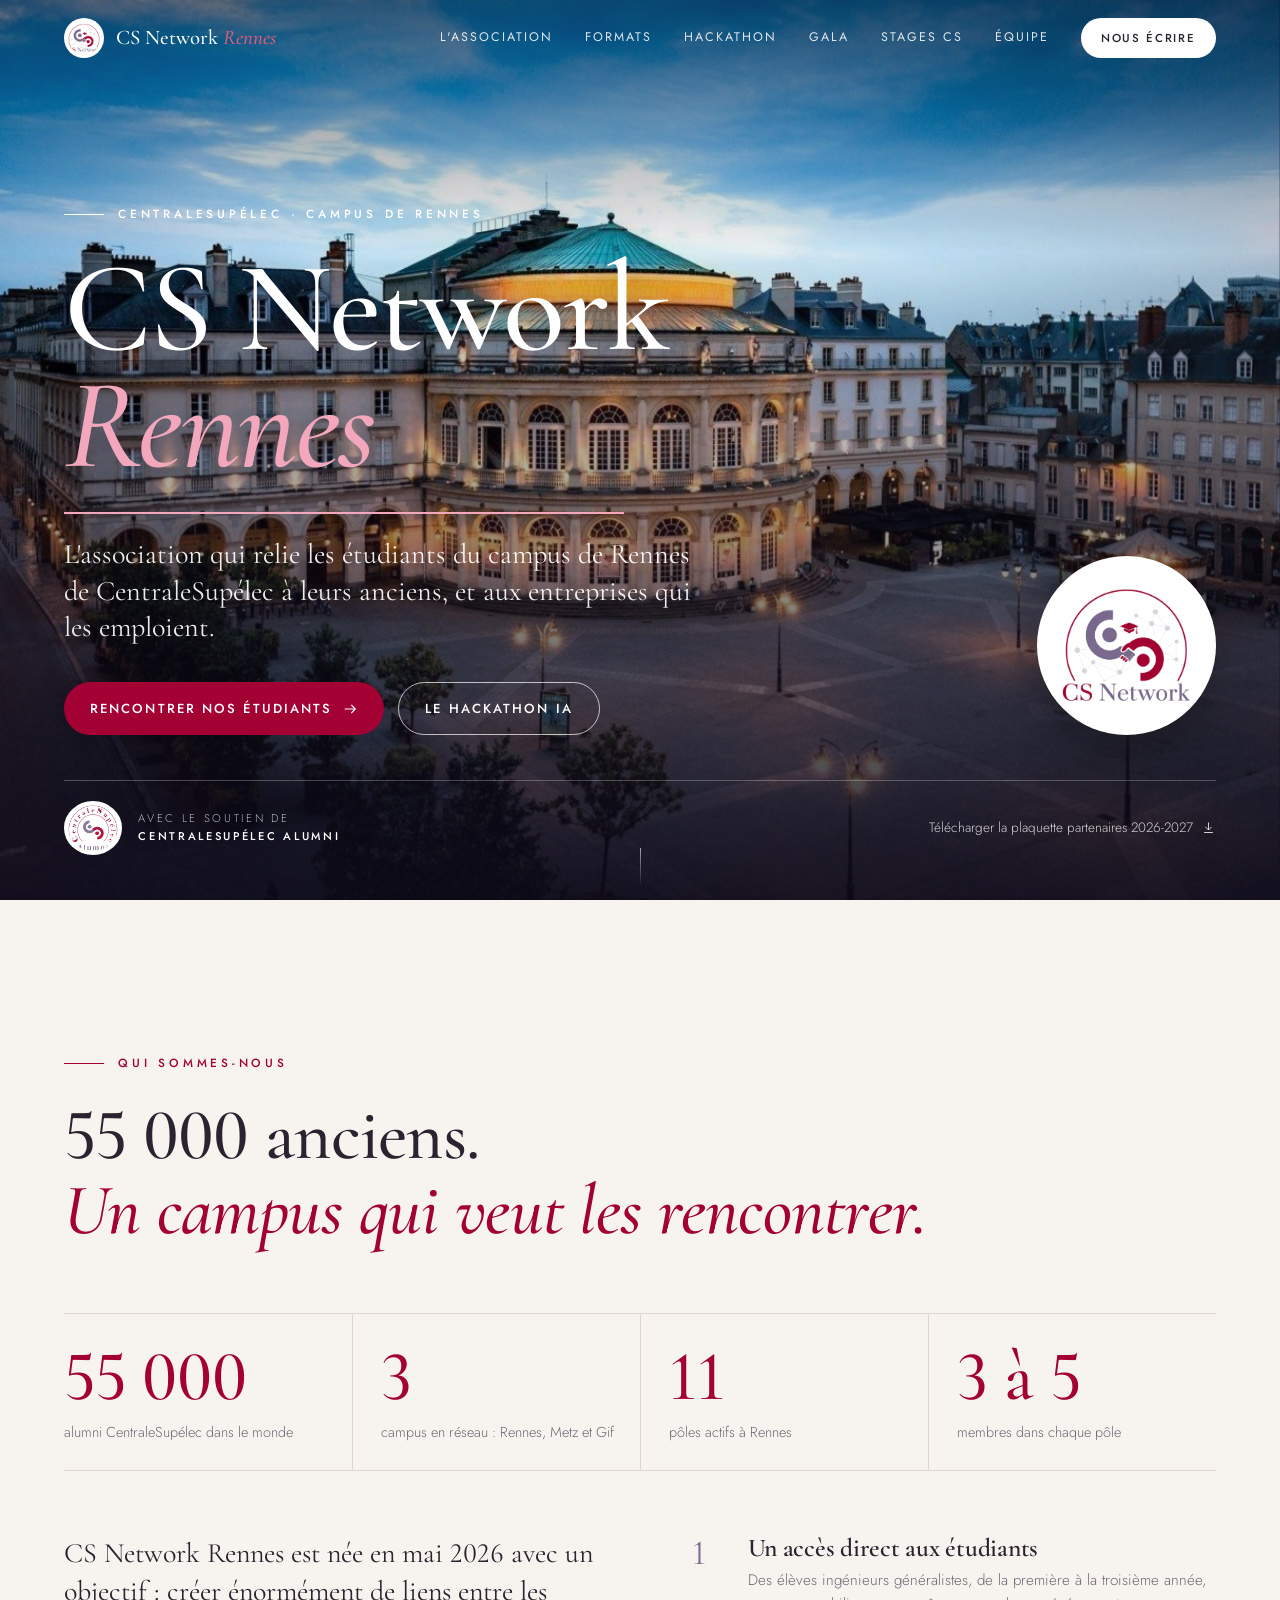
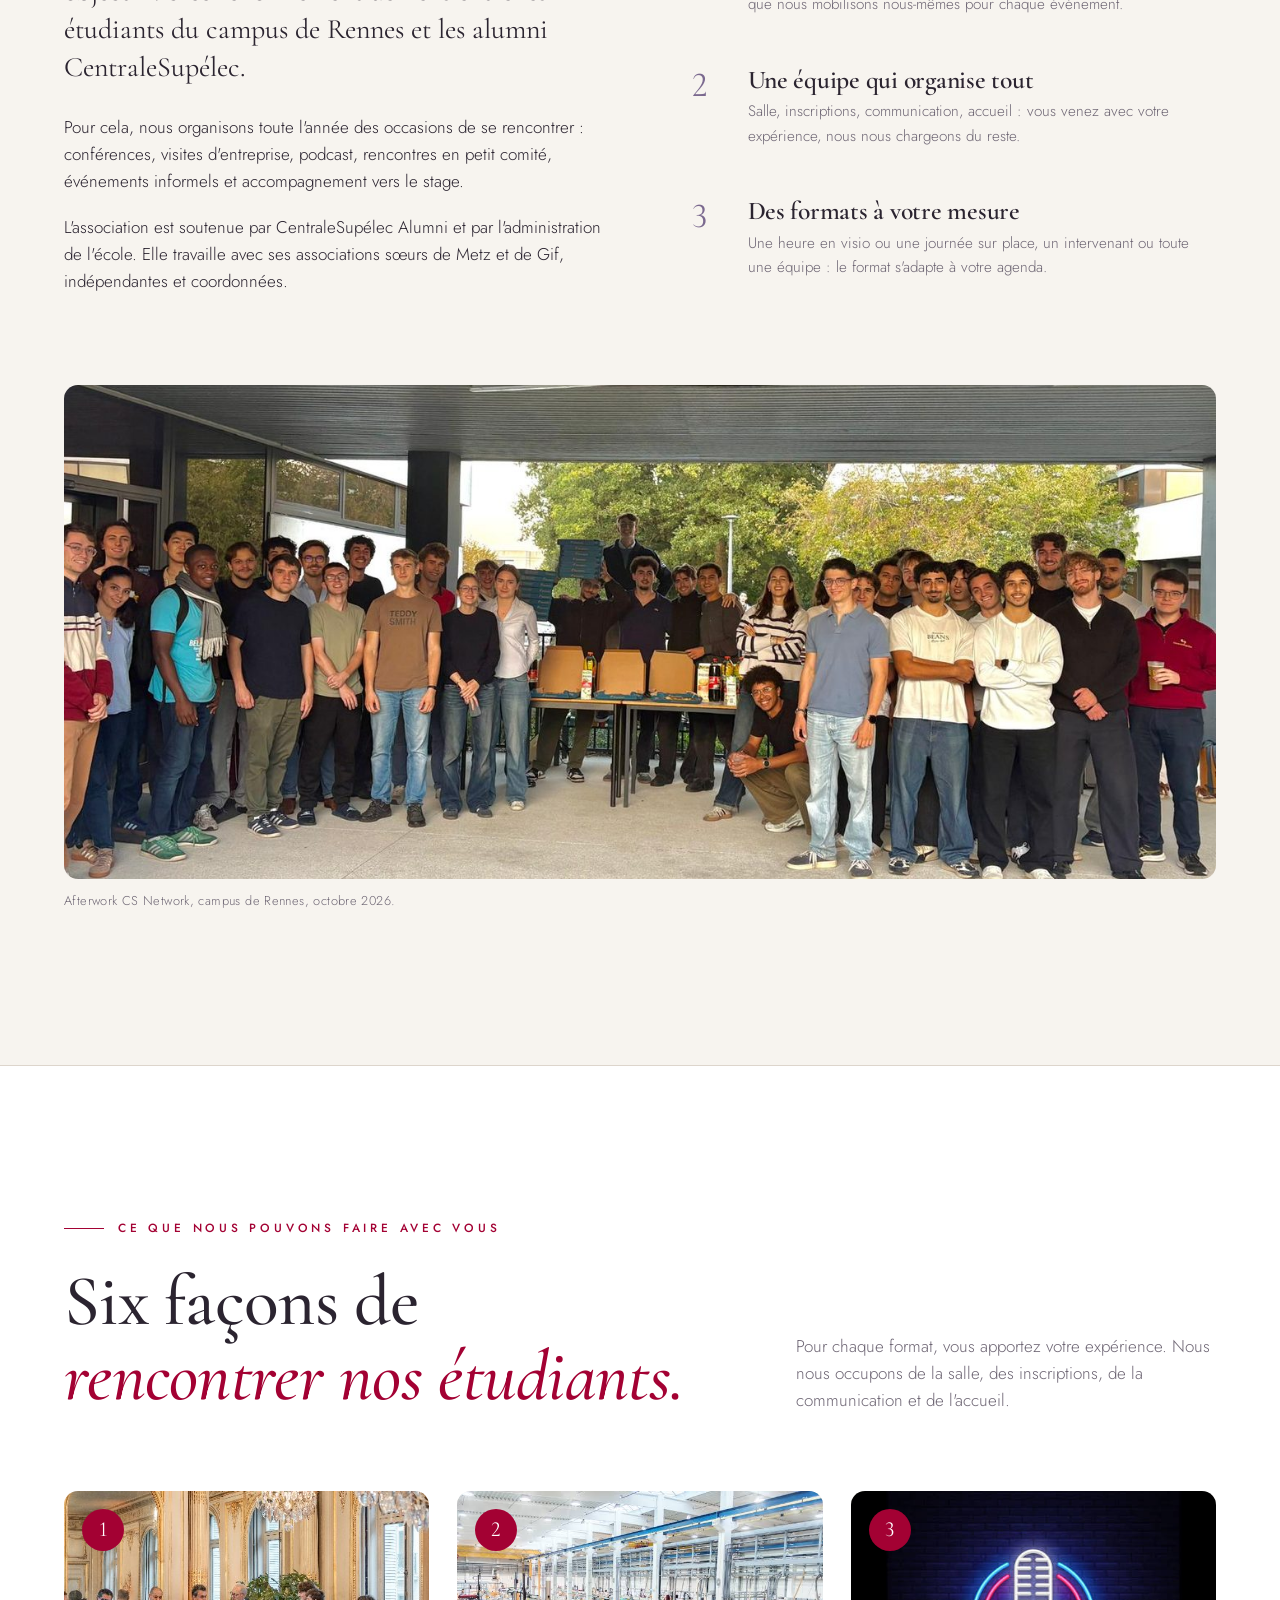
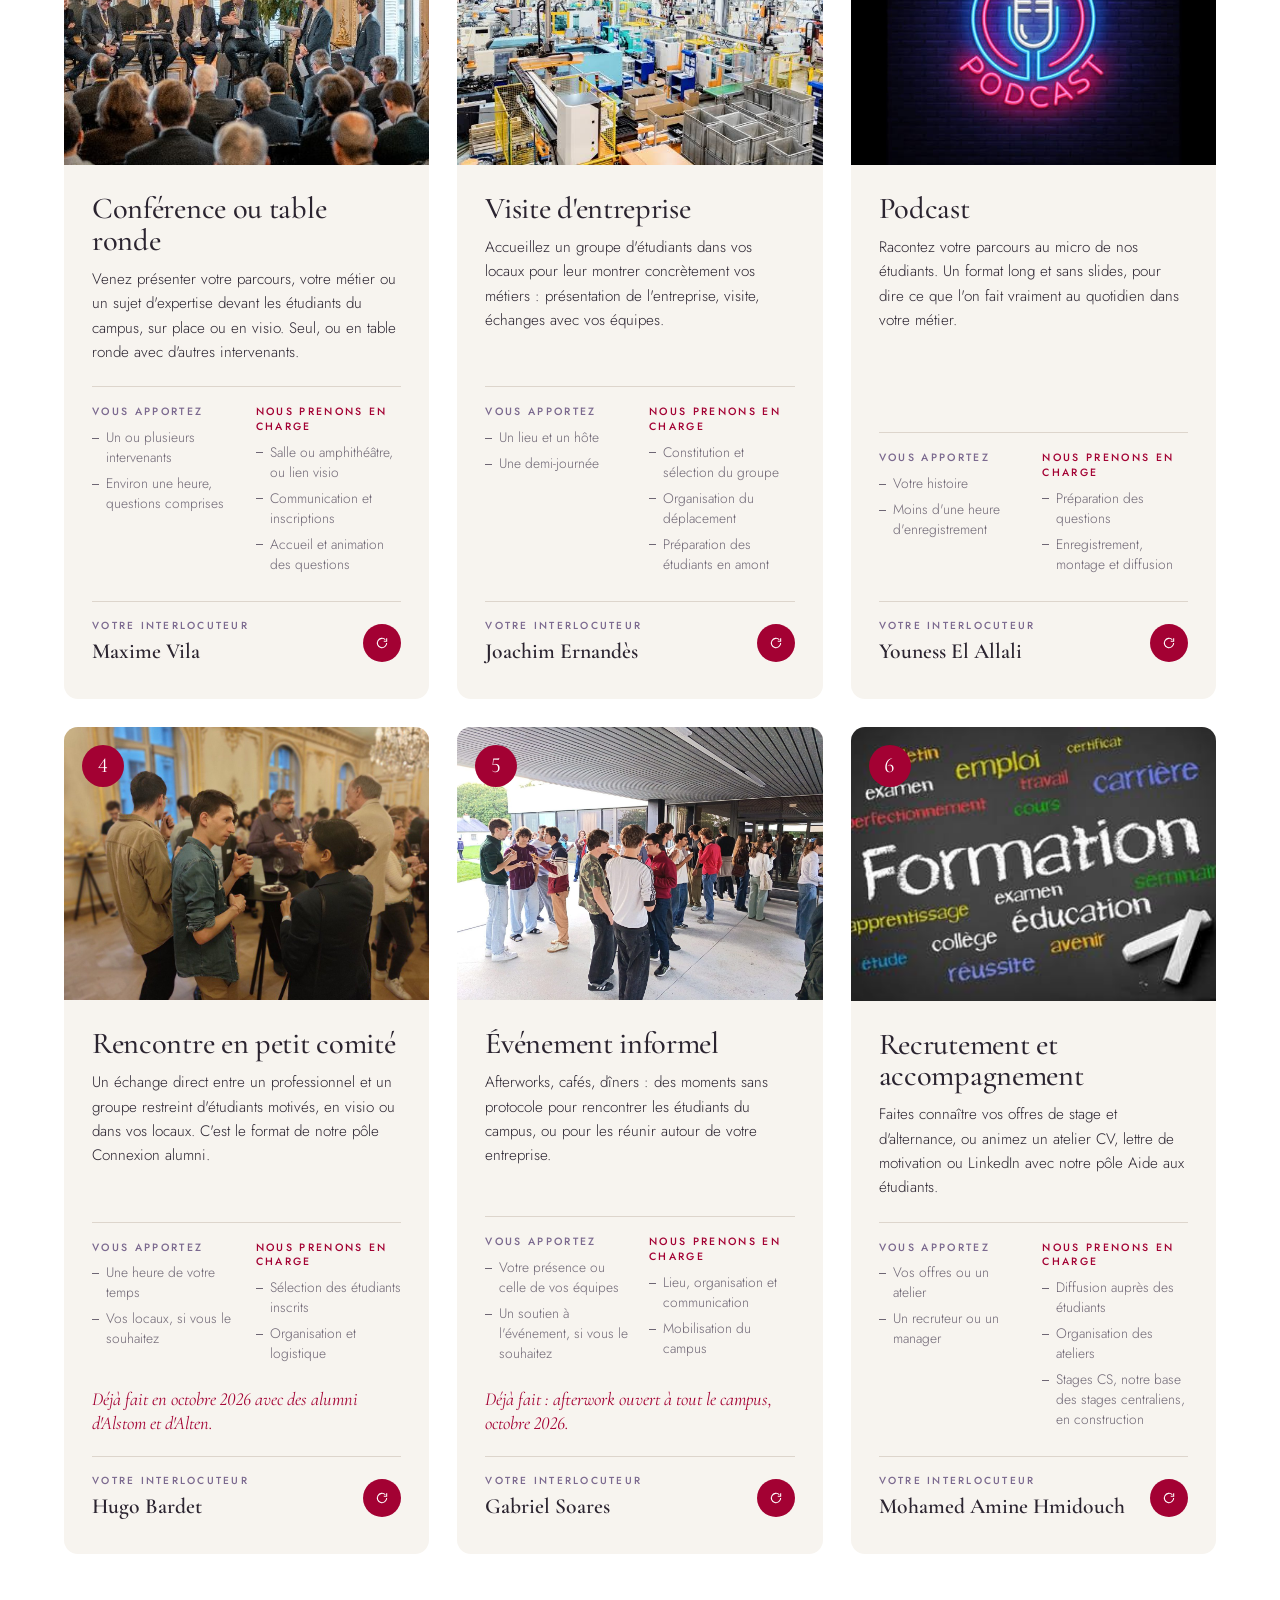
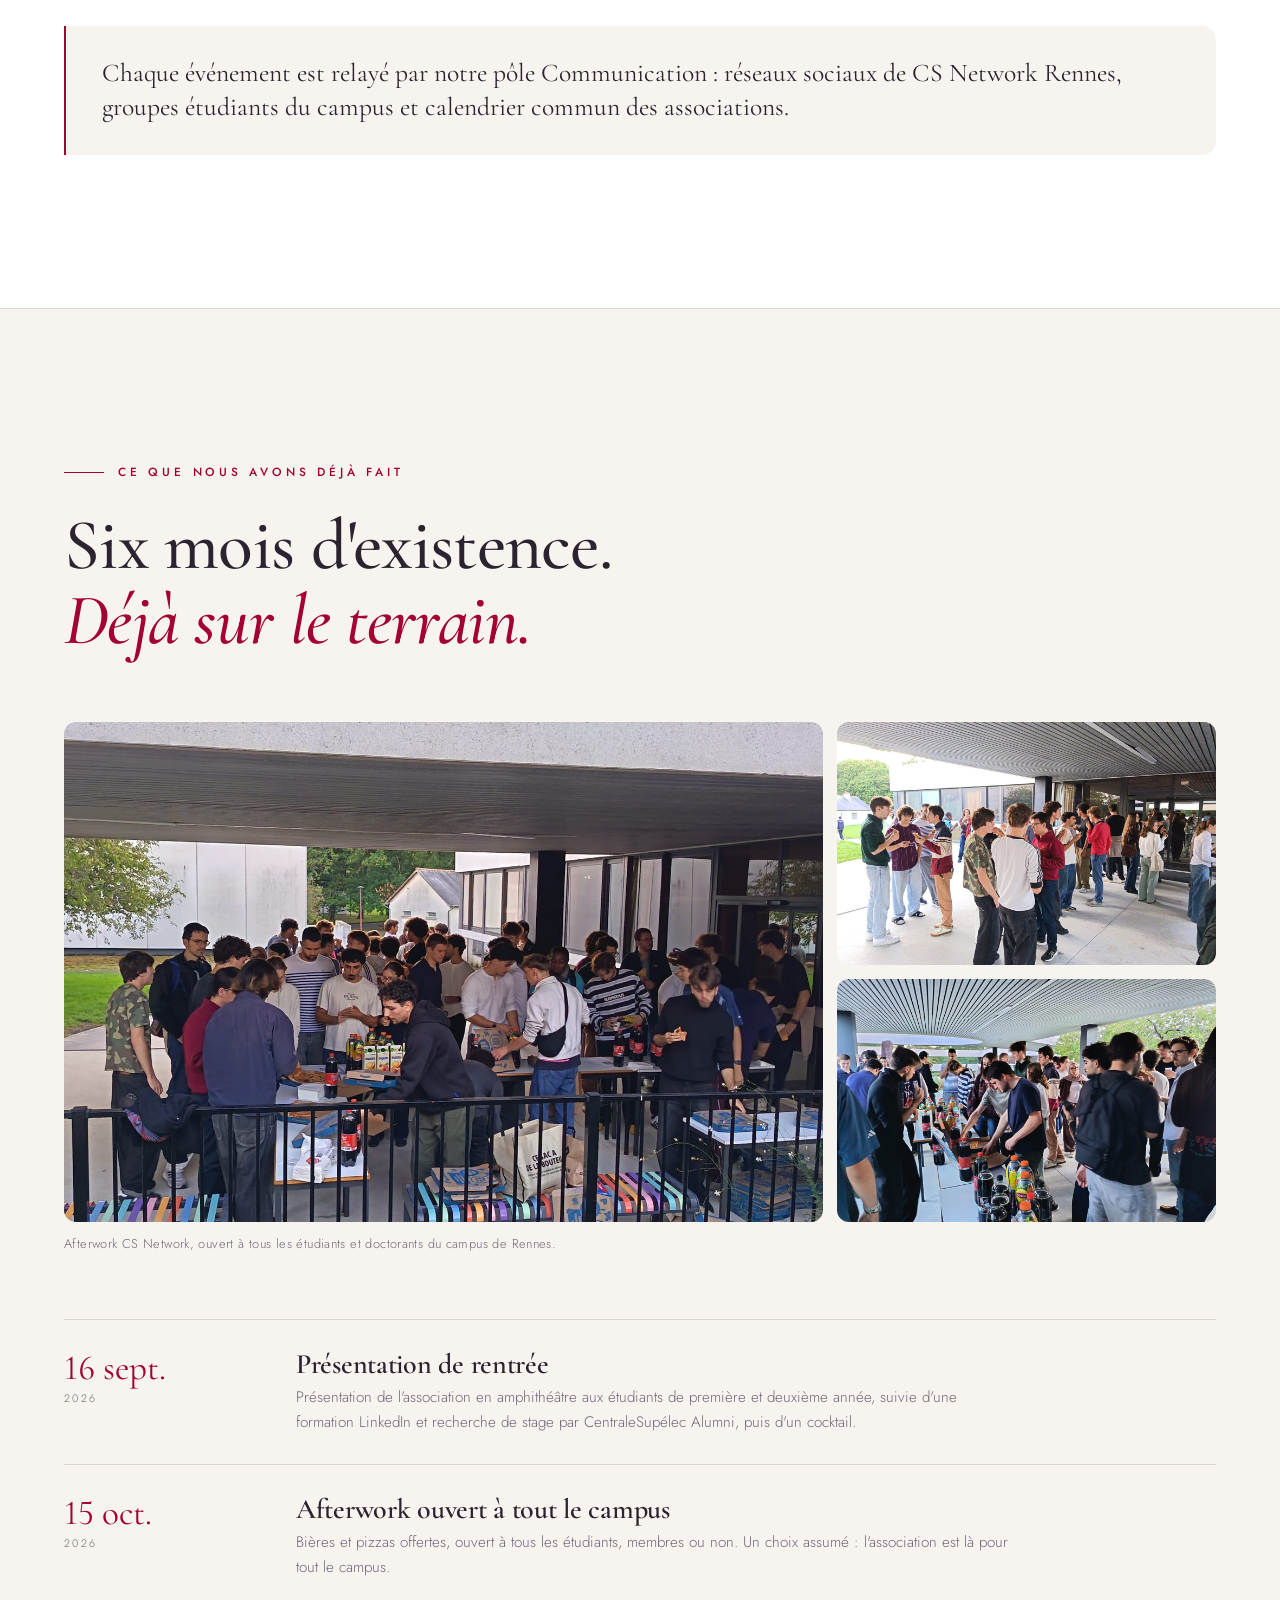
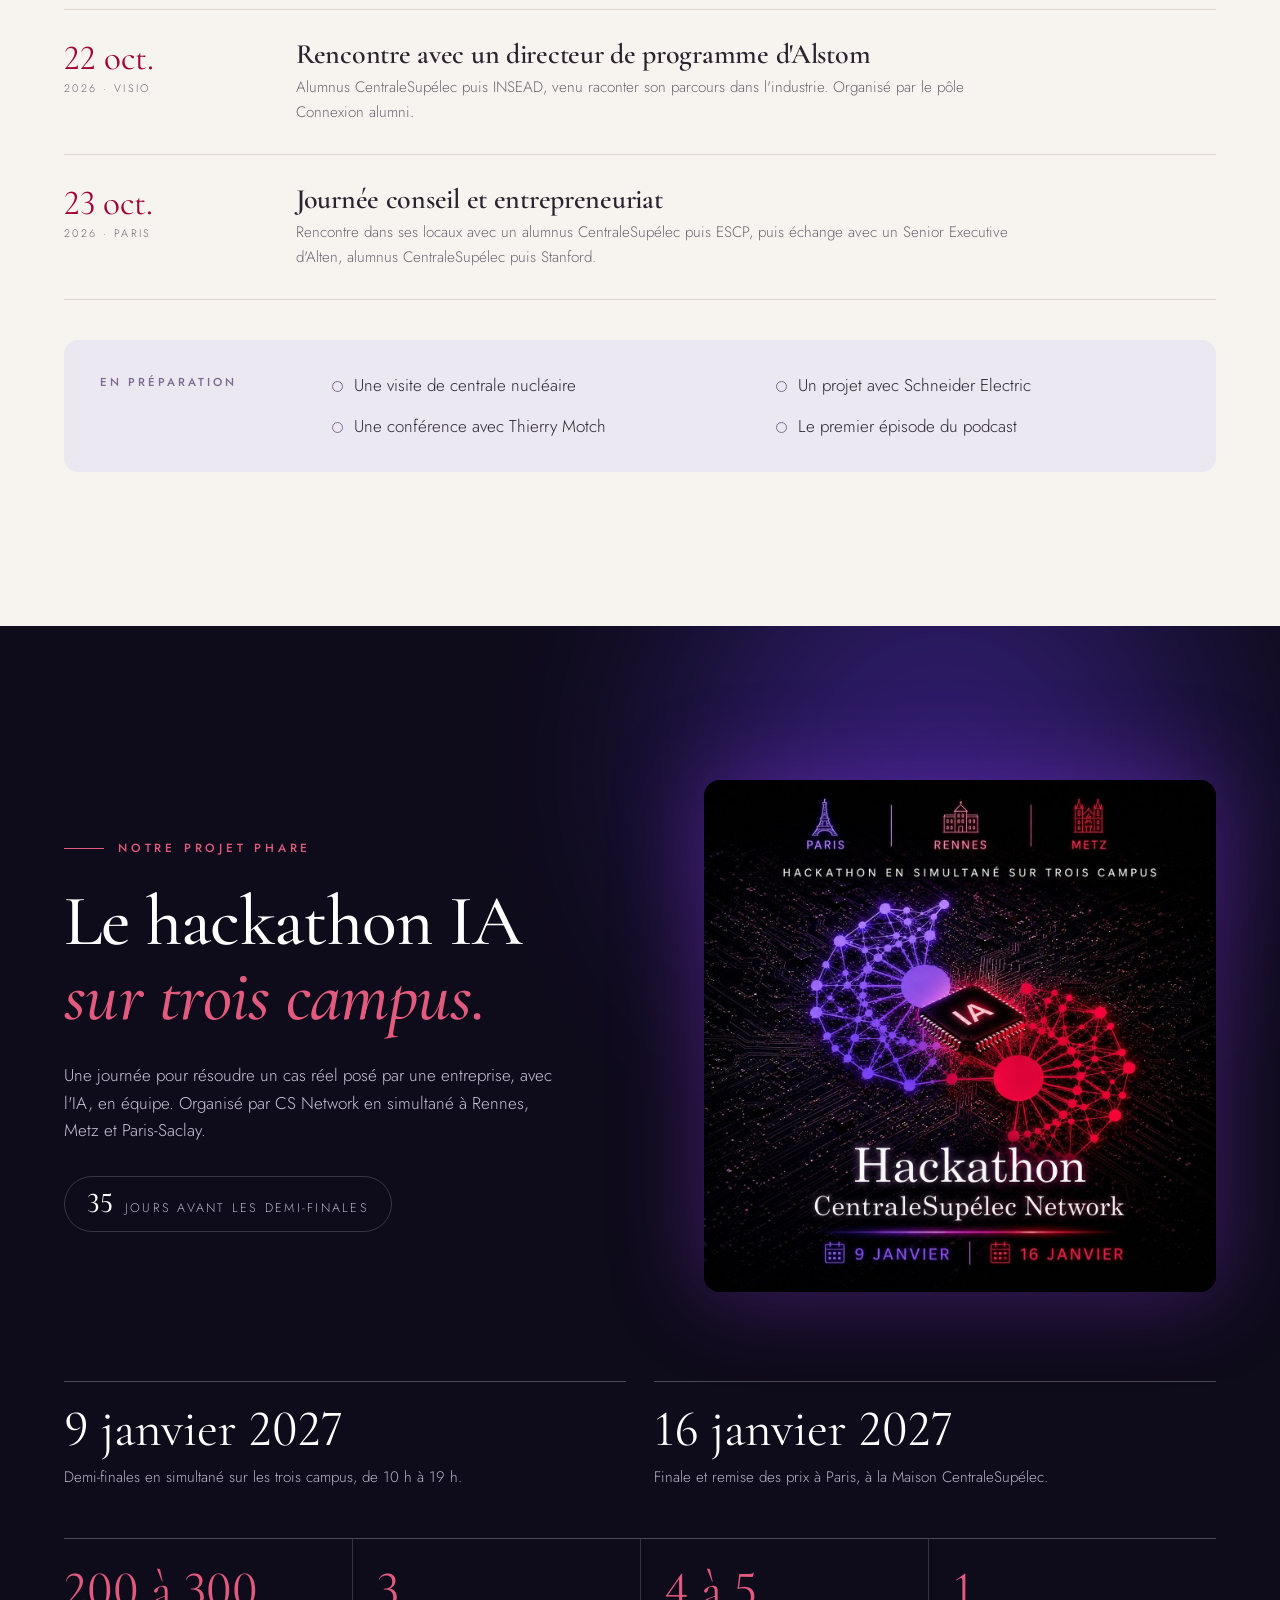
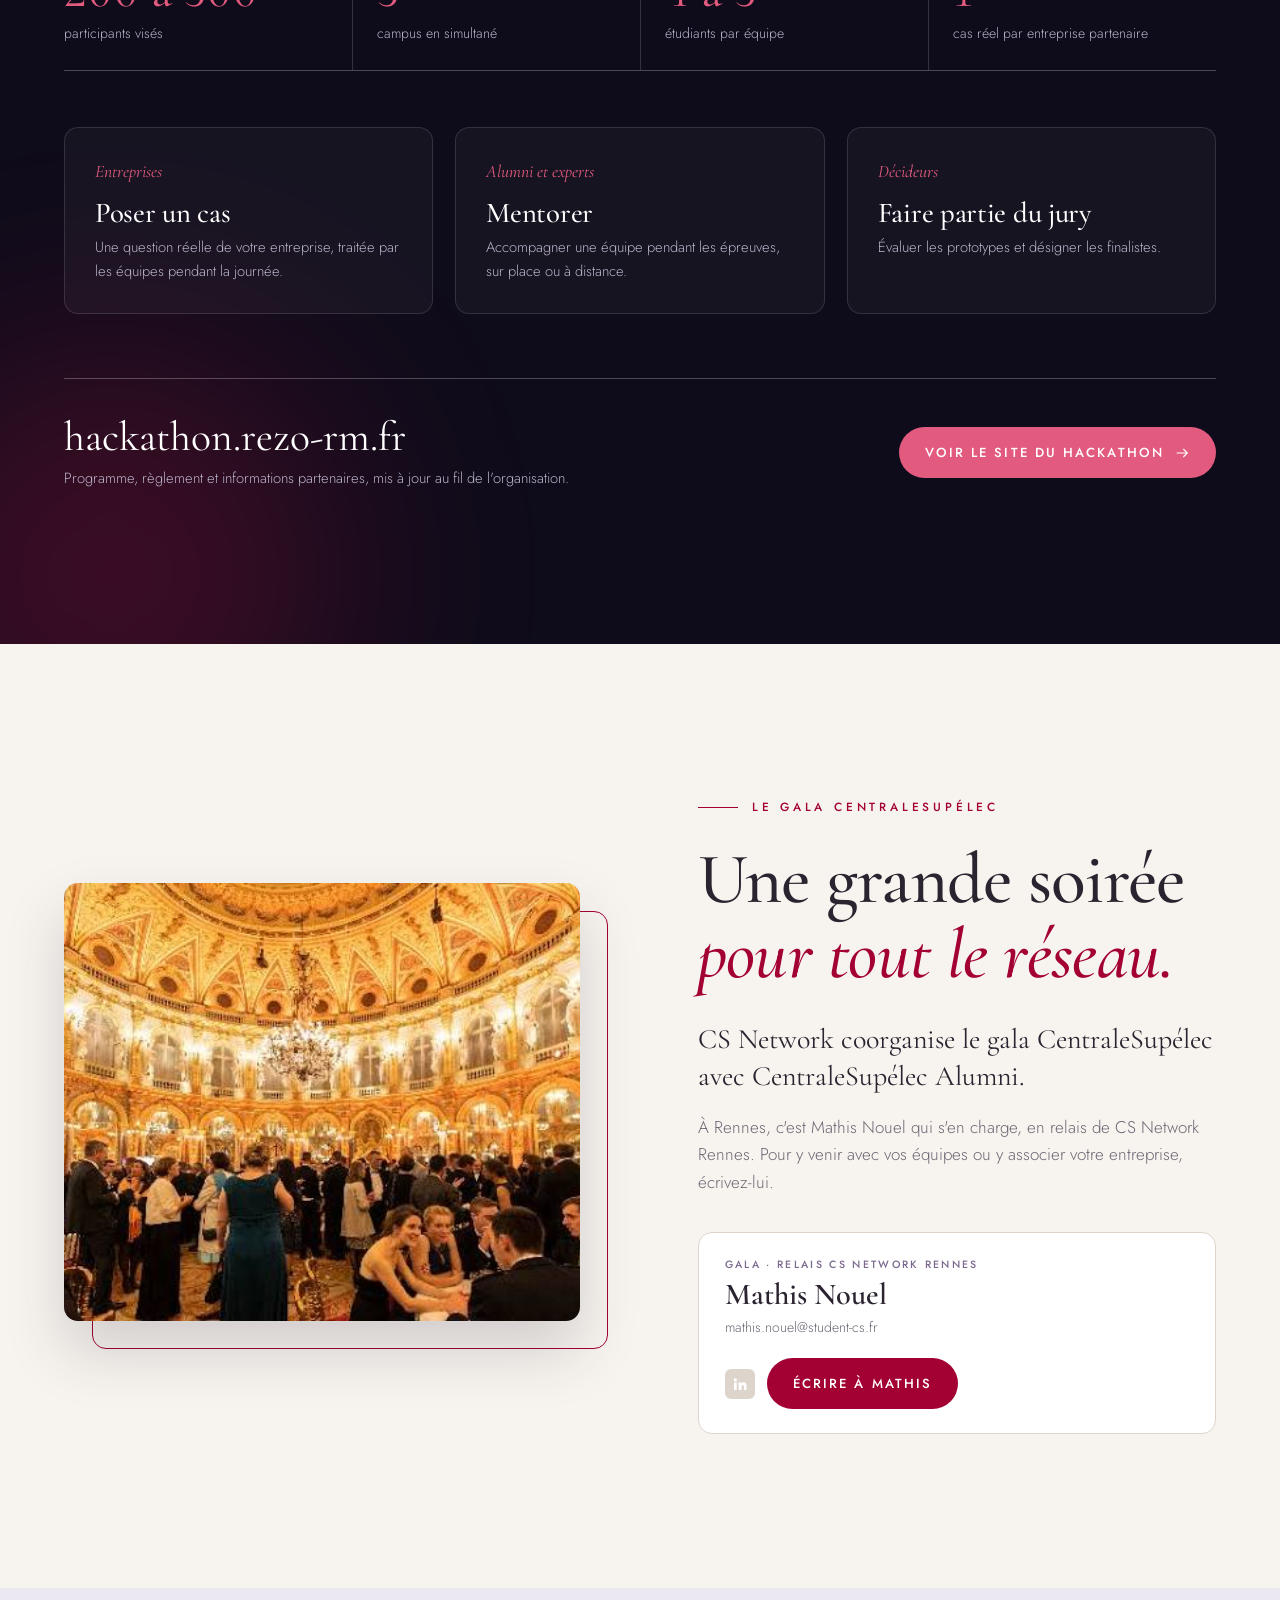
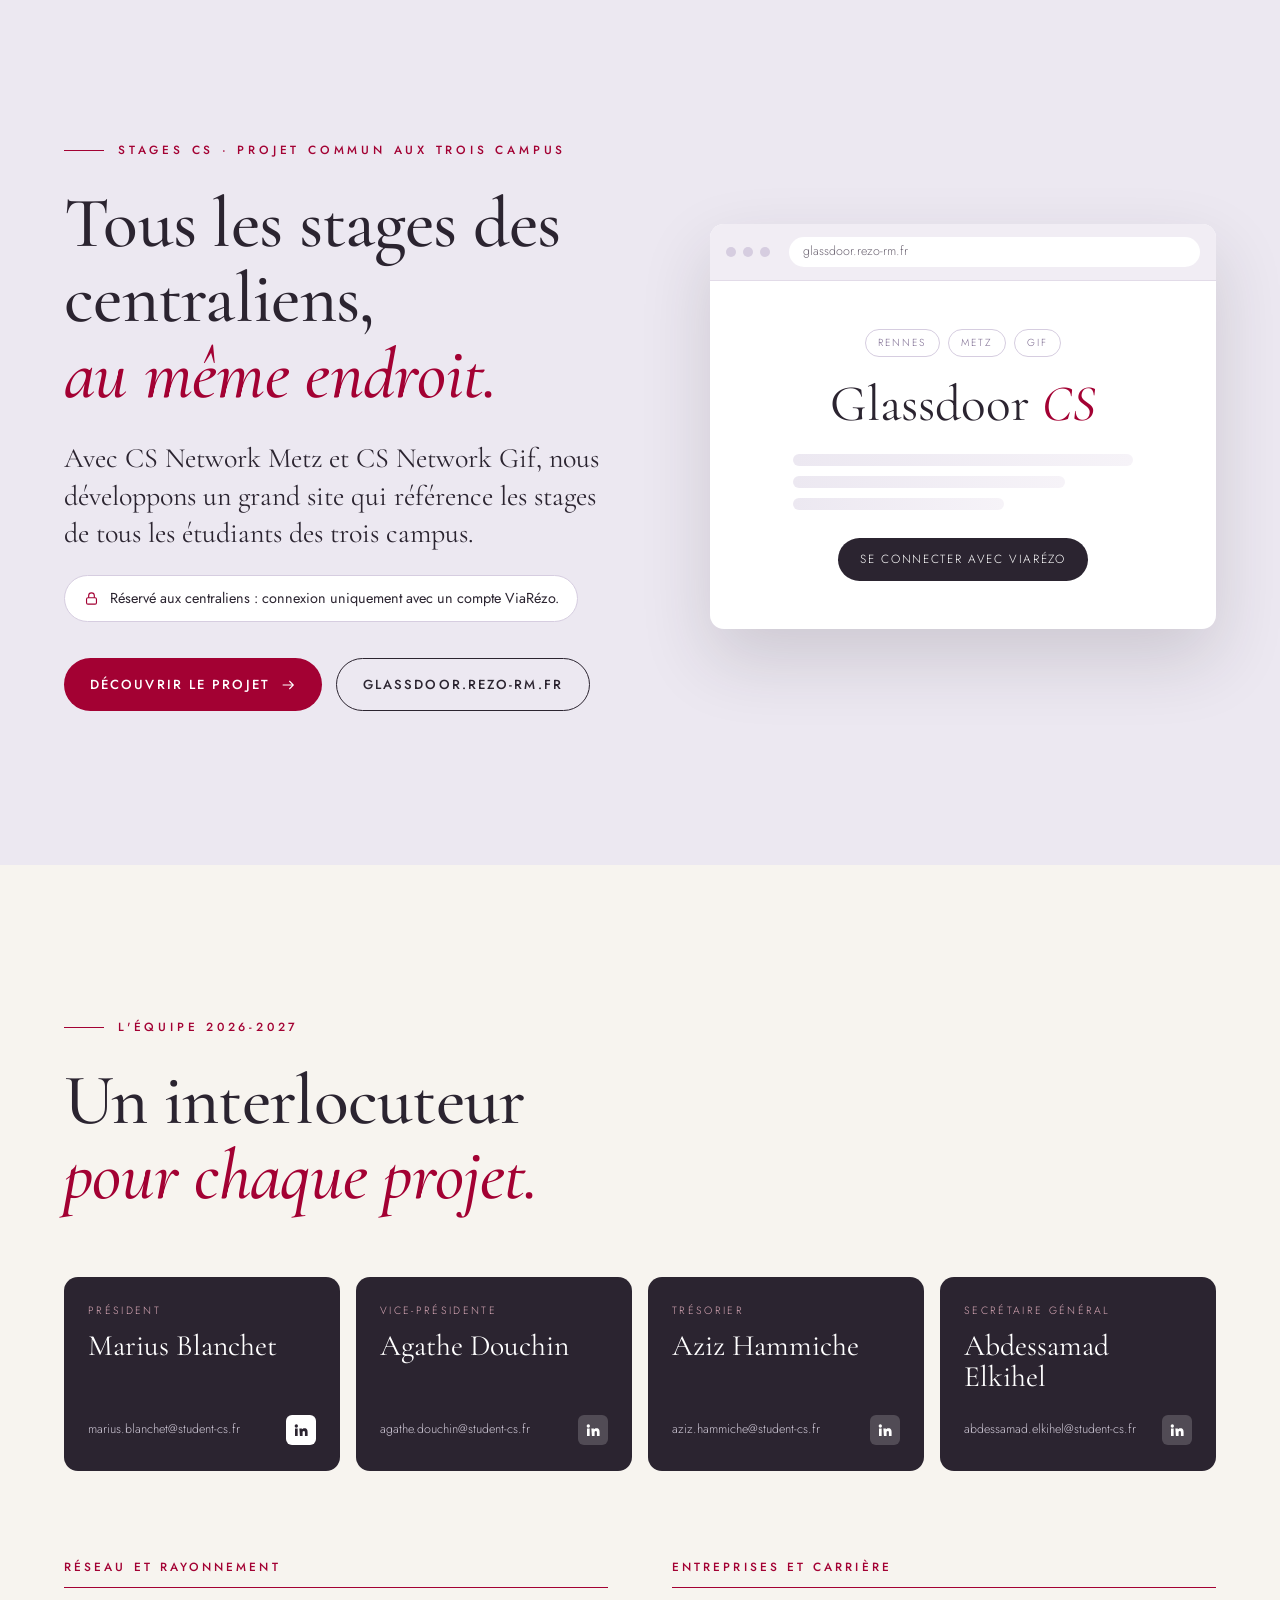
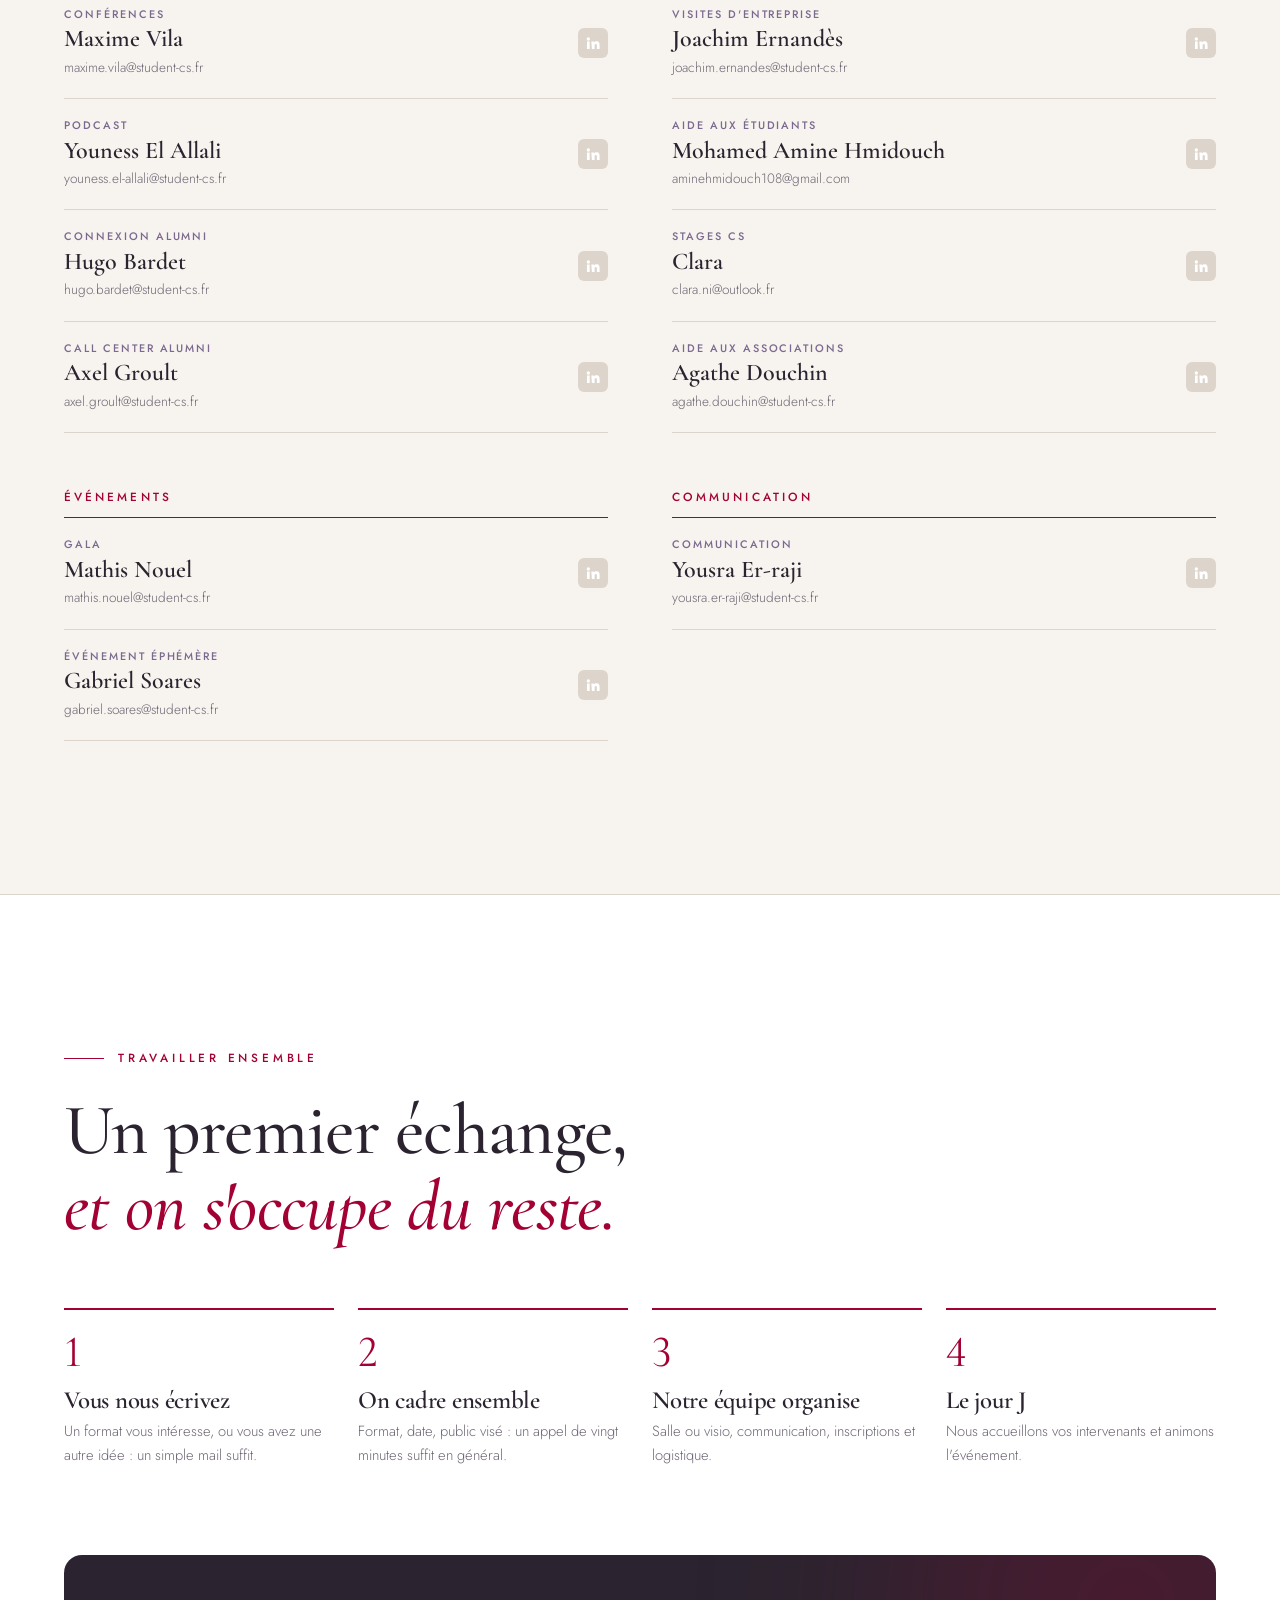
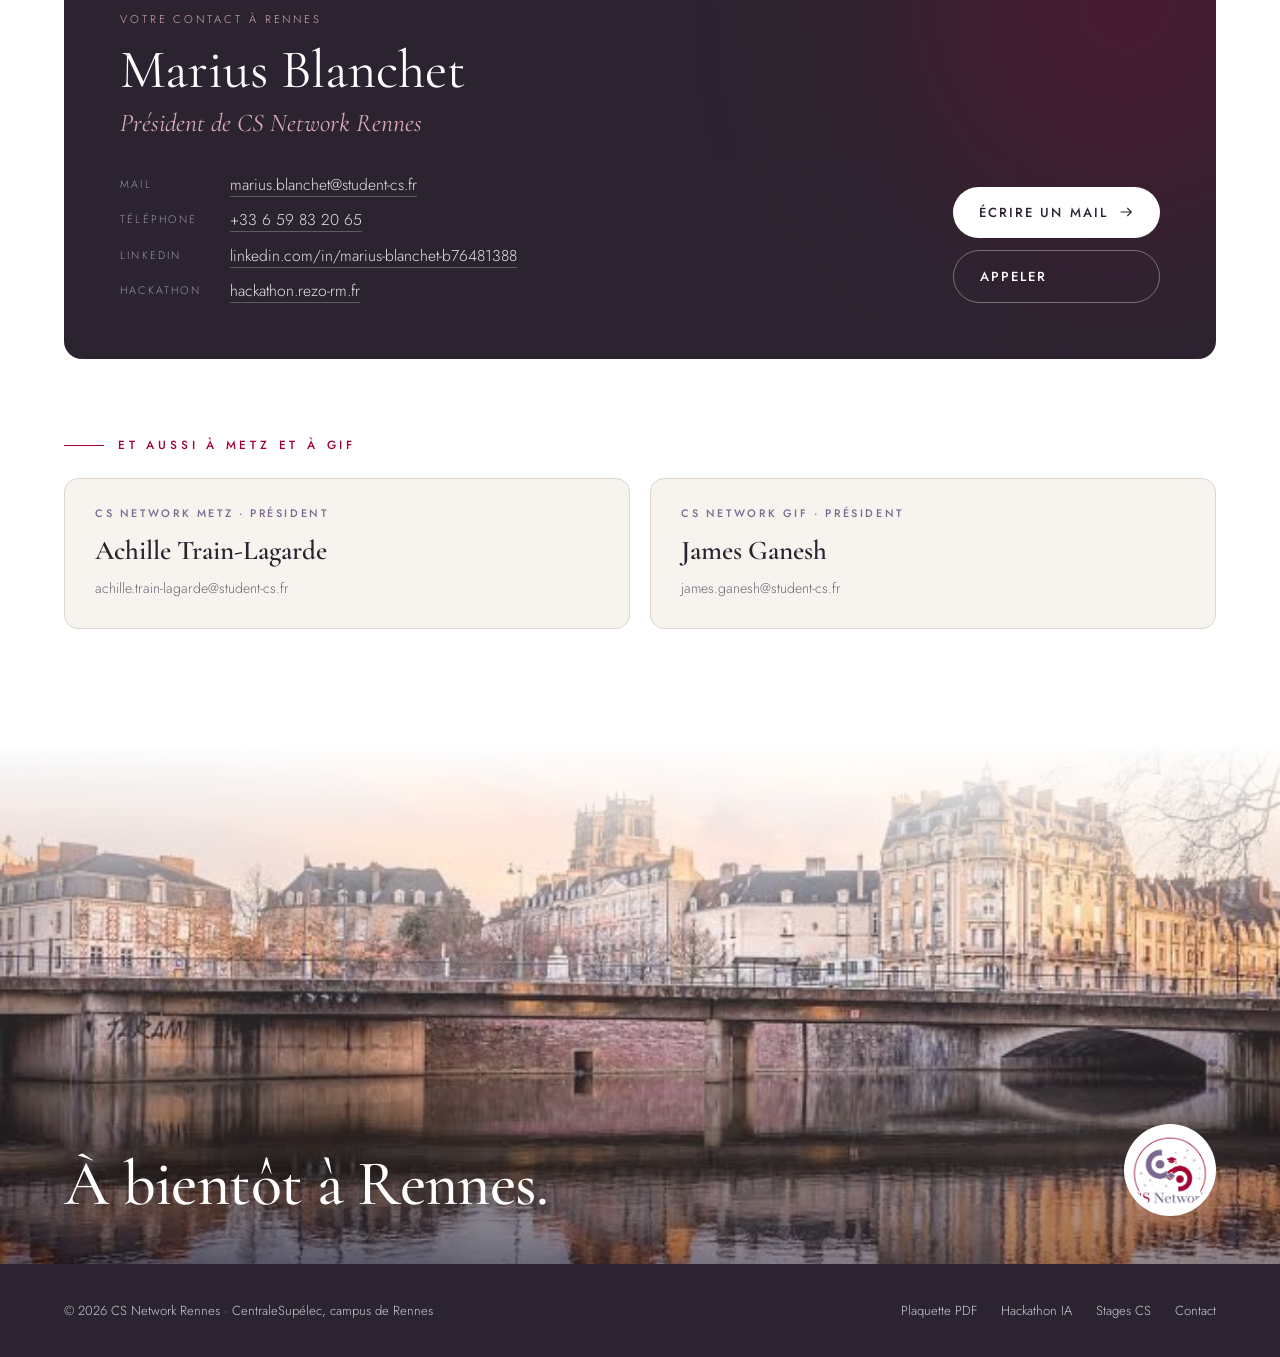
==== index.html @ dc713453 "Site vitrine et plaquette partenaires CS Network Rennes 2026-2027 Co-Authored-By: Claude Opus 5.5 <n" ====
<!doctype html>
<html lang="fr">
<head>
<meta charset="utf-8">
<meta name="viewport" content="width=device-width, initial-scale=1">
<title>CS Network Rennes</title>
<meta name="description" content="L'association qui relie les étudiants du campus de Rennes de CentraleSupélec à leurs anciens, et aux entreprises qui les emploient.">
<meta property="og:title" content="CS Network Rennes">
<meta property="og:description" content="Conférences, visites d'entreprise, podcast, hackathon IA : rencontrez les étudiants du campus de Rennes de CentraleSupélec.">
<meta property="og:image" content="img/opera.jpg">
<link rel="icon" href="img/logo-csn.png">
<script>document.documentElement.classList.add('js')</script>
<link rel="stylesheet" href="style.css">
</head>
<body>

<header class="nav" id="nav">
  <div class="wrap">
    <a class="brand" href="#top" aria-label="CS Network Rennes, retour en haut"><img src="img/logo-csn.png" alt=""><span>CS Network <em>Rennes</em></span></a>
    <button class="burger" id="burger" aria-label="Ouvrir le menu" aria-expanded="false" aria-controls="menu"><span></span><span></span></button>
    <nav class="nav-links" id="menu">
      <a href="#qui">L'association</a>
      <a href="#formats">Formats</a>
      <a href="#hackathon">Hackathon</a>
      <a href="#gala">Gala</a>
      <a href="#stages">Stages CS</a>
      <a href="#equipe">Équipe</a>
      <a class="btn btn-red" href="#contact">Nous écrire</a>
    </nav>
  </div>
</header>

<main id="top">

<!-- ============ HERO ============ -->
<section class="hero">
  <div class="hero-media"><img class="photo" src="img/opera.jpg" alt="Place de la Mairie et Opéra de Rennes au crépuscule" fetchpriority="high"></div>
  <div class="wrap hero-body">
    <div class="hero-grid">
      <div>
        <div class="kicker rv">CentraleSupélec · Campus de Rennes</div>
        <h1 class="rv d1">CS Network<em>Rennes</em></h1>
        <div class="rule rv"></div>
        <p class="tag rv d2">L'association qui relie les étudiants du campus de Rennes de CentraleSupélec à leurs anciens, et aux entreprises qui les emploient.</p>
        <div class="ctas rv d3">
          <a class="btn btn-red" href="#formats">Rencontrer nos étudiants <svg viewBox="0 0 24 24" fill="none" stroke="currentColor" stroke-width="1.6"><path d="M4 12h16m-6-6 6 6-6 6"/></svg></a>
          <a class="btn btn-line" href="#hackathon">Le hackathon IA</a>
        </div>
      </div>
      <div class="hero-logo rv d3"><img src="img/logo-csn.png" alt="Logo CS Network"></div>
    </div>
    <div class="hero-foot rv d4">
      <div class="partner"><img src="img/logo-csa.png" alt="CentraleSupélec Alumni"><div>Avec le soutien de<b>CentraleSupélec Alumni</b></div></div>
      <a class="dl" href="CS_Network_Rennes_plaquette.pdf" download>Télécharger la plaquette partenaires 2026-2027 <svg viewBox="0 0 24 24" fill="none" stroke="currentColor" stroke-width="1.6"><path d="M12 4v12m-5-5 5 5 5-5M5 20h14"/></svg></a>
    </div>
  </div>
  <div class="scroll-cue" aria-hidden="true"></div>
</section>

<!-- ============ QUI SOMMES-NOUS ============ -->
<section id="qui">
  <div class="wrap">
    <div class="kicker rv">Qui sommes-nous</div>
    <h2 class="rv d1">55 000 anciens.<em>Un campus qui veut les rencontrer.</em></h2>
    <div class="stats">
      <div class="stat rv"><div class="n" data-count="55000">55 000</div><div class="l">alumni CentraleSupélec dans le monde</div></div>
      <div class="stat rv d1"><div class="n" data-count="3">3</div><div class="l">campus en réseau&nbsp;: Rennes, Metz et Gif</div></div>
      <div class="stat rv d2"><div class="n" data-count="11">11</div><div class="l">pôles actifs à Rennes</div></div>
      <div class="stat rv d3"><div class="n">3 à 5</div><div class="l">membres dans chaque pôle</div></div>
    </div>
    <div class="two">
      <div class="rv">
        <p class="lead">CS Network Rennes est née en mai 2026 avec un objectif&nbsp;: créer énormément de liens entre les étudiants du campus de Rennes et les alumni CentraleSupélec.</p>
        <p class="body" style="margin-top:1.6em">Pour cela, nous organisons toute l'année des occasions de se rencontrer&nbsp;: conférences, visites d'entreprise, podcast, rencontres en petit comité, événements informels et accompagnement vers le stage.</p>
        <p class="body">L'association est soutenue par CentraleSupélec Alumni et par l'administration de l'école. Elle travaille avec ses associations sœurs de Metz et de Gif, indépendantes et coordonnées.</p>
      </div>
      <div class="pillars">
        <div class="pillar rv d1"><div class="num">1</div><div><h3>Un accès direct aux étudiants</h3><p>Des élèves ingénieurs généralistes, de la première à la troisième année, que nous mobilisons nous-mêmes pour chaque événement.</p></div></div>
        <div class="pillar rv d2"><div class="num">2</div><div><h3>Une équipe qui organise tout</h3><p>Salle, inscriptions, communication, accueil&nbsp;: vous venez avec votre expérience, nous nous chargeons du reste.</p></div></div>
        <div class="pillar rv d3"><div class="num">3</div><div><h3>Des formats à votre mesure</h3><p>Une heure en visio ou une journée sur place, un intervenant ou toute une équipe&nbsp;: le format s'adapte à votre agenda.</p></div></div>
      </div>
    </div>
    <figure class="rv">
      <div class="wide"><img class="photo" src="img/aw3.jpg" alt="L'équipe et les étudiants lors de l'afterwork CS Network" loading="lazy"></div>
      <figcaption class="caption">Afterwork CS Network, campus de Rennes, octobre 2026.</figcaption>
    </figure>
  </div>
</section>

<!-- ============ FORMATS ============ -->
<section id="formats">
  <div class="wrap">
    <div class="sec-head">
      <div>
        <div class="kicker rv">Ce que nous pouvons faire avec vous</div>
        <h2 class="rv d1">Six façons de<em>rencontrer nos étudiants.</em></h2>
      </div>
      <p class="rv d2">Pour chaque format, vous apportez votre expérience. Nous nous occupons de la salle, des inscriptions, de la communication et de l'accueil.</p>
    </div>
    <div class="offers">
      <article class="offer rv" data-contact="maxime" data-pole="Conférences">
        <div class="img"><img class="photo" src="img/conference.jpg" alt="" loading="lazy"><div class="tagn">1</div></div>
        <div class="body">
          <h3>Conférence ou table ronde</h3>
          <p class="desc">Venez présenter votre parcours, votre métier ou un sujet d'expertise devant les étudiants du campus, sur place ou en visio. Seul, ou en table ronde avec d'autres intervenants.</p>
          <div class="split">
            <div class="you"><h4>Vous apportez</h4><ul><li>Un ou plusieurs intervenants</li><li>Environ une heure, questions comprises</li></ul></div>
            <div class="us"><h4>Nous prenons en charge</h4><ul><li>Salle ou amphithéâtre, ou lien visio</li><li>Communication et inscriptions</li><li>Accueil et animation des questions</li></ul></div>
          </div>
        </div>
      </article>
      <article class="offer rv d1" data-contact="joachim" data-pole="Visites d'entreprise">
        <div class="img"><img class="photo" src="img/usine.jpg" alt="" loading="lazy"><div class="tagn">2</div></div>
        <div class="body">
          <h3>Visite d'entreprise</h3>
          <p class="desc">Accueillez un groupe d'étudiants dans vos locaux pour leur montrer concrètement vos métiers&nbsp;: présentation de l'entreprise, visite, échanges avec vos équipes.</p>
          <div class="split">
            <div class="you"><h4>Vous apportez</h4><ul><li>Un lieu et un hôte</li><li>Une demi-journée</li></ul></div>
            <div class="us"><h4>Nous prenons en charge</h4><ul><li>Constitution et sélection du groupe</li><li>Organisation du déplacement</li><li>Préparation des étudiants en amont</li></ul></div>
          </div>
        </div>
      </article>
      <article class="offer rv d2" data-contact="youness" data-pole="Podcast">
        <div class="img"><img class="photo" src="img/podcast.jpg" alt="" loading="lazy"><div class="tagn">3</div></div>
        <div class="body">
          <h3>Podcast</h3>
          <p class="desc">Racontez votre parcours au micro de nos étudiants. Un format long et sans slides, pour dire ce que l'on fait vraiment au quotidien dans votre métier.</p>
          <div class="split">
            <div class="you"><h4>Vous apportez</h4><ul><li>Votre histoire</li><li>Moins d'une heure d'enregistrement</li></ul></div>
            <div class="us"><h4>Nous prenons en charge</h4><ul><li>Préparation des questions</li><li>Enregistrement, montage et diffusion</li></ul></div>
          </div>
        </div>
      </article>
      <article class="offer rv" data-contact="hugo" data-pole="Connexion alumni">
        <div class="img"><img class="photo" src="img/cocktail.jpg" alt="" loading="lazy"><div class="tagn">4</div></div>
        <div class="body">
          <h3>Rencontre en petit comité</h3>
          <p class="desc">Un échange direct entre un professionnel et un groupe restreint d'étudiants motivés, en visio ou dans vos locaux. C'est le format de notre pôle Connexion alumni.</p>
          <div class="split">
            <div class="you"><h4>Vous apportez</h4><ul><li>Une heure de votre temps</li><li>Vos locaux, si vous le souhaitez</li></ul></div>
            <div class="us"><h4>Nous prenons en charge</h4><ul><li>Sélection des étudiants inscrits</li><li>Organisation et logistique</li></ul></div>
          </div>
          <p class="proof">Déjà fait en octobre 2026 avec des alumni d'Alstom et d'Alten.</p>
        </div>
      </article>
      <article class="offer rv d1" data-contact="gabriel" data-pole="Événement éphémère">
        <div class="img"><img class="photo" src="img/aw4.jpg" style="object-position:45% 50%" alt="" loading="lazy"><div class="tagn">5</div></div>
        <div class="body">
          <h3>Événement informel</h3>
          <p class="desc">Afterworks, cafés, dîners&nbsp;: des moments sans protocole pour rencontrer les étudiants du campus, ou pour les réunir autour de votre entreprise.</p>
          <div class="split">
            <div class="you"><h4>Vous apportez</h4><ul><li>Votre présence ou celle de vos équipes</li><li>Un soutien à l'événement, si vous le souhaitez</li></ul></div>
            <div class="us"><h4>Nous prenons en charge</h4><ul><li>Lieu, organisation et communication</li><li>Mobilisation du campus</li></ul></div>
          </div>
          <p class="proof">Déjà fait&nbsp;: afterwork ouvert à tout le campus, octobre 2026.</p>
        </div>
      </article>
      <article class="offer rv d2" data-contact="mohamed" data-pole="Aide aux étudiants">
        <div class="img"><img class="photo" src="img/formation.jpg" alt="" loading="lazy"><div class="tagn">6</div></div>
        <div class="body">
          <h3>Recrutement et accompagnement</h3>
          <p class="desc">Faites connaître vos offres de stage et d'alternance, ou animez un atelier CV, lettre de motivation ou LinkedIn avec notre pôle Aide aux étudiants.</p>
          <div class="split">
            <div class="you"><h4>Vous apportez</h4><ul><li>Vos offres ou un atelier</li><li>Un recruteur ou un manager</li></ul></div>
            <div class="us"><h4>Nous prenons en charge</h4><ul><li>Diffusion auprès des étudiants</li><li>Organisation des ateliers</li><li>Stages CS, notre base des stages centraliens, en construction</li></ul></div>
          </div>
        </div>
      </article>
    </div>
    <div class="relay rv"><p>Chaque événement est relayé par notre pôle Communication&nbsp;: réseaux sociaux de CS Network Rennes, groupes étudiants du campus et calendrier commun des associations.</p></div>
  </div>
</section>

<!-- ============ RÉALISATIONS ============ -->
<section id="realisations">
  <div class="wrap">
    <div class="kicker rv">Ce que nous avons déjà fait</div>
    <h2 class="rv d1">Six mois d'existence.<em>Déjà sur le terrain.</em></h2>
    <figure>
      <div class="mosaic rv d2">
        <div class="big"><img class="photo" src="img/aw2.jpg" alt="Afterwork CS Network sous le préau du campus" loading="lazy"></div>
        <div><img class="photo" src="img/aw4.jpg" alt="" loading="lazy"></div>
        <div><img class="photo" src="img/aw1.jpg" alt="" loading="lazy"></div>
      </div>
      <figcaption class="caption">Afterwork CS Network, ouvert à tous les étudiants et doctorants du campus de Rennes.</figcaption>
    </figure>
    <div class="timeline">
      <div class="ev rv"><div class="d">16 sept.<small>2026</small></div><div><h3>Présentation de rentrée</h3><p>Présentation de l'association en amphithéâtre aux étudiants de première et deuxième année, suivie d'une formation LinkedIn et recherche de stage par CentraleSupélec Alumni, puis d'un cocktail.</p></div></div>
      <div class="ev rv"><div class="d">15 oct.<small>2026</small></div><div><h3>Afterwork ouvert à tout le campus</h3><p>Bières et pizzas offertes, ouvert à tous les étudiants, membres ou non. Un choix assumé&nbsp;: l'association est là pour tout le campus.</p></div></div>
      <div class="ev rv"><div class="d">22 oct.<small>2026 · visio</small></div><div><h3>Rencontre avec un directeur de programme d'Alstom</h3><p>Alumnus CentraleSupélec puis INSEAD, venu raconter son parcours dans l'industrie. Organisé par le pôle Connexion alumni.</p></div></div>
      <div class="ev rv"><div class="d">23 oct.<small>2026 · Paris</small></div><div><h3>Journée conseil et entrepreneuriat</h3><p>Rencontre dans ses locaux avec un alumnus CentraleSupélec puis ESCP, puis échange avec un Senior Executive d'Alten, alumnus CentraleSupélec puis Stanford.</p></div></div>
    </div>
    <div class="prep rv">
      <h3>En préparation</h3>
      <ul>
        <li>Une visite de centrale nucléaire</li>
        <li>Un projet avec Schneider Electric</li>
        <li>Une conférence avec Thierry Motch</li>
        <li>Le premier épisode du podcast</li>
      </ul>
    </div>
  </div>
</section>

<!-- ============ HACKATHON ============ -->
<section id="hackathon">
  <div class="wrap">
    <div class="hk-top">
      <div>
        <div class="kicker rv">Notre projet phare</div>
        <h2 class="rv d1">Le hackathon IA<em>sur trois campus.</em></h2>
        <p class="rv d2">Une journée pour résoudre un cas réel posé par une entreprise, avec l'IA, en équipe. Organisé par CS Network en simultané à Rennes, Metz et Paris-Saclay.</p>
        <div class="countdown rv d3" id="countdown" hidden><b id="days">0</b><span>jours avant les demi-finales</span></div>
      </div>
      <div class="hk-visual rv d2"><img class="photo" src="img/hk-visual.jpg" alt="Affiche du hackathon CentraleSupélec Network, 9 et 16 janvier" loading="lazy"></div>
    </div>
    <div class="hk-dates">
      <div class="hk-date rv"><div class="n">9 janvier 2027</div><p>Demi-finales en simultané sur les trois campus, de 10 h à 19 h.</p></div>
      <div class="hk-date rv d1"><div class="n">16 janvier 2027</div><p>Finale et remise des prix à Paris, à la Maison CentraleSupélec.</p></div>
    </div>
    <div class="figs">
      <div class="fig rv"><div class="n">200 à 300</div><div class="l">participants visés</div></div>
      <div class="fig rv d1"><div class="n">3</div><div class="l">campus en simultané</div></div>
      <div class="fig rv d2"><div class="n">4 à 5</div><div class="l">étudiants par équipe</div></div>
      <div class="fig rv d3"><div class="n">1</div><div class="l">cas réel par entreprise partenaire</div></div>
    </div>
    <div class="roles">
      <div class="role rv"><div class="i">Entreprises</div><h3>Poser un cas</h3><p>Une question réelle de votre entreprise, traitée par les équipes pendant la journée.</p></div>
      <div class="role rv d1"><div class="i">Alumni et experts</div><h3>Mentorer</h3><p>Accompagner une équipe pendant les épreuves, sur place ou à distance.</p></div>
      <div class="role rv d2"><div class="i">Décideurs</div><h3>Faire partie du jury</h3><p>Évaluer les prototypes et désigner les finalistes.</p></div>
    </div>
    <div class="hk-cta rv">
      <div><div class="url">hackathon.rezo-rm.fr</div><p>Programme, règlement et informations partenaires, mis à jour au fil de l'organisation.</p></div>
      <a class="btn btn-rose" href="https://hackathon.rezo-rm.fr/" target="_blank" rel="noopener">Voir le site du hackathon <svg viewBox="0 0 24 24" fill="none" stroke="currentColor" stroke-width="1.6"><path d="M4 12h16m-6-6 6 6-6 6"/></svg></a>
    </div>
  </div>
</section>

<!-- ============ GALA ============ -->
<section id="gala">
  <div class="wrap gala">
    <figure class="gala-visual rv">
      <div class="gala-photo"><img class="photo" src="img/gala.jpg" alt="Salle de réception d'un gala, sous les dorures et les lustres" loading="lazy"></div>
    </figure>
    <div>
      <div class="kicker rv">Le gala CentraleSupélec</div>
      <h2 class="rv d1">Une grande soirée<em>pour tout le réseau.</em></h2>
      <p class="lead rv d2" style="margin-top:28px">CS Network coorganise le gala CentraleSupélec avec CentraleSupélec Alumni.</p>
      <p class="rv d2" style="margin-top:18px;color:var(--muted)">À Rennes, c'est Mathis Nouel qui s'en charge, en relais de CS Network Rennes. Pour y venir avec vos équipes ou y associer votre entreprise, écrivez-lui.</p>
      <div class="gala-card rv d3">
        <div>
          <div class="r">Gala · Relais CS Network Rennes</div>
          <div class="nm">Mathis Nouel</div>
          <a class="mail" href="mailto:mathis.nouel@student-cs.fr">mathis.nouel@student-cs.fr</a>
        </div>
        <div class="gala-actions">
          <span class="li off" data-li="mathis"></span>
          <a class="btn btn-red" href="mailto:mathis.nouel@student-cs.fr?subject=Gala%20CentraleSup%C3%A9lec">Écrire à Mathis</a>
        </div>
      </div>
    </div>
  </div>
</section>

<!-- ============ STAGES CS ============ -->
<section id="stages">
  <div class="wrap stages">
    <div>
      <div class="kicker rv">Stages CS · Projet commun aux trois campus</div>
      <h2 class="rv d1">Tous les stages des centraliens,<em>au même endroit.</em></h2>
      <p class="lead rv d2" style="margin-top:28px">Avec CS Network Metz et CS Network Gif, nous développons un grand site qui référence les stages de tous les étudiants des trois campus.</p>
      <p class="access rv d3"><svg viewBox="0 0 24 24" fill="none" stroke="currentColor" stroke-width="1.6"><rect x="5" y="11" width="14" height="9" rx="2"/><path d="M8 11V8a4 4 0 0 1 8 0v3"/></svg>Réservé aux centraliens&nbsp;: connexion uniquement avec un compte ViaRézo.</p>
      <div class="ctas rv d3">
        <a class="btn btn-red" href="stages.html">Découvrir le projet <svg viewBox="0 0 24 24" fill="none" stroke="currentColor" stroke-width="1.6"><path d="M4 12h16m-6-6 6 6-6 6"/></svg></a>
        <a class="btn btn-line" href="https://glassdoor.rezo-rm.fr/" target="_blank" rel="noopener">glassdoor.rezo-rm.fr</a>
      </div>
    </div>
    <a class="browser rv d2" href="https://glassdoor.rezo-rm.fr/" target="_blank" rel="noopener" aria-label="Ouvrir glassdoor.rezo-rm.fr">
      <div class="bar"><i></i><i></i><i></i><span>glassdoor.rezo-rm.fr</span></div>
      <div class="screen">
        <div class="campuses"><span>Rennes</span><span>Metz</span><span>Gif</span></div>
        <div class="t">Glassdoor <em>CS</em></div>
        <div class="rows"><b></b><b></b><b></b></div>
        <div class="login">Se connecter avec ViaRézo</div>
      </div>
    </a>
  </div>
</section>

<!-- ============ ÉQUIPE ============ -->
<section id="equipe">
  <div class="wrap">
    <div class="kicker rv">L'équipe 2026-2027</div>
    <h2 class="rv d1">Un interlocuteur<em>pour chaque projet.</em></h2>
    <div class="bureau">
      <div class="b rv"><div class="r">Président</div><div class="nm">Marius Blanchet</div><div class="ct"><a href="mailto:marius.blanchet@student-cs.fr">marius.blanchet@student-cs.fr</a><a class="li" href="https://www.linkedin.com/in/marius-blanchet-b76481388/" target="_blank" rel="noopener" aria-label="LinkedIn de Marius Blanchet"></a></div></div>
      <div class="b rv d1"><div class="r">Vice-présidente</div><div class="nm">Agathe Douchin</div><div class="ct"><a href="mailto:agathe.douchin@student-cs.fr">agathe.douchin@student-cs.fr</a><span class="li off" data-li="agathe"></span></div></div>
      <div class="b rv d2"><div class="r">Trésorier</div><div class="nm">Aziz Hammiche</div><div class="ct"><a href="mailto:aziz.hammiche@student-cs.fr">aziz.hammiche@student-cs.fr</a><span class="li off" data-li="aziz"></span></div></div>
      <div class="b rv d3"><div class="r">Secrétaire général</div><div class="nm">Abdessamad Elkihel</div><div class="ct"><a href="mailto:abdessamad.elkihel@student-cs.fr">abdessamad.elkihel@student-cs.fr</a><span class="li off" data-li="abdessamad"></span></div></div>
    </div>
    <div class="groups">
      <div class="group rv"><h3>Réseau et rayonnement</h3>
        <div class="p"><div><div class="pole">Conférences</div><div class="nm">Maxime Vila</div><a class="mail" href="mailto:maxime.vila@student-cs.fr">maxime.vila@student-cs.fr</a></div><span class="li off" data-li="maxime"></span></div>
        <div class="p"><div><div class="pole">Podcast</div><div class="nm">Youness El Allali</div><a class="mail" href="mailto:youness.el-allali@student-cs.fr">youness.el-allali@student-cs.fr</a></div><span class="li off" data-li="youness"></span></div>
        <div class="p"><div><div class="pole">Connexion alumni</div><div class="nm">Hugo Bardet</div><a class="mail" href="mailto:hugo.bardet@student-cs.fr">hugo.bardet@student-cs.fr</a></div><span class="li off" data-li="hugo"></span></div>
        <div class="p"><div><div class="pole">Call center alumni</div><div class="nm">Axel Groult</div><a class="mail" href="mailto:axel.groult@student-cs.fr">axel.groult@student-cs.fr</a></div><span class="li off" data-li="axel"></span></div>
      </div>
      <div class="group rv d1"><h3>Entreprises et carrière</h3>
        <div class="p"><div><div class="pole">Visites d'entreprise</div><div class="nm">Joachim Ernandès</div><a class="mail" href="mailto:joachim.ernandes@student-cs.fr">joachim.ernandes@student-cs.fr</a></div><span class="li off" data-li="joachim"></span></div>
        <div class="p"><div><div class="pole">Aide aux étudiants</div><div class="nm">Mohamed Amine Hmidouch</div><a class="mail" href="mailto:aminehmidouch108@gmail.com">aminehmidouch108@gmail.com</a></div><span class="li off" data-li="mohamed"></span></div>
        <div class="p"><div><div class="pole">Stages CS</div><div class="nm">Clara</div><a class="mail" href="mailto:clara.ni@outlook.fr">clara.ni@outlook.fr</a></div><span class="li off" data-li="clara"></span></div>
        <div class="p"><div><div class="pole">Aide aux associations</div><div class="nm">Agathe Douchin</div><a class="mail" href="mailto:agathe.douchin@student-cs.fr">agathe.douchin@student-cs.fr</a></div><span class="li off" data-li="agathe"></span></div>
      </div>
      <div class="group rv"><h3>Événements</h3>
        <div class="p"><div><div class="pole">Gala</div><div class="nm">Mathis Nouel</div><a class="mail" href="mailto:mathis.nouel@student-cs.fr">mathis.nouel@student-cs.fr</a></div><span class="li off" data-li="mathis"></span></div>
        <div class="p"><div><div class="pole">Événement éphémère</div><div class="nm">Gabriel Soares</div><a class="mail" href="mailto:gabriel.soares@student-cs.fr">gabriel.soares@student-cs.fr</a></div><span class="li off" data-li="gabriel"></span></div>
      </div>
      <div class="group rv d1"><h3>Communication</h3>
        <div class="p"><div><div class="pole">Communication</div><div class="nm">Yousra Er-raji</div><a class="mail" href="mailto:yousra.er-raji@student-cs.fr">yousra.er-raji@student-cs.fr</a></div><span class="li off" data-li="yousra"></span></div>
      </div>
    </div>
  </div>
</section>

<!-- ============ CONTACT ============ -->
<section id="contact">
  <div class="wrap">
    <div class="kicker rv">Travailler ensemble</div>
    <h2 class="rv d1">Un premier échange,<em>et on s'occupe du reste.</em></h2>
    <div class="steps">
      <div class="step rv"><div class="n">1</div><h3>Vous nous écrivez</h3><p>Un format vous intéresse, ou vous avez une autre idée&nbsp;: un simple mail suffit.</p></div>
      <div class="step rv d1"><div class="n">2</div><h3>On cadre ensemble</h3><p>Format, date, public visé&nbsp;: un appel de vingt minutes suffit en général.</p></div>
      <div class="step rv d2"><div class="n">3</div><h3>Notre équipe organise</h3><p>Salle ou visio, communication, inscriptions et logistique.</p></div>
      <div class="step rv d3"><div class="n">4</div><h3>Le jour J</h3><p>Nous accueillons vos intervenants et animons l'événement.</p></div>
    </div>
    <div class="card rv">
      <div>
        <div class="r">Votre contact à Rennes</div>
        <div class="nm">Marius Blanchet</div>
        <div class="role-t">Président de CS Network Rennes</div>
        <dl>
          <dt>Mail</dt><dd><a href="mailto:marius.blanchet@student-cs.fr">marius.blanchet@student-cs.fr</a></dd>
          <dt>Téléphone</dt><dd><a href="tel:+33659832065">+33 6 59 83 20 65</a></dd>
          <dt>LinkedIn</dt><dd><a href="https://www.linkedin.com/in/marius-blanchet-b76481388/" target="_blank" rel="noopener">linkedin.com/in/marius-blanchet-b76481388</a></dd>
          <dt>Hackathon</dt><dd><a href="https://hackathon.rezo-rm.fr/" target="_blank" rel="noopener">hackathon.rezo-rm.fr</a></dd>
        </dl>
      </div>
      <div class="actions">
        <a class="btn btn-light" href="mailto:marius.blanchet@student-cs.fr?subject=Partenariat%20CS%20Network%20Rennes">Écrire un mail <svg viewBox="0 0 24 24" fill="none" stroke="currentColor" stroke-width="1.6"><path d="M4 12h16m-6-6 6 6-6 6"/></svg></a>
        <a class="btn btn-ghost" href="tel:+33659832065">Appeler</a>
      </div>
    </div>
    <div class="kicker rv" style="margin:clamp(56px,6vw,80px) 0 0">Et aussi à Metz et à Gif</div>
    <div class="campus">
      <div class="cp rv"><div class="r">CS Network Metz · Président</div><div class="nm">Achille Train-Lagarde</div><a class="mail" href="mailto:achille.train-lagarde@student-cs.fr">achille.train-lagarde@student-cs.fr</a></div>
      <div class="cp rv d1"><div class="r">CS Network Gif · Président</div><div class="nm">James Ganesh</div><a class="mail" href="mailto:james.ganesh@student-cs.fr">james.ganesh@student-cs.fr</a></div>
    </div>
  </div>
  <div class="end">
    <img class="photo" src="img/vilaine.jpg" alt="Les quais de la Vilaine à Rennes" loading="lazy">
    <div class="sign"><div class="wrap"><div class="serif">À bientôt à Rennes.</div><img src="img/logo-csn.png" alt=""></div></div>
  </div>
</section>

</main>

<footer>
  <div class="wrap">
    <span>© 2026 CS Network Rennes · CentraleSupélec, campus de Rennes</span>
    <nav>
      <a href="CS_Network_Rennes_plaquette.pdf" download>Plaquette PDF</a>
      <a href="https://hackathon.rezo-rm.fr/" target="_blank" rel="noopener">Hackathon IA</a>
      <a href="stages.html">Stages CS</a>
      <a href="mailto:marius.blanchet@student-cs.fr">Contact</a>
    </nav>
  </div>
</footer>

<script>
(() => {
  // Membres de l'équipe : coller ici les liens LinkedIn, ils apparaissent
  // à la fois dans la section Équipe et au dos des cartes formats.
  const PEOPLE = {
    agathe:     {nom: 'Agathe Douchin',         mail: 'agathe.douchin@student-cs.fr',     linkedin: ''},
    aziz:       {nom: 'Aziz Hammiche',          mail: 'aziz.hammiche@student-cs.fr',      linkedin: ''},
    abdessamad: {nom: 'Abdessamad Elkihel',     mail: 'abdessamad.elkihel@student-cs.fr', linkedin: ''},
    maxime:     {nom: 'Maxime Vila',            mail: 'maxime.vila@student-cs.fr',        linkedin: ''},
    youness:    {nom: 'Youness El Allali',      mail: 'youness.el-allali@student-cs.fr',  linkedin: ''},
    hugo:       {nom: 'Hugo Bardet',            mail: 'hugo.bardet@student-cs.fr',        linkedin: ''},
    axel:       {nom: 'Axel Groult',            mail: 'axel.groult@student-cs.fr',        linkedin: ''},
    joachim:    {nom: 'Joachim Ernandès',       mail: 'joachim.ernandes@student-cs.fr',   linkedin: ''},
    mohamed:    {nom: 'Mohamed Amine Hmidouch', mail: 'aminehmidouch108@gmail.com',       linkedin: ''},
    clara:      {nom: 'Clara',                  mail: 'clara.ni@outlook.fr',              linkedin: ''},
    mathis:     {nom: 'Mathis Nouel',           mail: 'mathis.nouel@student-cs.fr',       linkedin: ''},
    gabriel:    {nom: 'Gabriel Soares',         mail: 'gabriel.soares@student-cs.fr',     linkedin: ''},
    yousra:     {nom: 'Yousra Er-raji',         mail: 'yousra.er-raji@student-cs.fr',     linkedin: ''},
  };

  // Icône LinkedIn : grisée tant que le lien n'est pas renseigné
  const svg = '<svg viewBox="0 0 24 24"><path d="M4.98 3.5a2.5 2.5 0 1 1 0 5 2.5 2.5 0 0 1 0-5zM3 9.75h4V21H3zM9.5 9.75h3.8v1.6h.06c.53-1 1.83-2.05 3.77-2.05 4.03 0 4.77 2.65 4.77 6.1V21h-4v-4.9c0-1.17-.02-2.68-1.63-2.68-1.64 0-1.89 1.28-1.89 2.6V21h-4z"/></svg>';
  const liHTML = key => {
    const p = PEOPLE[key];
    return p && p.linkedin
      ? `<a class="li" href="${p.linkedin}" target="_blank" rel="noopener" aria-label="LinkedIn de ${p.nom}">${svg}</a>`
      : `<span class="li off" data-li="${key}">${svg}</span>`;
  };
  document.querySelectorAll('[data-li]').forEach(e => e.outerHTML = liHTML(e.dataset.li));
  document.querySelectorAll('.li:not([data-li])').forEach(e => { if (!e.innerHTML) e.innerHTML = svg; });

  // Cartes formats : clic sur la carte, elle se retourne sur le responsable du pôle
  const turn = '<svg viewBox="0 0 24 24" fill="none" stroke="currentColor" stroke-width="1.8"><path d="M20 12a8 8 0 1 1-2.34-5.66M20 4v5h-5"/></svg>';
  document.querySelectorAll('.offer[data-contact]').forEach(card => {
    const p = PEOPLE[card.dataset.contact];
    const titre = card.querySelector('h3').textContent;
    const num = card.querySelector('.tagn').textContent;
    const photo = card.querySelector('.img img').getAttribute('src');
    const prenom = p.nom.split(' ')[0];
    const objet = encodeURIComponent(`${titre} avec CS Network Rennes`);

    const front = document.createElement('div');
    front.className = 'face front';
    front.append(...card.children);
    front.querySelector('.img').insertAdjacentHTML('beforeend', `<span class="hint">${turn}Contacter le pôle</span>`);
    front.querySelector('.body').insertAdjacentHTML('beforeend',
      `<button class="who" type="button"><span><small>Votre interlocuteur</small><b>${p.nom}</b></span><i>${turn}</i></button>`);

    const back = document.createElement('div');
    back.className = 'face back';
    back.style.setProperty('--bg', `url("${photo}")`);
    back.innerHTML = `
      <div class="r">Format ${num} · ${titre}</div>
      <div class="pole">Pôle ${card.dataset.pole}</div>
      <div class="nm">${p.nom}</div>
      <p>Une question sur ce format, une date à proposer&nbsp;: écrivez directement à ${prenom}, qui organise ce type d'événement.</p>
      <a class="mail" href="mailto:${p.mail}?subject=${objet}">${p.mail}</a>
      <div class="actions">
        <a class="btn btn-light" href="mailto:${p.mail}?subject=${objet}">Écrire à ${prenom} <svg viewBox="0 0 24 24" fill="none" stroke="currentColor" stroke-width="1.6"><path d="M4 12h16m-6-6 6 6-6 6"/></svg></a>
        ${liHTML(card.dataset.contact)}
      </div>
      <button class="retour" type="button"><svg viewBox="0 0 24 24" width="14" height="14" fill="none" stroke="currentColor" stroke-width="1.6"><path d="M20 12H4m6-6-6 6 6 6"/></svg>Retour au format</button>`;

    const flip = document.createElement('div');
    flip.className = 'flip';
    flip.append(front, back);
    card.append(flip);

    const set = on => {
      card.classList.toggle('flipped', on);
      front.inert = on;
      back.inert = !on;
    };
    set(false);
    card.addEventListener('click', e => {
      if (e.target.closest('a')) return;
      if (e.target.closest('.retour')) return set(false);
      if (!card.classList.contains('flipped')) set(true);
    });
  });

  // Navigation : fond plein après le hero, menu mobile
  const nav = document.getElementById('nav');
  const burger = document.getElementById('burger');
  const onScroll = () => nav.classList.toggle('solid', scrollY > innerHeight * 0.85);
  addEventListener('scroll', onScroll, {passive: true});
  onScroll();
  burger.addEventListener('click', () => {
    const open = nav.classList.toggle('open');
    burger.setAttribute('aria-expanded', open);
  });
  document.querySelectorAll('#menu a').forEach(a => a.addEventListener('click', () => {
    nav.classList.remove('open');
    burger.setAttribute('aria-expanded', false);
  }));

  // Lien actif selon la section visible
  const links = [...document.querySelectorAll('#menu a[href^="#"]:not(.btn)')];
  const spy = new IntersectionObserver(entries => entries.forEach(e => {
    if (e.isIntersecting) links.forEach(l => l.classList.toggle('active', l.getAttribute('href') === '#' + e.target.id));
  }), {rootMargin: '-45% 0px -50% 0px'});
  document.querySelectorAll('main section[id]').forEach(s => spy.observe(s));

  // Apparition au défilement
  const rv = new IntersectionObserver(entries => entries.forEach(e => {
    if (e.isIntersecting) { e.target.classList.add('in'); rv.unobserve(e.target); }
  }), {threshold: 0.12, rootMargin: '0px 0px -40px 0px'});
  document.querySelectorAll('.rv').forEach(el => rv.observe(el));

  // Compteurs
  const reduce = matchMedia('(prefers-reduced-motion: reduce)').matches;
  const fmt = n => n.toLocaleString('fr-FR').replace(/ /g, ' ');
  const count = new IntersectionObserver(entries => entries.forEach(e => {
    if (!e.isIntersecting) return;
    count.unobserve(e.target);
    const end = +e.target.dataset.count;
    if (reduce) return;
    const t0 = performance.now(), dur = 1600;
    const tick = t => {
      const p = Math.min(1, (t - t0) / dur);
      e.target.textContent = fmt(Math.round(end * (1 - Math.pow(1 - p, 3))));
      if (p < 1) requestAnimationFrame(tick);
    };
    requestAnimationFrame(tick);
  }), {threshold: 0.6});
  document.querySelectorAll('[data-count]').forEach(el => count.observe(el));

  // Compte à rebours du hackathon
  const days = Math.ceil((new Date('2027-01-09T10:00:00+01:00') - Date.now()) / 864e5);
  if (days > 0) {
    document.getElementById('days').textContent = days;
    document.getElementById('countdown').hidden = false;
  }
})();
</script>
</body>
</html>
---- style.css ----
@font-face{font-family:"Cormorant";src:url(fonts/cormorant-garamond-latin-400-normal.woff2) format("woff2");font-weight:400;font-display:swap}
@font-face{font-family:"Cormorant";src:url(fonts/cormorant-garamond-latin-500-normal.woff2) format("woff2");font-weight:500;font-display:swap}
@font-face{font-family:"Cormorant";src:url(fonts/cormorant-garamond-latin-600-normal.woff2) format("woff2");font-weight:600;font-display:swap}
@font-face{font-family:"Cormorant";src:url(fonts/cormorant-garamond-latin-400-italic.woff2) format("woff2");font-weight:400;font-style:italic;font-display:swap}
@font-face{font-family:"Cormorant";src:url(fonts/cormorant-garamond-latin-500-italic.woff2) format("woff2");font-weight:500;font-style:italic;font-display:swap}
@font-face{font-family:"Jost";src:url(fonts/jost-latin-300-normal.woff2) format("woff2");font-weight:300;font-display:swap}
@font-face{font-family:"Jost";src:url(fonts/jost-latin-400-normal.woff2) format("woff2");font-weight:400;font-display:swap}
@font-face{font-family:"Jost";src:url(fonts/jost-latin-500-normal.woff2) format("woff2");font-weight:500;font-display:swap}

:root{
  --red:#A30133; --red-soft:#F3E3E7; --violet:#7B698F; --violet-soft:#ECE8F1;
  --ink:#2B2430; --muted:#6E6674; --cream:#F7F4EF; --line:#DDD5CC; --white:#fff;
  --night:#0E0B1A; --rose:#E25A7E; --night-text:#B9B2C9;
  --ease:cubic-bezier(.2,.7,.2,1);
  --gutter:clamp(16px,5vw,88px);
}
*{box-sizing:border-box;margin:0;padding:0}
html{scroll-behavior:smooth;scroll-padding-top:80px}
body{background:var(--cream);color:var(--ink);font-family:"Jost",system-ui,sans-serif;font-weight:300;font-size:17px;line-height:1.6;font-variant-numeric:lining-nums;-webkit-font-smoothing:antialiased;overflow-x:hidden}
img{display:block;max-width:100%}
a{color:inherit;text-decoration:none}
ul{list-style:none}
.wrap{max-width:1480px;margin:0 auto;padding:0 var(--gutter)}
section{padding:clamp(88px,12vw,160px) 0}
h1,h2,h3,h4,.serif{font-family:"Cormorant",Georgia,serif;font-weight:500;line-height:1.05;letter-spacing:-.01em}
h2{font-size:clamp(2.5rem,5.6vw,4.6rem)}
h2 em,h1 em{font-style:italic;color:var(--red);display:block}
.kicker{font-weight:500;font-size:.74rem;letter-spacing:.32em;text-transform:uppercase;color:var(--red);margin-bottom:1.6rem;display:flex;align-items:center;gap:14px}
.kicker::before{content:"";width:40px;height:1px;background:currentColor;flex:none}
.lead{font-family:"Cormorant",serif;font-size:clamp(1.35rem,2.2vw,1.75rem);line-height:1.35;font-weight:400}
.muted{color:var(--muted)}
.photo{width:100%;height:100%;object-fit:cover}

.btn{display:inline-flex;align-items:center;gap:10px;padding:15px 26px;border-radius:999px;font-weight:500;font-size:.82rem;letter-spacing:.16em;text-transform:uppercase;transition:background .3s,color .3s,transform .3s var(--ease),border-color .3s}
.btn svg{width:16px;height:16px;transition:transform .3s var(--ease)}
.btn:hover svg{transform:translateX(4px)}
.btn-red{background:var(--red);color:#fff}
.btn-red:hover{background:#7f0128}
.btn-line{border:1px solid var(--ink);color:var(--ink)}
.btn-line:hover{background:var(--ink);color:#fff}

/* ---------- Apparition au défilement ---------- */
.js .rv{opacity:0;transform:translateY(28px);transition:opacity .9s var(--ease),transform .9s var(--ease)}
.js .rv.in{opacity:1;transform:none}
.js .rv.d1{transition-delay:.08s}.js .rv.d2{transition-delay:.16s}.js .rv.d3{transition-delay:.24s}.js .rv.d4{transition-delay:.32s}.js .rv.d5{transition-delay:.4s}
@media (prefers-reduced-motion:reduce){
  html{scroll-behavior:auto}
  .js .rv{opacity:1;transform:none;transition:none}
  .hero-media img{animation:none!important}
}

/* ---------- Navigation ---------- */
.nav{position:fixed;inset:0 0 auto 0;z-index:50;transition:background .4s,box-shadow .4s,color .4s;color:#fff}
.nav .wrap{display:flex;align-items:center;justify-content:space-between;height:76px;transition:height .4s}
.nav.solid{background:rgba(247,244,239,.88);backdrop-filter:blur(14px);-webkit-backdrop-filter:blur(14px);color:var(--ink);box-shadow:0 1px 0 var(--line)}
.nav.solid .wrap{height:64px}
.brand{display:flex;align-items:center;gap:12px;font-family:"Cormorant",serif;font-size:1.3rem;font-weight:500}
.brand img{width:40px;height:40px;border-radius:50%;background:#fff;padding:3px;object-fit:contain}
.brand em{color:var(--rose);font-style:italic}
.nav.solid .brand em{color:var(--red)}
.nav-links{display:flex;align-items:center;gap:32px;font-size:.78rem;letter-spacing:.16em;text-transform:uppercase;font-weight:400}
.nav-links a:not(.btn){position:relative;padding:6px 0;opacity:.85;transition:opacity .3s}
.nav-links a:not(.btn)::after{content:"";position:absolute;left:0;right:0;bottom:0;height:1px;background:currentColor;transform:scaleX(0);transform-origin:left;transition:transform .4s var(--ease)}
.nav-links a:not(.btn):hover,.nav-links a.active{opacity:1}
.nav-links a:not(.btn):hover::after,.nav-links a.active::after{transform:scaleX(1)}
.nav-links .btn{padding:11px 20px;font-size:.72rem}
.nav:not(.solid) .nav-links .btn{background:#fff;color:var(--ink)}
.burger{display:none;width:44px;height:44px;background:none;border:0;color:inherit;cursor:pointer;position:relative}
.burger span{position:absolute;left:11px;right:11px;height:1.5px;background:currentColor;transition:transform .35s var(--ease),top .35s var(--ease)}
.burger span:first-child{top:17px}.burger span:last-child{top:26px}
.nav.open .burger span:first-child{top:21px;transform:rotate(45deg)}
.nav.open .burger span:last-child{top:21px;transform:rotate(-45deg)}
@media (max-width:1140px){
  .burger{display:block}
  .nav-links{position:fixed;inset:64px 0 auto 0;flex-direction:column;align-items:flex-start;gap:0;background:var(--cream);color:var(--ink);padding:12px var(--gutter) 28px;box-shadow:0 20px 40px rgba(43,36,48,.12);transform:translateY(-12px);opacity:0;pointer-events:none;transition:opacity .3s,transform .3s var(--ease)}
  .nav-links a:not(.btn){width:100%;padding:14px 0;border-bottom:1px solid var(--line);font-size:.85rem}
  .nav-links a:not(.btn)::after{display:none}
  .nav-links .btn{margin-top:20px}
  .nav.open{background:var(--cream);color:var(--ink)}
  .nav.open .brand em{color:var(--red)}
  .nav.open .nav-links{opacity:1;transform:none;pointer-events:auto}
  .nav:not(.solid) .nav-links .btn{background:var(--red);color:#fff}
}

/* ---------- Hero plein écran ---------- */
.hero{min-height:100vh;min-height:100svh;padding:120px 0 clamp(28px,5vh,48px);position:relative;display:flex;align-items:flex-end;overflow:hidden;background:var(--night);color:#fff}
.hero-media{position:absolute;inset:0}
.hero-media img{animation:slowzoom 18s var(--ease) both}
@keyframes slowzoom{from{transform:scale(1.12)}to{transform:scale(1)}}
.hero-media::after{content:"";position:absolute;inset:0;background:linear-gradient(180deg,rgba(14,11,26,.6) 0%,rgba(14,11,26,.05) 28%,rgba(14,11,26,.35) 55%,rgba(14,11,26,.9) 100%)}
.hero-body{position:relative;z-index:2;width:100%}
.hero-grid{display:grid;grid-template-columns:1fr auto;gap:40px;align-items:end}
.hero .kicker{color:#fff;opacity:.9}
.hero h1{font-size:clamp(3.4rem,min(10vw,15vh),9rem);line-height:.92;letter-spacing:-.02em;text-shadow:0 4px 40px rgba(14,11,26,.35)}
.hero h1 em{color:#F2A7BC}
.hero .rule{width:min(560px,70%);height:1.5px;background:#F2A7BC;margin:clamp(18px,3vh,32px) 0 clamp(16px,2.5vh,26px);transform-origin:left}
.js .hero .rule{transform:scaleX(0);transition:transform 1.4s var(--ease) .5s}
.js .hero .rule.in{transform:scaleX(1)}
.hero .tag{font-family:"Cormorant",serif;font-size:clamp(1.25rem,2.2vw,1.8rem);line-height:1.3;max-width:640px;color:rgba(255,255,255,.92)}
.hero .ctas{display:flex;flex-wrap:wrap;gap:14px;margin-top:clamp(22px,4vh,36px)}
.hero .btn-line{border-color:rgba(255,255,255,.7);color:#fff}
.hero .btn-line:hover{background:#fff;color:var(--ink)}
.hero-logo{width:clamp(130px,14vw,200px);aspect-ratio:1;border-radius:50%;background:#fff;padding:clamp(14px,1.8vw,22px);box-shadow:0 18px 50px rgba(0,0,0,.35)}
.hero-logo img{width:100%;height:100%;object-fit:contain}
.hero-foot{margin-top:clamp(28px,5vh,56px);padding-top:20px;border-top:1px solid rgba(255,255,255,.25);display:flex;flex-wrap:wrap;gap:16px 20px;align-items:center;justify-content:space-between}
.partner{display:flex;align-items:center;gap:16px;font-size:.7rem;letter-spacing:.24em;text-transform:uppercase;color:rgba(255,255,255,.7)}
.partner img{height:54px;background:#fff;border-radius:50%;padding:4px}
.partner b{display:block;color:#fff;font-weight:500}
.hero-foot .dl{font-size:.85rem;color:rgba(255,255,255,.8);display:flex;align-items:center;gap:8px;border-bottom:1px solid transparent;transition:color .3s,border-color .3s}
.hero-foot .dl:hover{color:#fff;border-color:#fff}
.hero-foot .dl svg{width:15px;height:15px}
.scroll-cue{position:absolute;left:50%;bottom:14px;z-index:2;width:1px;height:38px;background:linear-gradient(#fff,transparent);opacity:.6;animation:cue 2.2s ease-in-out infinite}
@keyframes cue{0%,100%{transform:translateY(0);opacity:.2}50%{transform:translateY(8px);opacity:.7}}
@media (max-width:760px){.hero-grid{grid-template-columns:1fr}.hero-logo{display:none}.scroll-cue{display:none}}

/* ---------- Qui sommes-nous ---------- */
.stats{display:grid;grid-template-columns:repeat(4,1fr);border-top:1px solid var(--line);border-bottom:1px solid var(--line);margin:clamp(40px,5vw,64px) 0}
.stat{padding:28px 20px 28px 0}
.stat+.stat{padding-left:28px;border-left:1px solid var(--line)}
.stat .n{font-family:"Cormorant",serif;font-size:clamp(2.8rem,5.5vw,4.4rem);color:var(--red);line-height:1;font-weight:500;white-space:nowrap}
.stat .l{font-size:.9rem;color:var(--muted);margin-top:10px;line-height:1.4}
@media (max-width:760px){
  .stats{grid-template-columns:1fr 1fr}
  .stat:nth-child(3){padding-left:0;border-left:0}
  .stat:nth-child(n+3){border-top:1px solid var(--line)}
}
.two{display:grid;grid-template-columns:1.05fr 1fr;gap:clamp(40px,6vw,88px)}
.two p+p{margin-top:1.1em}
.two .body{color:var(--ink)}
.pillars{display:grid;gap:34px}
.pillar{display:grid;grid-template-columns:44px 1fr;gap:12px}
.pillar .num{font-family:"Cormorant",serif;font-size:2.2rem;color:var(--violet);line-height:1}
.pillar h3{font-size:1.6rem;font-weight:600;margin-bottom:6px}
.pillar p{font-size:.95rem;color:var(--muted)}
@media (max-width:860px){.two{grid-template-columns:1fr}}
.wide{margin-top:clamp(56px,7vw,96px);border-radius:14px;overflow:hidden;aspect-ratio:21/9;position:relative}
.wide img{object-position:50% 62%;transition:transform 1.4s var(--ease)}
.wide:hover img{transform:scale(1.03)}
.caption{font-size:.8rem;color:var(--muted);letter-spacing:.03em;margin-top:12px}
@media (max-width:640px){.wide{aspect-ratio:4/3}}

/* ---------- Formats ---------- */
#formats{background:#fff;border-top:1px solid var(--line);border-bottom:1px solid var(--line)}
.sec-head{display:flex;flex-wrap:wrap;justify-content:space-between;align-items:flex-end;gap:24px 60px;margin-bottom:clamp(48px,6vw,80px)}
.sec-head p{max-width:420px;color:var(--muted)}
.offers{display:grid;grid-template-columns:repeat(3,1fr);gap:28px}
.offer{background:var(--cream);border-radius:14px;overflow:hidden;display:flex;flex-direction:column;transition:transform .5s var(--ease),box-shadow .5s var(--ease)}
.offer:hover{transform:translateY(-6px);box-shadow:0 24px 50px rgba(43,36,48,.12)}

/* Carte qui se retourne sur le contact du pôle */
.js .offer{background:none;overflow:visible;perspective:1800px;cursor:pointer}
.flip{flex:1;display:grid;transform-style:preserve-3d;transition:transform .9s var(--ease)}
.offer.flipped .flip{transform:rotateY(180deg)}
.face{grid-area:1/1;min-width:0;border-radius:14px;overflow:hidden;display:flex;flex-direction:column;backface-visibility:hidden;-webkit-backface-visibility:hidden}
.front{background:var(--cream)}
.back{transform:rotateY(180deg);background:var(--ink);color:#fff;padding:clamp(28px,3vw,38px);position:relative;cursor:default}
.back::before{content:"";position:absolute;inset:0;background:var(--bg) center/cover;opacity:.16;filter:grayscale(.4)}
.back::after{content:"";position:absolute;width:320px;height:320px;border-radius:50%;background:var(--red);filter:blur(100px);opacity:.35;right:-120px;top:-120px}
.back>*{position:relative;z-index:1}
.back .r{font-size:.66rem;letter-spacing:.24em;text-transform:uppercase;color:#D9A9B7}
.back .pole{font-size:.72rem;letter-spacing:.2em;text-transform:uppercase;color:#BDB1CC;font-weight:500;margin-top:auto}
.back .nm{font-family:"Cormorant",serif;font-size:clamp(2.3rem,3.4vw,3rem);line-height:1;margin:10px 0 14px}
.back p{color:#CFC8D6;font-size:.92rem;max-width:340px}
.back .mail{display:inline-block;margin-top:18px;color:#E7E2EC;font-size:.9rem;border-bottom:1px solid rgba(255,255,255,.3);word-break:break-all;transition:border-color .3s}
.back .mail:hover{border-color:#fff}
.back .actions{display:flex;flex-wrap:wrap;align-items:center;gap:12px;margin-top:28px}
.back .btn-light{background:#fff;color:var(--ink)}
.back .btn-light:hover{background:var(--red-soft)}
.back .li{width:46px;height:46px;border-radius:999px}
.back .li svg{width:18px;height:18px}
.back .retour{margin-top:26px;align-self:flex-start;background:none;border:0;color:#BDB1CC;font:inherit;font-size:.74rem;letter-spacing:.18em;text-transform:uppercase;cursor:pointer;display:flex;align-items:center;gap:8px;transition:color .3s}
.back .retour:hover{color:#fff}
.hint{position:absolute;right:16px;bottom:16px;background:rgba(255,255,255,.94);color:var(--ink);font-size:.66rem;letter-spacing:.16em;text-transform:uppercase;font-weight:500;padding:8px 14px;border-radius:999px;display:flex;align-items:center;gap:8px;opacity:0;transform:translateY(6px);transition:opacity .4s,transform .4s var(--ease)}
.hint svg,.who svg{width:14px;height:14px}
.offer:hover .hint{opacity:1;transform:none}
@media (hover:none){.hint{opacity:1;transform:none}}
.who{margin-top:20px;padding-top:16px;border:0;border-top:1px solid var(--line);background:none;font:inherit;color:inherit;text-align:left;cursor:pointer;display:flex;align-items:center;justify-content:space-between;gap:12px;width:100%}
.who small{display:block;font-size:.64rem;letter-spacing:.22em;text-transform:uppercase;color:var(--violet);font-weight:500}
.who b{font-family:"Cormorant",serif;font-size:1.35rem;font-weight:600}
.who i{width:38px;height:38px;border-radius:50%;background:var(--red);color:#fff;display:flex;align-items:center;justify-content:center;flex:none;transition:transform .5s var(--ease)}
.offer:hover .who i{transform:rotate(180deg)}
@media (prefers-reduced-motion:reduce){.flip{transition:none}}
.offer .img{aspect-ratio:4/3;position:relative;overflow:hidden}
.offer .img img{transition:transform 1.2s var(--ease)}
.offer:hover .img img{transform:scale(1.06)}
.offer .tagn{position:absolute;left:18px;top:18px;background:var(--red);color:#fff;font-family:"Cormorant",serif;font-size:1.35rem;width:42px;height:42px;border-radius:50%;display:flex;align-items:center;justify-content:center;line-height:1}
.offer .body{padding:28px 28px 30px;display:flex;flex-direction:column;flex:1}
.offer h3{font-size:1.9rem;margin-bottom:10px}
.offer .desc{font-size:.95rem;margin-bottom:22px}
.split{display:grid;grid-template-columns:1fr 1fr;gap:18px;border-top:1px solid var(--line);padding-top:18px;margin-top:auto}
.split h4{font-family:"Jost",sans-serif;font-size:.66rem;letter-spacing:.22em;text-transform:uppercase;font-weight:500;margin-bottom:8px;line-height:1.4}
.split .you h4{color:var(--violet)}
.split .us h4{color:var(--red)}
.split ul{font-size:.86rem;color:var(--muted);line-height:1.45}
.split li{padding-left:14px;position:relative;margin-bottom:6px}
.split li::before{content:"";position:absolute;left:0;top:.7em;width:7px;height:1px;background:currentColor}
.proof{margin-top:18px;color:var(--red);font-style:italic;font-family:"Cormorant",serif;font-size:1.15rem;line-height:1.3}
@media (max-width:1020px){.offers{grid-template-columns:1fr 1fr}}
@media (max-width:640px){.offers{grid-template-columns:1fr}.split{grid-template-columns:1fr}}
.relay{margin-top:clamp(48px,6vw,72px);padding:30px 36px;border-left:2px solid var(--red);background:var(--cream);border-radius:0 14px 14px 0}
.relay p{font-family:"Cormorant",serif;font-size:clamp(1.25rem,2vw,1.6rem);line-height:1.35}

/* ---------- Réalisations ---------- */
.mosaic{display:grid;grid-template-columns:2fr 1fr;grid-template-rows:repeat(2,clamp(160px,19vw,250px));gap:14px;margin-top:clamp(40px,5vw,64px)}
.mosaic div{overflow:hidden;border-radius:12px}
.mosaic img{transition:transform 1.4s var(--ease)}
.mosaic div:hover img{transform:scale(1.05)}
.mosaic .big{grid-row:span 2}
@media (max-width:640px){.mosaic{grid-template-columns:1fr 1fr;grid-template-rows:220px 140px}.mosaic .big{grid-column:span 2;grid-row:auto}}
.timeline{margin-top:clamp(40px,5vw,64px)}
.ev{display:grid;grid-template-columns:200px 1fr;gap:32px;padding:30px 0;border-top:1px solid var(--line);transition:padding-left .5s var(--ease)}
.ev:last-child{border-bottom:1px solid var(--line)}
.ev:hover{padding-left:12px}
.ev .d{font-family:"Cormorant",serif;font-size:2.2rem;color:var(--red);line-height:1}
.ev .d small{display:block;font-family:"Jost",sans-serif;font-size:.68rem;letter-spacing:.22em;text-transform:uppercase;color:var(--muted);margin-top:8px}
.ev h3{font-size:1.75rem;font-weight:600;margin-bottom:6px}
.ev p{color:var(--muted);font-size:.95rem;max-width:720px}
@media (max-width:640px){.ev{grid-template-columns:1fr;gap:10px}}
.prep{margin-top:40px;background:var(--violet-soft);border-radius:14px;padding:32px 36px;display:grid;grid-template-columns:200px 1fr;gap:32px;align-items:start}
.prep h3{font-family:"Jost",sans-serif;font-size:.72rem;letter-spacing:.26em;text-transform:uppercase;color:var(--violet);font-weight:500;padding-top:4px}
.prep ul{display:grid;grid-template-columns:1fr 1fr;gap:14px 40px}
.prep li{padding-left:22px;position:relative}
.prep li::before{content:"";position:absolute;left:0;top:.5em;width:9px;height:9px;border-radius:50%;border:1px solid var(--violet)}
@media (max-width:760px){.prep{grid-template-columns:1fr;gap:18px;padding:28px}.prep ul{grid-template-columns:1fr}}

/* ---------- Hackathon ---------- */
#hackathon{background:var(--night);color:#EDEAF4;position:relative;overflow:hidden}
#hackathon::before,#hackathon::after{content:"";position:absolute;border-radius:50%;filter:blur(110px);opacity:.35;pointer-events:none}
#hackathon::before{width:520px;height:520px;background:#6B3BFF;top:-120px;right:6%}
#hackathon::after{width:460px;height:460px;background:#E0154A;bottom:-160px;left:-120px;opacity:.22}
#hackathon .wrap{position:relative;z-index:1}
#hackathon .kicker{color:var(--rose)}
#hackathon h2{color:#fff}
#hackathon h2 em{color:var(--rose)}
.hk-top{display:grid;grid-template-columns:1.1fr 1fr;gap:clamp(40px,6vw,80px);align-items:center}
.hk-top p{color:#C9C2D8;max-width:500px;margin-top:28px}
.countdown{margin-top:32px;display:inline-flex;align-items:baseline;gap:12px;padding:12px 22px;border:1px solid rgba(255,255,255,.18);border-radius:999px;font-size:.78rem;letter-spacing:.18em;text-transform:uppercase;color:var(--night-text)}
.countdown b{font-family:"Cormorant",serif;font-size:1.8rem;letter-spacing:0;color:#fff;font-weight:500;line-height:1}
.hk-visual{border-radius:16px;overflow:hidden;box-shadow:0 0 90px rgba(160,60,255,.35);aspect-ratio:1;transform:perspective(1200px) rotateY(-6deg) rotateX(3deg);transition:transform .9s var(--ease)}
.hk-visual:hover{transform:none}
.hk-dates{display:grid;grid-template-columns:1fr 1fr;gap:28px;margin-top:clamp(56px,7vw,96px)}
.hk-date{border-top:1px solid rgba(255,255,255,.25);padding-top:22px}
.hk-date .n{font-family:"Cormorant",serif;font-size:clamp(2.2rem,4vw,3.2rem);color:#fff;line-height:1}
.hk-date p{color:var(--night-text);margin-top:10px;font-size:.95rem}
.figs{display:grid;grid-template-columns:repeat(4,1fr);margin-top:48px;border-top:1px solid rgba(255,255,255,.25);border-bottom:1px solid rgba(255,255,255,.25)}
.fig{padding:26px 16px 26px 0}
.fig+.fig{padding-left:24px;border-left:1px solid rgba(255,255,255,.16)}
.fig .n{font-family:"Cormorant",serif;font-size:clamp(2.2rem,4vw,3.2rem);color:var(--rose);line-height:1;white-space:nowrap}
.fig .l{color:var(--night-text);font-size:.88rem;margin-top:8px;line-height:1.4}
.roles{display:grid;grid-template-columns:repeat(3,1fr);gap:22px;margin-top:56px}
.role{background:rgba(255,255,255,.04);border:1px solid rgba(255,255,255,.12);border-radius:14px;padding:30px;transition:background .4s,border-color .4s,transform .5s var(--ease)}
.role:hover{background:rgba(255,255,255,.07);border-color:rgba(226,90,126,.5);transform:translateY(-4px)}
.role .i{font-family:"Cormorant",serif;color:var(--rose);font-size:1.1rem;font-style:italic;margin-bottom:12px}
.role h3{font-size:1.8rem;color:#fff;margin-bottom:8px}
.role p{color:var(--night-text);font-size:.92rem}
.hk-cta{margin-top:64px;padding-top:36px;border-top:1px solid rgba(255,255,255,.25);display:flex;flex-wrap:wrap;align-items:center;justify-content:space-between;gap:24px}
.hk-cta .url{font-family:"Cormorant",serif;font-size:clamp(1.8rem,3.4vw,2.6rem);color:#fff;line-height:1.1}
.hk-cta p{color:var(--night-text);font-size:.92rem;margin-top:6px}
.btn-rose{background:var(--rose);color:#fff}
.btn-rose:hover{background:#fff;color:var(--night)}
@media (max-width:860px){
  .hk-top{grid-template-columns:1fr}
  .hk-visual{max-width:460px;transform:none}
  .figs{grid-template-columns:1fr 1fr}
  .fig:nth-child(3){padding-left:0;border-left:0}
  .fig:nth-child(n+3){border-top:1px solid rgba(255,255,255,.16)}
  .roles{grid-template-columns:1fr}
}
@media (max-width:560px){.hk-dates{grid-template-columns:1fr}}

/* ---------- Gala ---------- */
.gala{display:grid;grid-template-columns:1.05fr 1fr;gap:clamp(48px,7vw,110px);align-items:center}
.gala-visual{position:relative;padding:0 28px 28px 0}
.gala-visual::before{content:"";position:absolute;inset:28px 0 0 28px;border:1px solid var(--red);border-radius:14px}
.gala-photo{position:relative;border-radius:14px;overflow:hidden;aspect-ratio:4/3.4;box-shadow:0 30px 60px rgba(43,36,48,.18)}
.gala-photo img{transition:transform 1.6s var(--ease)}
.gala-visual:hover .gala-photo img{transform:scale(1.05)}
.gala-date{position:absolute;left:-18px;bottom:0;background:var(--ink);color:#fff;border-radius:50%;width:124px;height:124px;display:flex;flex-direction:column;align-items:center;justify-content:center;font-family:"Cormorant",serif;font-size:2rem;line-height:1;box-shadow:0 14px 30px rgba(43,36,48,.25)}
.gala-date span{font-family:"Jost",sans-serif;font-size:.66rem;letter-spacing:.24em;text-transform:uppercase;color:#D9A9B7;margin-bottom:6px}
.gala-card{margin-top:36px;background:#fff;border:1px solid var(--line);border-radius:14px;padding:24px 26px;display:flex;flex-wrap:wrap;align-items:center;justify-content:space-between;gap:18px}
.gala-card .r{font-size:.66rem;letter-spacing:.22em;text-transform:uppercase;color:var(--violet);font-weight:500}
.gala-card .nm{font-family:"Cormorant",serif;font-size:1.9rem;font-weight:600;line-height:1.1;margin:4px 0 2px}
.gala-card .mail{font-size:.88rem;color:var(--muted)}
.gala-card .mail:hover{color:var(--red)}
.gala-actions{display:flex;align-items:center;gap:12px}
.gala-card .li{background:var(--violet)}
.gala-card .li svg{fill:#fff}
.gala-card .li.off{background:var(--line)}
@media (max-width:900px){.gala{grid-template-columns:1fr}.gala-date{left:auto;right:0;bottom:auto;top:-20px;width:104px;height:104px;font-size:1.7rem}}

/* ---------- Stages CS ---------- */
#stages{background:var(--violet-soft)}
.stages{display:grid;grid-template-columns:1.1fr 1fr;gap:clamp(48px,7vw,100px);align-items:center}
.stages .ctas{display:flex;flex-wrap:wrap;gap:14px;margin-top:36px}
.browser{display:block;background:#fff;border-radius:14px;overflow:hidden;box-shadow:0 30px 70px rgba(43,36,48,.16);transform:perspective(1200px) rotateY(-5deg) rotateX(2deg);transition:transform .9s var(--ease)}
.browser:hover{transform:none}
.browser .bar{display:flex;align-items:center;gap:7px;padding:13px 16px;background:#F1EDF4;border-bottom:1px solid #E2DBE8}
.browser .bar i{width:10px;height:10px;border-radius:50%;background:#D6CDE0}
.browser .bar span{margin-left:12px;flex:1;background:#fff;border-radius:999px;padding:5px 14px;font-size:.78rem;color:var(--muted)}
.browser .screen{padding:clamp(32px,4vw,48px);text-align:center}
.browser .campuses{display:flex;justify-content:center;gap:8px}
.browser .campuses span{font-size:.64rem;letter-spacing:.2em;text-transform:uppercase;color:var(--violet);border:1px solid #D6CDE0;border-radius:999px;padding:5px 12px}
.browser .t{font-family:"Cormorant",serif;font-size:clamp(2.4rem,4vw,3.4rem);margin:22px 0 24px;line-height:1}
.browser .t em{color:var(--red)}
.browser .rows{display:grid;gap:10px;max-width:340px;margin:0 auto}
.browser .rows b{height:12px;border-radius:6px;background:linear-gradient(90deg,#ECE8F1,#F6F3F8)}
.browser .rows b:nth-child(2){width:80%}.browser .rows b:nth-child(3){width:62%}
.browser .login{display:inline-block;margin-top:28px;background:var(--ink);color:#fff;border-radius:999px;padding:12px 22px;font-size:.74rem;letter-spacing:.14em;text-transform:uppercase}
@media (max-width:900px){.stages{grid-template-columns:1fr}.browser{transform:none}}

.access{display:inline-flex;align-items:center;gap:10px;margin-top:22px;padding:11px 18px;border-radius:999px;background:#fff;border:1px solid #D6CDE0;color:var(--ink);font-size:.9rem;font-weight:400}
.access svg{width:17px;height:17px;flex:none;color:var(--red)}
.access-dark{background:rgba(255,255,255,.08);border-color:rgba(255,255,255,.25);color:#fff}
.access-dark svg{color:var(--rose)}

/* ---------- Page Stages CS ---------- */
.page-head{background:var(--night);color:#fff;position:relative;overflow:hidden;min-height:78vh;display:flex;align-items:flex-end;padding:160px 0 clamp(64px,9vw,110px)}
.page-head::before{content:"";position:absolute;width:560px;height:560px;border-radius:50%;background:#6B3BFF;filter:blur(130px);opacity:.32;top:-160px;right:4%}
.page-head::after{content:"";position:absolute;width:480px;height:480px;border-radius:50%;background:#E0154A;filter:blur(130px);opacity:.2;bottom:-200px;left:-120px}
.page-head .wrap{position:relative;z-index:1;width:100%}
.page-head .kicker{color:var(--rose)}
.page-head h1{font-size:clamp(3.4rem,10vw,8rem);line-height:.92;letter-spacing:-.02em}
.page-head h1 em{color:var(--rose);font-size:.5em;line-height:1.1;margin-top:.3em}
.page-head .tag{font-family:"Cormorant",serif;font-size:clamp(1.25rem,2.2vw,1.75rem);line-height:1.3;max-width:680px;color:rgba(255,255,255,.88);margin-top:28px}
.page-head .ctas{display:flex;flex-wrap:wrap;gap:14px;margin-top:36px}
.btn-ghost-light{border:1px solid rgba(255,255,255,.5);color:#fff}
.btn-ghost-light:hover{background:#fff;color:var(--ink)}
.trio{display:grid;grid-template-columns:repeat(3,1fr);gap:40px;margin:clamp(40px,5vw,64px) 0 48px}
.prep p{color:var(--ink)}
@media (max-width:860px){.trio{grid-template-columns:1fr;gap:32px}}

/* ---------- Équipe ---------- */
.bureau{display:grid;grid-template-columns:repeat(4,1fr);gap:16px;margin:clamp(40px,5vw,64px) 0 clamp(56px,7vw,88px)}
.b{background:var(--ink);color:#fff;border-radius:14px;padding:26px 24px;display:flex;flex-direction:column;min-height:180px;transition:transform .5s var(--ease),background .4s}
.b:hover{transform:translateY(-4px);background:#3a3141}
.b .r{font-size:.66rem;letter-spacing:.22em;text-transform:uppercase;color:#D9A9B7}
.b .nm{font-family:"Cormorant",serif;font-size:1.85rem;line-height:1.05;margin:10px 0 auto}
.b .ct{display:flex;align-items:center;justify-content:space-between;gap:10px;font-size:.78rem;color:#CFC8D6;margin-top:22px;word-break:break-all}
.b .ct a:hover{color:#fff}
@media (max-width:1020px){.bureau{grid-template-columns:1fr 1fr}}
@media (max-width:520px){.bureau{grid-template-columns:1fr}.b{min-height:0}}
.li{width:30px;height:30px;border-radius:6px;display:flex;align-items:center;justify-content:center;flex:none;background:#fff;transition:transform .3s var(--ease)}
.li:hover{transform:scale(1.1)}
.li svg{width:16px;height:16px;fill:var(--ink)}
.li.off{background:rgba(255,255,255,.18)}
.li.off:hover{transform:none}
.li.off svg{fill:#fff}
.p .li{background:var(--violet)}
.p .li svg{fill:#fff}
.p .li.off{background:var(--line)}
.groups{display:grid;grid-template-columns:1fr 1fr;gap:56px 64px}
.group h3{font-family:"Jost",sans-serif;font-size:.74rem;letter-spacing:.26em;text-transform:uppercase;color:var(--red);font-weight:500;padding-bottom:12px;border-bottom:1px solid var(--red);line-height:1.4}
.p{display:grid;grid-template-columns:1fr auto;align-items:center;gap:16px;padding:18px 0;border-bottom:1px solid var(--line);transition:padding-left .4s var(--ease)}
.p>div{min-width:0}
.p:hover{padding-left:8px}
.p .pole{font-size:.68rem;letter-spacing:.18em;text-transform:uppercase;color:var(--violet);font-weight:500}
.p .nm{font-family:"Cormorant",serif;font-size:1.5rem;font-weight:600;line-height:1.15;margin-top:2px}
.p .mail{font-size:.85rem;color:var(--muted);transition:color .3s;word-break:break-all}
.p a.mail:hover{color:var(--red)}
@media (max-width:760px){.groups{grid-template-columns:1fr;gap:44px}}

/* ---------- Contact ---------- */
#contact{background:#fff;border-top:1px solid var(--line);padding-bottom:0}
.steps{display:grid;grid-template-columns:repeat(4,1fr);gap:24px;margin:clamp(40px,5vw,64px) 0 clamp(56px,7vw,88px)}
.step{border-top:2px solid var(--red);padding-top:20px}
.step .n{font-family:"Cormorant",serif;font-size:2.8rem;color:var(--red);line-height:1}
.step h3{font-size:1.55rem;font-weight:600;margin:12px 0 6px;line-height:1.1}
.step p{font-size:.92rem;color:var(--muted)}
@media (max-width:860px){.steps{grid-template-columns:1fr 1fr;gap:36px 24px}}
@media (max-width:480px){.steps{grid-template-columns:1fr}}
.card{background:var(--ink);color:#fff;border-radius:18px;padding:clamp(32px,5vw,56px);display:grid;grid-template-columns:1fr auto;gap:40px;align-items:end;position:relative;overflow:hidden}
.card::after{content:"";position:absolute;width:420px;height:420px;border-radius:50%;background:var(--red);filter:blur(120px);opacity:.28;right:-120px;top:-160px;pointer-events:none}
.card>*{position:relative;z-index:1}
.card .r{font-size:.7rem;letter-spacing:.26em;text-transform:uppercase;color:#D9A9B7}
.card .nm{font-family:"Cormorant",serif;font-size:clamp(2.4rem,4.5vw,3.4rem);line-height:1;margin:14px 0 6px}
.card .role-t{font-family:"Cormorant",serif;font-style:italic;color:#D9A9B7;font-size:clamp(1.3rem,2vw,1.6rem)}
.card dl{margin-top:28px;display:grid;grid-template-columns:auto 1fr;gap:10px 28px;font-size:.98rem}
.card dt{font-size:.68rem;letter-spacing:.2em;text-transform:uppercase;color:#9C93A8;padding-top:4px}
.card dd{color:#E7E2EC;word-break:break-word}
.card dd a{border-bottom:1px solid rgba(255,255,255,.25);transition:border-color .3s}
.card dd a:hover{border-color:#fff}
.card .actions{display:flex;flex-direction:column;gap:12px}
.card .btn-light{background:#fff;color:var(--ink)}
.card .btn-light:hover{background:var(--red-soft)}
.card .btn-ghost{border:1px solid rgba(255,255,255,.35);color:#fff}
.card .btn-ghost:hover{background:rgba(255,255,255,.1)}
@media (max-width:860px){.card{grid-template-columns:1fr;align-items:start}.card .actions{flex-direction:row;flex-wrap:wrap}}
@media (max-width:480px){.card dl{grid-template-columns:1fr;gap:2px}.card dd{margin-bottom:10px}}
.campus{display:grid;grid-template-columns:1fr 1fr;gap:20px;margin-top:24px}
.cp{border:1px solid var(--line);border-radius:14px;padding:26px 30px;background:var(--cream);transition:border-color .3s}
.cp:hover{border-color:var(--violet)}
.cp .r{font-size:.68rem;letter-spacing:.24em;text-transform:uppercase;color:var(--violet);font-weight:500}
.cp .nm{font-family:"Cormorant",serif;font-size:1.7rem;font-weight:600;margin:6px 0 2px}
.cp .mail{font-size:.88rem;color:var(--muted);word-break:break-all}
.cp a.mail:hover{color:var(--red)}
@media (max-width:640px){.campus{grid-template-columns:1fr}}

.end{position:relative;height:clamp(320px,42vw,520px);margin-top:clamp(72px,9vw,120px);overflow:hidden}
.end img{object-position:50% 60%}
.end::before{content:"";position:absolute;inset:0;background:linear-gradient(180deg,#fff 0%,rgba(255,255,255,.15) 40%,rgba(43,36,48,.45) 100%);z-index:1}
.end .sign{position:absolute;z-index:2;left:0;right:0;bottom:clamp(28px,4vw,48px)}
.end .sign .wrap{display:flex;justify-content:space-between;align-items:flex-end;gap:20px;color:#fff}
.end .sign .serif{font-size:clamp(2.2rem,5vw,4rem);text-shadow:0 2px 18px rgba(0,0,0,.35);line-height:1}
.end .sign img{width:clamp(64px,8vw,92px);aspect-ratio:1;object-fit:contain;background:#fff;border-radius:50%;padding:6px}

footer{background:var(--ink);color:#CFC8D6;font-size:.82rem;padding:36px 0}
footer .wrap{display:flex;flex-wrap:wrap;gap:16px 32px;justify-content:space-between;align-items:center}
footer nav{display:flex;flex-wrap:wrap;gap:8px 24px}
footer a:hover{color:#fff}
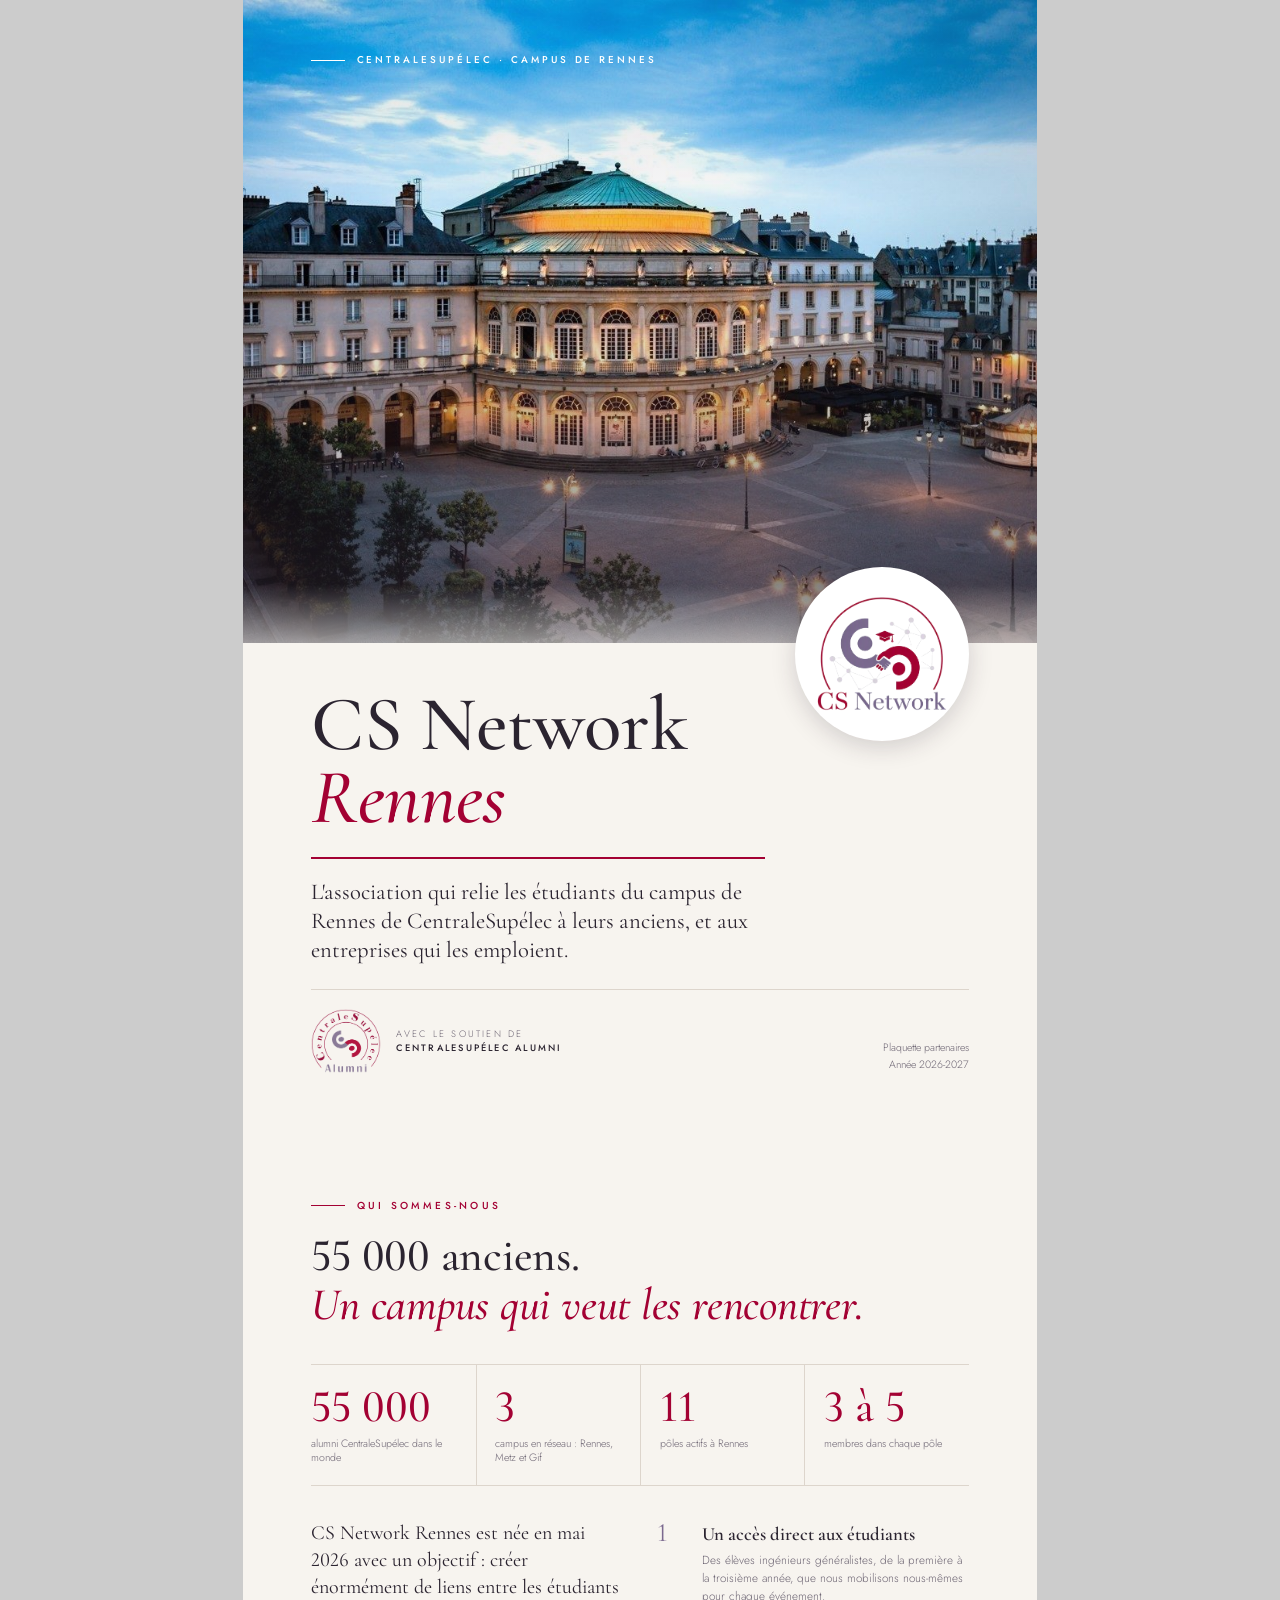
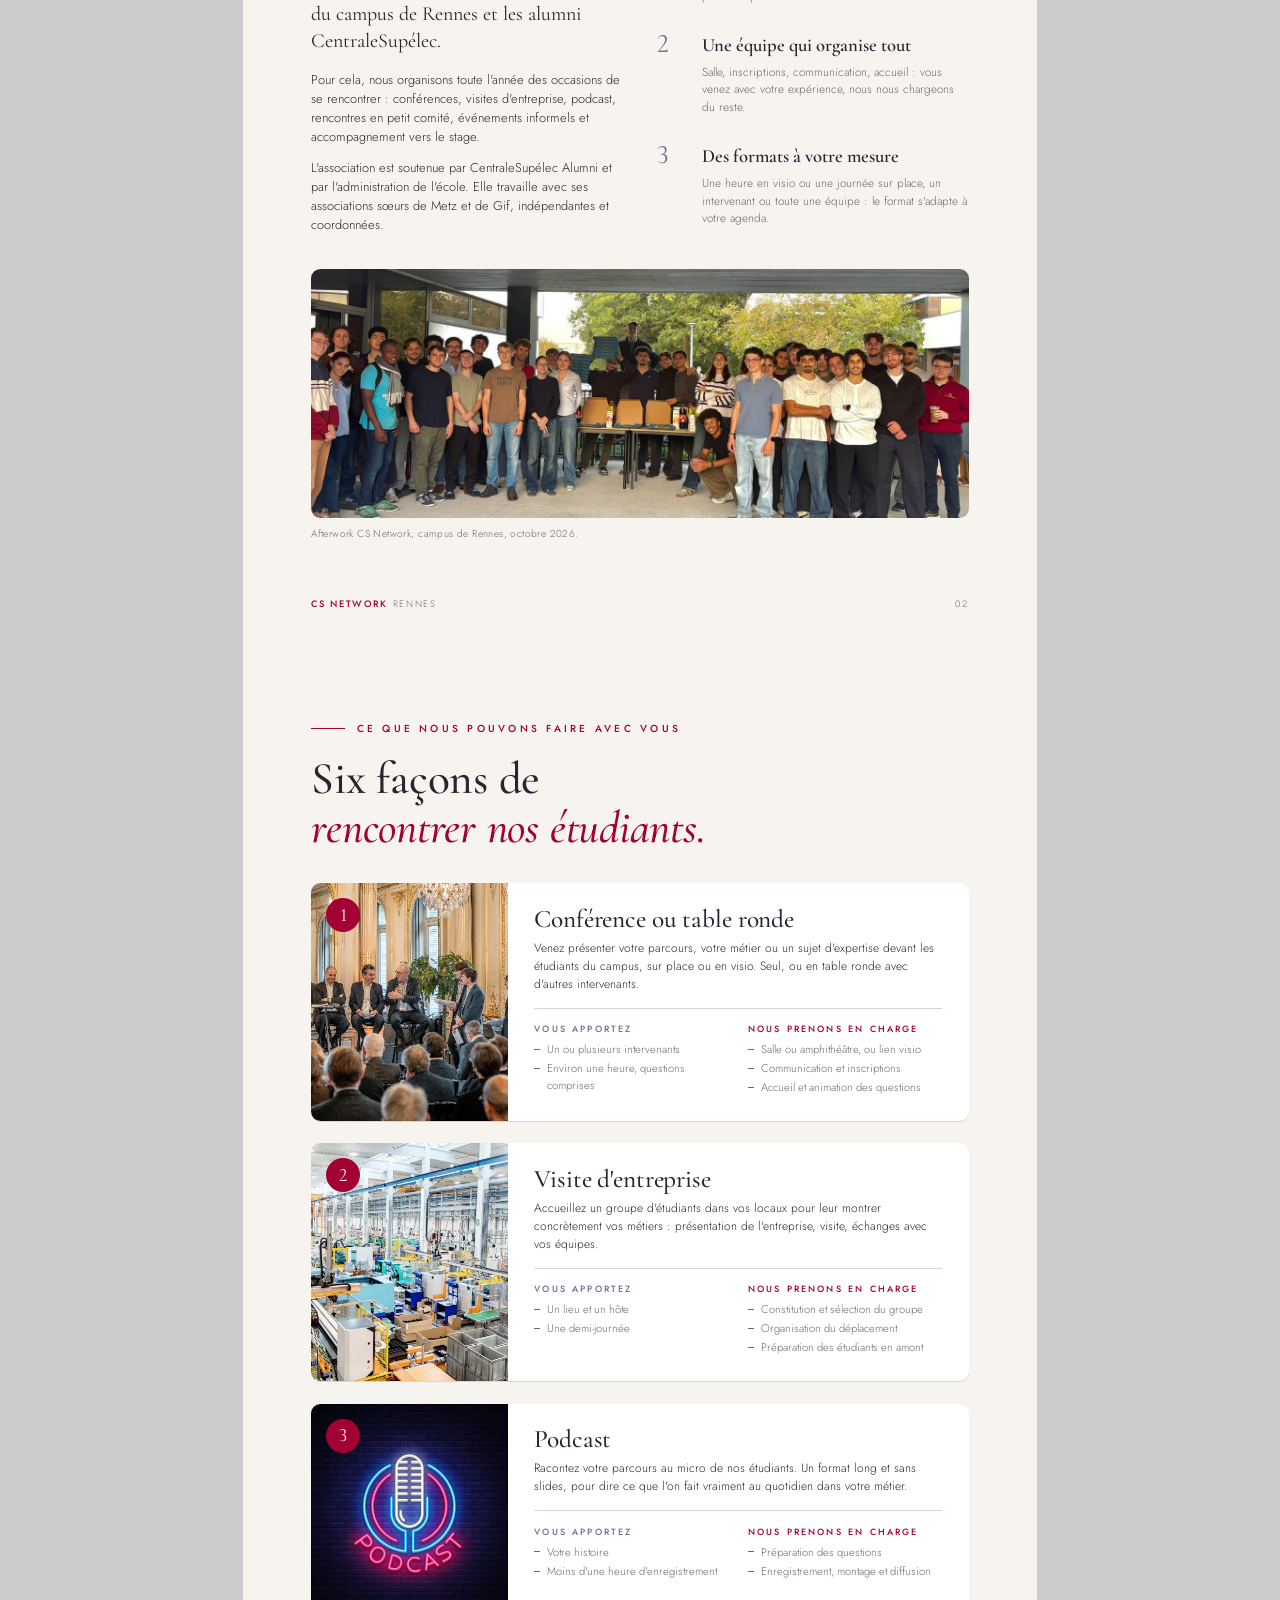
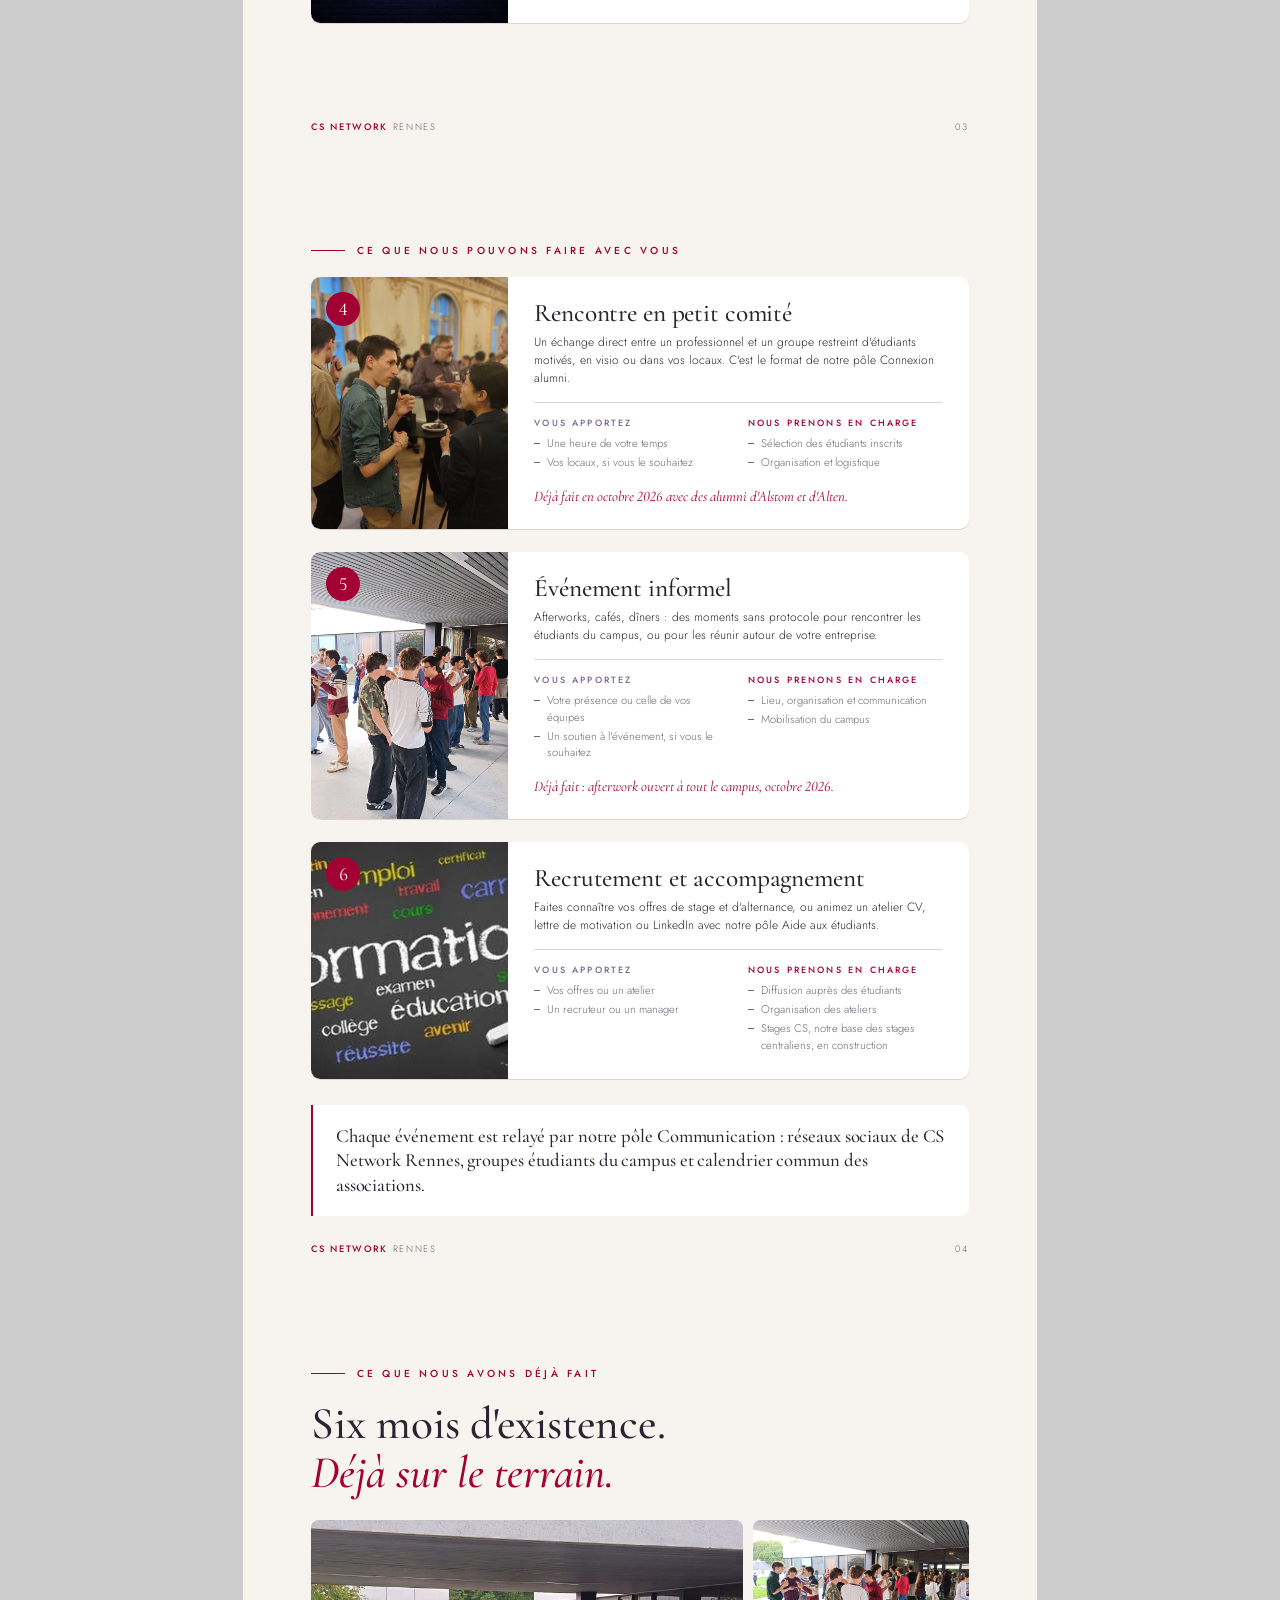
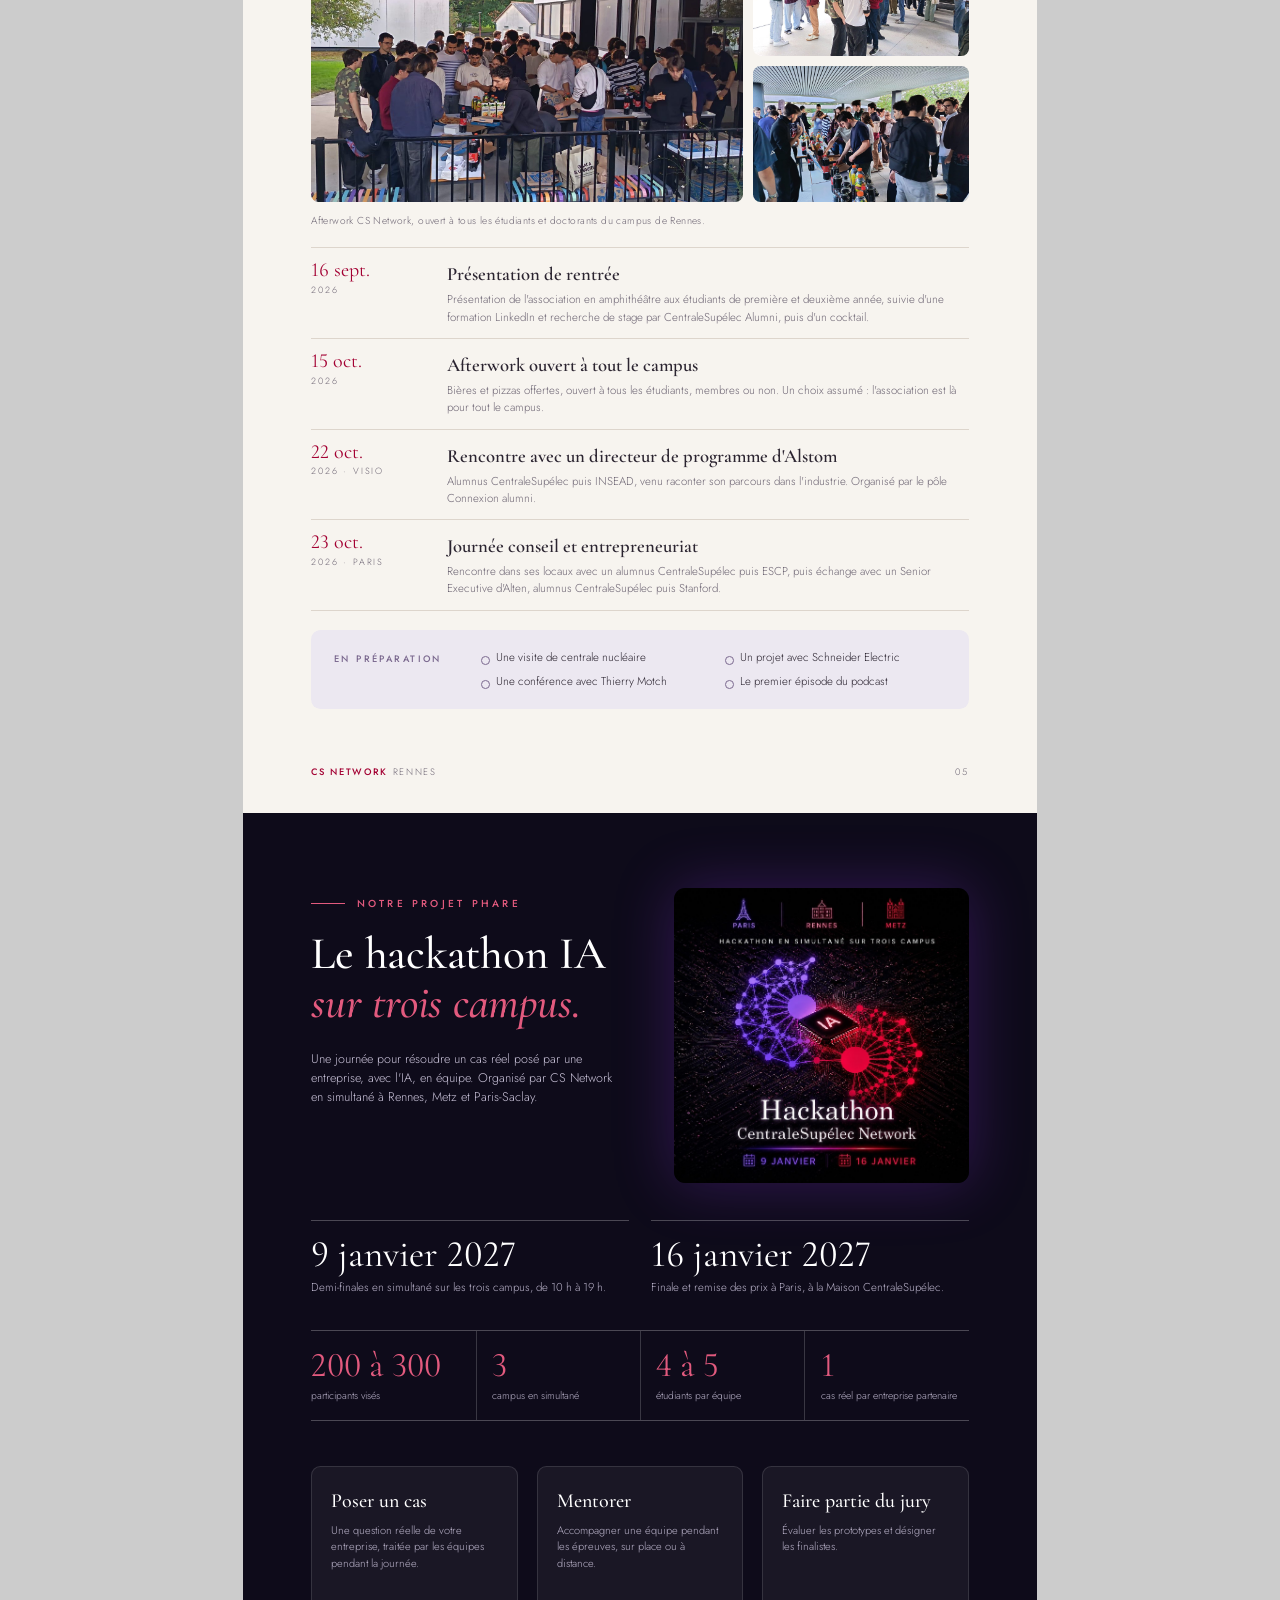
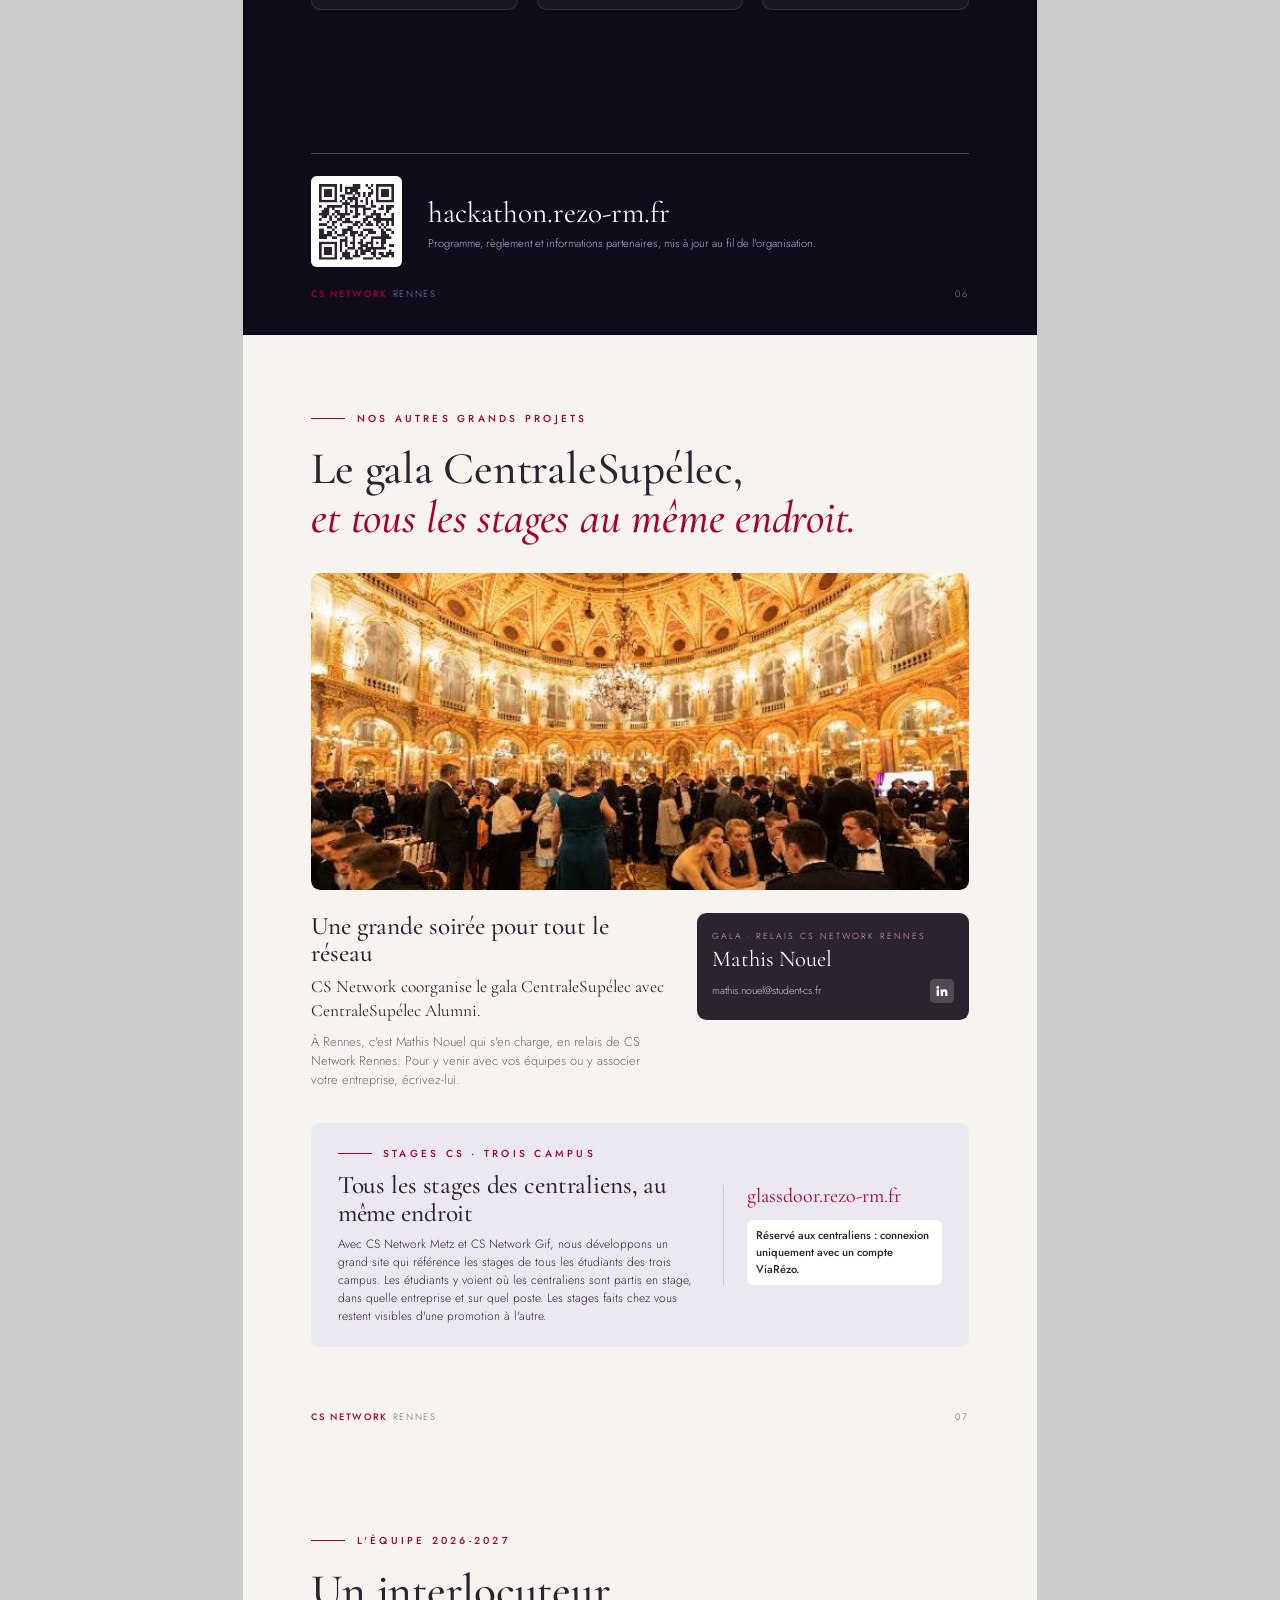
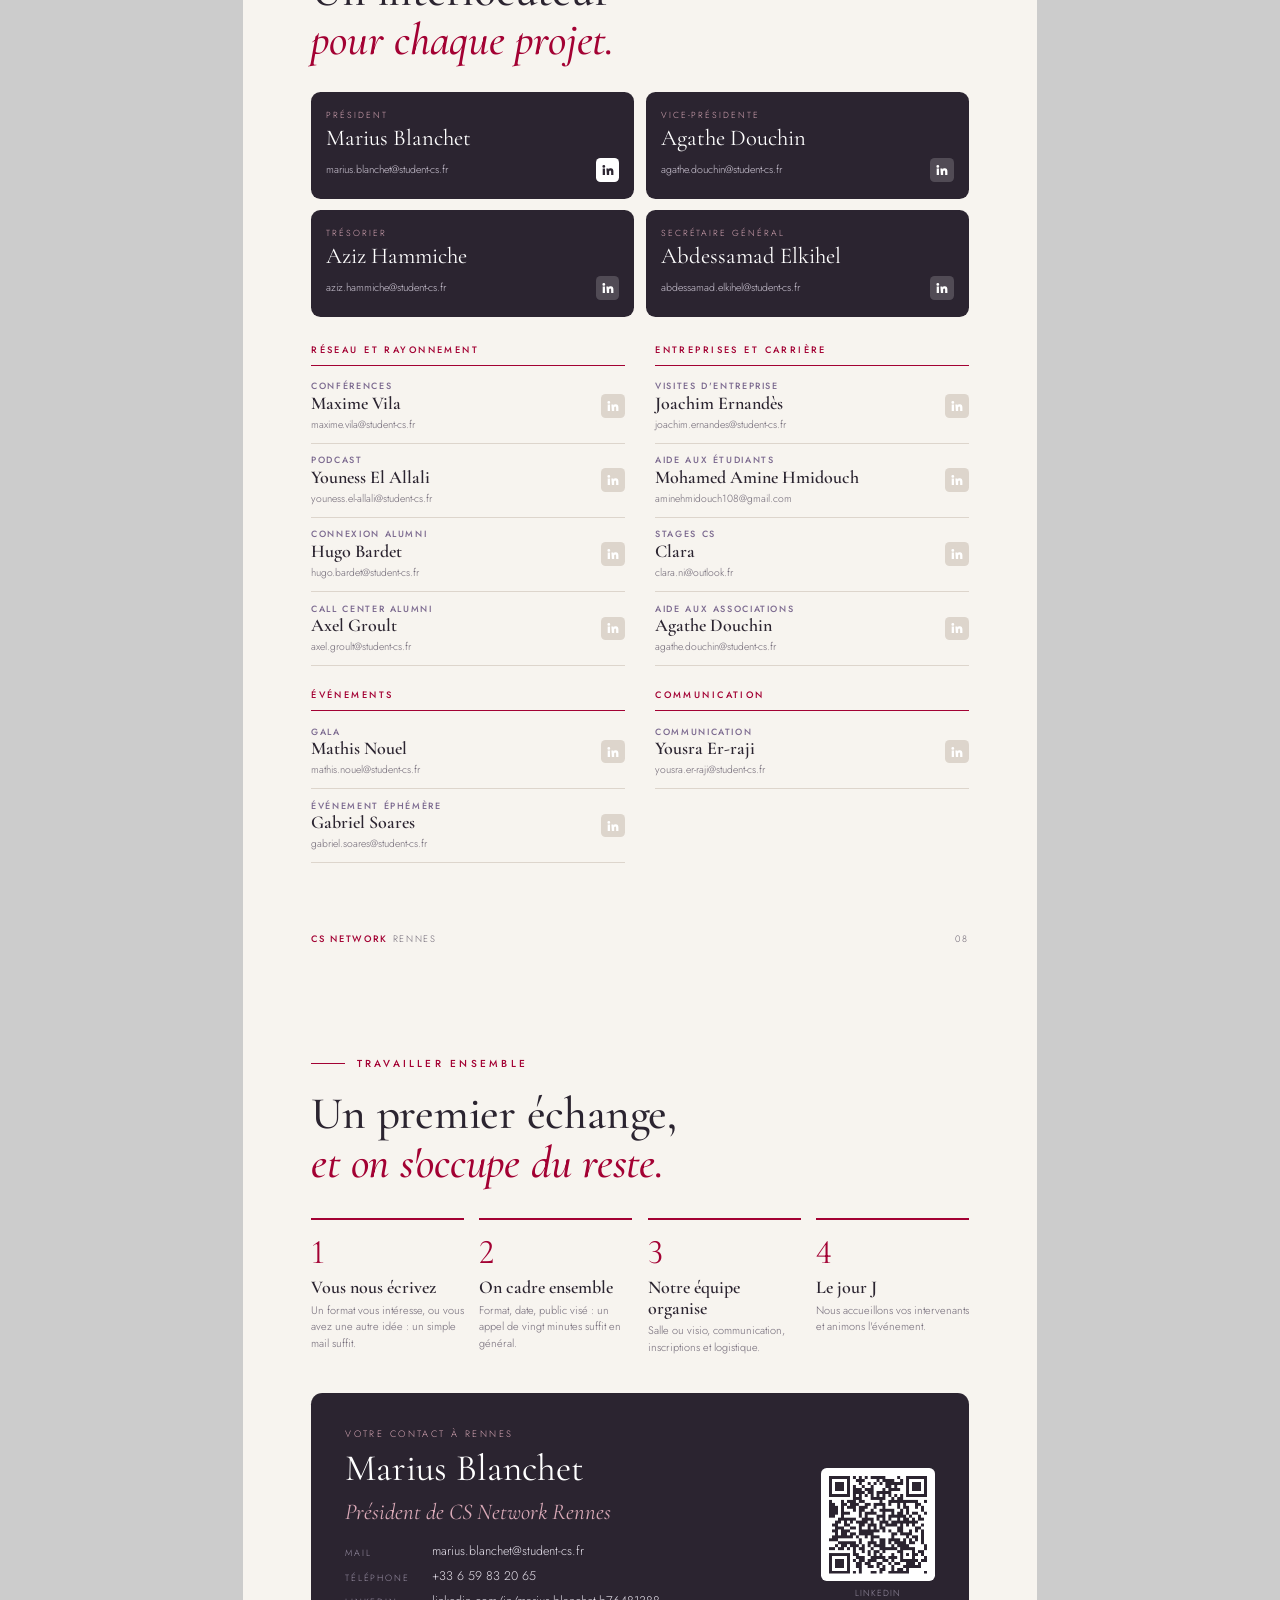
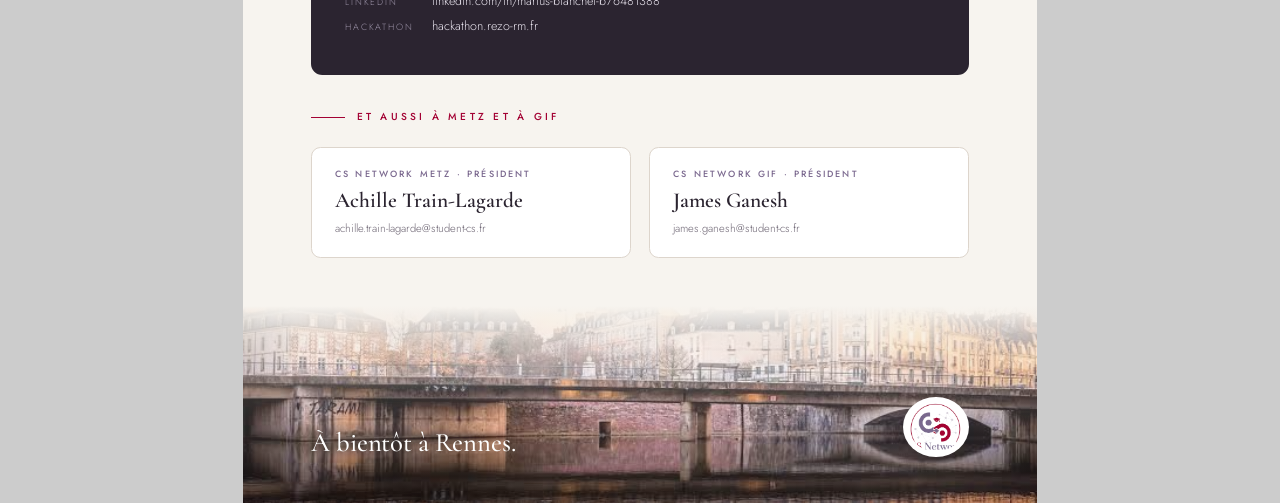
==== commit 78e55f9f: "Site vitrine et plaquette partenaires CS Network Rennes 2026-2027 Co-Authored-By: Claude Opus 5.5 <n" ====
--- a/index.html
+++ b/index.html
@@ -2,514 +2,481 @@
 <html lang="fr">
 <head>
 <meta charset="utf-8">
-<meta name="viewport" content="width=device-width, initial-scale=1">
 <title>CS Network Rennes</title>
-<meta name="description" content="L'association qui relie les étudiants du campus de Rennes de CentraleSupélec à leurs anciens, et aux entreprises qui les emploient.">
-<meta property="og:title" content="CS Network Rennes">
-<meta property="og:description" content="Conférences, visites d'entreprise, podcast, hackathon IA : rencontrez les étudiants du campus de Rennes de CentraleSupélec.">
-<meta property="og:image" content="img/opera.jpg">
-<link rel="icon" href="img/logo-csn.png">
-<script>document.documentElement.classList.add('js')</script>
-<link rel="stylesheet" href="style.css">
+<style>
+@font-face{font-family:"Cormorant";src:url(fonts/cormorant-garamond-latin-400-normal.woff2);font-weight:400}
+@font-face{font-family:"Cormorant";src:url(fonts/cormorant-garamond-latin-500-normal.woff2);font-weight:500}
+@font-face{font-family:"Cormorant";src:url(fonts/cormorant-garamond-latin-600-normal.woff2);font-weight:600}
+@font-face{font-family:"Cormorant";src:url(fonts/cormorant-garamond-latin-400-italic.woff2);font-weight:400;font-style:italic}
+@font-face{font-family:"Cormorant";src:url(fonts/cormorant-garamond-latin-500-italic.woff2);font-weight:500;font-style:italic}
+@font-face{font-family:"Jost";src:url(fonts/jost-latin-300-normal.woff2);font-weight:300}
+@font-face{font-family:"Jost";src:url(fonts/jost-latin-400-normal.woff2);font-weight:400}
+@font-face{font-family:"Jost";src:url(fonts/jost-latin-500-normal.woff2);font-weight:500}
+
+:root{
+  --red:#A30133; --red-soft:#F3E3E7; --violet:#7B698F; --violet-soft:#ECE8F1;
+  --ink:#2B2430; --muted:#6E6674; --cream:#F7F4EF; --line:#DDD5CC; --white:#fff;
+}
+@page{size:A4;margin:0}
+*{box-sizing:border-box;margin:0;padding:0}
+html,body{background:#ccc}
+body{font-variant-numeric:lining-nums;font-family:"Jost",sans-serif;font-weight:300;color:var(--ink);font-size:9.6pt;line-height:1.5;-webkit-print-color-adjust:exact;print-color-adjust:exact}
+.page{width:210mm;height:297mm;position:relative;overflow:hidden;background:var(--cream);page-break-after:always;margin:0 auto}
+.pad{padding:20mm 18mm 18mm}
+h1,h2,h3,.serif{font-family:"Cormorant",serif;font-weight:500;line-height:1.08;letter-spacing:-.005em}
+h2{font-size:34pt;color:var(--ink)}
+h2 em,h1 em{font-style:italic;color:var(--red)}
+h3{font-size:16pt}
+.kicker{font-family:"Jost";font-weight:500;font-size:7.6pt;letter-spacing:.32em;text-transform:uppercase;color:var(--red);margin-bottom:5mm;display:flex;align-items:center;gap:3mm}
+.kicker::before{content:"";width:9mm;height:1px;background:var(--red)}
+.lead{font-family:"Cormorant";font-size:15pt;line-height:1.35;color:var(--ink);font-weight:400}
+.muted{color:var(--muted)}
+.folio{position:absolute;bottom:9mm;left:18mm;right:18mm;display:flex;justify-content:space-between;font-size:7pt;letter-spacing:.18em;text-transform:uppercase;color:var(--muted)}
+.folio b{font-weight:500;color:var(--red)}
+img{display:block}
+.photo{width:100%;height:100%;object-fit:cover}
+
+/* ---------- COVER ---------- */
+.cover{background:var(--ink)}
+.cover .hero{position:absolute;inset:0 0 auto 0;height:182mm}
+.cover .hero::after{content:"";position:absolute;inset:0;background:linear-gradient(180deg,rgba(43,36,48,.15) 0%,rgba(43,36,48,0) 40%,rgba(43,36,48,.55) 85%,var(--cream) 100%)}
+.cover .panel{position:absolute;left:0;right:0;bottom:0;height:127mm;background:var(--cream);padding:6mm 18mm 0}
+.cover .badge{position:absolute;top:14mm;left:18mm;display:flex;align-items:center;gap:3mm;color:#fff;font-size:7.4pt;letter-spacing:.3em;text-transform:uppercase;font-weight:500}
+.cover .badge span{width:9mm;height:1px;background:#fff}
+.cover .logo{position:absolute;right:18mm;top:150mm;width:46mm;height:46mm;border-radius:50%;background:#fff;padding:5mm;box-shadow:0 6px 24px rgba(43,36,48,.18)}
+.cover .logo img{width:100%;height:100%;object-fit:contain}
+.cover h1{font-size:58pt;line-height:.95;color:var(--ink);margin-top:6mm}
+.cover h1 em{display:block}
+.cover .rule{width:120mm;height:1.2px;background:var(--red);margin:6mm 0 5mm}
+.cover .tag{font-family:"Cormorant";font-size:17pt;line-height:1.3;max-width:120mm}
+.cover .bottom{position:absolute;left:18mm;right:18mm;bottom:13mm;display:flex;align-items:flex-end;justify-content:space-between;border-top:1px solid var(--line);padding-top:5mm}
+.cover .partner{display:flex;align-items:center;gap:4mm;font-size:7pt;letter-spacing:.24em;text-transform:uppercase;color:var(--muted)}
+.cover .partner img{height:17mm}
+.cover .where{text-align:right;font-size:8pt;color:var(--muted);line-height:1.6}
+
+/* ---------- STATS ---------- */
+.stats{display:grid;grid-template-columns:repeat(4,1fr);border-top:1px solid var(--line);border-bottom:1px solid var(--line);margin:9mm 0}
+.stat{padding:5mm 4mm 5mm 0}
+.stat+.stat{padding-left:5mm;border-left:1px solid var(--line)}
+.stat .n{font-family:"Cormorant";font-size:34pt;color:var(--red);line-height:1;font-weight:500}
+.stat .l{font-size:8pt;color:var(--muted);margin-top:2mm;line-height:1.35}
+
+.two{display:grid;grid-template-columns:1fr 1fr;gap:9mm}
+.pillars{display:grid;gap:5mm}
+.pillar{display:grid;grid-template-columns:9mm 1fr;gap:3mm}
+.pillar .num{font-family:"Cormorant";font-size:20pt;color:var(--violet);line-height:1}
+.pillar h4{font-family:"Cormorant";font-size:14pt;font-weight:600;margin-bottom:1mm}
+.pillar p{font-size:8.8pt;color:var(--muted)}
+
+/* ---------- OFFERS ---------- */
+.offers{display:grid;gap:6mm;margin-top:8mm}
+.offer{display:grid;grid-template-columns:52mm 1fr;background:#fff;border-radius:2.5mm;overflow:hidden;box-shadow:0 1px 0 var(--line)}
+.offer .img{height:100%;min-height:58mm;position:relative}
+.offer .img .tagn{position:absolute;left:4mm;top:4mm;background:var(--red);color:#fff;font-family:"Cormorant";font-size:14pt;width:9mm;height:9mm;border-radius:50%;display:flex;align-items:center;justify-content:center;line-height:1}
+.offer .body{padding:6mm 7mm 6mm}
+.offer h3{font-size:19pt;margin-bottom:1.5mm}
+.offer .desc{font-size:9pt;color:var(--ink);margin-bottom:4mm}
+.split{display:grid;grid-template-columns:1fr 1fr;gap:5mm;border-top:1px solid var(--line);padding-top:3.5mm}
+.split h5{font-size:6.8pt;letter-spacing:.24em;text-transform:uppercase;font-weight:500;margin-bottom:1.4mm}
+.split .you h5{color:var(--violet)}
+.split .us h5{color:var(--red)}
+.split ul{list-style:none;font-size:8.4pt;color:var(--muted)}
+.split li{padding-left:3.5mm;position:relative;margin-bottom:.6mm}
+.split li::before{content:"";position:absolute;left:0;top:2.1mm;width:1.6mm;height:1px;background:currentColor}
+.proof{margin-top:3mm;font-size:8pt;color:var(--red);font-style:italic;font-family:"Cormorant";font-size:11pt}
+.offer.noimg{grid-template-columns:1fr}
+.duo{display:grid;grid-template-columns:1fr 1fr;gap:6mm}
+.duo .offer{grid-template-columns:1fr}
+.duo .offer .img{min-height:36mm;height:36mm}
+.icon-head{display:flex;align-items:center;gap:3mm;margin-bottom:2mm}
+
+/* ---------- DONE ---------- */
+.mosaic{display:grid;grid-template-columns:2fr 1fr;grid-template-rows:36mm 36mm;gap:2.5mm;margin:6mm 0 3mm}
+.mosaic div{overflow:hidden;border-radius:2mm}
+.mosaic .big{grid-row:span 2}
+.caption{font-size:7.6pt;color:var(--muted);letter-spacing:.04em}
+.timeline{margin-top:5mm;display:grid;gap:0}
+.ev{display:grid;grid-template-columns:30mm 1fr;gap:6mm;padding:3.2mm 0;border-top:1px solid var(--line)}
+.ev:last-child{border-bottom:1px solid var(--line)}
+.ev .d{font-family:"Cormorant";font-size:15pt;color:var(--red);line-height:1.05}
+.ev .d small{display:block;font-family:"Jost";font-size:6.8pt;letter-spacing:.2em;text-transform:uppercase;color:var(--muted);margin-top:1mm}
+.ev h4{font-family:"Cormorant";font-size:14pt;font-weight:600;margin-bottom:.8mm}
+.ev p{font-size:8.6pt;color:var(--muted)}
+.prep{margin-top:5mm;background:var(--violet-soft);border-radius:2.5mm;padding:5mm 6mm;display:grid;grid-template-columns:34mm 1fr;gap:5mm;align-items:start}
+.prep h5{font-size:7pt;letter-spacing:.26em;text-transform:uppercase;color:var(--violet);font-weight:500;padding-top:1mm}
+.prep ul{list-style:none;display:grid;grid-template-columns:1fr 1fr;gap:1.8mm 6mm;font-size:8.6pt}
+.prep li{padding-left:4mm;position:relative}
+.prep li::before{content:"";position:absolute;left:0;top:2mm;width:1.8mm;height:1.8mm;border-radius:50%;border:1px solid var(--violet)}
+
+/* ---------- HACKATHON ---------- */
+.hk{background:#0E0B1A;color:#EDEAF4}
+.hk .visual{position:absolute;top:20mm;right:18mm;width:78mm;height:78mm;border-radius:3mm;overflow:hidden;box-shadow:0 0 60px rgba(160,60,255,.25)}
+
+.hk .kicker{color:#E25A7E}.hk .kicker::before{background:#E25A7E}
+.hk h2{color:#fff;font-size:34pt;max-width:92mm}
+.hk h2 .nw{white-space:nowrap}
+.hk h2 em{color:#E25A7E}
+.hk .content{position:absolute;left:18mm;right:18mm;top:22mm}
+.hk .dates{margin-top:30mm;display:grid;grid-template-columns:1fr 1fr;gap:6mm}
+.hk .date{border-top:1px solid rgba(255,255,255,.25);padding-top:4mm}
+.hk .date .n{font-family:"Cormorant";font-size:28pt;color:#fff;line-height:1}
+.hk .date p{font-size:8.6pt;color:#B9B2C9;margin-top:1.5mm}
+.hk .figs{display:grid;grid-template-columns:repeat(4,1fr);gap:0;margin-top:9mm;border-top:1px solid rgba(255,255,255,.25);border-bottom:1px solid rgba(255,255,255,.25)}
+.hk .fig{padding:4.5mm 3mm 4.5mm 0}
+.hk .fig+.fig{padding-left:4mm;border-left:1px solid rgba(255,255,255,.18)}
+.hk .fig .n{font-family:"Cormorant";font-size:26pt;color:#E25A7E;line-height:1}
+.hk .fig .l{font-size:7.8pt;color:#B9B2C9;margin-top:1.5mm;line-height:1.35}
+.hk .roles{display:grid;grid-template-columns:repeat(3,1fr);gap:5mm;margin-top:12mm}
+.hk .role{min-height:38mm}
+.hk .role{background:rgba(255,255,255,.05);border:1px solid rgba(255,255,255,.12);border-radius:2.5mm;padding:5mm}
+.hk .role h4{font-family:"Cormorant";font-size:15pt;color:#fff;font-weight:500;margin-bottom:1.5mm}
+.hk .role p{font-size:8.3pt;color:#B9B2C9}
+.hk .cta{position:absolute;left:18mm;right:18mm;bottom:18mm;display:flex;align-items:center;gap:7mm;border-top:1px solid rgba(255,255,255,.25);padding-top:6mm}
+.hk .cta img{width:24mm;height:24mm;background:#fff;padding:2mm;border-radius:1.5mm}
+.hk .cta .url{font-family:"Cormorant";font-size:22pt;color:#fff}
+.hk .cta p{font-size:8.4pt;color:#B9B2C9}
+.hk .folio{color:#8A82A0}
+
+/* ---------- GALA ET STAGES ---------- */
+.gala-ph{position:relative;height:84mm;border-radius:2.5mm;overflow:hidden;margin-top:8mm}
+.gala-ph .gd{position:absolute;right:5mm;bottom:5mm;width:26mm;height:26mm;border-radius:50%;background:var(--ink);color:#fff;display:flex;flex-direction:column;align-items:center;justify-content:center;font-family:"Cormorant";font-size:17pt;line-height:1}
+.gala-ph .gd span{font-family:"Jost";font-size:6pt;letter-spacing:.24em;text-transform:uppercase;color:#D9A9B7;margin-bottom:1.2mm}
+.gala-row{display:grid;grid-template-columns:1fr 72mm;gap:8mm;margin-top:6mm;align-items:start}
+.gala-row h3,.stg h3{font-size:19pt}
+.stg{margin-top:9mm;background:var(--violet-soft);border-radius:2.5mm;padding:6mm 7mm;display:grid;grid-template-columns:1fr 58mm;gap:7mm;align-items:center}
+.stg p{font-size:9pt}
+.stg-url{border-left:1px solid #CFC5DA;padding-left:6mm}
+.stg-url .u{font-family:"Cormorant";font-size:15pt;color:var(--red);line-height:1.15}
+.stg-url p{font-size:7.8pt;color:var(--muted);margin-top:2mm}
+.stg-url .acc{font-size:8.4pt;color:var(--ink);font-weight:500;background:#fff;border-radius:1.5mm;padding:2mm 2.5mm;margin-top:3mm}
+
+/* ---------- TEAM ---------- */
+.bureau{display:grid;grid-template-columns:repeat(2,1fr);gap:3mm;margin:7mm 0 7mm}
+.b{background:var(--ink);color:#fff;border-radius:2.5mm;padding:4.5mm 4mm}
+.b .r{font-size:6.6pt;letter-spacing:.22em;text-transform:uppercase;color:#D9A9B7}
+.b .nm{font-family:"Cormorant";font-size:17pt;line-height:1.1;margin:1mm 0 2mm}
+.b .ct{display:flex;align-items:center;justify-content:space-between;gap:2mm;font-size:8pt;color:#CFC8D6}
+.groups{display:grid;grid-template-columns:1fr 1fr;gap:6mm 8mm}
+.group h5{font-size:7pt;letter-spacing:.26em;text-transform:uppercase;color:var(--red);font-weight:500;padding-bottom:2mm;border-bottom:1px solid var(--red);margin-bottom:1mm}
+.p{display:grid;grid-template-columns:1fr auto;align-items:center;gap:3mm;padding:2.6mm 0;border-bottom:1px solid var(--line)}
+.p .pole{font-size:6.8pt;letter-spacing:.18em;text-transform:uppercase;color:var(--violet);font-weight:500}
+.p .nm{font-family:"Cormorant";font-size:13.5pt;font-weight:600;line-height:1.15}
+.p .mail{font-size:7.8pt;color:var(--muted)}
+.li{width:6.2mm;height:6.2mm;border-radius:1.2mm;display:flex;align-items:center;justify-content:center;flex:none}
+.li svg{width:3.6mm;height:3.6mm;fill:#fff}
+.li.on{background:var(--violet)}
+.li.off{background:var(--line)}
+.b .li.on{background:#fff}.b .li.on svg{fill:var(--ink)}
+.b .li.off{background:rgba(255,255,255,.18)}
+a{color:inherit;text-decoration:none}
+
+/* ---------- CONTACT ---------- */
+.steps{display:grid;grid-template-columns:repeat(4,1fr);gap:4mm;margin:8mm 0 10mm}
+.step{border-top:2px solid var(--red);padding-top:4mm}
+.step .n{font-family:"Cormorant";font-size:26pt;color:var(--red);line-height:1}
+.step h4{font-family:"Cormorant";font-size:13.5pt;font-weight:600;margin:2mm 0 1mm;line-height:1.15}
+.step p{font-size:8.2pt;color:var(--muted)}
+.contact-card{background:var(--ink);color:#fff;border-radius:3mm;padding:9mm 9mm;display:grid;grid-template-columns:1fr 30mm;gap:8mm;align-items:center}
+.contact-card .r{font-size:7pt;letter-spacing:.26em;text-transform:uppercase;color:#D9A9B7}
+.contact-card .nm{font-family:"Cormorant";font-size:28pt;line-height:1.05;margin:2mm 0 4mm}
+.contact-card .line{display:flex;gap:3mm;font-size:9.4pt;color:#E7E2EC;margin-bottom:1.6mm}
+.contact-card .line span{width:20mm;font-size:6.8pt;letter-spacing:.2em;text-transform:uppercase;color:#9C93A8;padding-top:1mm}
+.contact-card img{width:30mm;height:30mm;background:#fff;padding:2mm;border-radius:1.5mm}
+.contact-card .qrl{font-size:6.6pt;color:#9C93A8;text-align:center;margin-top:1.5mm;letter-spacing:.12em;text-transform:uppercase}
+.campus{display:grid;grid-template-columns:1fr 1fr;gap:5mm;margin-top:6mm}
+.cp{border:1px solid var(--line);border-radius:2.5mm;padding:5mm 6mm;background:#fff}
+.cp .r{font-size:6.8pt;letter-spacing:.24em;text-transform:uppercase;color:var(--violet);font-weight:500}
+.cp .nm{font-family:"Cormorant";font-size:16pt;font-weight:600;margin:1mm 0 .5mm}
+.cp .mail{font-size:8.4pt;color:var(--muted)}
+.end{position:absolute;left:0;right:0;bottom:0;height:52mm}
+.end::before{content:"";position:absolute;inset:0;background:linear-gradient(180deg,var(--cream) 0%,rgba(247,244,239,.2) 45%,rgba(43,36,48,.25) 100%);z-index:1}
+.end .sign{position:absolute;z-index:2;left:18mm;right:18mm;bottom:12mm;display:flex;justify-content:space-between;align-items:flex-end;color:#fff}
+.end .sign .serif{font-size:20pt;text-shadow:0 1px 8px rgba(0,0,0,.35)}
+.end .sign img{height:16mm;background:#fff;border-radius:50%;padding:1.5mm}
+</style>
 </head>
 <body>
 
-<header class="nav" id="nav">
-  <div class="wrap">
-    <a class="brand" href="#top" aria-label="CS Network Rennes, retour en haut"><img src="img/logo-csn.png" alt=""><span>CS Network <em>Rennes</em></span></a>
-    <button class="burger" id="burger" aria-label="Ouvrir le menu" aria-expanded="false" aria-controls="menu"><span></span><span></span></button>
-    <nav class="nav-links" id="menu">
-      <a href="#qui">L'association</a>
-      <a href="#formats">Formats</a>
-      <a href="#hackathon">Hackathon</a>
-      <a href="#gala">Gala</a>
-      <a href="#stages">Stages CS</a>
-      <a href="#equipe">Équipe</a>
-      <a class="btn btn-red" href="#contact">Nous écrire</a>
-    </nav>
-  </div>
-</header>
-
-<main id="top">
-
-<!-- ============ HERO ============ -->
-<section class="hero">
-  <div class="hero-media"><img class="photo" src="img/opera.jpg" alt="Place de la Mairie et Opéra de Rennes au crépuscule" fetchpriority="high"></div>
-  <div class="wrap hero-body">
-    <div class="hero-grid">
-      <div>
-        <div class="kicker rv">CentraleSupélec · Campus de Rennes</div>
-        <h1 class="rv d1">CS Network<em>Rennes</em></h1>
-        <div class="rule rv"></div>
-        <p class="tag rv d2">L'association qui relie les étudiants du campus de Rennes de CentraleSupélec à leurs anciens, et aux entreprises qui les emploient.</p>
-        <div class="ctas rv d3">
-          <a class="btn btn-red" href="#formats">Rencontrer nos étudiants <svg viewBox="0 0 24 24" fill="none" stroke="currentColor" stroke-width="1.6"><path d="M4 12h16m-6-6 6 6-6 6"/></svg></a>
-          <a class="btn btn-line" href="#hackathon">Le hackathon IA</a>
-        </div>
-      </div>
-      <div class="hero-logo rv d3"><img src="img/logo-csn.png" alt="Logo CS Network"></div>
-    </div>
-    <div class="hero-foot rv d4">
-      <div class="partner"><img src="img/logo-csa.png" alt="CentraleSupélec Alumni"><div>Avec le soutien de<b>CentraleSupélec Alumni</b></div></div>
-      <a class="dl" href="CS_Network_Rennes_plaquette.pdf" download>Télécharger la plaquette partenaires 2026-2027 <svg viewBox="0 0 24 24" fill="none" stroke="currentColor" stroke-width="1.6"><path d="M12 4v12m-5-5 5 5 5-5M5 20h14"/></svg></a>
-    </div>
-  </div>
-  <div class="scroll-cue" aria-hidden="true"></div>
+<!-- ============ 1. COUVERTURE ============ -->
+<section class="page cover">
+  <div class="hero"><img class="photo" src="img/opera.jpg" alt="Place de la Mairie et Opéra de Rennes"></div>
+  <div class="badge"><span></span>CentraleSupélec · Campus de Rennes</div>
+  <div class="panel">
+    <h1>CS Network<em>Rennes</em></h1>
+    <div class="rule"></div>
+    <p class="tag">L'association qui relie les étudiants du campus de Rennes de CentraleSupélec à leurs anciens, et aux entreprises qui les emploient.</p>
+    <div class="bottom">
+      <div class="partner"><img src="img/logo-csa.png" alt="CentraleSupélec Alumni"><div>Avec le soutien de<br><b style="color:var(--ink);font-weight:500">CentraleSupélec Alumni</b></div></div>
+      <div class="where">Plaquette partenaires<br>Année 2026-2027</div>
+    </div>
+  </div>
+  <div class="logo"><img src="img/logo-csn.png" alt="CS Network"></div>
 </section>
 
-<!-- ============ QUI SOMMES-NOUS ============ -->
-<section id="qui">
-  <div class="wrap">
-    <div class="kicker rv">Qui sommes-nous</div>
-    <h2 class="rv d1">55 000 anciens.<em>Un campus qui veut les rencontrer.</em></h2>
-    <div class="stats">
-      <div class="stat rv"><div class="n" data-count="55000">55 000</div><div class="l">alumni CentraleSupélec dans le monde</div></div>
-      <div class="stat rv d1"><div class="n" data-count="3">3</div><div class="l">campus en réseau&nbsp;: Rennes, Metz et Gif</div></div>
-      <div class="stat rv d2"><div class="n" data-count="11">11</div><div class="l">pôles actifs à Rennes</div></div>
-      <div class="stat rv d3"><div class="n">3 à 5</div><div class="l">membres dans chaque pôle</div></div>
-    </div>
-    <div class="two">
-      <div class="rv">
-        <p class="lead">CS Network Rennes est née en mai 2026 avec un objectif&nbsp;: créer énormément de liens entre les étudiants du campus de Rennes et les alumni CentraleSupélec.</p>
-        <p class="body" style="margin-top:1.6em">Pour cela, nous organisons toute l'année des occasions de se rencontrer&nbsp;: conférences, visites d'entreprise, podcast, rencontres en petit comité, événements informels et accompagnement vers le stage.</p>
-        <p class="body">L'association est soutenue par CentraleSupélec Alumni et par l'administration de l'école. Elle travaille avec ses associations sœurs de Metz et de Gif, indépendantes et coordonnées.</p>
-      </div>
-      <div class="pillars">
-        <div class="pillar rv d1"><div class="num">1</div><div><h3>Un accès direct aux étudiants</h3><p>Des élèves ingénieurs généralistes, de la première à la troisième année, que nous mobilisons nous-mêmes pour chaque événement.</p></div></div>
-        <div class="pillar rv d2"><div class="num">2</div><div><h3>Une équipe qui organise tout</h3><p>Salle, inscriptions, communication, accueil&nbsp;: vous venez avec votre expérience, nous nous chargeons du reste.</p></div></div>
-        <div class="pillar rv d3"><div class="num">3</div><div><h3>Des formats à votre mesure</h3><p>Une heure en visio ou une journée sur place, un intervenant ou toute une équipe&nbsp;: le format s'adapte à votre agenda.</p></div></div>
-      </div>
-    </div>
-    <figure class="rv">
-      <div class="wide"><img class="photo" src="img/aw3.jpg" alt="L'équipe et les étudiants lors de l'afterwork CS Network" loading="lazy"></div>
-      <figcaption class="caption">Afterwork CS Network, campus de Rennes, octobre 2026.</figcaption>
-    </figure>
-  </div>
+<!-- ============ 2. QUI SOMMES-NOUS ============ -->
+<section class="page"><div class="pad">
+  <div class="kicker">Qui sommes-nous</div>
+  <h2>55 000 anciens.<br><em>Un campus qui veut les rencontrer.</em></h2>
+  <div class="stats">
+    <div class="stat"><div class="n">55 000</div><div class="l">alumni CentraleSupélec dans le monde</div></div>
+    <div class="stat"><div class="n">3</div><div class="l">campus en réseau : Rennes, Metz et Gif</div></div>
+    <div class="stat"><div class="n">11</div><div class="l">pôles actifs à Rennes</div></div>
+    <div class="stat"><div class="n">3 à 5</div><div class="l">membres dans chaque pôle</div></div>
+  </div>
+  <div class="two">
+    <div>
+      <p class="lead">CS Network Rennes est née en mai 2026 avec un objectif&nbsp;: créer énormément de liens entre les étudiants du campus de Rennes et les alumni CentraleSupélec.</p>
+      <p style="margin-top:4mm">Pour cela, nous organisons toute l'année des occasions de se rencontrer&nbsp;: conférences, visites d'entreprise, podcast, rencontres en petit comité, événements informels et accompagnement vers le stage.</p>
+      <p style="margin-top:3mm">L'association est soutenue par CentraleSupélec Alumni et par l'administration de l'école. Elle travaille avec ses associations sœurs de Metz et de Gif, indépendantes et coordonnées.</p>
+    </div>
+    <div class="pillars">
+      <div class="pillar"><div class="num">1</div><div><h4>Un accès direct aux étudiants</h4><p>Des élèves ingénieurs généralistes, de la première à la troisième année, que nous mobilisons nous-mêmes pour chaque événement.</p></div></div>
+      <div class="pillar"><div class="num">2</div><div><h4>Une équipe qui organise tout</h4><p>Salle, inscriptions, communication, accueil&nbsp;: vous venez avec votre expérience, nous nous chargeons du reste.</p></div></div>
+      <div class="pillar"><div class="num">3</div><div><h4>Des formats à votre mesure</h4><p>Une heure en visio ou une journée sur place, un intervenant ou toute une équipe&nbsp;: le format s'adapte à votre agenda.</p></div></div>
+    </div>
+  </div>
+  <div style="margin-top:9mm;height:66mm;border-radius:2.5mm;overflow:hidden"><img class="photo" src="img/aw3.jpg" style="object-position:50% 62%" alt="L'équipe et les étudiants lors de l'afterwork"></div>
+  <p class="caption" style="margin-top:2mm">Afterwork CS Network, campus de Rennes, octobre 2026.</p>
+</div>
+<div class="folio"><span><b>CS Network</b> Rennes</span><span>02</span></div></section>
+
+<!-- ============ 3. OFFRES (1/2) ============ -->
+<section class="page"><div class="pad">
+  <div class="kicker">Ce que nous pouvons faire avec vous</div>
+  <h2>Six façons de<br><em>rencontrer nos étudiants.</em></h2>
+  <div class="offers">
+    <div class="offer">
+      <div class="img"><img class="photo" src="img/conference.jpg" alt=""><div class="tagn">1</div></div>
+      <div class="body">
+        <h3>Conférence ou table ronde</h3>
+        <p class="desc">Venez présenter votre parcours, votre métier ou un sujet d'expertise devant les étudiants du campus, sur place ou en visio. Seul, ou en table ronde avec d'autres intervenants.</p>
+        <div class="split">
+          <div class="you"><h5>Vous apportez</h5><ul><li>Un ou plusieurs intervenants</li><li>Environ une heure, questions comprises</li></ul></div>
+          <div class="us"><h5>Nous prenons en charge</h5><ul><li>Salle ou amphithéâtre, ou lien visio</li><li>Communication et inscriptions</li><li>Accueil et animation des questions</li></ul></div>
+        </div>
+      </div>
+    </div>
+    <div class="offer">
+      <div class="img"><img class="photo" src="img/usine.jpg" alt=""><div class="tagn">2</div></div>
+      <div class="body">
+        <h3>Visite d'entreprise</h3>
+        <p class="desc">Accueillez un groupe d'étudiants dans vos locaux pour leur montrer concrètement vos métiers&nbsp;: présentation de l'entreprise, visite, échanges avec vos équipes.</p>
+        <div class="split">
+          <div class="you"><h5>Vous apportez</h5><ul><li>Un lieu et un hôte</li><li>Une demi-journée</li></ul></div>
+          <div class="us"><h5>Nous prenons en charge</h5><ul><li>Constitution et sélection du groupe</li><li>Organisation du déplacement</li><li>Préparation des étudiants en amont</li></ul></div>
+        </div>
+      </div>
+    </div>
+    <div class="offer">
+      <div class="img"><img class="photo" src="img/podcast.jpg" alt=""><div class="tagn">3</div></div>
+      <div class="body">
+        <h3>Podcast</h3>
+        <p class="desc">Racontez votre parcours au micro de nos étudiants. Un format long et sans slides, pour dire ce que l'on fait vraiment au quotidien dans votre métier.</p>
+        <div class="split">
+          <div class="you"><h5>Vous apportez</h5><ul><li>Votre histoire</li><li>Moins d'une heure d'enregistrement</li></ul></div>
+          <div class="us"><h5>Nous prenons en charge</h5><ul><li>Préparation des questions</li><li>Enregistrement, montage et diffusion</li></ul></div>
+        </div>
+      </div>
+    </div>
+  </div>
+</div>
+<div class="folio"><span><b>CS Network</b> Rennes</span><span>03</span></div></section>
+
+<!-- ============ 4. OFFRES (2/2) ============ -->
+<section class="page"><div class="pad">
+  <div class="kicker">Ce que nous pouvons faire avec vous</div>
+  <div class="offers" style="margin-top:0">
+    <div class="offer">
+      <div class="img"><img class="photo" src="img/cocktail.jpg" alt=""><div class="tagn">4</div></div>
+      <div class="body">
+        <h3>Rencontre en petit comité</h3>
+        <p class="desc">Un échange direct entre un professionnel et un groupe restreint d'étudiants motivés, en visio ou dans vos locaux. C'est le format de notre pôle Connexion alumni.</p>
+        <div class="split">
+          <div class="you"><h5>Vous apportez</h5><ul><li>Une heure de votre temps</li><li>Vos locaux, si vous le souhaitez</li></ul></div>
+          <div class="us"><h5>Nous prenons en charge</h5><ul><li>Sélection des étudiants inscrits</li><li>Organisation et logistique</li></ul></div>
+        </div>
+        <p class="proof">Déjà fait en octobre 2026 avec des alumni d'Alstom et d'Alten.</p>
+      </div>
+    </div>
+    <div class="offer">
+      <div class="img"><img class="photo" src="img/aw4.jpg" style="object-position:45% 50%" alt=""><div class="tagn">5</div></div>
+      <div class="body">
+        <h3>Événement informel</h3>
+        <p class="desc">Afterworks, cafés, dîners&nbsp;: des moments sans protocole pour rencontrer les étudiants du campus, ou pour les réunir autour de votre entreprise.</p>
+        <div class="split">
+          <div class="you"><h5>Vous apportez</h5><ul><li>Votre présence ou celle de vos équipes</li><li>Un soutien à l'événement, si vous le souhaitez</li></ul></div>
+          <div class="us"><h5>Nous prenons en charge</h5><ul><li>Lieu, organisation et communication</li><li>Mobilisation du campus</li></ul></div>
+        </div>
+        <p class="proof">Déjà fait&nbsp;: afterwork ouvert à tout le campus, octobre 2026.</p>
+      </div>
+    </div>
+    <div class="offer">
+      <div class="img"><img class="photo" src="img/formation.jpg" alt=""><div class="tagn">6</div></div>
+      <div class="body">
+        <h3>Recrutement et accompagnement</h3>
+        <p class="desc">Faites connaître vos offres de stage et d'alternance, ou animez un atelier CV, lettre de motivation ou LinkedIn avec notre pôle Aide aux étudiants.</p>
+        <div class="split">
+          <div class="you"><h5>Vous apportez</h5><ul><li>Vos offres ou un atelier</li><li>Un recruteur ou un manager</li></ul></div>
+          <div class="us"><h5>Nous prenons en charge</h5><ul><li>Diffusion auprès des étudiants</li><li>Organisation des ateliers</li><li>Stages CS, notre base des stages centraliens, en construction</li></ul></div>
+        </div>
+      </div>
+    </div>
+  </div>
+  <div style="margin-top:7mm;padding:5mm 6mm;border-left:2px solid var(--red);background:#fff;border-radius:0 2.5mm 2.5mm 0">
+    <p class="serif" style="font-size:14pt;line-height:1.3">Chaque événement est relayé par notre pôle Communication&nbsp;: réseaux sociaux de CS Network Rennes, groupes étudiants du campus et calendrier commun des associations.</p>
+  </div>
+</div>
+<div class="folio"><span><b>CS Network</b> Rennes</span><span>04</span></div></section>
+
+<!-- ============ 5. DÉJÀ RÉALISÉ ============ -->
+<section class="page"><div class="pad">
+  <div class="kicker">Ce que nous avons déjà fait</div>
+  <h2>Six mois d'existence.<br><em>Déjà sur le terrain.</em></h2>
+  <div class="mosaic">
+    <div class="big"><img class="photo" src="img/aw2.jpg" alt=""></div>
+    <div><img class="photo" src="img/aw4.jpg" alt=""></div>
+    <div><img class="photo" src="img/aw1.jpg" alt=""></div>
+  </div>
+  <p class="caption">Afterwork CS Network, ouvert à tous les étudiants et doctorants du campus de Rennes.</p>
+  <div class="timeline">
+    <div class="ev"><div class="d">16 sept.<small>2026</small></div><div><h4>Présentation de rentrée</h4><p>Présentation de l'association en amphithéâtre aux étudiants de première et deuxième année, suivie d'une formation LinkedIn et recherche de stage par CentraleSupélec Alumni, puis d'un cocktail.</p></div></div>
+    <div class="ev"><div class="d">15 oct.<small>2026</small></div><div><h4>Afterwork ouvert à tout le campus</h4><p>Bières et pizzas offertes, ouvert à tous les étudiants, membres ou non. Un choix assumé&nbsp;: l'association est là pour tout le campus.</p></div></div>
+    <div class="ev"><div class="d">22 oct.<small>2026 · visio</small></div><div><h4>Rencontre avec un directeur de programme d'Alstom</h4><p>Alumnus CentraleSupélec puis INSEAD, venu raconter son parcours dans l'industrie. Organisé par le pôle Connexion alumni.</p></div></div>
+    <div class="ev"><div class="d">23 oct.<small>2026 · Paris</small></div><div><h4>Journée conseil et entrepreneuriat</h4><p>Rencontre dans ses locaux avec un alumnus CentraleSupélec puis ESCP, puis échange avec un Senior Executive d'Alten, alumnus CentraleSupélec puis Stanford.</p></div></div>
+  </div>
+  <div class="prep">
+    <h5>En préparation</h5>
+    <ul>
+      <li>Une visite de centrale nucléaire</li>
+      <li>Un projet avec Schneider Electric</li>
+      <li>Une conférence avec Thierry Motch</li>
+      <li>Le premier épisode du podcast</li>
+    </ul>
+  </div>
+</div>
+<div class="folio"><span><b>CS Network</b> Rennes</span><span>05</span></div></section>
+
+<!-- ============ 6. HACKATHON ============ -->
+<section class="page hk">
+  <div class="visual"><img class="photo" src="img/hk-visual.jpg" alt=""></div>
+  <div class="content">
+    <div class="kicker">Notre projet phare</div>
+    <h2><span class="nw">Le hackathon IA</span><br><em>sur trois campus.</em></h2>
+    <p style="max-width:82mm;margin-top:6mm;color:#C9C2D8;font-size:9.4pt">Une journée pour résoudre un cas réel posé par une entreprise, avec l'IA, en équipe. Organisé par CS Network en simultané à Rennes, Metz et Paris-Saclay.</p>
+    <div class="dates">
+      <div class="date"><div class="n">9 janvier 2027</div><p>Demi-finales en simultané sur les trois campus, de 10 h à 19 h.</p></div>
+      <div class="date"><div class="n">16 janvier 2027</div><p>Finale et remise des prix à Paris, à la Maison CentraleSupélec.</p></div>
+    </div>
+    <div class="figs">
+      <div class="fig"><div class="n">200 à 300</div><div class="l">participants visés</div></div>
+      <div class="fig"><div class="n">3</div><div class="l">campus en simultané</div></div>
+      <div class="fig"><div class="n">4 à 5</div><div class="l">étudiants par équipe</div></div>
+      <div class="fig"><div class="n">1</div><div class="l">cas réel par entreprise partenaire</div></div>
+    </div>
+    <div class="roles">
+      <div class="role"><h4>Poser un cas</h4><p>Une question réelle de votre entreprise, traitée par les équipes pendant la journée.</p></div>
+      <div class="role"><h4>Mentorer</h4><p>Accompagner une équipe pendant les épreuves, sur place ou à distance.</p></div>
+      <div class="role"><h4>Faire partie du jury</h4><p>Évaluer les prototypes et désigner les finalistes.</p></div>
+    </div>
+  </div>
+  <div class="cta">
+    <img src="img/qr-hackathon.png" alt="QR code du site du hackathon">
+    <div><div class="url"><a href="https://hackathon.rezo-rm.fr/">hackathon.rezo-rm.fr</a></div><p>Programme, règlement et informations partenaires, mis à jour au fil de l'organisation.</p></div>
+  </div>
+  <div class="folio"><span><b>CS Network</b> Rennes</span><span>06</span></div>
 </section>
 
-<!-- ============ FORMATS ============ -->
-<section id="formats">
-  <div class="wrap">
-    <div class="sec-head">
-      <div>
-        <div class="kicker rv">Ce que nous pouvons faire avec vous</div>
-        <h2 class="rv d1">Six façons de<em>rencontrer nos étudiants.</em></h2>
-      </div>
-      <p class="rv d2">Pour chaque format, vous apportez votre expérience. Nous nous occupons de la salle, des inscriptions, de la communication et de l'accueil.</p>
-    </div>
-    <div class="offers">
-      <article class="offer rv" data-contact="maxime" data-pole="Conférences">
-        <div class="img"><img class="photo" src="img/conference.jpg" alt="" loading="lazy"><div class="tagn">1</div></div>
-        <div class="body">
-          <h3>Conférence ou table ronde</h3>
-          <p class="desc">Venez présenter votre parcours, votre métier ou un sujet d'expertise devant les étudiants du campus, sur place ou en visio. Seul, ou en table ronde avec d'autres intervenants.</p>
-          <div class="split">
-            <div class="you"><h4>Vous apportez</h4><ul><li>Un ou plusieurs intervenants</li><li>Environ une heure, questions comprises</li></ul></div>
-            <div class="us"><h4>Nous prenons en charge</h4><ul><li>Salle ou amphithéâtre, ou lien visio</li><li>Communication et inscriptions</li><li>Accueil et animation des questions</li></ul></div>
-          </div>
-        </div>
-      </article>
-      <article class="offer rv d1" data-contact="joachim" data-pole="Visites d'entreprise">
-        <div class="img"><img class="photo" src="img/usine.jpg" alt="" loading="lazy"><div class="tagn">2</div></div>
-        <div class="body">
-          <h3>Visite d'entreprise</h3>
-          <p class="desc">Accueillez un groupe d'étudiants dans vos locaux pour leur montrer concrètement vos métiers&nbsp;: présentation de l'entreprise, visite, échanges avec vos équipes.</p>
-          <div class="split">
-            <div class="you"><h4>Vous apportez</h4><ul><li>Un lieu et un hôte</li><li>Une demi-journée</li></ul></div>
-            <div class="us"><h4>Nous prenons en charge</h4><ul><li>Constitution et sélection du groupe</li><li>Organisation du déplacement</li><li>Préparation des étudiants en amont</li></ul></div>
-          </div>
-        </div>
-      </article>
-      <article class="offer rv d2" data-contact="youness" data-pole="Podcast">
-        <div class="img"><img class="photo" src="img/podcast.jpg" alt="" loading="lazy"><div class="tagn">3</div></div>
-        <div class="body">
-          <h3>Podcast</h3>
-          <p class="desc">Racontez votre parcours au micro de nos étudiants. Un format long et sans slides, pour dire ce que l'on fait vraiment au quotidien dans votre métier.</p>
-          <div class="split">
-            <div class="you"><h4>Vous apportez</h4><ul><li>Votre histoire</li><li>Moins d'une heure d'enregistrement</li></ul></div>
-            <div class="us"><h4>Nous prenons en charge</h4><ul><li>Préparation des questions</li><li>Enregistrement, montage et diffusion</li></ul></div>
-          </div>
-        </div>
-      </article>
-      <article class="offer rv" data-contact="hugo" data-pole="Connexion alumni">
-        <div class="img"><img class="photo" src="img/cocktail.jpg" alt="" loading="lazy"><div class="tagn">4</div></div>
-        <div class="body">
-          <h3>Rencontre en petit comité</h3>
-          <p class="desc">Un échange direct entre un professionnel et un groupe restreint d'étudiants motivés, en visio ou dans vos locaux. C'est le format de notre pôle Connexion alumni.</p>
-          <div class="split">
-            <div class="you"><h4>Vous apportez</h4><ul><li>Une heure de votre temps</li><li>Vos locaux, si vous le souhaitez</li></ul></div>
-            <div class="us"><h4>Nous prenons en charge</h4><ul><li>Sélection des étudiants inscrits</li><li>Organisation et logistique</li></ul></div>
-          </div>
-          <p class="proof">Déjà fait en octobre 2026 avec des alumni d'Alstom et d'Alten.</p>
-        </div>
-      </article>
-      <article class="offer rv d1" data-contact="gabriel" data-pole="Événement éphémère">
-        <div class="img"><img class="photo" src="img/aw4.jpg" style="object-position:45% 50%" alt="" loading="lazy"><div class="tagn">5</div></div>
-        <div class="body">
-          <h3>Événement informel</h3>
-          <p class="desc">Afterworks, cafés, dîners&nbsp;: des moments sans protocole pour rencontrer les étudiants du campus, ou pour les réunir autour de votre entreprise.</p>
-          <div class="split">
-            <div class="you"><h4>Vous apportez</h4><ul><li>Votre présence ou celle de vos équipes</li><li>Un soutien à l'événement, si vous le souhaitez</li></ul></div>
-            <div class="us"><h4>Nous prenons en charge</h4><ul><li>Lieu, organisation et communication</li><li>Mobilisation du campus</li></ul></div>
-          </div>
-          <p class="proof">Déjà fait&nbsp;: afterwork ouvert à tout le campus, octobre 2026.</p>
-        </div>
-      </article>
-      <article class="offer rv d2" data-contact="mohamed" data-pole="Aide aux étudiants">
-        <div class="img"><img class="photo" src="img/formation.jpg" alt="" loading="lazy"><div class="tagn">6</div></div>
-        <div class="body">
-          <h3>Recrutement et accompagnement</h3>
-          <p class="desc">Faites connaître vos offres de stage et d'alternance, ou animez un atelier CV, lettre de motivation ou LinkedIn avec notre pôle Aide aux étudiants.</p>
-          <div class="split">
-            <div class="you"><h4>Vous apportez</h4><ul><li>Vos offres ou un atelier</li><li>Un recruteur ou un manager</li></ul></div>
-            <div class="us"><h4>Nous prenons en charge</h4><ul><li>Diffusion auprès des étudiants</li><li>Organisation des ateliers</li><li>Stages CS, notre base des stages centraliens, en construction</li></ul></div>
-          </div>
-        </div>
-      </article>
-    </div>
-    <div class="relay rv"><p>Chaque événement est relayé par notre pôle Communication&nbsp;: réseaux sociaux de CS Network Rennes, groupes étudiants du campus et calendrier commun des associations.</p></div>
-  </div>
+<!-- ============ 7. GALA ET STAGES CS ============ -->
+<section class="page"><div class="pad">
+  <div class="kicker">Nos autres grands projets</div>
+  <h2>Le gala CentraleSupélec,<br><em>et tous les stages au même endroit.</em></h2>
+  <div class="gala-ph"><img class="photo" src="img/gala.jpg" alt="Salle de réception d'un gala"></div>
+  <div class="gala-row">
+    <div>
+      <h3>Une grande soirée pour tout le réseau</h3>
+      <p class="lead" style="font-size:13pt;margin-top:2mm">CS Network coorganise le gala CentraleSupélec avec CentraleSupélec Alumni.</p>
+      <p class="muted" style="margin-top:2.5mm">À Rennes, c'est Mathis Nouel qui s'en charge, en relais de CS Network Rennes. Pour y venir avec vos équipes ou y associer votre entreprise, écrivez-lui.</p>
+    </div>
+    <div class="b"><div class="r">Gala · Relais CS Network Rennes</div><div class="nm">Mathis Nouel</div><div class="ct"><a href="mailto:mathis.nouel@student-cs.fr">mathis.nouel@student-cs.fr</a><span class="li off">LI</span></div></div>
+  </div>
+  <div class="stg">
+    <div>
+      <div class="kicker" style="margin-bottom:3mm">Stages CS · Trois campus</div>
+      <h3>Tous les stages des centraliens, au même endroit</h3>
+      <p style="margin-top:2mm">Avec CS Network Metz et CS Network Gif, nous développons un grand site qui référence les stages de tous les étudiants des trois campus. Les étudiants y voient où les centraliens sont partis en stage, dans quelle entreprise et sur quel poste. Les stages faits chez vous restent visibles d'une promotion à l'autre.</p>
+    </div>
+    <div class="stg-url"><div class="u"><a href="https://glassdoor.rezo-rm.fr/">glassdoor.rezo-rm.fr</a></div><p class="acc">Réservé aux centraliens&nbsp;: connexion uniquement avec un compte ViaRézo.</p></div>
+  </div>
+</div>
+<div class="folio"><span><b>CS Network</b> Rennes</span><span>07</span></div></section>
+
+<!-- ============ 8. ÉQUIPE ============ -->
+<section class="page"><div class="pad">
+  <div class="kicker">L'équipe 2026-2027</div>
+  <h2>Un interlocuteur<br><em>pour chaque projet.</em></h2>
+  <div class="bureau">
+    <div class="b"><div class="r">Président</div><div class="nm">Marius Blanchet</div><div class="ct"><a href="mailto:marius.blanchet@student-cs.fr">marius.blanchet@student-cs.fr</a><a class="li on" href="https://www.linkedin.com/in/marius-blanchet-b76481388/">LI</a></div></div>
+    <div class="b"><div class="r">Vice-présidente</div><div class="nm">Agathe Douchin</div><div class="ct"><a href="mailto:agathe.douchin@student-cs.fr">agathe.douchin@student-cs.fr</a><span class="li off" data-li="agathe">LI</span></div></div>
+    <div class="b"><div class="r">Trésorier</div><div class="nm">Aziz Hammiche</div><div class="ct"><a href="mailto:aziz.hammiche@student-cs.fr">aziz.hammiche@student-cs.fr</a><span class="li off" data-li="aziz">LI</span></div></div>
+    <div class="b"><div class="r">Secrétaire général</div><div class="nm">Abdessamad Elkihel</div><div class="ct"><a href="mailto:abdessamad.elkihel@student-cs.fr">abdessamad.elkihel@student-cs.fr</a><span class="li off" data-li="abdessamad">LI</span></div></div>
+  </div>
+  <div class="groups">
+    <div class="group"><h5>Réseau et rayonnement</h5>
+      <div class="p"><div><div class="pole">Conférences</div><div class="nm">Maxime Vila</div><a class="mail" href="mailto:maxime.vila@student-cs.fr">maxime.vila@student-cs.fr</a></div><span class="li off" data-li="maxime">LI</span></div>
+      <div class="p"><div><div class="pole">Podcast</div><div class="nm">Youness El Allali</div><a class="mail" href="mailto:youness.el-allali@student-cs.fr">youness.el-allali@student-cs.fr</a></div><span class="li off" data-li="youness">LI</span></div>
+      <div class="p"><div><div class="pole">Connexion alumni</div><div class="nm">Hugo Bardet</div><a class="mail" href="mailto:hugo.bardet@student-cs.fr">hugo.bardet@student-cs.fr</a></div><span class="li off" data-li="hugo">LI</span></div>
+      <div class="p"><div><div class="pole">Call center alumni</div><div class="nm">Axel Groult</div><a class="mail" href="mailto:axel.groult@student-cs.fr">axel.groult@student-cs.fr</a></div><span class="li off" data-li="axel">LI</span></div>
+    </div>
+    <div class="group"><h5>Entreprises et carrière</h5>
+      <div class="p"><div><div class="pole">Visites d'entreprise</div><div class="nm">Joachim Ernandès</div><a class="mail" href="mailto:joachim.ernandes@student-cs.fr">joachim.ernandes@student-cs.fr</a></div><span class="li off" data-li="joachim">LI</span></div>
+      <div class="p"><div><div class="pole">Aide aux étudiants</div><div class="nm">Mohamed Amine Hmidouch</div><a class="mail" href="mailto:aminehmidouch108@gmail.com">aminehmidouch108@gmail.com</a></div><span class="li off" data-li="mohamed">LI</span></div>
+      <div class="p"><div><div class="pole">Stages CS</div><div class="nm">Clara</div><a class="mail" href="mailto:clara.ni@outlook.fr">clara.ni@outlook.fr</a></div><span class="li off" data-li="clara">LI</span></div>
+      <div class="p"><div><div class="pole">Aide aux associations</div><div class="nm">Agathe Douchin</div><a class="mail" href="mailto:agathe.douchin@student-cs.fr">agathe.douchin@student-cs.fr</a></div><span class="li off" data-li="agathe">LI</span></div>
+    </div>
+    <div class="group"><h5>Événements</h5>
+      <div class="p"><div><div class="pole">Gala</div><div class="nm">Mathis Nouel</div><a class="mail" href="mailto:mathis.nouel@student-cs.fr">mathis.nouel@student-cs.fr</a></div><span class="li off" data-li="mathis">LI</span></div>
+      <div class="p"><div><div class="pole">Événement éphémère</div><div class="nm">Gabriel Soares</div><a class="mail" href="mailto:gabriel.soares@student-cs.fr">gabriel.soares@student-cs.fr</a></div><span class="li off" data-li="gabriel">LI</span></div>
+    </div>
+    <div class="group"><h5>Communication</h5>
+      <div class="p"><div><div class="pole">Communication</div><div class="nm">Yousra Er-raji</div><a class="mail" href="mailto:yousra.er-raji@student-cs.fr">yousra.er-raji@student-cs.fr</a></div><span class="li off" data-li="yousra">LI</span></div>
+    </div>
+  </div>
+</div>
+<div class="folio"><span><b>CS Network</b> Rennes</span><span>08</span></div></section>
+
+<!-- ============ 9. CONTACT ============ -->
+<section class="page"><div class="pad">
+  <div class="kicker">Travailler ensemble</div>
+  <h2>Un premier échange,<br><em>et on s'occupe du reste.</em></h2>
+  <div class="steps">
+    <div class="step"><div class="n">1</div><h4>Vous nous écrivez</h4><p>Un format vous intéresse, ou vous avez une autre idée&nbsp;: un simple mail suffit.</p></div>
+    <div class="step"><div class="n">2</div><h4>On cadre ensemble</h4><p>Format, date, public visé&nbsp;: un appel de vingt minutes suffit en général.</p></div>
+    <div class="step"><div class="n">3</div><h4>Notre équipe organise</h4><p>Salle ou visio, communication, inscriptions et logistique.</p></div>
+    <div class="step"><div class="n">4</div><h4>Le jour J</h4><p>Nous accueillons vos intervenants et animons l'événement.</p></div>
+  </div>
+  <div class="contact-card">
+    <div>
+      <div class="r">Votre contact à Rennes</div>
+      <div class="nm">Marius Blanchet<br><span style="font-style:italic;color:#D9A9B7;font-size:17pt">Président de CS Network Rennes</span></div>
+      <div class="line"><span>Mail</span><a href="mailto:marius.blanchet@student-cs.fr">marius.blanchet@student-cs.fr</a></div>
+      <div class="line"><span>Téléphone</span>+33 6 59 83 20 65</div>
+      <div class="line"><span>LinkedIn</span><a href="https://www.linkedin.com/in/marius-blanchet-b76481388/">linkedin.com/in/marius-blanchet-b76481388</a></div>
+      <div class="line"><span>Hackathon</span><a href="https://hackathon.rezo-rm.fr/">hackathon.rezo-rm.fr</a></div>
+    </div>
+    <div><img src="img/qr-marius.png" alt="QR code LinkedIn"><div class="qrl">LinkedIn</div></div>
+  </div>
+  <div class="kicker" style="margin-top:9mm;margin-bottom:0">Et aussi à Metz et à Gif</div>
+  <div class="campus">
+    <div class="cp"><div class="r">CS Network Metz · Président</div><div class="nm">Achille Train-Lagarde</div><a class="mail" href="mailto:achille.train-lagarde@student-cs.fr">achille.train-lagarde@student-cs.fr</a></div>
+    <div class="cp"><div class="r">CS Network Gif · Président</div><div class="nm">James Ganesh</div><a class="mail" href="mailto:james.ganesh@student-cs.fr">james.ganesh@student-cs.fr</a></div>
+  </div>
+</div>
+<div class="end"><img class="photo" src="img/vilaine.jpg" style="object-position:50% 60%" alt=""><div class="sign"><div class="serif">À bientôt à Rennes.</div><img src="img/logo-csn.png" alt=""></div></div>
 </section>
 
-<!-- ============ RÉALISATIONS ============ -->
-<section id="realisations">
-  <div class="wrap">
-    <div class="kicker rv">Ce que nous avons déjà fait</div>
-    <h2 class="rv d1">Six mois d'existence.<em>Déjà sur le terrain.</em></h2>
-    <figure>
-      <div class="mosaic rv d2">
-        <div class="big"><img class="photo" src="img/aw2.jpg" alt="Afterwork CS Network sous le préau du campus" loading="lazy"></div>
-        <div><img class="photo" src="img/aw4.jpg" alt="" loading="lazy"></div>
-        <div><img class="photo" src="img/aw1.jpg" alt="" loading="lazy"></div>
-      </div>
-      <figcaption class="caption">Afterwork CS Network, ouvert à tous les étudiants et doctorants du campus de Rennes.</figcaption>
-    </figure>
-    <div class="timeline">
-      <div class="ev rv"><div class="d">16 sept.<small>2026</small></div><div><h3>Présentation de rentrée</h3><p>Présentation de l'association en amphithéâtre aux étudiants de première et deuxième année, suivie d'une formation LinkedIn et recherche de stage par CentraleSupélec Alumni, puis d'un cocktail.</p></div></div>
-      <div class="ev rv"><div class="d">15 oct.<small>2026</small></div><div><h3>Afterwork ouvert à tout le campus</h3><p>Bières et pizzas offertes, ouvert à tous les étudiants, membres ou non. Un choix assumé&nbsp;: l'association est là pour tout le campus.</p></div></div>
-      <div class="ev rv"><div class="d">22 oct.<small>2026 · visio</small></div><div><h3>Rencontre avec un directeur de programme d'Alstom</h3><p>Alumnus CentraleSupélec puis INSEAD, venu raconter son parcours dans l'industrie. Organisé par le pôle Connexion alumni.</p></div></div>
-      <div class="ev rv"><div class="d">23 oct.<small>2026 · Paris</small></div><div><h3>Journée conseil et entrepreneuriat</h3><p>Rencontre dans ses locaux avec un alumnus CentraleSupélec puis ESCP, puis échange avec un Senior Executive d'Alten, alumnus CentraleSupélec puis Stanford.</p></div></div>
-    </div>
-    <div class="prep rv">
-      <h3>En préparation</h3>
-      <ul>
-        <li>Une visite de centrale nucléaire</li>
-        <li>Un projet avec Schneider Electric</li>
-        <li>Une conférence avec Thierry Motch</li>
-        <li>Le premier épisode du podcast</li>
-      </ul>
-    </div>
-  </div>
-</section>
-
-<!-- ============ HACKATHON ============ -->
-<section id="hackathon">
-  <div class="wrap">
-    <div class="hk-top">
-      <div>
-        <div class="kicker rv">Notre projet phare</div>
-        <h2 class="rv d1">Le hackathon IA<em>sur trois campus.</em></h2>
-        <p class="rv d2">Une journée pour résoudre un cas réel posé par une entreprise, avec l'IA, en équipe. Organisé par CS Network en simultané à Rennes, Metz et Paris-Saclay.</p>
-        <div class="countdown rv d3" id="countdown" hidden><b id="days">0</b><span>jours avant les demi-finales</span></div>
-      </div>
-      <div class="hk-visual rv d2"><img class="photo" src="img/hk-visual.jpg" alt="Affiche du hackathon CentraleSupélec Network, 9 et 16 janvier" loading="lazy"></div>
-    </div>
-    <div class="hk-dates">
-      <div class="hk-date rv"><div class="n">9 janvier 2027</div><p>Demi-finales en simultané sur les trois campus, de 10 h à 19 h.</p></div>
-      <div class="hk-date rv d1"><div class="n">16 janvier 2027</div><p>Finale et remise des prix à Paris, à la Maison CentraleSupélec.</p></div>
-    </div>
-    <div class="figs">
-      <div class="fig rv"><div class="n">200 à 300</div><div class="l">participants visés</div></div>
-      <div class="fig rv d1"><div class="n">3</div><div class="l">campus en simultané</div></div>
-      <div class="fig rv d2"><div class="n">4 à 5</div><div class="l">étudiants par équipe</div></div>
-      <div class="fig rv d3"><div class="n">1</div><div class="l">cas réel par entreprise partenaire</div></div>
-    </div>
-    <div class="roles">
-      <div class="role rv"><div class="i">Entreprises</div><h3>Poser un cas</h3><p>Une question réelle de votre entreprise, traitée par les équipes pendant la journée.</p></div>
-      <div class="role rv d1"><div class="i">Alumni et experts</div><h3>Mentorer</h3><p>Accompagner une équipe pendant les épreuves, sur place ou à distance.</p></div>
-      <div class="role rv d2"><div class="i">Décideurs</div><h3>Faire partie du jury</h3><p>Évaluer les prototypes et désigner les finalistes.</p></div>
-    </div>
-    <div class="hk-cta rv">
-      <div><div class="url">hackathon.rezo-rm.fr</div><p>Programme, règlement et informations partenaires, mis à jour au fil de l'organisation.</p></div>
-      <a class="btn btn-rose" href="https://hackathon.rezo-rm.fr/" target="_blank" rel="noopener">Voir le site du hackathon <svg viewBox="0 0 24 24" fill="none" stroke="currentColor" stroke-width="1.6"><path d="M4 12h16m-6-6 6 6-6 6"/></svg></a>
-    </div>
-  </div>
-</section>
-
-<!-- ============ GALA ============ -->
-<section id="gala">
-  <div class="wrap gala">
-    <figure class="gala-visual rv">
-      <div class="gala-photo"><img class="photo" src="img/gala.jpg" alt="Salle de réception d'un gala, sous les dorures et les lustres" loading="lazy"></div>
-    </figure>
-    <div>
-      <div class="kicker rv">Le gala CentraleSupélec</div>
-      <h2 class="rv d1">Une grande soirée<em>pour tout le réseau.</em></h2>
-      <p class="lead rv d2" style="margin-top:28px">CS Network coorganise le gala CentraleSupélec avec CentraleSupélec Alumni.</p>
-      <p class="rv d2" style="margin-top:18px;color:var(--muted)">À Rennes, c'est Mathis Nouel qui s'en charge, en relais de CS Network Rennes. Pour y venir avec vos équipes ou y associer votre entreprise, écrivez-lui.</p>
-      <div class="gala-card rv d3">
-        <div>
-          <div class="r">Gala · Relais CS Network Rennes</div>
-          <div class="nm">Mathis Nouel</div>
-          <a class="mail" href="mailto:mathis.nouel@student-cs.fr">mathis.nouel@student-cs.fr</a>
-        </div>
-        <div class="gala-actions">
-          <span class="li off" data-li="mathis"></span>
-          <a class="btn btn-red" href="mailto:mathis.nouel@student-cs.fr?subject=Gala%20CentraleSup%C3%A9lec">Écrire à Mathis</a>
-        </div>
-      </div>
-    </div>
-  </div>
-</section>
-
-<!-- ============ STAGES CS ============ -->
-<section id="stages">
-  <div class="wrap stages">
-    <div>
-      <div class="kicker rv">Stages CS · Projet commun aux trois campus</div>
-      <h2 class="rv d1">Tous les stages des centraliens,<em>au même endroit.</em></h2>
-      <p class="lead rv d2" style="margin-top:28px">Avec CS Network Metz et CS Network Gif, nous développons un grand site qui référence les stages de tous les étudiants des trois campus.</p>
-      <p class="access rv d3"><svg viewBox="0 0 24 24" fill="none" stroke="currentColor" stroke-width="1.6"><rect x="5" y="11" width="14" height="9" rx="2"/><path d="M8 11V8a4 4 0 0 1 8 0v3"/></svg>Réservé aux centraliens&nbsp;: connexion uniquement avec un compte ViaRézo.</p>
-      <div class="ctas rv d3">
-        <a class="btn btn-red" href="stages.html">Découvrir le projet <svg viewBox="0 0 24 24" fill="none" stroke="currentColor" stroke-width="1.6"><path d="M4 12h16m-6-6 6 6-6 6"/></svg></a>
-        <a class="btn btn-line" href="https://glassdoor.rezo-rm.fr/" target="_blank" rel="noopener">glassdoor.rezo-rm.fr</a>
-      </div>
-    </div>
-    <a class="browser rv d2" href="https://glassdoor.rezo-rm.fr/" target="_blank" rel="noopener" aria-label="Ouvrir glassdoor.rezo-rm.fr">
-      <div class="bar"><i></i><i></i><i></i><span>glassdoor.rezo-rm.fr</span></div>
-      <div class="screen">
-        <div class="campuses"><span>Rennes</span><span>Metz</span><span>Gif</span></div>
-        <div class="t">Glassdoor <em>CS</em></div>
-        <div class="rows"><b></b><b></b><b></b></div>
-        <div class="login">Se connecter avec ViaRézo</div>
-      </div>
-    </a>
-  </div>
-</section>
-
-<!-- ============ ÉQUIPE ============ -->
-<section id="equipe">
-  <div class="wrap">
-    <div class="kicker rv">L'équipe 2026-2027</div>
-    <h2 class="rv d1">Un interlocuteur<em>pour chaque projet.</em></h2>
-    <div class="bureau">
-      <div class="b rv"><div class="r">Président</div><div class="nm">Marius Blanchet</div><div class="ct"><a href="mailto:marius.blanchet@student-cs.fr">marius.blanchet@student-cs.fr</a><a class="li" href="https://www.linkedin.com/in/marius-blanchet-b76481388/" target="_blank" rel="noopener" aria-label="LinkedIn de Marius Blanchet"></a></div></div>
-      <div class="b rv d1"><div class="r">Vice-présidente</div><div class="nm">Agathe Douchin</div><div class="ct"><a href="mailto:agathe.douchin@student-cs.fr">agathe.douchin@student-cs.fr</a><span class="li off" data-li="agathe"></span></div></div>
-      <div class="b rv d2"><div class="r">Trésorier</div><div class="nm">Aziz Hammiche</div><div class="ct"><a href="mailto:aziz.hammiche@student-cs.fr">aziz.hammiche@student-cs.fr</a><span class="li off" data-li="aziz"></span></div></div>
-      <div class="b rv d3"><div class="r">Secrétaire général</div><div class="nm">Abdessamad Elkihel</div><div class="ct"><a href="mailto:abdessamad.elkihel@student-cs.fr">abdessamad.elkihel@student-cs.fr</a><span class="li off" data-li="abdessamad"></span></div></div>
-    </div>
-    <div class="groups">
-      <div class="group rv"><h3>Réseau et rayonnement</h3>
-        <div class="p"><div><div class="pole">Conférences</div><div class="nm">Maxime Vila</div><a class="mail" href="mailto:maxime.vila@student-cs.fr">maxime.vila@student-cs.fr</a></div><span class="li off" data-li="maxime"></span></div>
-        <div class="p"><div><div class="pole">Podcast</div><div class="nm">Youness El Allali</div><a class="mail" href="mailto:youness.el-allali@student-cs.fr">youness.el-allali@student-cs.fr</a></div><span class="li off" data-li="youness"></span></div>
-        <div class="p"><div><div class="pole">Connexion alumni</div><div class="nm">Hugo Bardet</div><a class="mail" href="mailto:hugo.bardet@student-cs.fr">hugo.bardet@student-cs.fr</a></div><span class="li off" data-li="hugo"></span></div>
-        <div class="p"><div><div class="pole">Call center alumni</div><div class="nm">Axel Groult</div><a class="mail" href="mailto:axel.groult@student-cs.fr">axel.groult@student-cs.fr</a></div><span class="li off" data-li="axel"></span></div>
-      </div>
-      <div class="group rv d1"><h3>Entreprises et carrière</h3>
-        <div class="p"><div><div class="pole">Visites d'entreprise</div><div class="nm">Joachim Ernandès</div><a class="mail" href="mailto:joachim.ernandes@student-cs.fr">joachim.ernandes@student-cs.fr</a></div><span class="li off" data-li="joachim"></span></div>
-        <div class="p"><div><div class="pole">Aide aux étudiants</div><div class="nm">Mohamed Amine Hmidouch</div><a class="mail" href="mailto:aminehmidouch108@gmail.com">aminehmidouch108@gmail.com</a></div><span class="li off" data-li="mohamed"></span></div>
-        <div class="p"><div><div class="pole">Stages CS</div><div class="nm">Clara</div><a class="mail" href="mailto:clara.ni@outlook.fr">clara.ni@outlook.fr</a></div><span class="li off" data-li="clara"></span></div>
-        <div class="p"><div><div class="pole">Aide aux associations</div><div class="nm">Agathe Douchin</div><a class="mail" href="mailto:agathe.douchin@student-cs.fr">agathe.douchin@student-cs.fr</a></div><span class="li off" data-li="agathe"></span></div>
-      </div>
-      <div class="group rv"><h3>Événements</h3>
-        <div class="p"><div><div class="pole">Gala</div><div class="nm">Mathis Nouel</div><a class="mail" href="mailto:mathis.nouel@student-cs.fr">mathis.nouel@student-cs.fr</a></div><span class="li off" data-li="mathis"></span></div>
-        <div class="p"><div><div class="pole">Événement éphémère</div><div class="nm">Gabriel Soares</div><a class="mail" href="mailto:gabriel.soares@student-cs.fr">gabriel.soares@student-cs.fr</a></div><span class="li off" data-li="gabriel"></span></div>
-      </div>
-      <div class="group rv d1"><h3>Communication</h3>
-        <div class="p"><div><div class="pole">Communication</div><div class="nm">Yousra Er-raji</div><a class="mail" href="mailto:yousra.er-raji@student-cs.fr">yousra.er-raji@student-cs.fr</a></div><span class="li off" data-li="yousra"></span></div>
-      </div>
-    </div>
-  </div>
-</section>
-
-<!-- ============ CONTACT ============ -->
-<section id="contact">
-  <div class="wrap">
-    <div class="kicker rv">Travailler ensemble</div>
-    <h2 class="rv d1">Un premier échange,<em>et on s'occupe du reste.</em></h2>
-    <div class="steps">
-      <div class="step rv"><div class="n">1</div><h3>Vous nous écrivez</h3><p>Un format vous intéresse, ou vous avez une autre idée&nbsp;: un simple mail suffit.</p></div>
-      <div class="step rv d1"><div class="n">2</div><h3>On cadre ensemble</h3><p>Format, date, public visé&nbsp;: un appel de vingt minutes suffit en général.</p></div>
-      <div class="step rv d2"><div class="n">3</div><h3>Notre équipe organise</h3><p>Salle ou visio, communication, inscriptions et logistique.</p></div>
-      <div class="step rv d3"><div class="n">4</div><h3>Le jour J</h3><p>Nous accueillons vos intervenants et animons l'événement.</p></div>
-    </div>
-    <div class="card rv">
-      <div>
-        <div class="r">Votre contact à Rennes</div>
-        <div class="nm">Marius Blanchet</div>
-        <div class="role-t">Président de CS Network Rennes</div>
-        <dl>
-          <dt>Mail</dt><dd><a href="mailto:marius.blanchet@student-cs.fr">marius.blanchet@student-cs.fr</a></dd>
-          <dt>Téléphone</dt><dd><a href="tel:+33659832065">+33 6 59 83 20 65</a></dd>
-          <dt>LinkedIn</dt><dd><a href="https://www.linkedin.com/in/marius-blanchet-b76481388/" target="_blank" rel="noopener">linkedin.com/in/marius-blanchet-b76481388</a></dd>
-          <dt>Hackathon</dt><dd><a href="https://hackathon.rezo-rm.fr/" target="_blank" rel="noopener">hackathon.rezo-rm.fr</a></dd>
-        </dl>
-      </div>
-      <div class="actions">
-        <a class="btn btn-light" href="mailto:marius.blanchet@student-cs.fr?subject=Partenariat%20CS%20Network%20Rennes">Écrire un mail <svg viewBox="0 0 24 24" fill="none" stroke="currentColor" stroke-width="1.6"><path d="M4 12h16m-6-6 6 6-6 6"/></svg></a>
-        <a class="btn btn-ghost" href="tel:+33659832065">Appeler</a>
-      </div>
-    </div>
-    <div class="kicker rv" style="margin:clamp(56px,6vw,80px) 0 0">Et aussi à Metz et à Gif</div>
-    <div class="campus">
-      <div class="cp rv"><div class="r">CS Network Metz · Président</div><div class="nm">Achille Train-Lagarde</div><a class="mail" href="mailto:achille.train-lagarde@student-cs.fr">achille.train-lagarde@student-cs.fr</a></div>
-      <div class="cp rv d1"><div class="r">CS Network Gif · Président</div><div class="nm">James Ganesh</div><a class="mail" href="mailto:james.ganesh@student-cs.fr">james.ganesh@student-cs.fr</a></div>
-    </div>
-  </div>
-  <div class="end">
-    <img class="photo" src="img/vilaine.jpg" alt="Les quais de la Vilaine à Rennes" loading="lazy">
-    <div class="sign"><div class="wrap"><div class="serif">À bientôt à Rennes.</div><img src="img/logo-csn.png" alt=""></div></div>
-  </div>
-</section>
-
-</main>
-
-<footer>
-  <div class="wrap">
-    <span>© 2026 CS Network Rennes · CentraleSupélec, campus de Rennes</span>
-    <nav>
-      <a href="CS_Network_Rennes_plaquette.pdf" download>Plaquette PDF</a>
-      <a href="https://hackathon.rezo-rm.fr/" target="_blank" rel="noopener">Hackathon IA</a>
-      <a href="stages.html">Stages CS</a>
-      <a href="mailto:marius.blanchet@student-cs.fr">Contact</a>
-    </nav>
-  </div>
-</footer>
-
 <script>
-(() => {
-  // Membres de l'équipe : coller ici les liens LinkedIn, ils apparaissent
-  // à la fois dans la section Équipe et au dos des cartes formats.
-  const PEOPLE = {
-    agathe:     {nom: 'Agathe Douchin',         mail: 'agathe.douchin@student-cs.fr',     linkedin: ''},
-    aziz:       {nom: 'Aziz Hammiche',          mail: 'aziz.hammiche@student-cs.fr',      linkedin: ''},
-    abdessamad: {nom: 'Abdessamad Elkihel',     mail: 'abdessamad.elkihel@student-cs.fr', linkedin: ''},
-    maxime:     {nom: 'Maxime Vila',            mail: 'maxime.vila@student-cs.fr',        linkedin: ''},
-    youness:    {nom: 'Youness El Allali',      mail: 'youness.el-allali@student-cs.fr',  linkedin: ''},
-    hugo:       {nom: 'Hugo Bardet',            mail: 'hugo.bardet@student-cs.fr',        linkedin: ''},
-    axel:       {nom: 'Axel Groult',            mail: 'axel.groult@student-cs.fr',        linkedin: ''},
-    joachim:    {nom: 'Joachim Ernandès',       mail: 'joachim.ernandes@student-cs.fr',   linkedin: ''},
-    mohamed:    {nom: 'Mohamed Amine Hmidouch', mail: 'aminehmidouch108@gmail.com',       linkedin: ''},
-    clara:      {nom: 'Clara',                  mail: 'clara.ni@outlook.fr',              linkedin: ''},
-    mathis:     {nom: 'Mathis Nouel',           mail: 'mathis.nouel@student-cs.fr',       linkedin: ''},
-    gabriel:    {nom: 'Gabriel Soares',         mail: 'gabriel.soares@student-cs.fr',     linkedin: ''},
-    yousra:     {nom: 'Yousra Er-raji',         mail: 'yousra.er-raji@student-cs.fr',     linkedin: ''},
-  };
-
-  // Icône LinkedIn : grisée tant que le lien n'est pas renseigné
-  const svg = '<svg viewBox="0 0 24 24"><path d="M4.98 3.5a2.5 2.5 0 1 1 0 5 2.5 2.5 0 0 1 0-5zM3 9.75h4V21H3zM9.5 9.75h3.8v1.6h.06c.53-1 1.83-2.05 3.77-2.05 4.03 0 4.77 2.65 4.77 6.1V21h-4v-4.9c0-1.17-.02-2.68-1.63-2.68-1.64 0-1.89 1.28-1.89 2.6V21h-4z"/></svg>';
-  const liHTML = key => {
-    const p = PEOPLE[key];
-    return p && p.linkedin
-      ? `<a class="li" href="${p.linkedin}" target="_blank" rel="noopener" aria-label="LinkedIn de ${p.nom}">${svg}</a>`
-      : `<span class="li off" data-li="${key}">${svg}</span>`;
-  };
-  document.querySelectorAll('[data-li]').forEach(e => e.outerHTML = liHTML(e.dataset.li));
-  document.querySelectorAll('.li:not([data-li])').forEach(e => { if (!e.innerHTML) e.innerHTML = svg; });
-
-  // Cartes formats : clic sur la carte, elle se retourne sur le responsable du pôle
-  const turn = '<svg viewBox="0 0 24 24" fill="none" stroke="currentColor" stroke-width="1.8"><path d="M20 12a8 8 0 1 1-2.34-5.66M20 4v5h-5"/></svg>';
-  document.querySelectorAll('.offer[data-contact]').forEach(card => {
-    const p = PEOPLE[card.dataset.contact];
-    const titre = card.querySelector('h3').textContent;
-    const num = card.querySelector('.tagn').textContent;
-    const photo = card.querySelector('.img img').getAttribute('src');
-    const prenom = p.nom.split(' ')[0];
-    const objet = encodeURIComponent(`${titre} avec CS Network Rennes`);
-
-    const front = document.createElement('div');
-    front.className = 'face front';
-    front.append(...card.children);
-    front.querySelector('.img').insertAdjacentHTML('beforeend', `<span class="hint">${turn}Contacter le pôle</span>`);
-    front.querySelector('.body').insertAdjacentHTML('beforeend',
-      `<button class="who" type="button"><span><small>Votre interlocuteur</small><b>${p.nom}</b></span><i>${turn}</i></button>`);
-
-    const back = document.createElement('div');
-    back.className = 'face back';
-    back.style.setProperty('--bg', `url("${photo}")`);
-    back.innerHTML = `
-      <div class="r">Format ${num} · ${titre}</div>
-      <div class="pole">Pôle ${card.dataset.pole}</div>
-      <div class="nm">${p.nom}</div>
-      <p>Une question sur ce format, une date à proposer&nbsp;: écrivez directement à ${prenom}, qui organise ce type d'événement.</p>
-      <a class="mail" href="mailto:${p.mail}?subject=${objet}">${p.mail}</a>
-      <div class="actions">
-        <a class="btn btn-light" href="mailto:${p.mail}?subject=${objet}">Écrire à ${prenom} <svg viewBox="0 0 24 24" fill="none" stroke="currentColor" stroke-width="1.6"><path d="M4 12h16m-6-6 6 6-6 6"/></svg></a>
-        ${liHTML(card.dataset.contact)}
-      </div>
-      <button class="retour" type="button"><svg viewBox="0 0 24 24" width="14" height="14" fill="none" stroke="currentColor" stroke-width="1.6"><path d="M20 12H4m6-6-6 6 6 6"/></svg>Retour au format</button>`;
-
-    const flip = document.createElement('div');
-    flip.className = 'flip';
-    flip.append(front, back);
-    card.append(flip);
-
-    const set = on => {
-      card.classList.toggle('flipped', on);
-      front.inert = on;
-      back.inert = !on;
-    };
-    set(false);
-    card.addEventListener('click', e => {
-      if (e.target.closest('a')) return;
-      if (e.target.closest('.retour')) return set(false);
-      if (!card.classList.contains('flipped')) set(true);
-    });
-  });
-
-  // Navigation : fond plein après le hero, menu mobile
-  const nav = document.getElementById('nav');
-  const burger = document.getElementById('burger');
-  const onScroll = () => nav.classList.toggle('solid', scrollY > innerHeight * 0.85);
-  addEventListener('scroll', onScroll, {passive: true});
-  onScroll();
-  burger.addEventListener('click', () => {
-    const open = nav.classList.toggle('open');
-    burger.setAttribute('aria-expanded', open);
-  });
-  document.querySelectorAll('#menu a').forEach(a => a.addEventListener('click', () => {
-    nav.classList.remove('open');
-    burger.setAttribute('aria-expanded', false);
-  }));
-
-  // Lien actif selon la section visible
-  const links = [...document.querySelectorAll('#menu a[href^="#"]:not(.btn)')];
-  const spy = new IntersectionObserver(entries => entries.forEach(e => {
-    if (e.isIntersecting) links.forEach(l => l.classList.toggle('active', l.getAttribute('href') === '#' + e.target.id));
-  }), {rootMargin: '-45% 0px -50% 0px'});
-  document.querySelectorAll('main section[id]').forEach(s => spy.observe(s));
-
-  // Apparition au défilement
-  const rv = new IntersectionObserver(entries => entries.forEach(e => {
-    if (e.isIntersecting) { e.target.classList.add('in'); rv.unobserve(e.target); }
-  }), {threshold: 0.12, rootMargin: '0px 0px -40px 0px'});
-  document.querySelectorAll('.rv').forEach(el => rv.observe(el));
-
-  // Compteurs
-  const reduce = matchMedia('(prefers-reduced-motion: reduce)').matches;
-  const fmt = n => n.toLocaleString('fr-FR').replace(/ /g, ' ');
-  const count = new IntersectionObserver(entries => entries.forEach(e => {
-    if (!e.isIntersecting) return;
-    count.unobserve(e.target);
-    const end = +e.target.dataset.count;
-    if (reduce) return;
-    const t0 = performance.now(), dur = 1600;
-    const tick = t => {
-      const p = Math.min(1, (t - t0) / dur);
-      e.target.textContent = fmt(Math.round(end * (1 - Math.pow(1 - p, 3))));
-      if (p < 1) requestAnimationFrame(tick);
-    };
-    requestAnimationFrame(tick);
-  }), {threshold: 0.6});
-  document.querySelectorAll('[data-count]').forEach(el => count.observe(el));
-
-  // Compte à rebours du hackathon
-  const days = Math.ceil((new Date('2027-01-09T10:00:00+01:00') - Date.now()) / 864e5);
-  if (days > 0) {
-    document.getElementById('days').textContent = days;
-    document.getElementById('countdown').hidden = false;
-  }
-})();
+const svg='<svg viewBox="0 0 24 24"><path d="M4.98 3.5a2.5 2.5 0 1 1 0 5 2.5 2.5 0 0 1 0-5zM3 9.75h4V21H3zM9.5 9.75h3.8v1.6h.06c.53-1 1.83-2.05 3.77-2.05 4.03 0 4.77 2.65 4.77 6.1V21h-4v-4.9c0-1.17-.02-2.68-1.63-2.68-1.64 0-1.89 1.28-1.89 2.6V21h-4z"/></svg>';
+document.querySelectorAll('.li').forEach(e=>e.innerHTML=svg);
 </script>
 </body>
 </html>
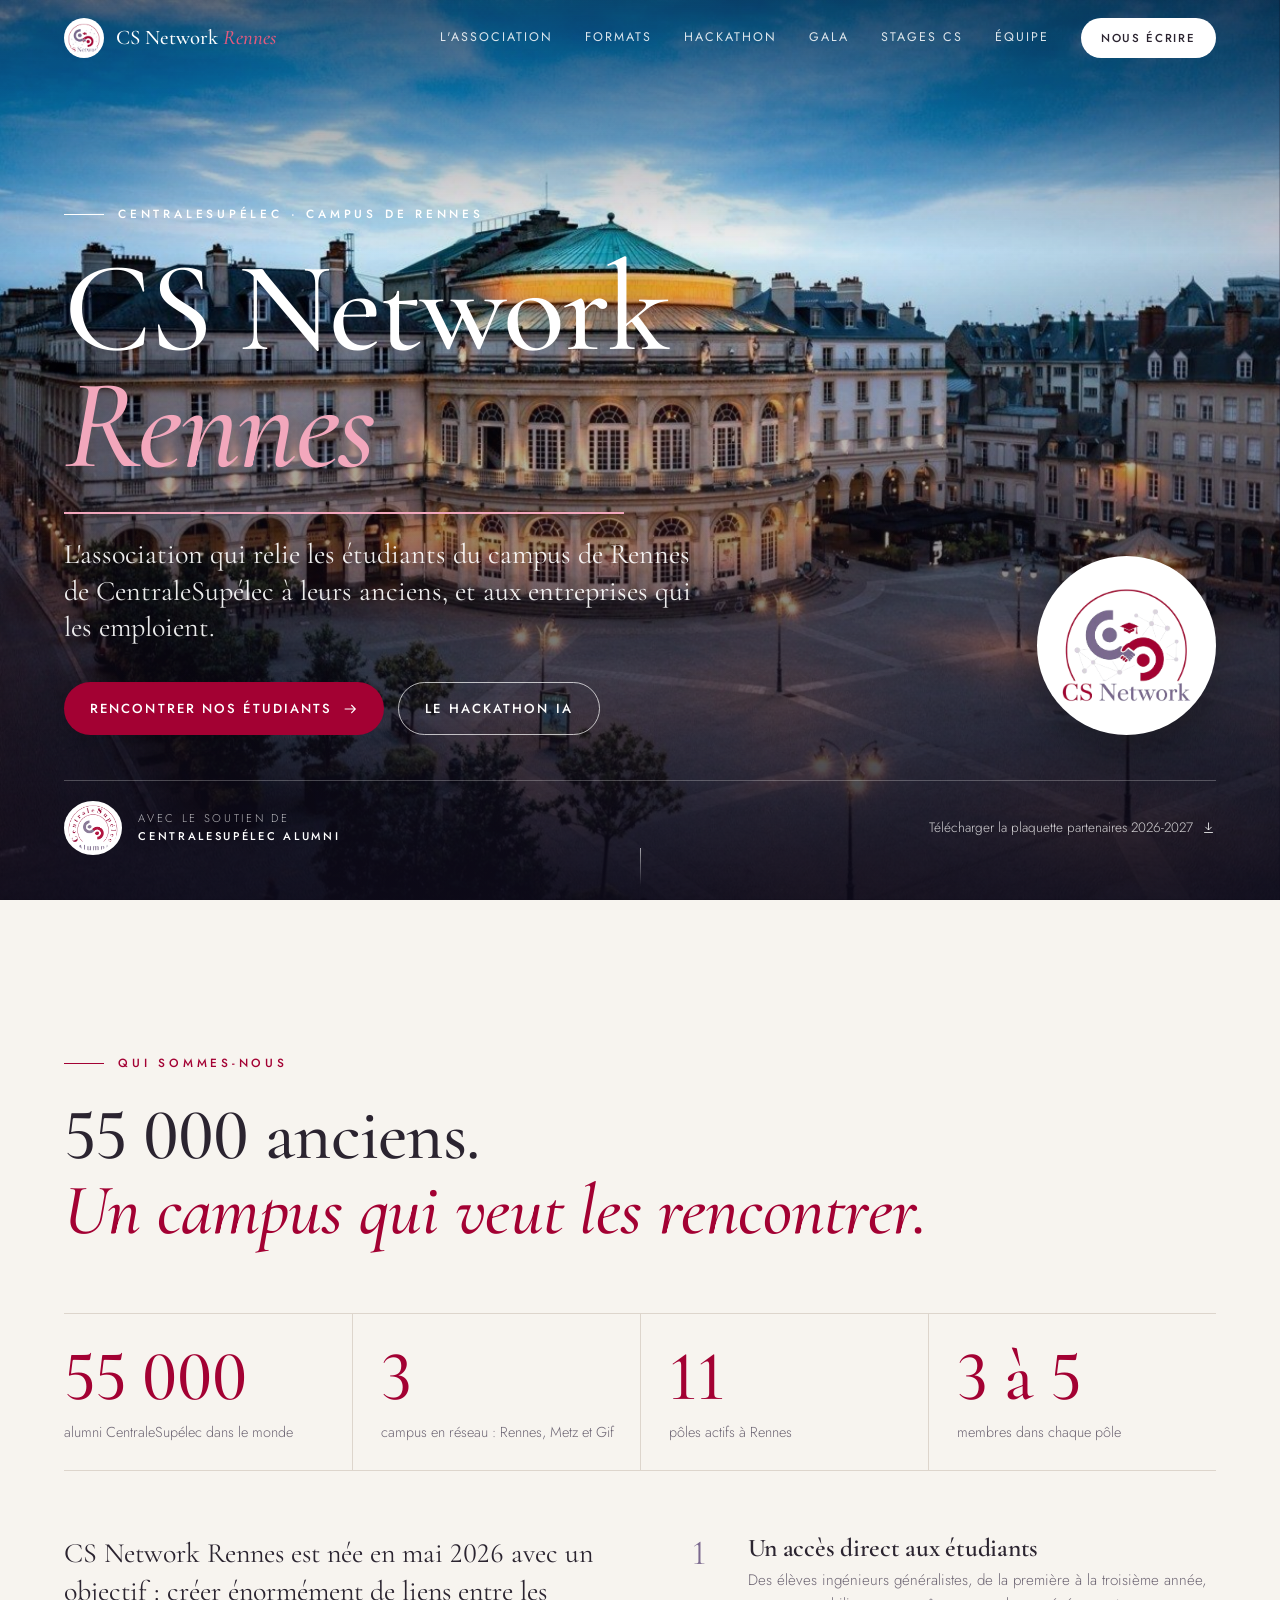
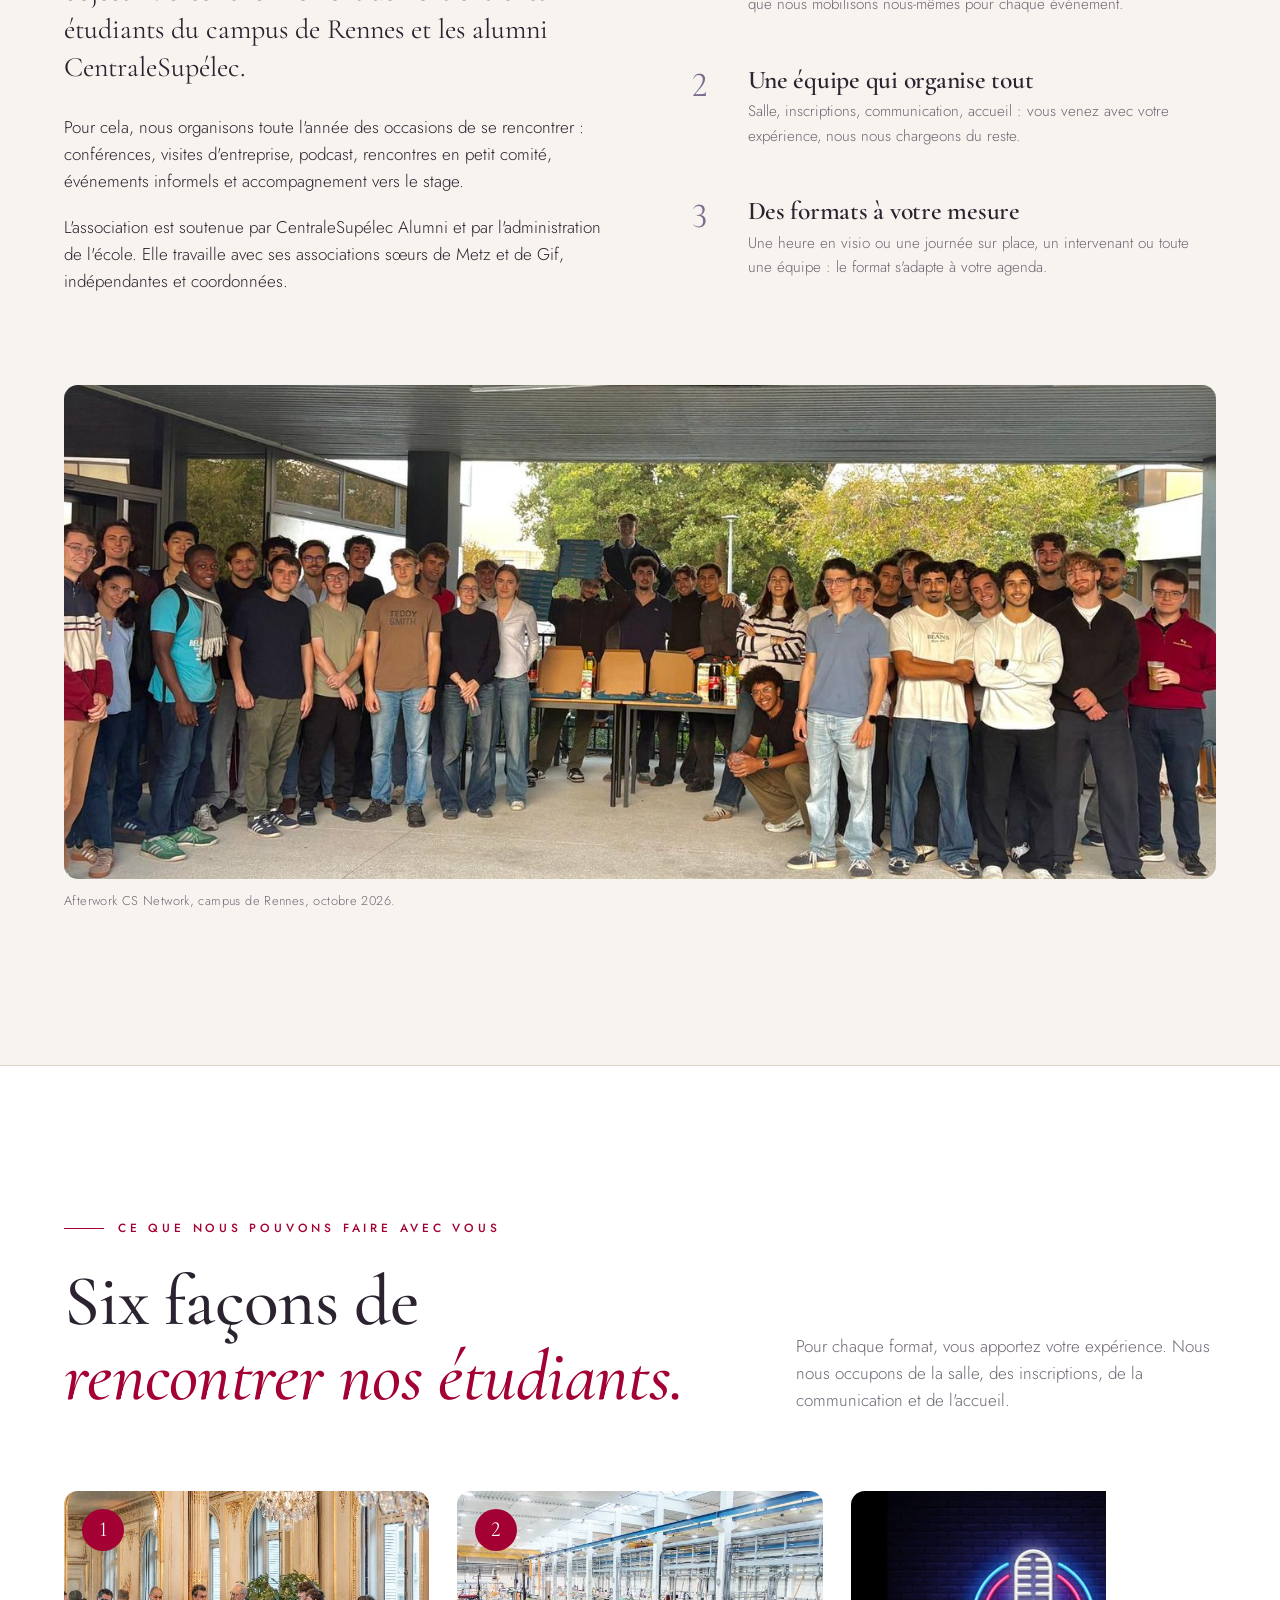
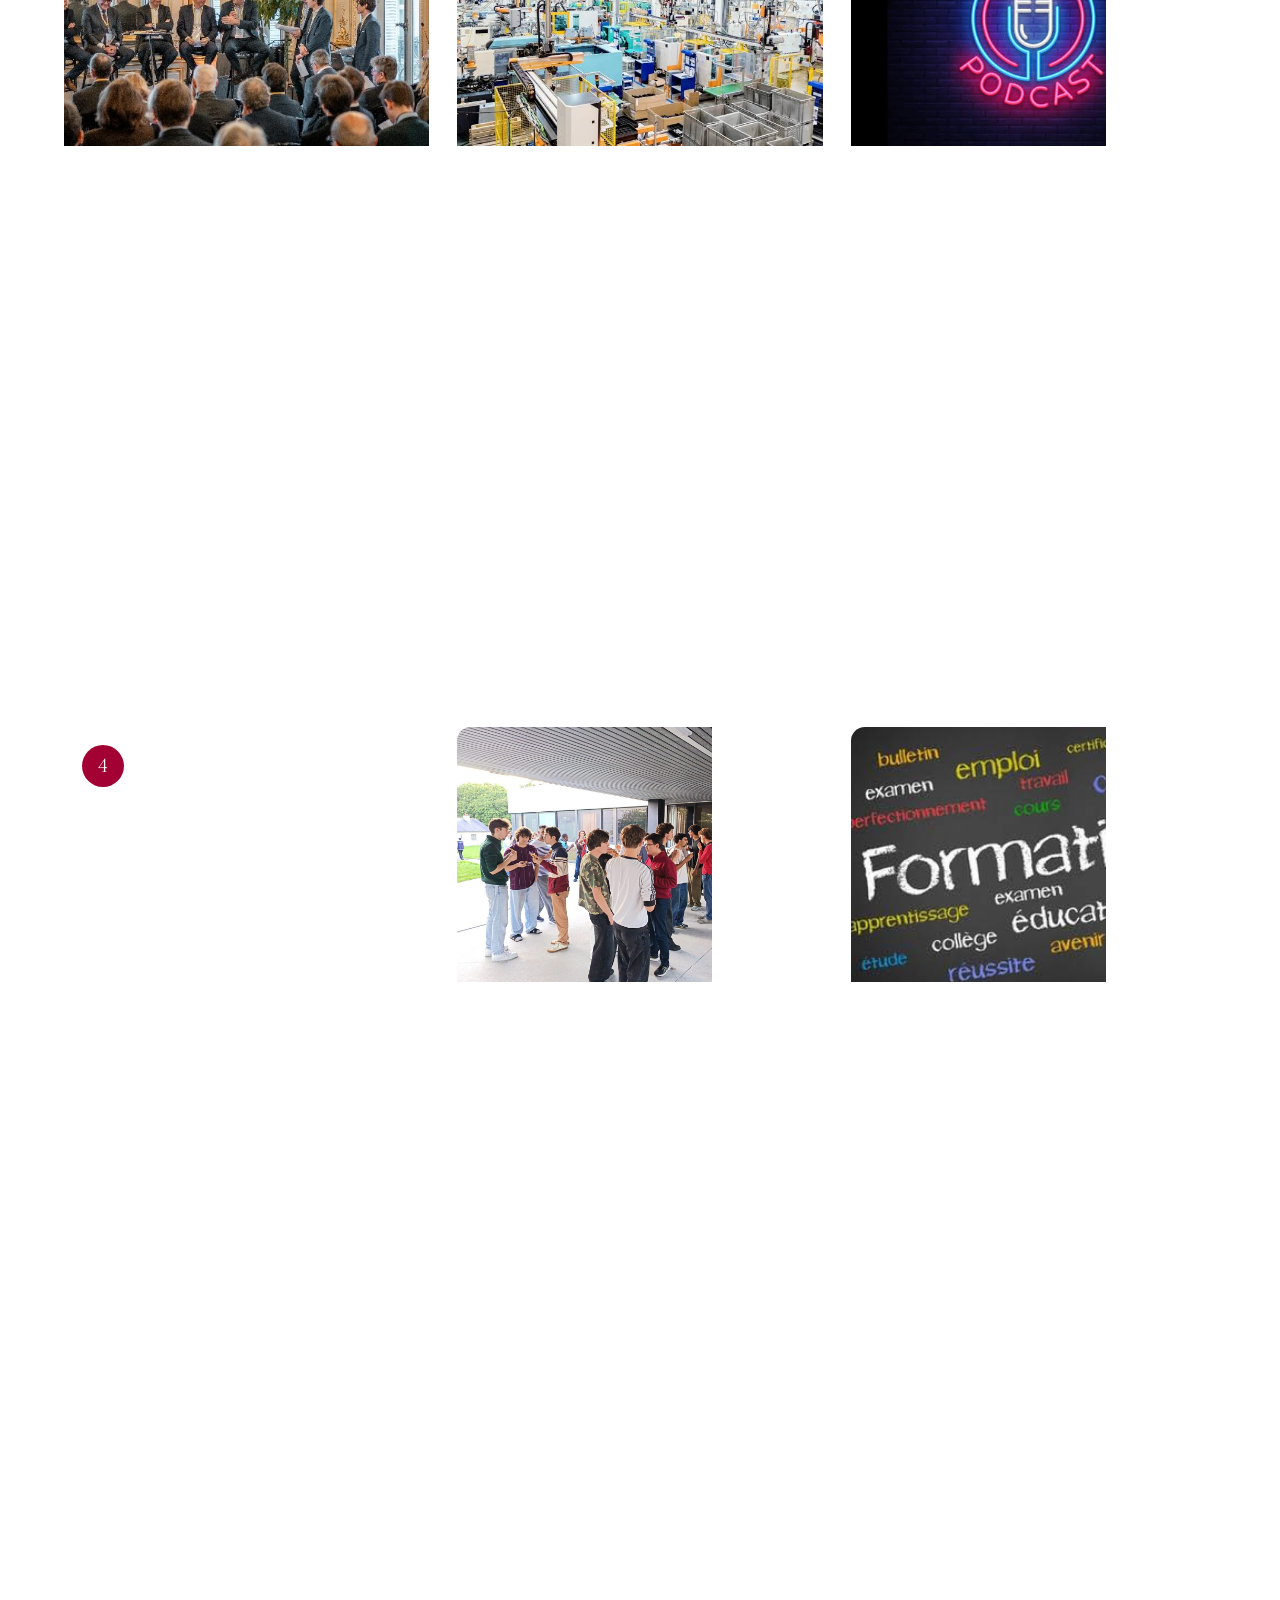
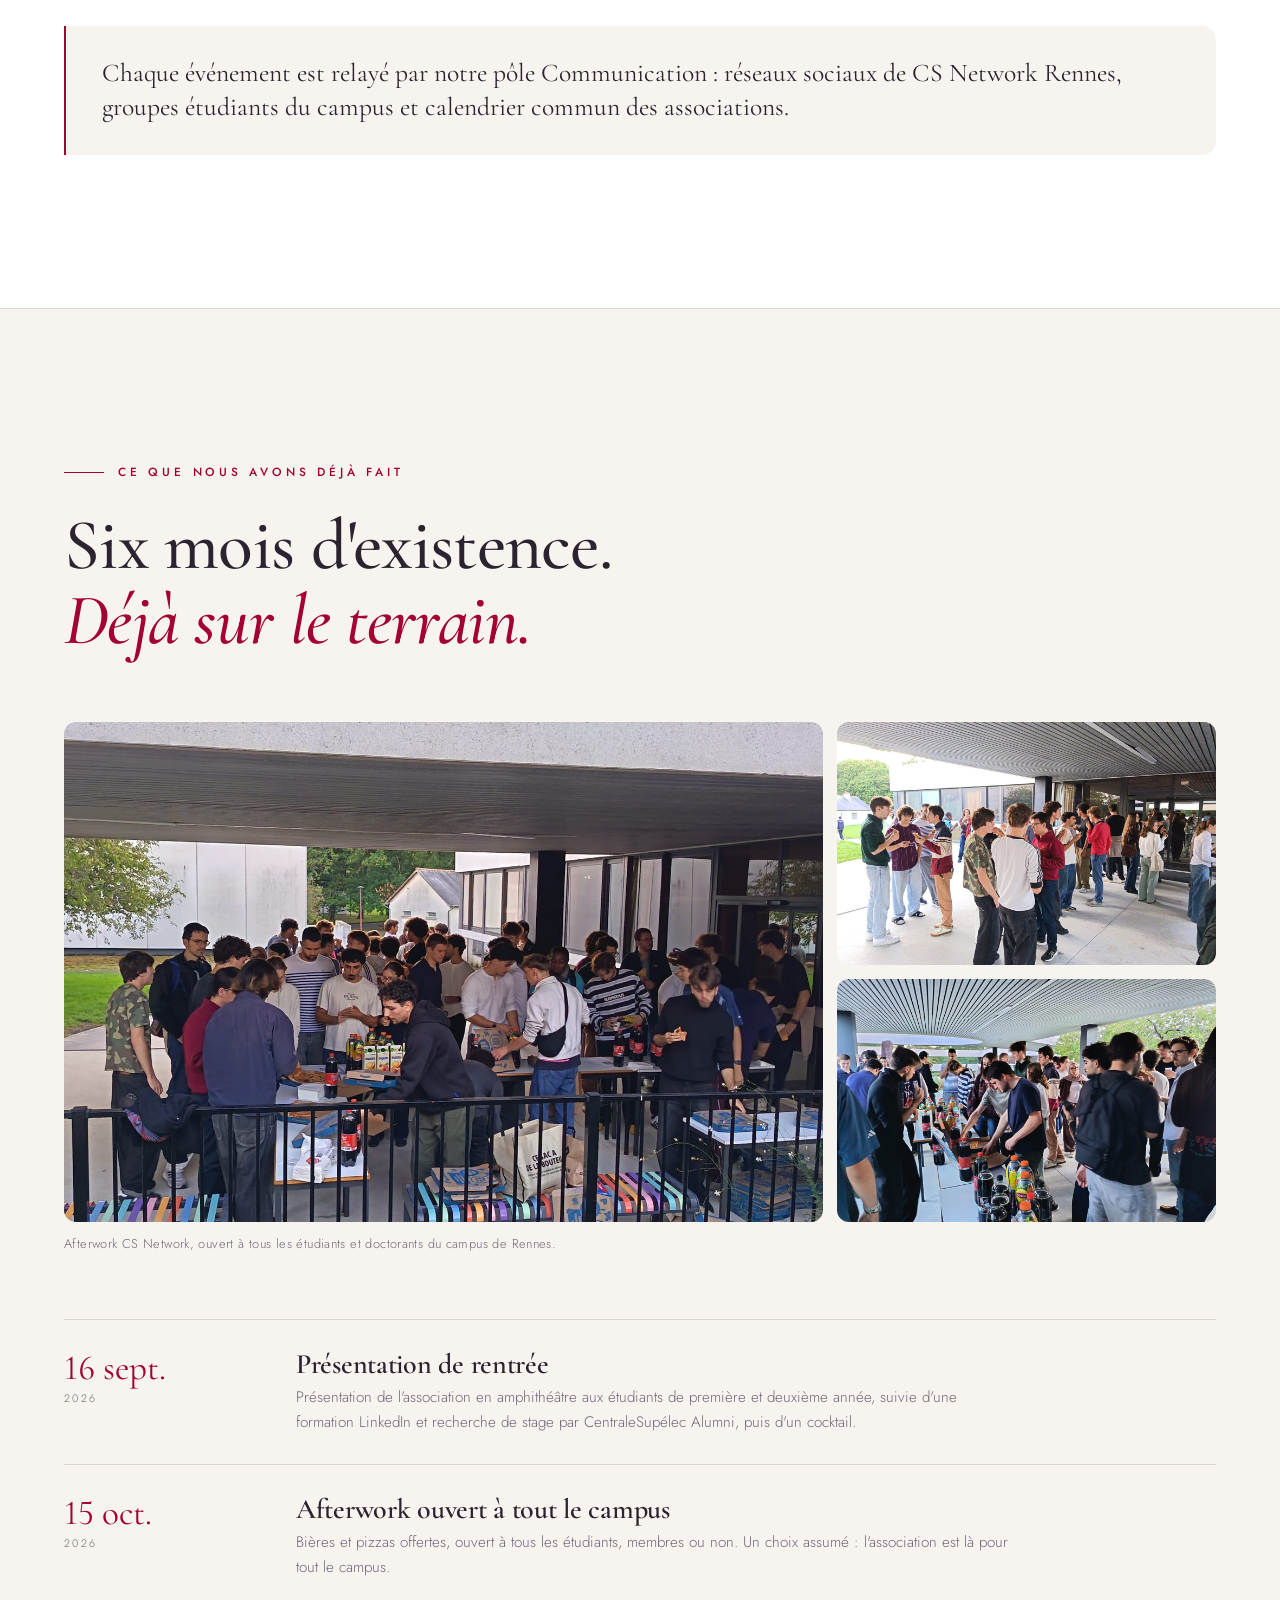
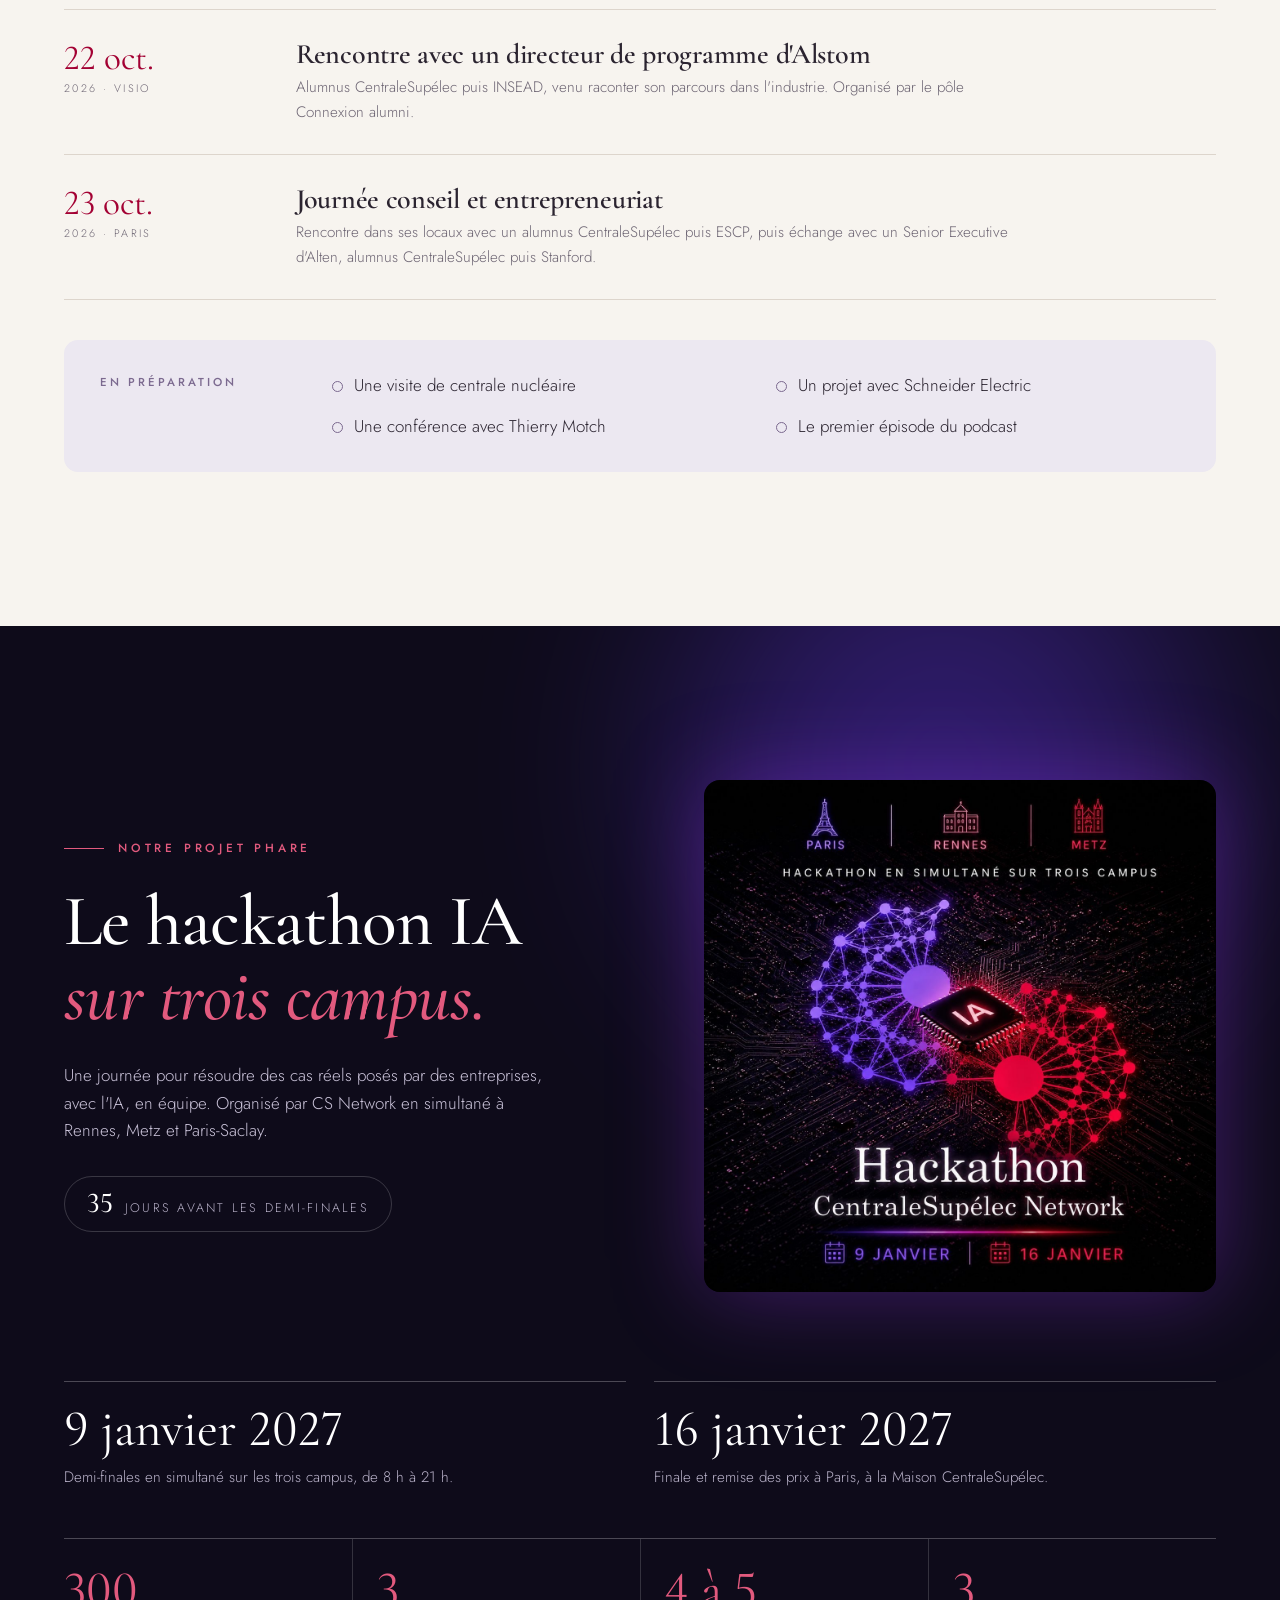
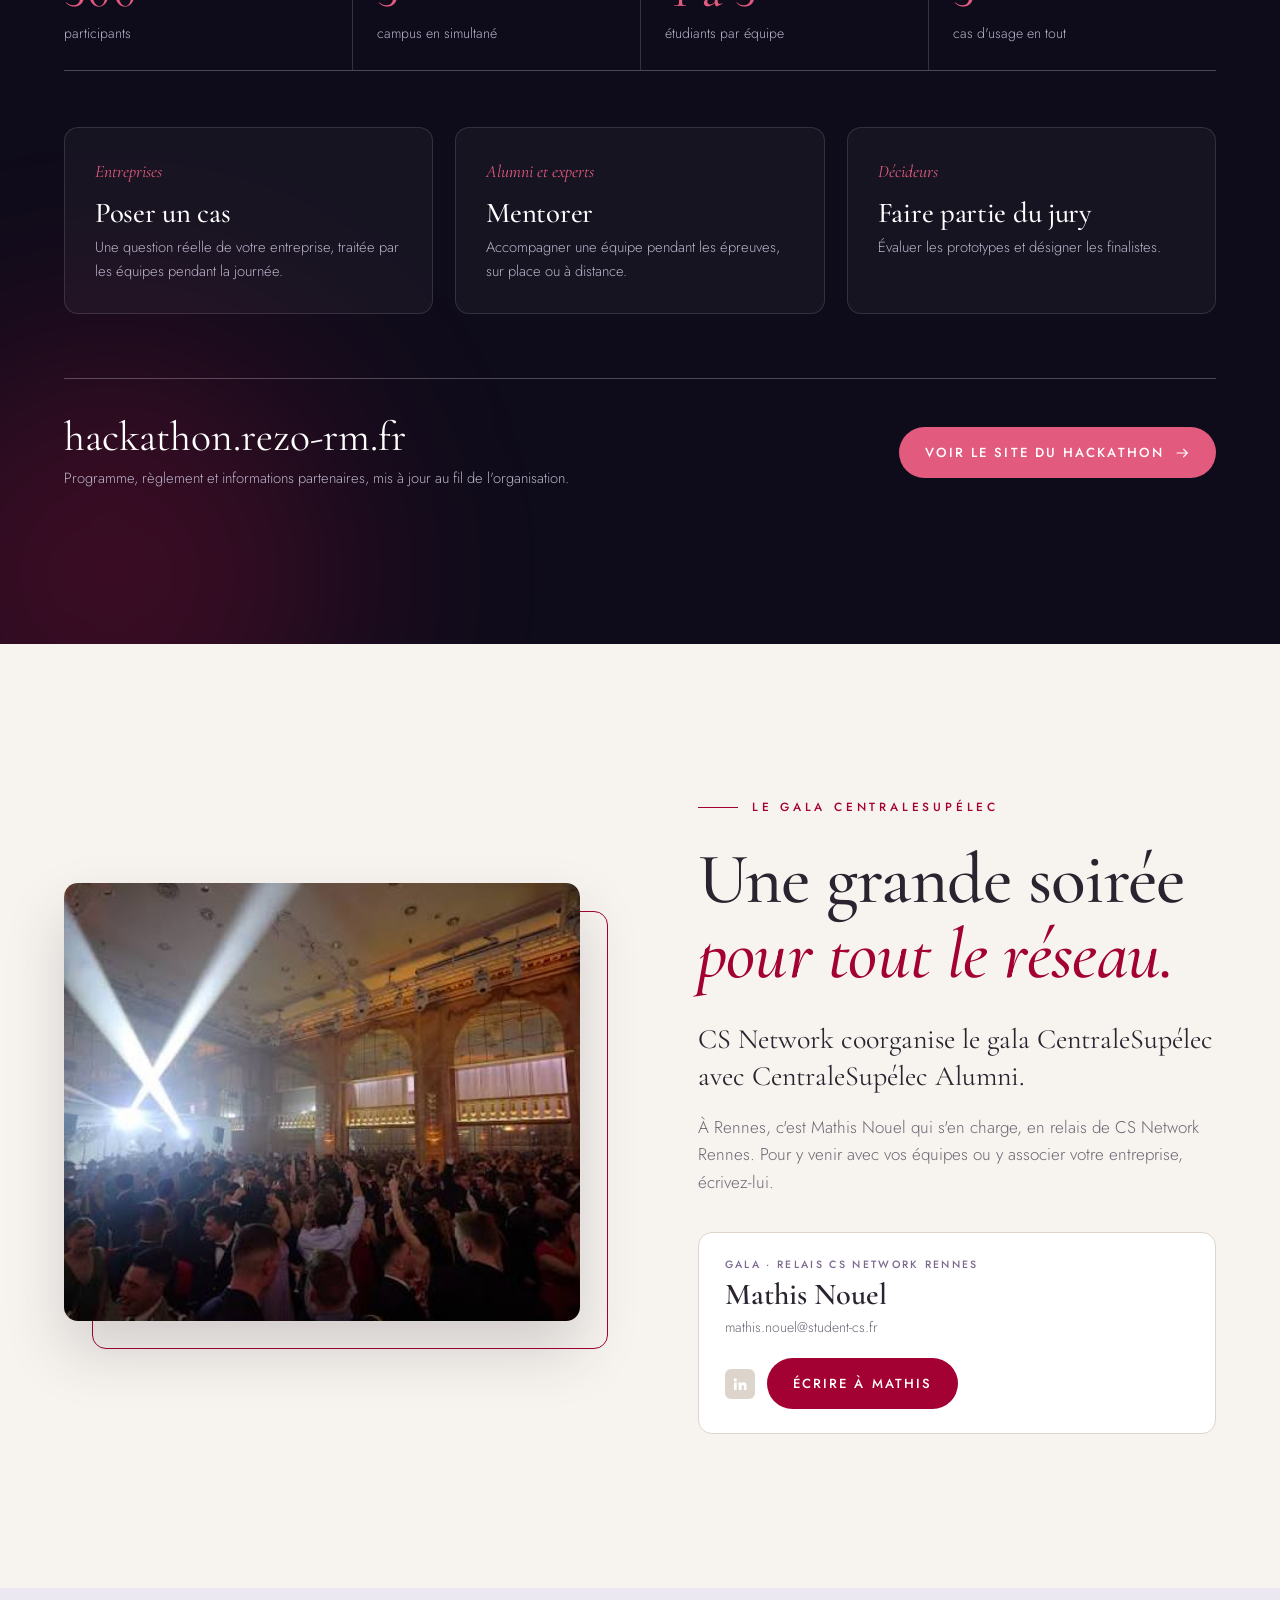
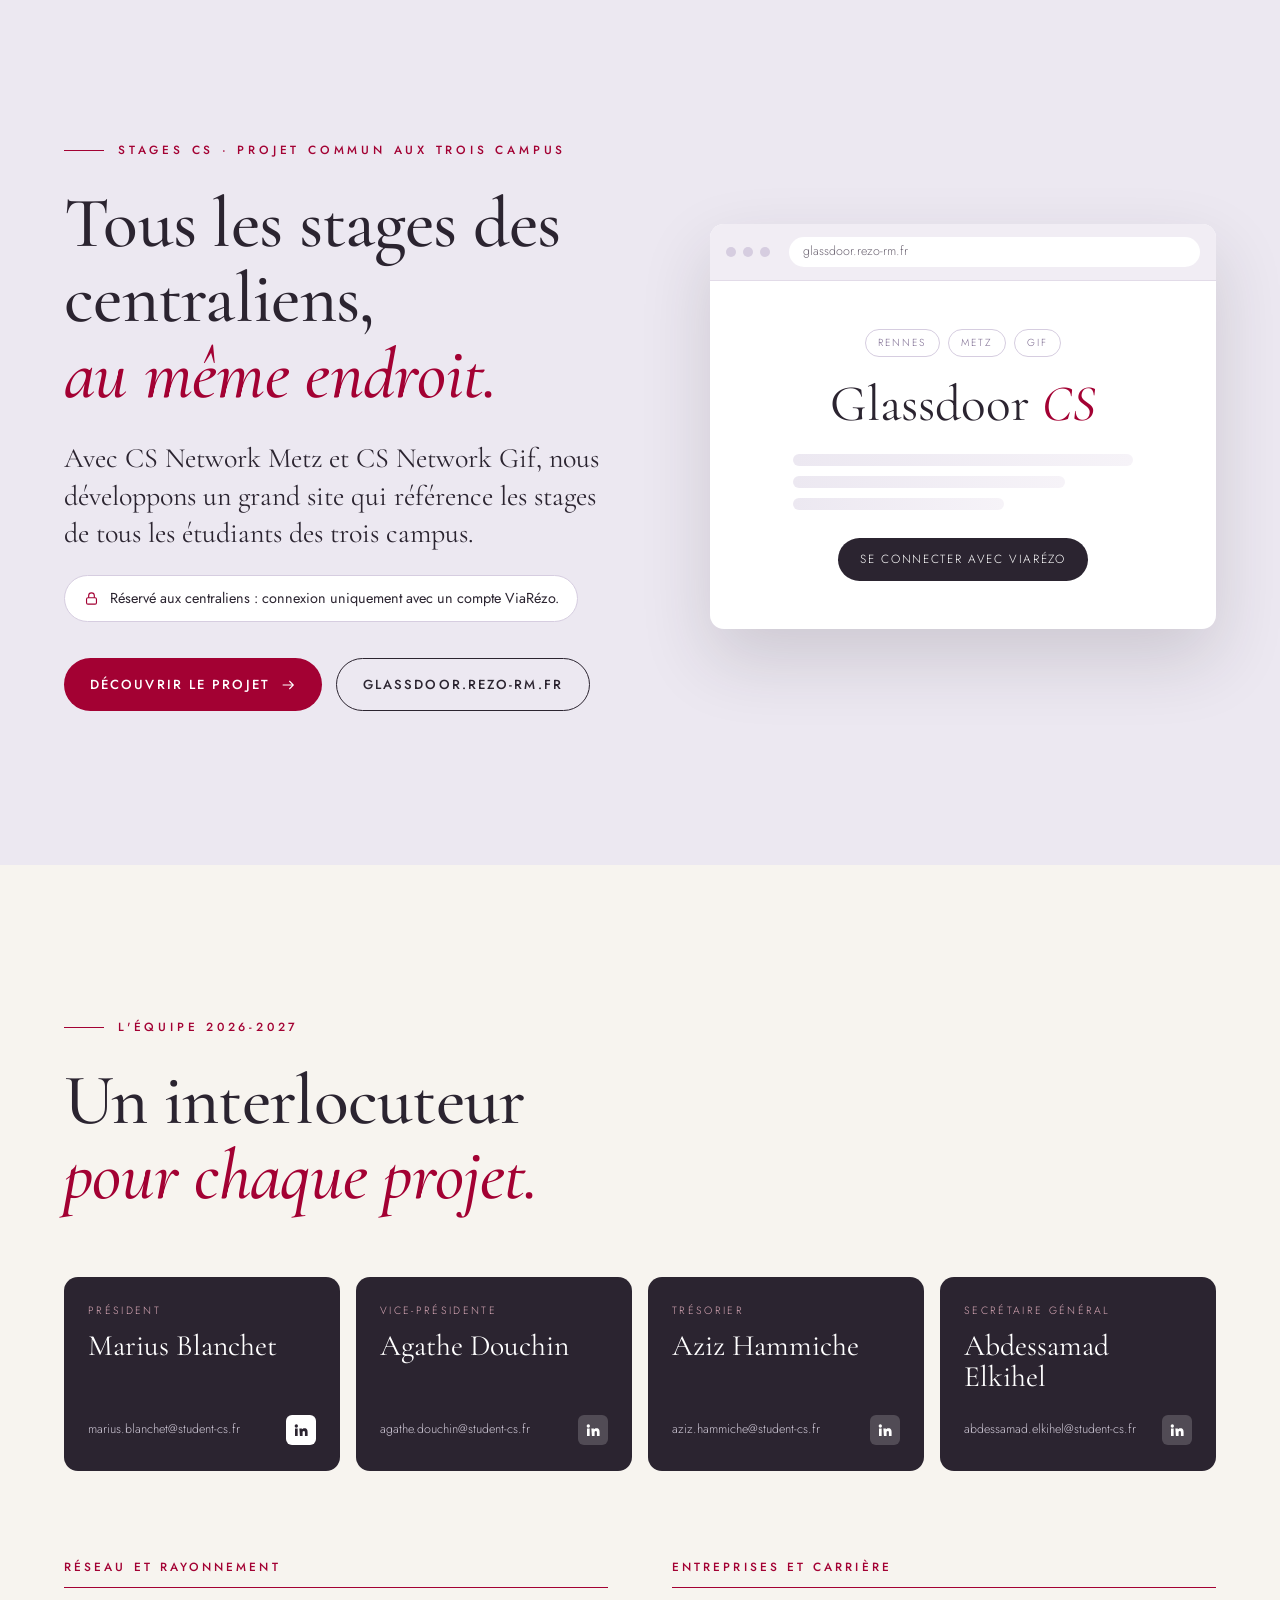
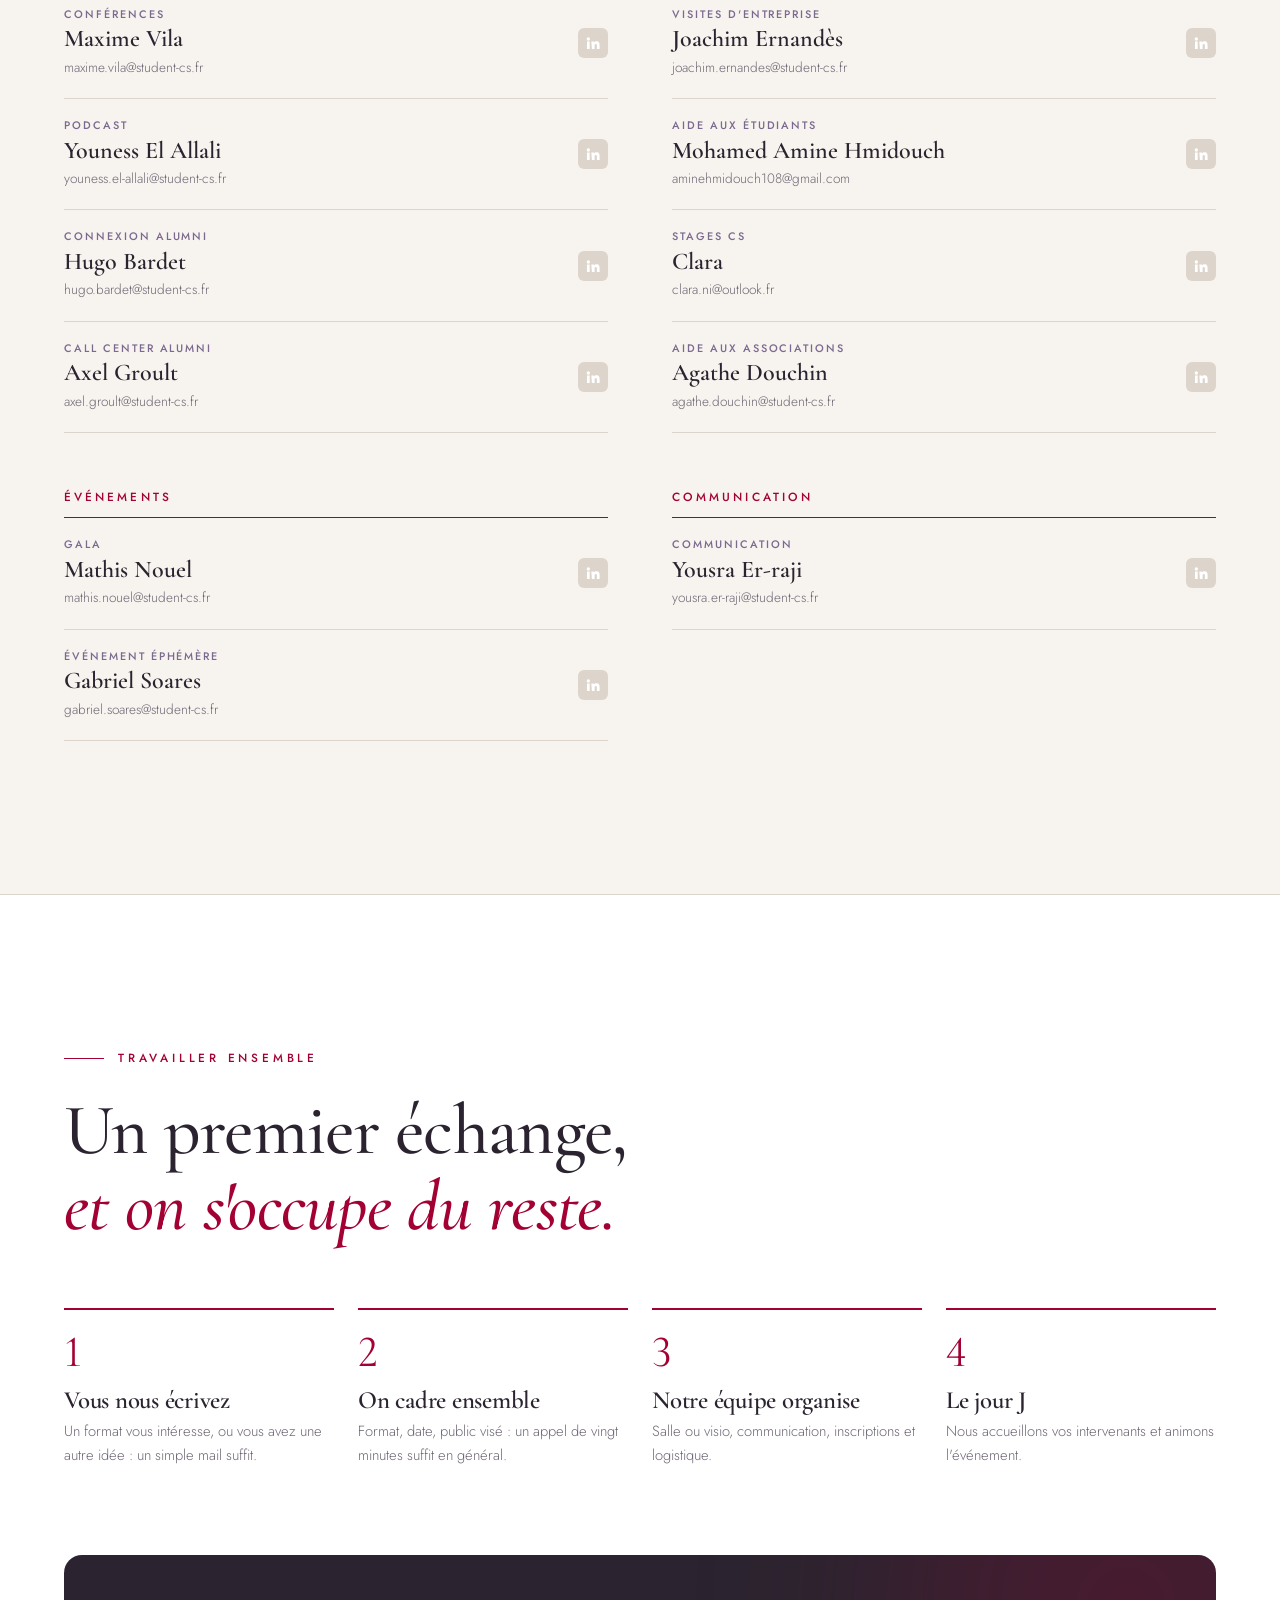
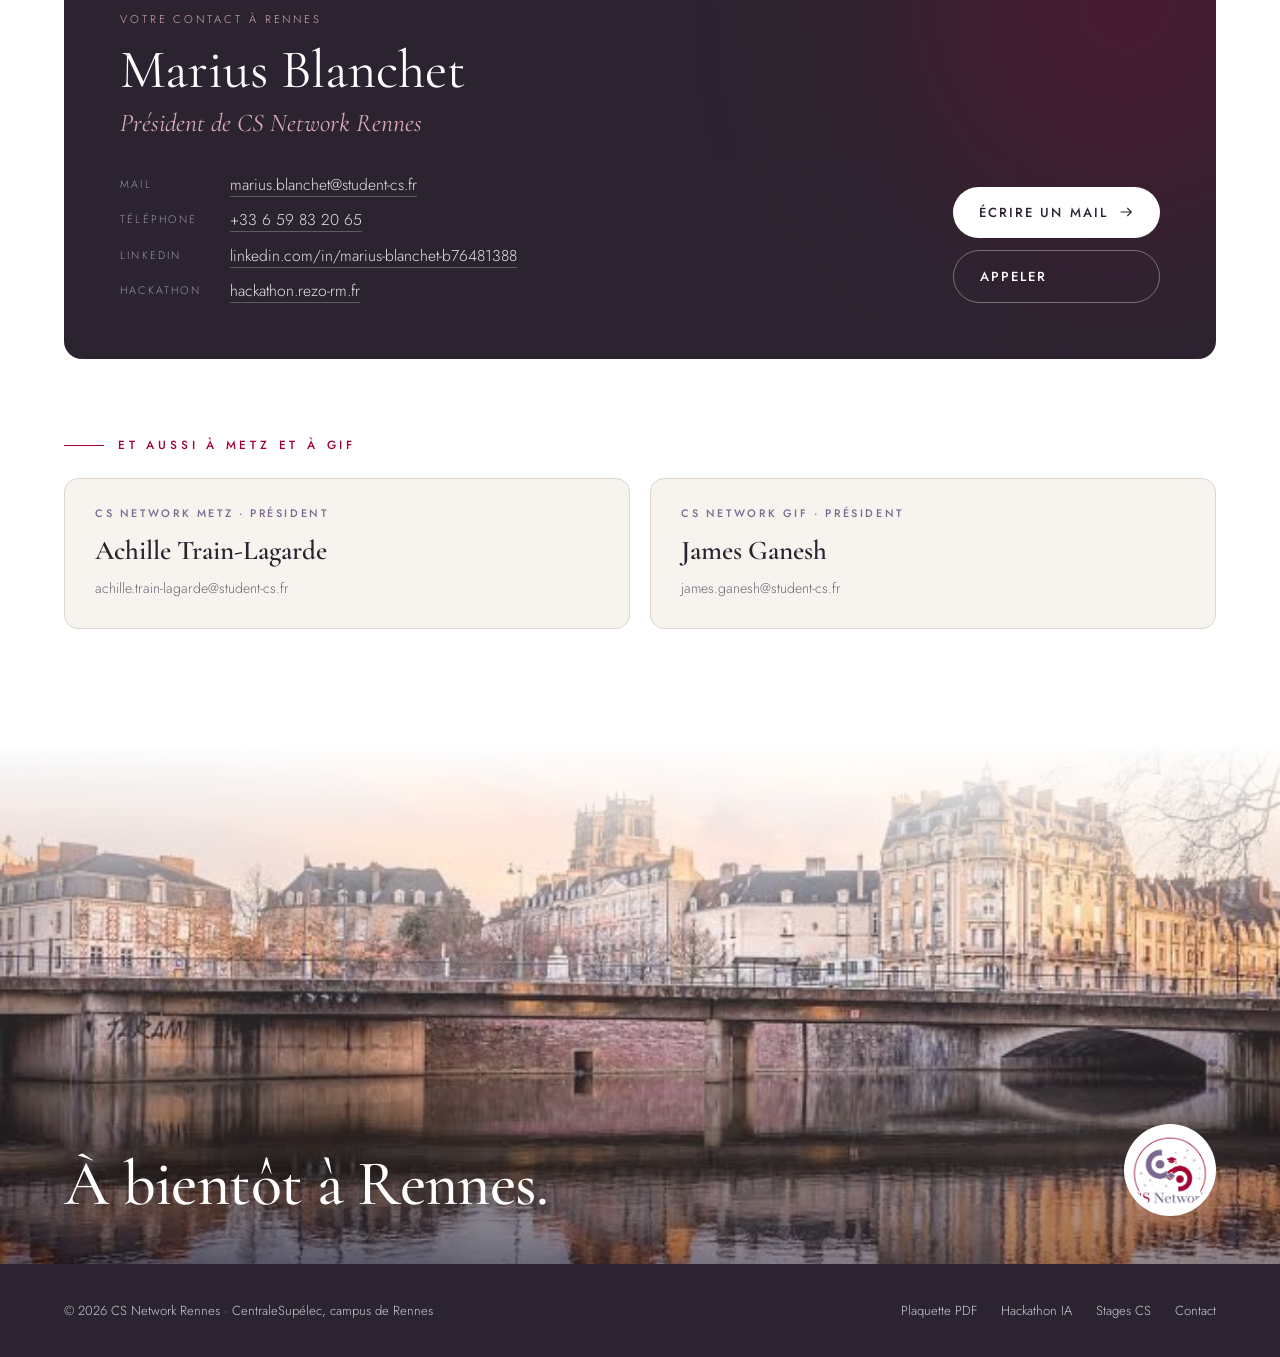
==== commit 3076fda4: "Gala : nouvelle photo. Hackathon : 300 participants, 3 cas d'usage, de 8 h à 21 h Co-Authored-By: Cl" ====
--- a/index.html
+++ b/index.html
@@ -2,481 +2,514 @@
 <html lang="fr">
 <head>
 <meta charset="utf-8">
+<meta name="viewport" content="width=device-width, initial-scale=1">
 <title>CS Network Rennes</title>
-<style>
-@font-face{font-family:"Cormorant";src:url(fonts/cormorant-garamond-latin-400-normal.woff2);font-weight:400}
-@font-face{font-family:"Cormorant";src:url(fonts/cormorant-garamond-latin-500-normal.woff2);font-weight:500}
-@font-face{font-family:"Cormorant";src:url(fonts/cormorant-garamond-latin-600-normal.woff2);font-weight:600}
-@font-face{font-family:"Cormorant";src:url(fonts/cormorant-garamond-latin-400-italic.woff2);font-weight:400;font-style:italic}
-@font-face{font-family:"Cormorant";src:url(fonts/cormorant-garamond-latin-500-italic.woff2);font-weight:500;font-style:italic}
-@font-face{font-family:"Jost";src:url(fonts/jost-latin-300-normal.woff2);font-weight:300}
-@font-face{font-family:"Jost";src:url(fonts/jost-latin-400-normal.woff2);font-weight:400}
-@font-face{font-family:"Jost";src:url(fonts/jost-latin-500-normal.woff2);font-weight:500}
-
-:root{
-  --red:#A30133; --red-soft:#F3E3E7; --violet:#7B698F; --violet-soft:#ECE8F1;
-  --ink:#2B2430; --muted:#6E6674; --cream:#F7F4EF; --line:#DDD5CC; --white:#fff;
-}
-@page{size:A4;margin:0}
-*{box-sizing:border-box;margin:0;padding:0}
-html,body{background:#ccc}
-body{font-variant-numeric:lining-nums;font-family:"Jost",sans-serif;font-weight:300;color:var(--ink);font-size:9.6pt;line-height:1.5;-webkit-print-color-adjust:exact;print-color-adjust:exact}
-.page{width:210mm;height:297mm;position:relative;overflow:hidden;background:var(--cream);page-break-after:always;margin:0 auto}
-.pad{padding:20mm 18mm 18mm}
-h1,h2,h3,.serif{font-family:"Cormorant",serif;font-weight:500;line-height:1.08;letter-spacing:-.005em}
-h2{font-size:34pt;color:var(--ink)}
-h2 em,h1 em{font-style:italic;color:var(--red)}
-h3{font-size:16pt}
-.kicker{font-family:"Jost";font-weight:500;font-size:7.6pt;letter-spacing:.32em;text-transform:uppercase;color:var(--red);margin-bottom:5mm;display:flex;align-items:center;gap:3mm}
-.kicker::before{content:"";width:9mm;height:1px;background:var(--red)}
-.lead{font-family:"Cormorant";font-size:15pt;line-height:1.35;color:var(--ink);font-weight:400}
-.muted{color:var(--muted)}
-.folio{position:absolute;bottom:9mm;left:18mm;right:18mm;display:flex;justify-content:space-between;font-size:7pt;letter-spacing:.18em;text-transform:uppercase;color:var(--muted)}
-.folio b{font-weight:500;color:var(--red)}
-img{display:block}
-.photo{width:100%;height:100%;object-fit:cover}
-
-/* ---------- COVER ---------- */
-.cover{background:var(--ink)}
-.cover .hero{position:absolute;inset:0 0 auto 0;height:182mm}
-.cover .hero::after{content:"";position:absolute;inset:0;background:linear-gradient(180deg,rgba(43,36,48,.15) 0%,rgba(43,36,48,0) 40%,rgba(43,36,48,.55) 85%,var(--cream) 100%)}
-.cover .panel{position:absolute;left:0;right:0;bottom:0;height:127mm;background:var(--cream);padding:6mm 18mm 0}
-.cover .badge{position:absolute;top:14mm;left:18mm;display:flex;align-items:center;gap:3mm;color:#fff;font-size:7.4pt;letter-spacing:.3em;text-transform:uppercase;font-weight:500}
-.cover .badge span{width:9mm;height:1px;background:#fff}
-.cover .logo{position:absolute;right:18mm;top:150mm;width:46mm;height:46mm;border-radius:50%;background:#fff;padding:5mm;box-shadow:0 6px 24px rgba(43,36,48,.18)}
-.cover .logo img{width:100%;height:100%;object-fit:contain}
-.cover h1{font-size:58pt;line-height:.95;color:var(--ink);margin-top:6mm}
-.cover h1 em{display:block}
-.cover .rule{width:120mm;height:1.2px;background:var(--red);margin:6mm 0 5mm}
-.cover .tag{font-family:"Cormorant";font-size:17pt;line-height:1.3;max-width:120mm}
-.cover .bottom{position:absolute;left:18mm;right:18mm;bottom:13mm;display:flex;align-items:flex-end;justify-content:space-between;border-top:1px solid var(--line);padding-top:5mm}
-.cover .partner{display:flex;align-items:center;gap:4mm;font-size:7pt;letter-spacing:.24em;text-transform:uppercase;color:var(--muted)}
-.cover .partner img{height:17mm}
-.cover .where{text-align:right;font-size:8pt;color:var(--muted);line-height:1.6}
-
-/* ---------- STATS ---------- */
-.stats{display:grid;grid-template-columns:repeat(4,1fr);border-top:1px solid var(--line);border-bottom:1px solid var(--line);margin:9mm 0}
-.stat{padding:5mm 4mm 5mm 0}
-.stat+.stat{padding-left:5mm;border-left:1px solid var(--line)}
-.stat .n{font-family:"Cormorant";font-size:34pt;color:var(--red);line-height:1;font-weight:500}
-.stat .l{font-size:8pt;color:var(--muted);margin-top:2mm;line-height:1.35}
-
-.two{display:grid;grid-template-columns:1fr 1fr;gap:9mm}
-.pillars{display:grid;gap:5mm}
-.pillar{display:grid;grid-template-columns:9mm 1fr;gap:3mm}
-.pillar .num{font-family:"Cormorant";font-size:20pt;color:var(--violet);line-height:1}
-.pillar h4{font-family:"Cormorant";font-size:14pt;font-weight:600;margin-bottom:1mm}
-.pillar p{font-size:8.8pt;color:var(--muted)}
-
-/* ---------- OFFERS ---------- */
-.offers{display:grid;gap:6mm;margin-top:8mm}
-.offer{display:grid;grid-template-columns:52mm 1fr;background:#fff;border-radius:2.5mm;overflow:hidden;box-shadow:0 1px 0 var(--line)}
-.offer .img{height:100%;min-height:58mm;position:relative}
-.offer .img .tagn{position:absolute;left:4mm;top:4mm;background:var(--red);color:#fff;font-family:"Cormorant";font-size:14pt;width:9mm;height:9mm;border-radius:50%;display:flex;align-items:center;justify-content:center;line-height:1}
-.offer .body{padding:6mm 7mm 6mm}
-.offer h3{font-size:19pt;margin-bottom:1.5mm}
-.offer .desc{font-size:9pt;color:var(--ink);margin-bottom:4mm}
-.split{display:grid;grid-template-columns:1fr 1fr;gap:5mm;border-top:1px solid var(--line);padding-top:3.5mm}
-.split h5{font-size:6.8pt;letter-spacing:.24em;text-transform:uppercase;font-weight:500;margin-bottom:1.4mm}
-.split .you h5{color:var(--violet)}
-.split .us h5{color:var(--red)}
-.split ul{list-style:none;font-size:8.4pt;color:var(--muted)}
-.split li{padding-left:3.5mm;position:relative;margin-bottom:.6mm}
-.split li::before{content:"";position:absolute;left:0;top:2.1mm;width:1.6mm;height:1px;background:currentColor}
-.proof{margin-top:3mm;font-size:8pt;color:var(--red);font-style:italic;font-family:"Cormorant";font-size:11pt}
-.offer.noimg{grid-template-columns:1fr}
-.duo{display:grid;grid-template-columns:1fr 1fr;gap:6mm}
-.duo .offer{grid-template-columns:1fr}
-.duo .offer .img{min-height:36mm;height:36mm}
-.icon-head{display:flex;align-items:center;gap:3mm;margin-bottom:2mm}
-
-/* ---------- DONE ---------- */
-.mosaic{display:grid;grid-template-columns:2fr 1fr;grid-template-rows:36mm 36mm;gap:2.5mm;margin:6mm 0 3mm}
-.mosaic div{overflow:hidden;border-radius:2mm}
-.mosaic .big{grid-row:span 2}
-.caption{font-size:7.6pt;color:var(--muted);letter-spacing:.04em}
-.timeline{margin-top:5mm;display:grid;gap:0}
-.ev{display:grid;grid-template-columns:30mm 1fr;gap:6mm;padding:3.2mm 0;border-top:1px solid var(--line)}
-.ev:last-child{border-bottom:1px solid var(--line)}
-.ev .d{font-family:"Cormorant";font-size:15pt;color:var(--red);line-height:1.05}
-.ev .d small{display:block;font-family:"Jost";font-size:6.8pt;letter-spacing:.2em;text-transform:uppercase;color:var(--muted);margin-top:1mm}
-.ev h4{font-family:"Cormorant";font-size:14pt;font-weight:600;margin-bottom:.8mm}
-.ev p{font-size:8.6pt;color:var(--muted)}
-.prep{margin-top:5mm;background:var(--violet-soft);border-radius:2.5mm;padding:5mm 6mm;display:grid;grid-template-columns:34mm 1fr;gap:5mm;align-items:start}
-.prep h5{font-size:7pt;letter-spacing:.26em;text-transform:uppercase;color:var(--violet);font-weight:500;padding-top:1mm}
-.prep ul{list-style:none;display:grid;grid-template-columns:1fr 1fr;gap:1.8mm 6mm;font-size:8.6pt}
-.prep li{padding-left:4mm;position:relative}
-.prep li::before{content:"";position:absolute;left:0;top:2mm;width:1.8mm;height:1.8mm;border-radius:50%;border:1px solid var(--violet)}
-
-/* ---------- HACKATHON ---------- */
-.hk{background:#0E0B1A;color:#EDEAF4}
-.hk .visual{position:absolute;top:20mm;right:18mm;width:78mm;height:78mm;border-radius:3mm;overflow:hidden;box-shadow:0 0 60px rgba(160,60,255,.25)}
-
-.hk .kicker{color:#E25A7E}.hk .kicker::before{background:#E25A7E}
-.hk h2{color:#fff;font-size:34pt;max-width:92mm}
-.hk h2 .nw{white-space:nowrap}
-.hk h2 em{color:#E25A7E}
-.hk .content{position:absolute;left:18mm;right:18mm;top:22mm}
-.hk .dates{margin-top:30mm;display:grid;grid-template-columns:1fr 1fr;gap:6mm}
-.hk .date{border-top:1px solid rgba(255,255,255,.25);padding-top:4mm}
-.hk .date .n{font-family:"Cormorant";font-size:28pt;color:#fff;line-height:1}
-.hk .date p{font-size:8.6pt;color:#B9B2C9;margin-top:1.5mm}
-.hk .figs{display:grid;grid-template-columns:repeat(4,1fr);gap:0;margin-top:9mm;border-top:1px solid rgba(255,255,255,.25);border-bottom:1px solid rgba(255,255,255,.25)}
-.hk .fig{padding:4.5mm 3mm 4.5mm 0}
-.hk .fig+.fig{padding-left:4mm;border-left:1px solid rgba(255,255,255,.18)}
-.hk .fig .n{font-family:"Cormorant";font-size:26pt;color:#E25A7E;line-height:1}
-.hk .fig .l{font-size:7.8pt;color:#B9B2C9;margin-top:1.5mm;line-height:1.35}
-.hk .roles{display:grid;grid-template-columns:repeat(3,1fr);gap:5mm;margin-top:12mm}
-.hk .role{min-height:38mm}
-.hk .role{background:rgba(255,255,255,.05);border:1px solid rgba(255,255,255,.12);border-radius:2.5mm;padding:5mm}
-.hk .role h4{font-family:"Cormorant";font-size:15pt;color:#fff;font-weight:500;margin-bottom:1.5mm}
-.hk .role p{font-size:8.3pt;color:#B9B2C9}
-.hk .cta{position:absolute;left:18mm;right:18mm;bottom:18mm;display:flex;align-items:center;gap:7mm;border-top:1px solid rgba(255,255,255,.25);padding-top:6mm}
-.hk .cta img{width:24mm;height:24mm;background:#fff;padding:2mm;border-radius:1.5mm}
-.hk .cta .url{font-family:"Cormorant";font-size:22pt;color:#fff}
-.hk .cta p{font-size:8.4pt;color:#B9B2C9}
-.hk .folio{color:#8A82A0}
-
-/* ---------- GALA ET STAGES ---------- */
-.gala-ph{position:relative;height:84mm;border-radius:2.5mm;overflow:hidden;margin-top:8mm}
-.gala-ph .gd{position:absolute;right:5mm;bottom:5mm;width:26mm;height:26mm;border-radius:50%;background:var(--ink);color:#fff;display:flex;flex-direction:column;align-items:center;justify-content:center;font-family:"Cormorant";font-size:17pt;line-height:1}
-.gala-ph .gd span{font-family:"Jost";font-size:6pt;letter-spacing:.24em;text-transform:uppercase;color:#D9A9B7;margin-bottom:1.2mm}
-.gala-row{display:grid;grid-template-columns:1fr 72mm;gap:8mm;margin-top:6mm;align-items:start}
-.gala-row h3,.stg h3{font-size:19pt}
-.stg{margin-top:9mm;background:var(--violet-soft);border-radius:2.5mm;padding:6mm 7mm;display:grid;grid-template-columns:1fr 58mm;gap:7mm;align-items:center}
-.stg p{font-size:9pt}
-.stg-url{border-left:1px solid #CFC5DA;padding-left:6mm}
-.stg-url .u{font-family:"Cormorant";font-size:15pt;color:var(--red);line-height:1.15}
-.stg-url p{font-size:7.8pt;color:var(--muted);margin-top:2mm}
-.stg-url .acc{font-size:8.4pt;color:var(--ink);font-weight:500;background:#fff;border-radius:1.5mm;padding:2mm 2.5mm;margin-top:3mm}
-
-/* ---------- TEAM ---------- */
-.bureau{display:grid;grid-template-columns:repeat(2,1fr);gap:3mm;margin:7mm 0 7mm}
-.b{background:var(--ink);color:#fff;border-radius:2.5mm;padding:4.5mm 4mm}
-.b .r{font-size:6.6pt;letter-spacing:.22em;text-transform:uppercase;color:#D9A9B7}
-.b .nm{font-family:"Cormorant";font-size:17pt;line-height:1.1;margin:1mm 0 2mm}
-.b .ct{display:flex;align-items:center;justify-content:space-between;gap:2mm;font-size:8pt;color:#CFC8D6}
-.groups{display:grid;grid-template-columns:1fr 1fr;gap:6mm 8mm}
-.group h5{font-size:7pt;letter-spacing:.26em;text-transform:uppercase;color:var(--red);font-weight:500;padding-bottom:2mm;border-bottom:1px solid var(--red);margin-bottom:1mm}
-.p{display:grid;grid-template-columns:1fr auto;align-items:center;gap:3mm;padding:2.6mm 0;border-bottom:1px solid var(--line)}
-.p .pole{font-size:6.8pt;letter-spacing:.18em;text-transform:uppercase;color:var(--violet);font-weight:500}
-.p .nm{font-family:"Cormorant";font-size:13.5pt;font-weight:600;line-height:1.15}
-.p .mail{font-size:7.8pt;color:var(--muted)}
-.li{width:6.2mm;height:6.2mm;border-radius:1.2mm;display:flex;align-items:center;justify-content:center;flex:none}
-.li svg{width:3.6mm;height:3.6mm;fill:#fff}
-.li.on{background:var(--violet)}
-.li.off{background:var(--line)}
-.b .li.on{background:#fff}.b .li.on svg{fill:var(--ink)}
-.b .li.off{background:rgba(255,255,255,.18)}
-a{color:inherit;text-decoration:none}
-
-/* ---------- CONTACT ---------- */
-.steps{display:grid;grid-template-columns:repeat(4,1fr);gap:4mm;margin:8mm 0 10mm}
-.step{border-top:2px solid var(--red);padding-top:4mm}
-.step .n{font-family:"Cormorant";font-size:26pt;color:var(--red);line-height:1}
-.step h4{font-family:"Cormorant";font-size:13.5pt;font-weight:600;margin:2mm 0 1mm;line-height:1.15}
-.step p{font-size:8.2pt;color:var(--muted)}
-.contact-card{background:var(--ink);color:#fff;border-radius:3mm;padding:9mm 9mm;display:grid;grid-template-columns:1fr 30mm;gap:8mm;align-items:center}
-.contact-card .r{font-size:7pt;letter-spacing:.26em;text-transform:uppercase;color:#D9A9B7}
-.contact-card .nm{font-family:"Cormorant";font-size:28pt;line-height:1.05;margin:2mm 0 4mm}
-.contact-card .line{display:flex;gap:3mm;font-size:9.4pt;color:#E7E2EC;margin-bottom:1.6mm}
-.contact-card .line span{width:20mm;font-size:6.8pt;letter-spacing:.2em;text-transform:uppercase;color:#9C93A8;padding-top:1mm}
-.contact-card img{width:30mm;height:30mm;background:#fff;padding:2mm;border-radius:1.5mm}
-.contact-card .qrl{font-size:6.6pt;color:#9C93A8;text-align:center;margin-top:1.5mm;letter-spacing:.12em;text-transform:uppercase}
-.campus{display:grid;grid-template-columns:1fr 1fr;gap:5mm;margin-top:6mm}
-.cp{border:1px solid var(--line);border-radius:2.5mm;padding:5mm 6mm;background:#fff}
-.cp .r{font-size:6.8pt;letter-spacing:.24em;text-transform:uppercase;color:var(--violet);font-weight:500}
-.cp .nm{font-family:"Cormorant";font-size:16pt;font-weight:600;margin:1mm 0 .5mm}
-.cp .mail{font-size:8.4pt;color:var(--muted)}
-.end{position:absolute;left:0;right:0;bottom:0;height:52mm}
-.end::before{content:"";position:absolute;inset:0;background:linear-gradient(180deg,var(--cream) 0%,rgba(247,244,239,.2) 45%,rgba(43,36,48,.25) 100%);z-index:1}
-.end .sign{position:absolute;z-index:2;left:18mm;right:18mm;bottom:12mm;display:flex;justify-content:space-between;align-items:flex-end;color:#fff}
-.end .sign .serif{font-size:20pt;text-shadow:0 1px 8px rgba(0,0,0,.35)}
-.end .sign img{height:16mm;background:#fff;border-radius:50%;padding:1.5mm}
-</style>
+<meta name="description" content="L'association qui relie les étudiants du campus de Rennes de CentraleSupélec à leurs anciens, et aux entreprises qui les emploient.">
+<meta property="og:title" content="CS Network Rennes">
+<meta property="og:description" content="Conférences, visites d'entreprise, podcast, hackathon IA : rencontrez les étudiants du campus de Rennes de CentraleSupélec.">
+<meta property="og:image" content="img/opera.jpg">
+<link rel="icon" href="img/logo-csn.png">
+<script>document.documentElement.classList.add('js')</script>
+<link rel="stylesheet" href="style.css">
 </head>
 <body>
 
-<!-- ============ 1. COUVERTURE ============ -->
-<section class="page cover">
-  <div class="hero"><img class="photo" src="img/opera.jpg" alt="Place de la Mairie et Opéra de Rennes"></div>
-  <div class="badge"><span></span>CentraleSupélec · Campus de Rennes</div>
-  <div class="panel">
-    <h1>CS Network<em>Rennes</em></h1>
-    <div class="rule"></div>
-    <p class="tag">L'association qui relie les étudiants du campus de Rennes de CentraleSupélec à leurs anciens, et aux entreprises qui les emploient.</p>
-    <div class="bottom">
-      <div class="partner"><img src="img/logo-csa.png" alt="CentraleSupélec Alumni"><div>Avec le soutien de<br><b style="color:var(--ink);font-weight:500">CentraleSupélec Alumni</b></div></div>
-      <div class="where">Plaquette partenaires<br>Année 2026-2027</div>
-    </div>
-  </div>
-  <div class="logo"><img src="img/logo-csn.png" alt="CS Network"></div>
-</section>
-
-<!-- ============ 2. QUI SOMMES-NOUS ============ -->
-<section class="page"><div class="pad">
-  <div class="kicker">Qui sommes-nous</div>
-  <h2>55 000 anciens.<br><em>Un campus qui veut les rencontrer.</em></h2>
-  <div class="stats">
-    <div class="stat"><div class="n">55 000</div><div class="l">alumni CentraleSupélec dans le monde</div></div>
-    <div class="stat"><div class="n">3</div><div class="l">campus en réseau : Rennes, Metz et Gif</div></div>
-    <div class="stat"><div class="n">11</div><div class="l">pôles actifs à Rennes</div></div>
-    <div class="stat"><div class="n">3 à 5</div><div class="l">membres dans chaque pôle</div></div>
-  </div>
-  <div class="two">
+<header class="nav" id="nav">
+  <div class="wrap">
+    <a class="brand" href="#top" aria-label="CS Network Rennes, retour en haut"><img src="img/logo-csn.png" alt=""><span>CS Network <em>Rennes</em></span></a>
+    <button class="burger" id="burger" aria-label="Ouvrir le menu" aria-expanded="false" aria-controls="menu"><span></span><span></span></button>
+    <nav class="nav-links" id="menu">
+      <a href="#qui">L'association</a>
+      <a href="#formats">Formats</a>
+      <a href="#hackathon">Hackathon</a>
+      <a href="#gala">Gala</a>
+      <a href="#stages">Stages CS</a>
+      <a href="#equipe">Équipe</a>
+      <a class="btn btn-red" href="#contact">Nous écrire</a>
+    </nav>
+  </div>
+</header>
+
+<main id="top">
+
+<!-- ============ HERO ============ -->
+<section class="hero">
+  <div class="hero-media"><img class="photo" src="img/opera.jpg" alt="Place de la Mairie et Opéra de Rennes au crépuscule" fetchpriority="high"></div>
+  <div class="wrap hero-body">
+    <div class="hero-grid">
+      <div>
+        <div class="kicker rv">CentraleSupélec · Campus de Rennes</div>
+        <h1 class="rv d1">CS Network<em>Rennes</em></h1>
+        <div class="rule rv"></div>
+        <p class="tag rv d2">L'association qui relie les étudiants du campus de Rennes de CentraleSupélec à leurs anciens, et aux entreprises qui les emploient.</p>
+        <div class="ctas rv d3">
+          <a class="btn btn-red" href="#formats">Rencontrer nos étudiants <svg viewBox="0 0 24 24" fill="none" stroke="currentColor" stroke-width="1.6"><path d="M4 12h16m-6-6 6 6-6 6"/></svg></a>
+          <a class="btn btn-line" href="#hackathon">Le hackathon IA</a>
+        </div>
+      </div>
+      <div class="hero-logo rv d3"><img src="img/logo-csn.png" alt="Logo CS Network"></div>
+    </div>
+    <div class="hero-foot rv d4">
+      <div class="partner"><img src="img/logo-csa.png" alt="CentraleSupélec Alumni"><div>Avec le soutien de<b>CentraleSupélec Alumni</b></div></div>
+      <a class="dl" href="CS_Network_Rennes_plaquette.pdf" download>Télécharger la plaquette partenaires 2026-2027 <svg viewBox="0 0 24 24" fill="none" stroke="currentColor" stroke-width="1.6"><path d="M12 4v12m-5-5 5 5 5-5M5 20h14"/></svg></a>
+    </div>
+  </div>
+  <div class="scroll-cue" aria-hidden="true"></div>
+</section>
+
+<!-- ============ QUI SOMMES-NOUS ============ -->
+<section id="qui">
+  <div class="wrap">
+    <div class="kicker rv">Qui sommes-nous</div>
+    <h2 class="rv d1">55 000 anciens.<em>Un campus qui veut les rencontrer.</em></h2>
+    <div class="stats">
+      <div class="stat rv"><div class="n" data-count="55000">55 000</div><div class="l">alumni CentraleSupélec dans le monde</div></div>
+      <div class="stat rv d1"><div class="n" data-count="3">3</div><div class="l">campus en réseau&nbsp;: Rennes, Metz et Gif</div></div>
+      <div class="stat rv d2"><div class="n" data-count="11">11</div><div class="l">pôles actifs à Rennes</div></div>
+      <div class="stat rv d3"><div class="n">3 à 5</div><div class="l">membres dans chaque pôle</div></div>
+    </div>
+    <div class="two">
+      <div class="rv">
+        <p class="lead">CS Network Rennes est née en mai 2026 avec un objectif&nbsp;: créer énormément de liens entre les étudiants du campus de Rennes et les alumni CentraleSupélec.</p>
+        <p class="body" style="margin-top:1.6em">Pour cela, nous organisons toute l'année des occasions de se rencontrer&nbsp;: conférences, visites d'entreprise, podcast, rencontres en petit comité, événements informels et accompagnement vers le stage.</p>
+        <p class="body">L'association est soutenue par CentraleSupélec Alumni et par l'administration de l'école. Elle travaille avec ses associations sœurs de Metz et de Gif, indépendantes et coordonnées.</p>
+      </div>
+      <div class="pillars">
+        <div class="pillar rv d1"><div class="num">1</div><div><h3>Un accès direct aux étudiants</h3><p>Des élèves ingénieurs généralistes, de la première à la troisième année, que nous mobilisons nous-mêmes pour chaque événement.</p></div></div>
+        <div class="pillar rv d2"><div class="num">2</div><div><h3>Une équipe qui organise tout</h3><p>Salle, inscriptions, communication, accueil&nbsp;: vous venez avec votre expérience, nous nous chargeons du reste.</p></div></div>
+        <div class="pillar rv d3"><div class="num">3</div><div><h3>Des formats à votre mesure</h3><p>Une heure en visio ou une journée sur place, un intervenant ou toute une équipe&nbsp;: le format s'adapte à votre agenda.</p></div></div>
+      </div>
+    </div>
+    <figure class="rv">
+      <div class="wide"><img class="photo" src="img/aw3.jpg" alt="L'équipe et les étudiants lors de l'afterwork CS Network" loading="lazy"></div>
+      <figcaption class="caption">Afterwork CS Network, campus de Rennes, octobre 2026.</figcaption>
+    </figure>
+  </div>
+</section>
+
+<!-- ============ FORMATS ============ -->
+<section id="formats">
+  <div class="wrap">
+    <div class="sec-head">
+      <div>
+        <div class="kicker rv">Ce que nous pouvons faire avec vous</div>
+        <h2 class="rv d1">Six façons de<em>rencontrer nos étudiants.</em></h2>
+      </div>
+      <p class="rv d2">Pour chaque format, vous apportez votre expérience. Nous nous occupons de la salle, des inscriptions, de la communication et de l'accueil.</p>
+    </div>
+    <div class="offers">
+      <article class="offer rv" data-contact="maxime" data-pole="Conférences">
+        <div class="img"><img class="photo" src="img/conference.jpg" alt="" loading="lazy"><div class="tagn">1</div></div>
+        <div class="body">
+          <h3>Conférence ou table ronde</h3>
+          <p class="desc">Venez présenter votre parcours, votre métier ou un sujet d'expertise devant les étudiants du campus, sur place ou en visio. Seul, ou en table ronde avec d'autres intervenants.</p>
+          <div class="split">
+            <div class="you"><h4>Vous apportez</h4><ul><li>Un ou plusieurs intervenants</li><li>Environ une heure, questions comprises</li></ul></div>
+            <div class="us"><h4>Nous prenons en charge</h4><ul><li>Salle ou amphithéâtre, ou lien visio</li><li>Communication et inscriptions</li><li>Accueil et animation des questions</li></ul></div>
+          </div>
+        </div>
+      </article>
+      <article class="offer rv d1" data-contact="joachim" data-pole="Visites d'entreprise">
+        <div class="img"><img class="photo" src="img/usine.jpg" alt="" loading="lazy"><div class="tagn">2</div></div>
+        <div class="body">
+          <h3>Visite d'entreprise</h3>
+          <p class="desc">Accueillez un groupe d'étudiants dans vos locaux pour leur montrer concrètement vos métiers&nbsp;: présentation de l'entreprise, visite, échanges avec vos équipes.</p>
+          <div class="split">
+            <div class="you"><h4>Vous apportez</h4><ul><li>Un lieu et un hôte</li><li>Une demi-journée</li></ul></div>
+            <div class="us"><h4>Nous prenons en charge</h4><ul><li>Constitution et sélection du groupe</li><li>Organisation du déplacement</li><li>Préparation des étudiants en amont</li></ul></div>
+          </div>
+        </div>
+      </article>
+      <article class="offer rv d2" data-contact="youness" data-pole="Podcast">
+        <div class="img"><img class="photo" src="img/podcast.jpg" alt="" loading="lazy"><div class="tagn">3</div></div>
+        <div class="body">
+          <h3>Podcast</h3>
+          <p class="desc">Racontez votre parcours au micro de nos étudiants. Un format long et sans slides, pour dire ce que l'on fait vraiment au quotidien dans votre métier.</p>
+          <div class="split">
+            <div class="you"><h4>Vous apportez</h4><ul><li>Votre histoire</li><li>Moins d'une heure d'enregistrement</li></ul></div>
+            <div class="us"><h4>Nous prenons en charge</h4><ul><li>Préparation des questions</li><li>Enregistrement, montage et diffusion</li></ul></div>
+          </div>
+        </div>
+      </article>
+      <article class="offer rv" data-contact="hugo" data-pole="Connexion alumni">
+        <div class="img"><img class="photo" src="img/cocktail.jpg" alt="" loading="lazy"><div class="tagn">4</div></div>
+        <div class="body">
+          <h3>Rencontre en petit comité</h3>
+          <p class="desc">Un échange direct entre un professionnel et un groupe restreint d'étudiants motivés, en visio ou dans vos locaux. C'est le format de notre pôle Connexion alumni.</p>
+          <div class="split">
+            <div class="you"><h4>Vous apportez</h4><ul><li>Une heure de votre temps</li><li>Vos locaux, si vous le souhaitez</li></ul></div>
+            <div class="us"><h4>Nous prenons en charge</h4><ul><li>Sélection des étudiants inscrits</li><li>Organisation et logistique</li></ul></div>
+          </div>
+          <p class="proof">Déjà fait en octobre 2026 avec des alumni d'Alstom et d'Alten.</p>
+        </div>
+      </article>
+      <article class="offer rv d1" data-contact="gabriel" data-pole="Événement éphémère">
+        <div class="img"><img class="photo" src="img/aw4.jpg" style="object-position:45% 50%" alt="" loading="lazy"><div class="tagn">5</div></div>
+        <div class="body">
+          <h3>Événement informel</h3>
+          <p class="desc">Afterworks, cafés, dîners&nbsp;: des moments sans protocole pour rencontrer les étudiants du campus, ou pour les réunir autour de votre entreprise.</p>
+          <div class="split">
+            <div class="you"><h4>Vous apportez</h4><ul><li>Votre présence ou celle de vos équipes</li><li>Un soutien à l'événement, si vous le souhaitez</li></ul></div>
+            <div class="us"><h4>Nous prenons en charge</h4><ul><li>Lieu, organisation et communication</li><li>Mobilisation du campus</li></ul></div>
+          </div>
+          <p class="proof">Déjà fait&nbsp;: afterwork ouvert à tout le campus, octobre 2026.</p>
+        </div>
+      </article>
+      <article class="offer rv d2" data-contact="mohamed" data-pole="Aide aux étudiants">
+        <div class="img"><img class="photo" src="img/formation.jpg" alt="" loading="lazy"><div class="tagn">6</div></div>
+        <div class="body">
+          <h3>Recrutement et accompagnement</h3>
+          <p class="desc">Faites connaître vos offres de stage et d'alternance, ou animez un atelier CV, lettre de motivation ou LinkedIn avec notre pôle Aide aux étudiants.</p>
+          <div class="split">
+            <div class="you"><h4>Vous apportez</h4><ul><li>Vos offres ou un atelier</li><li>Un recruteur ou un manager</li></ul></div>
+            <div class="us"><h4>Nous prenons en charge</h4><ul><li>Diffusion auprès des étudiants</li><li>Organisation des ateliers</li><li>Stages CS, notre base des stages centraliens, en construction</li></ul></div>
+          </div>
+        </div>
+      </article>
+    </div>
+    <div class="relay rv"><p>Chaque événement est relayé par notre pôle Communication&nbsp;: réseaux sociaux de CS Network Rennes, groupes étudiants du campus et calendrier commun des associations.</p></div>
+  </div>
+</section>
+
+<!-- ============ RÉALISATIONS ============ -->
+<section id="realisations">
+  <div class="wrap">
+    <div class="kicker rv">Ce que nous avons déjà fait</div>
+    <h2 class="rv d1">Six mois d'existence.<em>Déjà sur le terrain.</em></h2>
+    <figure>
+      <div class="mosaic rv d2">
+        <div class="big"><img class="photo" src="img/aw2.jpg" alt="Afterwork CS Network sous le préau du campus" loading="lazy"></div>
+        <div><img class="photo" src="img/aw4.jpg" alt="" loading="lazy"></div>
+        <div><img class="photo" src="img/aw1.jpg" alt="" loading="lazy"></div>
+      </div>
+      <figcaption class="caption">Afterwork CS Network, ouvert à tous les étudiants et doctorants du campus de Rennes.</figcaption>
+    </figure>
+    <div class="timeline">
+      <div class="ev rv"><div class="d">16 sept.<small>2026</small></div><div><h3>Présentation de rentrée</h3><p>Présentation de l'association en amphithéâtre aux étudiants de première et deuxième année, suivie d'une formation LinkedIn et recherche de stage par CentraleSupélec Alumni, puis d'un cocktail.</p></div></div>
+      <div class="ev rv"><div class="d">15 oct.<small>2026</small></div><div><h3>Afterwork ouvert à tout le campus</h3><p>Bières et pizzas offertes, ouvert à tous les étudiants, membres ou non. Un choix assumé&nbsp;: l'association est là pour tout le campus.</p></div></div>
+      <div class="ev rv"><div class="d">22 oct.<small>2026 · visio</small></div><div><h3>Rencontre avec un directeur de programme d'Alstom</h3><p>Alumnus CentraleSupélec puis INSEAD, venu raconter son parcours dans l'industrie. Organisé par le pôle Connexion alumni.</p></div></div>
+      <div class="ev rv"><div class="d">23 oct.<small>2026 · Paris</small></div><div><h3>Journée conseil et entrepreneuriat</h3><p>Rencontre dans ses locaux avec un alumnus CentraleSupélec puis ESCP, puis échange avec un Senior Executive d'Alten, alumnus CentraleSupélec puis Stanford.</p></div></div>
+    </div>
+    <div class="prep rv">
+      <h3>En préparation</h3>
+      <ul>
+        <li>Une visite de centrale nucléaire</li>
+        <li>Un projet avec Schneider Electric</li>
+        <li>Une conférence avec Thierry Motch</li>
+        <li>Le premier épisode du podcast</li>
+      </ul>
+    </div>
+  </div>
+</section>
+
+<!-- ============ HACKATHON ============ -->
+<section id="hackathon">
+  <div class="wrap">
+    <div class="hk-top">
+      <div>
+        <div class="kicker rv">Notre projet phare</div>
+        <h2 class="rv d1">Le hackathon IA<em>sur trois campus.</em></h2>
+        <p class="rv d2">Une journée pour résoudre des cas réels posés par des entreprises, avec l'IA, en équipe. Organisé par CS Network en simultané à Rennes, Metz et Paris-Saclay.</p>
+        <div class="countdown rv d3" id="countdown" hidden><b id="days">0</b><span>jours avant les demi-finales</span></div>
+      </div>
+      <div class="hk-visual rv d2"><img class="photo" src="img/hk-visual.jpg" alt="Affiche du hackathon CentraleSupélec Network, 9 et 16 janvier" loading="lazy"></div>
+    </div>
+    <div class="hk-dates">
+      <div class="hk-date rv"><div class="n">9 janvier 2027</div><p>Demi-finales en simultané sur les trois campus, de 8 h à 21 h.</p></div>
+      <div class="hk-date rv d1"><div class="n">16 janvier 2027</div><p>Finale et remise des prix à Paris, à la Maison CentraleSupélec.</p></div>
+    </div>
+    <div class="figs">
+      <div class="fig rv"><div class="n">300</div><div class="l">participants</div></div>
+      <div class="fig rv d1"><div class="n">3</div><div class="l">campus en simultané</div></div>
+      <div class="fig rv d2"><div class="n">4 à 5</div><div class="l">étudiants par équipe</div></div>
+      <div class="fig rv d3"><div class="n">3</div><div class="l">cas d'usage en tout</div></div>
+    </div>
+    <div class="roles">
+      <div class="role rv"><div class="i">Entreprises</div><h3>Poser un cas</h3><p>Une question réelle de votre entreprise, traitée par les équipes pendant la journée.</p></div>
+      <div class="role rv d1"><div class="i">Alumni et experts</div><h3>Mentorer</h3><p>Accompagner une équipe pendant les épreuves, sur place ou à distance.</p></div>
+      <div class="role rv d2"><div class="i">Décideurs</div><h3>Faire partie du jury</h3><p>Évaluer les prototypes et désigner les finalistes.</p></div>
+    </div>
+    <div class="hk-cta rv">
+      <div><div class="url">hackathon.rezo-rm.fr</div><p>Programme, règlement et informations partenaires, mis à jour au fil de l'organisation.</p></div>
+      <a class="btn btn-rose" href="https://hackathon.rezo-rm.fr/" target="_blank" rel="noopener">Voir le site du hackathon <svg viewBox="0 0 24 24" fill="none" stroke="currentColor" stroke-width="1.6"><path d="M4 12h16m-6-6 6 6-6 6"/></svg></a>
+    </div>
+  </div>
+</section>
+
+<!-- ============ GALA ============ -->
+<section id="gala">
+  <div class="wrap gala">
+    <figure class="gala-visual rv">
+      <div class="gala-photo"><img class="photo" src="img/gala.jpg" alt="Salle de réception d'un gala, sous les dorures et les lustres" loading="lazy"></div>
+    </figure>
     <div>
-      <p class="lead">CS Network Rennes est née en mai 2026 avec un objectif&nbsp;: créer énormément de liens entre les étudiants du campus de Rennes et les alumni CentraleSupélec.</p>
-      <p style="margin-top:4mm">Pour cela, nous organisons toute l'année des occasions de se rencontrer&nbsp;: conférences, visites d'entreprise, podcast, rencontres en petit comité, événements informels et accompagnement vers le stage.</p>
-      <p style="margin-top:3mm">L'association est soutenue par CentraleSupélec Alumni et par l'administration de l'école. Elle travaille avec ses associations sœurs de Metz et de Gif, indépendantes et coordonnées.</p>
-    </div>
-    <div class="pillars">
-      <div class="pillar"><div class="num">1</div><div><h4>Un accès direct aux étudiants</h4><p>Des élèves ingénieurs généralistes, de la première à la troisième année, que nous mobilisons nous-mêmes pour chaque événement.</p></div></div>
-      <div class="pillar"><div class="num">2</div><div><h4>Une équipe qui organise tout</h4><p>Salle, inscriptions, communication, accueil&nbsp;: vous venez avec votre expérience, nous nous chargeons du reste.</p></div></div>
-      <div class="pillar"><div class="num">3</div><div><h4>Des formats à votre mesure</h4><p>Une heure en visio ou une journée sur place, un intervenant ou toute une équipe&nbsp;: le format s'adapte à votre agenda.</p></div></div>
-    </div>
-  </div>
-  <div style="margin-top:9mm;height:66mm;border-radius:2.5mm;overflow:hidden"><img class="photo" src="img/aw3.jpg" style="object-position:50% 62%" alt="L'équipe et les étudiants lors de l'afterwork"></div>
-  <p class="caption" style="margin-top:2mm">Afterwork CS Network, campus de Rennes, octobre 2026.</p>
-</div>
-<div class="folio"><span><b>CS Network</b> Rennes</span><span>02</span></div></section>
-
-<!-- ============ 3. OFFRES (1/2) ============ -->
-<section class="page"><div class="pad">
-  <div class="kicker">Ce que nous pouvons faire avec vous</div>
-  <h2>Six façons de<br><em>rencontrer nos étudiants.</em></h2>
-  <div class="offers">
-    <div class="offer">
-      <div class="img"><img class="photo" src="img/conference.jpg" alt=""><div class="tagn">1</div></div>
-      <div class="body">
-        <h3>Conférence ou table ronde</h3>
-        <p class="desc">Venez présenter votre parcours, votre métier ou un sujet d'expertise devant les étudiants du campus, sur place ou en visio. Seul, ou en table ronde avec d'autres intervenants.</p>
-        <div class="split">
-          <div class="you"><h5>Vous apportez</h5><ul><li>Un ou plusieurs intervenants</li><li>Environ une heure, questions comprises</li></ul></div>
-          <div class="us"><h5>Nous prenons en charge</h5><ul><li>Salle ou amphithéâtre, ou lien visio</li><li>Communication et inscriptions</li><li>Accueil et animation des questions</li></ul></div>
-        </div>
-      </div>
-    </div>
-    <div class="offer">
-      <div class="img"><img class="photo" src="img/usine.jpg" alt=""><div class="tagn">2</div></div>
-      <div class="body">
-        <h3>Visite d'entreprise</h3>
-        <p class="desc">Accueillez un groupe d'étudiants dans vos locaux pour leur montrer concrètement vos métiers&nbsp;: présentation de l'entreprise, visite, échanges avec vos équipes.</p>
-        <div class="split">
-          <div class="you"><h5>Vous apportez</h5><ul><li>Un lieu et un hôte</li><li>Une demi-journée</li></ul></div>
-          <div class="us"><h5>Nous prenons en charge</h5><ul><li>Constitution et sélection du groupe</li><li>Organisation du déplacement</li><li>Préparation des étudiants en amont</li></ul></div>
-        </div>
-      </div>
-    </div>
-    <div class="offer">
-      <div class="img"><img class="photo" src="img/podcast.jpg" alt=""><div class="tagn">3</div></div>
-      <div class="body">
-        <h3>Podcast</h3>
-        <p class="desc">Racontez votre parcours au micro de nos étudiants. Un format long et sans slides, pour dire ce que l'on fait vraiment au quotidien dans votre métier.</p>
-        <div class="split">
-          <div class="you"><h5>Vous apportez</h5><ul><li>Votre histoire</li><li>Moins d'une heure d'enregistrement</li></ul></div>
-          <div class="us"><h5>Nous prenons en charge</h5><ul><li>Préparation des questions</li><li>Enregistrement, montage et diffusion</li></ul></div>
-        </div>
-      </div>
-    </div>
-  </div>
-</div>
-<div class="folio"><span><b>CS Network</b> Rennes</span><span>03</span></div></section>
-
-<!-- ============ 4. OFFRES (2/2) ============ -->
-<section class="page"><div class="pad">
-  <div class="kicker">Ce que nous pouvons faire avec vous</div>
-  <div class="offers" style="margin-top:0">
-    <div class="offer">
-      <div class="img"><img class="photo" src="img/cocktail.jpg" alt=""><div class="tagn">4</div></div>
-      <div class="body">
-        <h3>Rencontre en petit comité</h3>
-        <p class="desc">Un échange direct entre un professionnel et un groupe restreint d'étudiants motivés, en visio ou dans vos locaux. C'est le format de notre pôle Connexion alumni.</p>
-        <div class="split">
-          <div class="you"><h5>Vous apportez</h5><ul><li>Une heure de votre temps</li><li>Vos locaux, si vous le souhaitez</li></ul></div>
-          <div class="us"><h5>Nous prenons en charge</h5><ul><li>Sélection des étudiants inscrits</li><li>Organisation et logistique</li></ul></div>
-        </div>
-        <p class="proof">Déjà fait en octobre 2026 avec des alumni d'Alstom et d'Alten.</p>
-      </div>
-    </div>
-    <div class="offer">
-      <div class="img"><img class="photo" src="img/aw4.jpg" style="object-position:45% 50%" alt=""><div class="tagn">5</div></div>
-      <div class="body">
-        <h3>Événement informel</h3>
-        <p class="desc">Afterworks, cafés, dîners&nbsp;: des moments sans protocole pour rencontrer les étudiants du campus, ou pour les réunir autour de votre entreprise.</p>
-        <div class="split">
-          <div class="you"><h5>Vous apportez</h5><ul><li>Votre présence ou celle de vos équipes</li><li>Un soutien à l'événement, si vous le souhaitez</li></ul></div>
-          <div class="us"><h5>Nous prenons en charge</h5><ul><li>Lieu, organisation et communication</li><li>Mobilisation du campus</li></ul></div>
-        </div>
-        <p class="proof">Déjà fait&nbsp;: afterwork ouvert à tout le campus, octobre 2026.</p>
-      </div>
-    </div>
-    <div class="offer">
-      <div class="img"><img class="photo" src="img/formation.jpg" alt=""><div class="tagn">6</div></div>
-      <div class="body">
-        <h3>Recrutement et accompagnement</h3>
-        <p class="desc">Faites connaître vos offres de stage et d'alternance, ou animez un atelier CV, lettre de motivation ou LinkedIn avec notre pôle Aide aux étudiants.</p>
-        <div class="split">
-          <div class="you"><h5>Vous apportez</h5><ul><li>Vos offres ou un atelier</li><li>Un recruteur ou un manager</li></ul></div>
-          <div class="us"><h5>Nous prenons en charge</h5><ul><li>Diffusion auprès des étudiants</li><li>Organisation des ateliers</li><li>Stages CS, notre base des stages centraliens, en construction</li></ul></div>
-        </div>
-      </div>
-    </div>
-  </div>
-  <div style="margin-top:7mm;padding:5mm 6mm;border-left:2px solid var(--red);background:#fff;border-radius:0 2.5mm 2.5mm 0">
-    <p class="serif" style="font-size:14pt;line-height:1.3">Chaque événement est relayé par notre pôle Communication&nbsp;: réseaux sociaux de CS Network Rennes, groupes étudiants du campus et calendrier commun des associations.</p>
-  </div>
-</div>
-<div class="folio"><span><b>CS Network</b> Rennes</span><span>04</span></div></section>
-
-<!-- ============ 5. DÉJÀ RÉALISÉ ============ -->
-<section class="page"><div class="pad">
-  <div class="kicker">Ce que nous avons déjà fait</div>
-  <h2>Six mois d'existence.<br><em>Déjà sur le terrain.</em></h2>
-  <div class="mosaic">
-    <div class="big"><img class="photo" src="img/aw2.jpg" alt=""></div>
-    <div><img class="photo" src="img/aw4.jpg" alt=""></div>
-    <div><img class="photo" src="img/aw1.jpg" alt=""></div>
-  </div>
-  <p class="caption">Afterwork CS Network, ouvert à tous les étudiants et doctorants du campus de Rennes.</p>
-  <div class="timeline">
-    <div class="ev"><div class="d">16 sept.<small>2026</small></div><div><h4>Présentation de rentrée</h4><p>Présentation de l'association en amphithéâtre aux étudiants de première et deuxième année, suivie d'une formation LinkedIn et recherche de stage par CentraleSupélec Alumni, puis d'un cocktail.</p></div></div>
-    <div class="ev"><div class="d">15 oct.<small>2026</small></div><div><h4>Afterwork ouvert à tout le campus</h4><p>Bières et pizzas offertes, ouvert à tous les étudiants, membres ou non. Un choix assumé&nbsp;: l'association est là pour tout le campus.</p></div></div>
-    <div class="ev"><div class="d">22 oct.<small>2026 · visio</small></div><div><h4>Rencontre avec un directeur de programme d'Alstom</h4><p>Alumnus CentraleSupélec puis INSEAD, venu raconter son parcours dans l'industrie. Organisé par le pôle Connexion alumni.</p></div></div>
-    <div class="ev"><div class="d">23 oct.<small>2026 · Paris</small></div><div><h4>Journée conseil et entrepreneuriat</h4><p>Rencontre dans ses locaux avec un alumnus CentraleSupélec puis ESCP, puis échange avec un Senior Executive d'Alten, alumnus CentraleSupélec puis Stanford.</p></div></div>
-  </div>
-  <div class="prep">
-    <h5>En préparation</h5>
-    <ul>
-      <li>Une visite de centrale nucléaire</li>
-      <li>Un projet avec Schneider Electric</li>
-      <li>Une conférence avec Thierry Motch</li>
-      <li>Le premier épisode du podcast</li>
-    </ul>
-  </div>
-</div>
-<div class="folio"><span><b>CS Network</b> Rennes</span><span>05</span></div></section>
-
-<!-- ============ 6. HACKATHON ============ -->
-<section class="page hk">
-  <div class="visual"><img class="photo" src="img/hk-visual.jpg" alt=""></div>
-  <div class="content">
-    <div class="kicker">Notre projet phare</div>
-    <h2><span class="nw">Le hackathon IA</span><br><em>sur trois campus.</em></h2>
-    <p style="max-width:82mm;margin-top:6mm;color:#C9C2D8;font-size:9.4pt">Une journée pour résoudre un cas réel posé par une entreprise, avec l'IA, en équipe. Organisé par CS Network en simultané à Rennes, Metz et Paris-Saclay.</p>
-    <div class="dates">
-      <div class="date"><div class="n">9 janvier 2027</div><p>Demi-finales en simultané sur les trois campus, de 10 h à 19 h.</p></div>
-      <div class="date"><div class="n">16 janvier 2027</div><p>Finale et remise des prix à Paris, à la Maison CentraleSupélec.</p></div>
-    </div>
-    <div class="figs">
-      <div class="fig"><div class="n">200 à 300</div><div class="l">participants visés</div></div>
-      <div class="fig"><div class="n">3</div><div class="l">campus en simultané</div></div>
-      <div class="fig"><div class="n">4 à 5</div><div class="l">étudiants par équipe</div></div>
-      <div class="fig"><div class="n">1</div><div class="l">cas réel par entreprise partenaire</div></div>
-    </div>
-    <div class="roles">
-      <div class="role"><h4>Poser un cas</h4><p>Une question réelle de votre entreprise, traitée par les équipes pendant la journée.</p></div>
-      <div class="role"><h4>Mentorer</h4><p>Accompagner une équipe pendant les épreuves, sur place ou à distance.</p></div>
-      <div class="role"><h4>Faire partie du jury</h4><p>Évaluer les prototypes et désigner les finalistes.</p></div>
-    </div>
-  </div>
-  <div class="cta">
-    <img src="img/qr-hackathon.png" alt="QR code du site du hackathon">
-    <div><div class="url"><a href="https://hackathon.rezo-rm.fr/">hackathon.rezo-rm.fr</a></div><p>Programme, règlement et informations partenaires, mis à jour au fil de l'organisation.</p></div>
-  </div>
-  <div class="folio"><span><b>CS Network</b> Rennes</span><span>06</span></div>
-</section>
-
-<!-- ============ 7. GALA ET STAGES CS ============ -->
-<section class="page"><div class="pad">
-  <div class="kicker">Nos autres grands projets</div>
-  <h2>Le gala CentraleSupélec,<br><em>et tous les stages au même endroit.</em></h2>
-  <div class="gala-ph"><img class="photo" src="img/gala.jpg" alt="Salle de réception d'un gala"></div>
-  <div class="gala-row">
+      <div class="kicker rv">Le gala CentraleSupélec</div>
+      <h2 class="rv d1">Une grande soirée<em>pour tout le réseau.</em></h2>
+      <p class="lead rv d2" style="margin-top:28px">CS Network coorganise le gala CentraleSupélec avec CentraleSupélec Alumni.</p>
+      <p class="rv d2" style="margin-top:18px;color:var(--muted)">À Rennes, c'est Mathis Nouel qui s'en charge, en relais de CS Network Rennes. Pour y venir avec vos équipes ou y associer votre entreprise, écrivez-lui.</p>
+      <div class="gala-card rv d3">
+        <div>
+          <div class="r">Gala · Relais CS Network Rennes</div>
+          <div class="nm">Mathis Nouel</div>
+          <a class="mail" href="mailto:mathis.nouel@student-cs.fr">mathis.nouel@student-cs.fr</a>
+        </div>
+        <div class="gala-actions">
+          <span class="li off" data-li="mathis"></span>
+          <a class="btn btn-red" href="mailto:mathis.nouel@student-cs.fr?subject=Gala%20CentraleSup%C3%A9lec">Écrire à Mathis</a>
+        </div>
+      </div>
+    </div>
+  </div>
+</section>
+
+<!-- ============ STAGES CS ============ -->
+<section id="stages">
+  <div class="wrap stages">
     <div>
-      <h3>Une grande soirée pour tout le réseau</h3>
-      <p class="lead" style="font-size:13pt;margin-top:2mm">CS Network coorganise le gala CentraleSupélec avec CentraleSupélec Alumni.</p>
-      <p class="muted" style="margin-top:2.5mm">À Rennes, c'est Mathis Nouel qui s'en charge, en relais de CS Network Rennes. Pour y venir avec vos équipes ou y associer votre entreprise, écrivez-lui.</p>
-    </div>
-    <div class="b"><div class="r">Gala · Relais CS Network Rennes</div><div class="nm">Mathis Nouel</div><div class="ct"><a href="mailto:mathis.nouel@student-cs.fr">mathis.nouel@student-cs.fr</a><span class="li off">LI</span></div></div>
-  </div>
-  <div class="stg">
-    <div>
-      <div class="kicker" style="margin-bottom:3mm">Stages CS · Trois campus</div>
-      <h3>Tous les stages des centraliens, au même endroit</h3>
-      <p style="margin-top:2mm">Avec CS Network Metz et CS Network Gif, nous développons un grand site qui référence les stages de tous les étudiants des trois campus. Les étudiants y voient où les centraliens sont partis en stage, dans quelle entreprise et sur quel poste. Les stages faits chez vous restent visibles d'une promotion à l'autre.</p>
-    </div>
-    <div class="stg-url"><div class="u"><a href="https://glassdoor.rezo-rm.fr/">glassdoor.rezo-rm.fr</a></div><p class="acc">Réservé aux centraliens&nbsp;: connexion uniquement avec un compte ViaRézo.</p></div>
-  </div>
-</div>
-<div class="folio"><span><b>CS Network</b> Rennes</span><span>07</span></div></section>
-
-<!-- ============ 8. ÉQUIPE ============ -->
-<section class="page"><div class="pad">
-  <div class="kicker">L'équipe 2026-2027</div>
-  <h2>Un interlocuteur<br><em>pour chaque projet.</em></h2>
-  <div class="bureau">
-    <div class="b"><div class="r">Président</div><div class="nm">Marius Blanchet</div><div class="ct"><a href="mailto:marius.blanchet@student-cs.fr">marius.blanchet@student-cs.fr</a><a class="li on" href="https://www.linkedin.com/in/marius-blanchet-b76481388/">LI</a></div></div>
-    <div class="b"><div class="r">Vice-présidente</div><div class="nm">Agathe Douchin</div><div class="ct"><a href="mailto:agathe.douchin@student-cs.fr">agathe.douchin@student-cs.fr</a><span class="li off" data-li="agathe">LI</span></div></div>
-    <div class="b"><div class="r">Trésorier</div><div class="nm">Aziz Hammiche</div><div class="ct"><a href="mailto:aziz.hammiche@student-cs.fr">aziz.hammiche@student-cs.fr</a><span class="li off" data-li="aziz">LI</span></div></div>
-    <div class="b"><div class="r">Secrétaire général</div><div class="nm">Abdessamad Elkihel</div><div class="ct"><a href="mailto:abdessamad.elkihel@student-cs.fr">abdessamad.elkihel@student-cs.fr</a><span class="li off" data-li="abdessamad">LI</span></div></div>
-  </div>
-  <div class="groups">
-    <div class="group"><h5>Réseau et rayonnement</h5>
-      <div class="p"><div><div class="pole">Conférences</div><div class="nm">Maxime Vila</div><a class="mail" href="mailto:maxime.vila@student-cs.fr">maxime.vila@student-cs.fr</a></div><span class="li off" data-li="maxime">LI</span></div>
-      <div class="p"><div><div class="pole">Podcast</div><div class="nm">Youness El Allali</div><a class="mail" href="mailto:youness.el-allali@student-cs.fr">youness.el-allali@student-cs.fr</a></div><span class="li off" data-li="youness">LI</span></div>
-      <div class="p"><div><div class="pole">Connexion alumni</div><div class="nm">Hugo Bardet</div><a class="mail" href="mailto:hugo.bardet@student-cs.fr">hugo.bardet@student-cs.fr</a></div><span class="li off" data-li="hugo">LI</span></div>
-      <div class="p"><div><div class="pole">Call center alumni</div><div class="nm">Axel Groult</div><a class="mail" href="mailto:axel.groult@student-cs.fr">axel.groult@student-cs.fr</a></div><span class="li off" data-li="axel">LI</span></div>
-    </div>
-    <div class="group"><h5>Entreprises et carrière</h5>
-      <div class="p"><div><div class="pole">Visites d'entreprise</div><div class="nm">Joachim Ernandès</div><a class="mail" href="mailto:joachim.ernandes@student-cs.fr">joachim.ernandes@student-cs.fr</a></div><span class="li off" data-li="joachim">LI</span></div>
-      <div class="p"><div><div class="pole">Aide aux étudiants</div><div class="nm">Mohamed Amine Hmidouch</div><a class="mail" href="mailto:aminehmidouch108@gmail.com">aminehmidouch108@gmail.com</a></div><span class="li off" data-li="mohamed">LI</span></div>
-      <div class="p"><div><div class="pole">Stages CS</div><div class="nm">Clara</div><a class="mail" href="mailto:clara.ni@outlook.fr">clara.ni@outlook.fr</a></div><span class="li off" data-li="clara">LI</span></div>
-      <div class="p"><div><div class="pole">Aide aux associations</div><div class="nm">Agathe Douchin</div><a class="mail" href="mailto:agathe.douchin@student-cs.fr">agathe.douchin@student-cs.fr</a></div><span class="li off" data-li="agathe">LI</span></div>
-    </div>
-    <div class="group"><h5>Événements</h5>
-      <div class="p"><div><div class="pole">Gala</div><div class="nm">Mathis Nouel</div><a class="mail" href="mailto:mathis.nouel@student-cs.fr">mathis.nouel@student-cs.fr</a></div><span class="li off" data-li="mathis">LI</span></div>
-      <div class="p"><div><div class="pole">Événement éphémère</div><div class="nm">Gabriel Soares</div><a class="mail" href="mailto:gabriel.soares@student-cs.fr">gabriel.soares@student-cs.fr</a></div><span class="li off" data-li="gabriel">LI</span></div>
-    </div>
-    <div class="group"><h5>Communication</h5>
-      <div class="p"><div><div class="pole">Communication</div><div class="nm">Yousra Er-raji</div><a class="mail" href="mailto:yousra.er-raji@student-cs.fr">yousra.er-raji@student-cs.fr</a></div><span class="li off" data-li="yousra">LI</span></div>
-    </div>
-  </div>
-</div>
-<div class="folio"><span><b>CS Network</b> Rennes</span><span>08</span></div></section>
-
-<!-- ============ 9. CONTACT ============ -->
-<section class="page"><div class="pad">
-  <div class="kicker">Travailler ensemble</div>
-  <h2>Un premier échange,<br><em>et on s'occupe du reste.</em></h2>
-  <div class="steps">
-    <div class="step"><div class="n">1</div><h4>Vous nous écrivez</h4><p>Un format vous intéresse, ou vous avez une autre idée&nbsp;: un simple mail suffit.</p></div>
-    <div class="step"><div class="n">2</div><h4>On cadre ensemble</h4><p>Format, date, public visé&nbsp;: un appel de vingt minutes suffit en général.</p></div>
-    <div class="step"><div class="n">3</div><h4>Notre équipe organise</h4><p>Salle ou visio, communication, inscriptions et logistique.</p></div>
-    <div class="step"><div class="n">4</div><h4>Le jour J</h4><p>Nous accueillons vos intervenants et animons l'événement.</p></div>
-  </div>
-  <div class="contact-card">
-    <div>
-      <div class="r">Votre contact à Rennes</div>
-      <div class="nm">Marius Blanchet<br><span style="font-style:italic;color:#D9A9B7;font-size:17pt">Président de CS Network Rennes</span></div>
-      <div class="line"><span>Mail</span><a href="mailto:marius.blanchet@student-cs.fr">marius.blanchet@student-cs.fr</a></div>
-      <div class="line"><span>Téléphone</span>+33 6 59 83 20 65</div>
-      <div class="line"><span>LinkedIn</span><a href="https://www.linkedin.com/in/marius-blanchet-b76481388/">linkedin.com/in/marius-blanchet-b76481388</a></div>
-      <div class="line"><span>Hackathon</span><a href="https://hackathon.rezo-rm.fr/">hackathon.rezo-rm.fr</a></div>
-    </div>
-    <div><img src="img/qr-marius.png" alt="QR code LinkedIn"><div class="qrl">LinkedIn</div></div>
-  </div>
-  <div class="kicker" style="margin-top:9mm;margin-bottom:0">Et aussi à Metz et à Gif</div>
-  <div class="campus">
-    <div class="cp"><div class="r">CS Network Metz · Président</div><div class="nm">Achille Train-Lagarde</div><a class="mail" href="mailto:achille.train-lagarde@student-cs.fr">achille.train-lagarde@student-cs.fr</a></div>
-    <div class="cp"><div class="r">CS Network Gif · Président</div><div class="nm">James Ganesh</div><a class="mail" href="mailto:james.ganesh@student-cs.fr">james.ganesh@student-cs.fr</a></div>
-  </div>
-</div>
-<div class="end"><img class="photo" src="img/vilaine.jpg" style="object-position:50% 60%" alt=""><div class="sign"><div class="serif">À bientôt à Rennes.</div><img src="img/logo-csn.png" alt=""></div></div>
-</section>
+      <div class="kicker rv">Stages CS · Projet commun aux trois campus</div>
+      <h2 class="rv d1">Tous les stages des centraliens,<em>au même endroit.</em></h2>
+      <p class="lead rv d2" style="margin-top:28px">Avec CS Network Metz et CS Network Gif, nous développons un grand site qui référence les stages de tous les étudiants des trois campus.</p>
+      <p class="access rv d3"><svg viewBox="0 0 24 24" fill="none" stroke="currentColor" stroke-width="1.6"><rect x="5" y="11" width="14" height="9" rx="2"/><path d="M8 11V8a4 4 0 0 1 8 0v3"/></svg>Réservé aux centraliens&nbsp;: connexion uniquement avec un compte ViaRézo.</p>
+      <div class="ctas rv d3">
+        <a class="btn btn-red" href="stages.html">Découvrir le projet <svg viewBox="0 0 24 24" fill="none" stroke="currentColor" stroke-width="1.6"><path d="M4 12h16m-6-6 6 6-6 6"/></svg></a>
+        <a class="btn btn-line" href="https://glassdoor.rezo-rm.fr/" target="_blank" rel="noopener">glassdoor.rezo-rm.fr</a>
+      </div>
+    </div>
+    <a class="browser rv d2" href="https://glassdoor.rezo-rm.fr/" target="_blank" rel="noopener" aria-label="Ouvrir glassdoor.rezo-rm.fr">
+      <div class="bar"><i></i><i></i><i></i><span>glassdoor.rezo-rm.fr</span></div>
+      <div class="screen">
+        <div class="campuses"><span>Rennes</span><span>Metz</span><span>Gif</span></div>
+        <div class="t">Glassdoor <em>CS</em></div>
+        <div class="rows"><b></b><b></b><b></b></div>
+        <div class="login">Se connecter avec ViaRézo</div>
+      </div>
+    </a>
+  </div>
+</section>
+
+<!-- ============ ÉQUIPE ============ -->
+<section id="equipe">
+  <div class="wrap">
+    <div class="kicker rv">L'équipe 2026-2027</div>
+    <h2 class="rv d1">Un interlocuteur<em>pour chaque projet.</em></h2>
+    <div class="bureau">
+      <div class="b rv"><div class="r">Président</div><div class="nm">Marius Blanchet</div><div class="ct"><a href="mailto:marius.blanchet@student-cs.fr">marius.blanchet@student-cs.fr</a><a class="li" href="https://www.linkedin.com/in/marius-blanchet-b76481388/" target="_blank" rel="noopener" aria-label="LinkedIn de Marius Blanchet"></a></div></div>
+      <div class="b rv d1"><div class="r">Vice-présidente</div><div class="nm">Agathe Douchin</div><div class="ct"><a href="mailto:agathe.douchin@student-cs.fr">agathe.douchin@student-cs.fr</a><span class="li off" data-li="agathe"></span></div></div>
+      <div class="b rv d2"><div class="r">Trésorier</div><div class="nm">Aziz Hammiche</div><div class="ct"><a href="mailto:aziz.hammiche@student-cs.fr">aziz.hammiche@student-cs.fr</a><span class="li off" data-li="aziz"></span></div></div>
+      <div class="b rv d3"><div class="r">Secrétaire général</div><div class="nm">Abdessamad Elkihel</div><div class="ct"><a href="mailto:abdessamad.elkihel@student-cs.fr">abdessamad.elkihel@student-cs.fr</a><span class="li off" data-li="abdessamad"></span></div></div>
+    </div>
+    <div class="groups">
+      <div class="group rv"><h3>Réseau et rayonnement</h3>
+        <div class="p"><div><div class="pole">Conférences</div><div class="nm">Maxime Vila</div><a class="mail" href="mailto:maxime.vila@student-cs.fr">maxime.vila@student-cs.fr</a></div><span class="li off" data-li="maxime"></span></div>
+        <div class="p"><div><div class="pole">Podcast</div><div class="nm">Youness El Allali</div><a class="mail" href="mailto:youness.el-allali@student-cs.fr">youness.el-allali@student-cs.fr</a></div><span class="li off" data-li="youness"></span></div>
+        <div class="p"><div><div class="pole">Connexion alumni</div><div class="nm">Hugo Bardet</div><a class="mail" href="mailto:hugo.bardet@student-cs.fr">hugo.bardet@student-cs.fr</a></div><span class="li off" data-li="hugo"></span></div>
+        <div class="p"><div><div class="pole">Call center alumni</div><div class="nm">Axel Groult</div><a class="mail" href="mailto:axel.groult@student-cs.fr">axel.groult@student-cs.fr</a></div><span class="li off" data-li="axel"></span></div>
+      </div>
+      <div class="group rv d1"><h3>Entreprises et carrière</h3>
+        <div class="p"><div><div class="pole">Visites d'entreprise</div><div class="nm">Joachim Ernandès</div><a class="mail" href="mailto:joachim.ernandes@student-cs.fr">joachim.ernandes@student-cs.fr</a></div><span class="li off" data-li="joachim"></span></div>
+        <div class="p"><div><div class="pole">Aide aux étudiants</div><div class="nm">Mohamed Amine Hmidouch</div><a class="mail" href="mailto:aminehmidouch108@gmail.com">aminehmidouch108@gmail.com</a></div><span class="li off" data-li="mohamed"></span></div>
+        <div class="p"><div><div class="pole">Stages CS</div><div class="nm">Clara</div><a class="mail" href="mailto:clara.ni@outlook.fr">clara.ni@outlook.fr</a></div><span class="li off" data-li="clara"></span></div>
+        <div class="p"><div><div class="pole">Aide aux associations</div><div class="nm">Agathe Douchin</div><a class="mail" href="mailto:agathe.douchin@student-cs.fr">agathe.douchin@student-cs.fr</a></div><span class="li off" data-li="agathe"></span></div>
+      </div>
+      <div class="group rv"><h3>Événements</h3>
+        <div class="p"><div><div class="pole">Gala</div><div class="nm">Mathis Nouel</div><a class="mail" href="mailto:mathis.nouel@student-cs.fr">mathis.nouel@student-cs.fr</a></div><span class="li off" data-li="mathis"></span></div>
+        <div class="p"><div><div class="pole">Événement éphémère</div><div class="nm">Gabriel Soares</div><a class="mail" href="mailto:gabriel.soares@student-cs.fr">gabriel.soares@student-cs.fr</a></div><span class="li off" data-li="gabriel"></span></div>
+      </div>
+      <div class="group rv d1"><h3>Communication</h3>
+        <div class="p"><div><div class="pole">Communication</div><div class="nm">Yousra Er-raji</div><a class="mail" href="mailto:yousra.er-raji@student-cs.fr">yousra.er-raji@student-cs.fr</a></div><span class="li off" data-li="yousra"></span></div>
+      </div>
+    </div>
+  </div>
+</section>
+
+<!-- ============ CONTACT ============ -->
+<section id="contact">
+  <div class="wrap">
+    <div class="kicker rv">Travailler ensemble</div>
+    <h2 class="rv d1">Un premier échange,<em>et on s'occupe du reste.</em></h2>
+    <div class="steps">
+      <div class="step rv"><div class="n">1</div><h3>Vous nous écrivez</h3><p>Un format vous intéresse, ou vous avez une autre idée&nbsp;: un simple mail suffit.</p></div>
+      <div class="step rv d1"><div class="n">2</div><h3>On cadre ensemble</h3><p>Format, date, public visé&nbsp;: un appel de vingt minutes suffit en général.</p></div>
+      <div class="step rv d2"><div class="n">3</div><h3>Notre équipe organise</h3><p>Salle ou visio, communication, inscriptions et logistique.</p></div>
+      <div class="step rv d3"><div class="n">4</div><h3>Le jour J</h3><p>Nous accueillons vos intervenants et animons l'événement.</p></div>
+    </div>
+    <div class="card rv">
+      <div>
+        <div class="r">Votre contact à Rennes</div>
+        <div class="nm">Marius Blanchet</div>
+        <div class="role-t">Président de CS Network Rennes</div>
+        <dl>
+          <dt>Mail</dt><dd><a href="mailto:marius.blanchet@student-cs.fr">marius.blanchet@student-cs.fr</a></dd>
+          <dt>Téléphone</dt><dd><a href="tel:+33659832065">+33 6 59 83 20 65</a></dd>
+          <dt>LinkedIn</dt><dd><a href="https://www.linkedin.com/in/marius-blanchet-b76481388/" target="_blank" rel="noopener">linkedin.com/in/marius-blanchet-b76481388</a></dd>
+          <dt>Hackathon</dt><dd><a href="https://hackathon.rezo-rm.fr/" target="_blank" rel="noopener">hackathon.rezo-rm.fr</a></dd>
+        </dl>
+      </div>
+      <div class="actions">
+        <a class="btn btn-light" href="mailto:marius.blanchet@student-cs.fr?subject=Partenariat%20CS%20Network%20Rennes">Écrire un mail <svg viewBox="0 0 24 24" fill="none" stroke="currentColor" stroke-width="1.6"><path d="M4 12h16m-6-6 6 6-6 6"/></svg></a>
+        <a class="btn btn-ghost" href="tel:+33659832065">Appeler</a>
+      </div>
+    </div>
+    <div class="kicker rv" style="margin:clamp(56px,6vw,80px) 0 0">Et aussi à Metz et à Gif</div>
+    <div class="campus">
+      <div class="cp rv"><div class="r">CS Network Metz · Président</div><div class="nm">Achille Train-Lagarde</div><a class="mail" href="mailto:achille.train-lagarde@student-cs.fr">achille.train-lagarde@student-cs.fr</a></div>
+      <div class="cp rv d1"><div class="r">CS Network Gif · Président</div><div class="nm">James Ganesh</div><a class="mail" href="mailto:james.ganesh@student-cs.fr">james.ganesh@student-cs.fr</a></div>
+    </div>
+  </div>
+  <div class="end">
+    <img class="photo" src="img/vilaine.jpg" alt="Les quais de la Vilaine à Rennes" loading="lazy">
+    <div class="sign"><div class="wrap"><div class="serif">À bientôt à Rennes.</div><img src="img/logo-csn.png" alt=""></div></div>
+  </div>
+</section>
+
+</main>
+
+<footer>
+  <div class="wrap">
+    <span>© 2026 CS Network Rennes · CentraleSupélec, campus de Rennes</span>
+    <nav>
+      <a href="CS_Network_Rennes_plaquette.pdf" download>Plaquette PDF</a>
+      <a href="https://hackathon.rezo-rm.fr/" target="_blank" rel="noopener">Hackathon IA</a>
+      <a href="stages.html">Stages CS</a>
+      <a href="mailto:marius.blanchet@student-cs.fr">Contact</a>
+    </nav>
+  </div>
+</footer>
 
 <script>
-const svg='<svg viewBox="0 0 24 24"><path d="M4.98 3.5a2.5 2.5 0 1 1 0 5 2.5 2.5 0 0 1 0-5zM3 9.75h4V21H3zM9.5 9.75h3.8v1.6h.06c.53-1 1.83-2.05 3.77-2.05 4.03 0 4.77 2.65 4.77 6.1V21h-4v-4.9c0-1.17-.02-2.68-1.63-2.68-1.64 0-1.89 1.28-1.89 2.6V21h-4z"/></svg>';
-document.querySelectorAll('.li').forEach(e=>e.innerHTML=svg);
+(() => {
+  // Membres de l'équipe : coller ici les liens LinkedIn, ils apparaissent
+  // à la fois dans la section Équipe et au dos des cartes formats.
+  const PEOPLE = {
+    agathe:     {nom: 'Agathe Douchin',         mail: 'agathe.douchin@student-cs.fr',     linkedin: ''},
+    aziz:       {nom: 'Aziz Hammiche',          mail: 'aziz.hammiche@student-cs.fr',      linkedin: ''},
+    abdessamad: {nom: 'Abdessamad Elkihel',     mail: 'abdessamad.elkihel@student-cs.fr', linkedin: ''},
+    maxime:     {nom: 'Maxime Vila',            mail: 'maxime.vila@student-cs.fr',        linkedin: ''},
+    youness:    {nom: 'Youness El Allali',      mail: 'youness.el-allali@student-cs.fr',  linkedin: ''},
+    hugo:       {nom: 'Hugo Bardet',            mail: 'hugo.bardet@student-cs.fr',        linkedin: ''},
+    axel:       {nom: 'Axel Groult',            mail: 'axel.groult@student-cs.fr',        linkedin: ''},
+    joachim:    {nom: 'Joachim Ernandès',       mail: 'joachim.ernandes@student-cs.fr',   linkedin: ''},
+    mohamed:    {nom: 'Mohamed Amine Hmidouch', mail: 'aminehmidouch108@gmail.com',       linkedin: ''},
+    clara:      {nom: 'Clara',                  mail: 'clara.ni@outlook.fr',              linkedin: ''},
+    mathis:     {nom: 'Mathis Nouel',           mail: 'mathis.nouel@student-cs.fr',       linkedin: ''},
+    gabriel:    {nom: 'Gabriel Soares',         mail: 'gabriel.soares@student-cs.fr',     linkedin: ''},
+    yousra:     {nom: 'Yousra Er-raji',         mail: 'yousra.er-raji@student-cs.fr',     linkedin: ''},
+  };
+
+  // Icône LinkedIn : grisée tant que le lien n'est pas renseigné
+  const svg = '<svg viewBox="0 0 24 24"><path d="M4.98 3.5a2.5 2.5 0 1 1 0 5 2.5 2.5 0 0 1 0-5zM3 9.75h4V21H3zM9.5 9.75h3.8v1.6h.06c.53-1 1.83-2.05 3.77-2.05 4.03 0 4.77 2.65 4.77 6.1V21h-4v-4.9c0-1.17-.02-2.68-1.63-2.68-1.64 0-1.89 1.28-1.89 2.6V21h-4z"/></svg>';
+  const liHTML = key => {
+    const p = PEOPLE[key];
+    return p && p.linkedin
+      ? `<a class="li" href="${p.linkedin}" target="_blank" rel="noopener" aria-label="LinkedIn de ${p.nom}">${svg}</a>`
+      : `<span class="li off" data-li="${key}">${svg}</span>`;
+  };
+  document.querySelectorAll('[data-li]').forEach(e => e.outerHTML = liHTML(e.dataset.li));
+  document.querySelectorAll('.li:not([data-li])').forEach(e => { if (!e.innerHTML) e.innerHTML = svg; });
+
+  // Cartes formats : clic sur la carte, elle se retourne sur le responsable du pôle
+  const turn = '<svg viewBox="0 0 24 24" fill="none" stroke="currentColor" stroke-width="1.8"><path d="M20 12a8 8 0 1 1-2.34-5.66M20 4v5h-5"/></svg>';
+  document.querySelectorAll('.offer[data-contact]').forEach(card => {
+    const p = PEOPLE[card.dataset.contact];
+    const titre = card.querySelector('h3').textContent;
+    const num = card.querySelector('.tagn').textContent;
+    const photo = card.querySelector('.img img').getAttribute('src');
+    const prenom = p.nom.split(' ')[0];
+    const objet = encodeURIComponent(`${titre} avec CS Network Rennes`);
+
+    const front = document.createElement('div');
+    front.className = 'face front';
+    front.append(...card.children);
+    front.querySelector('.img').insertAdjacentHTML('beforeend', `<span class="hint">${turn}Contacter le pôle</span>`);
+    front.querySelector('.body').insertAdjacentHTML('beforeend',
+      `<button class="who" type="button"><span><small>Votre interlocuteur</small><b>${p.nom}</b></span><i>${turn}</i></button>`);
+
+    const back = document.createElement('div');
+    back.className = 'face back';
+    back.style.setProperty('--bg', `url("${photo}")`);
+    back.innerHTML = `
+      <div class="r">Format ${num} · ${titre}</div>
+      <div class="pole">Pôle ${card.dataset.pole}</div>
+      <div class="nm">${p.nom}</div>
+      <p>Une question sur ce format, une date à proposer&nbsp;: écrivez directement à ${prenom}, qui organise ce type d'événement.</p>
+      <a class="mail" href="mailto:${p.mail}?subject=${objet}">${p.mail}</a>
+      <div class="actions">
+        <a class="btn btn-light" href="mailto:${p.mail}?subject=${objet}">Écrire à ${prenom} <svg viewBox="0 0 24 24" fill="none" stroke="currentColor" stroke-width="1.6"><path d="M4 12h16m-6-6 6 6-6 6"/></svg></a>
+        ${liHTML(card.dataset.contact)}
+      </div>
+      <button class="retour" type="button"><svg viewBox="0 0 24 24" width="14" height="14" fill="none" stroke="currentColor" stroke-width="1.6"><path d="M20 12H4m6-6-6 6 6 6"/></svg>Retour au format</button>`;
+
+    const flip = document.createElement('div');
+    flip.className = 'flip';
+    flip.append(front, back);
+    card.append(flip);
+
+    const set = on => {
+      card.classList.toggle('flipped', on);
+      front.inert = on;
+      back.inert = !on;
+    };
+    set(false);
+    card.addEventListener('click', e => {
+      if (e.target.closest('a')) return;
+      if (e.target.closest('.retour')) return set(false);
+      if (!card.classList.contains('flipped')) set(true);
+    });
+  });
+
+  // Navigation : fond plein après le hero, menu mobile
+  const nav = document.getElementById('nav');
+  const burger = document.getElementById('burger');
+  const onScroll = () => nav.classList.toggle('solid', scrollY > innerHeight * 0.85);
+  addEventListener('scroll', onScroll, {passive: true});
+  onScroll();
+  burger.addEventListener('click', () => {
+    const open = nav.classList.toggle('open');
+    burger.setAttribute('aria-expanded', open);
+  });
+  document.querySelectorAll('#menu a').forEach(a => a.addEventListener('click', () => {
+    nav.classList.remove('open');
+    burger.setAttribute('aria-expanded', false);
+  }));
+
+  // Lien actif selon la section visible
+  const links = [...document.querySelectorAll('#menu a[href^="#"]:not(.btn)')];
+  const spy = new IntersectionObserver(entries => entries.forEach(e => {
+    if (e.isIntersecting) links.forEach(l => l.classList.toggle('active', l.getAttribute('href') === '#' + e.target.id));
+  }), {rootMargin: '-45% 0px -50% 0px'});
+  document.querySelectorAll('main section[id]').forEach(s => spy.observe(s));
+
+  // Apparition au défilement
+  const rv = new IntersectionObserver(entries => entries.forEach(e => {
+    if (e.isIntersecting) { e.target.classList.add('in'); rv.unobserve(e.target); }
+  }), {threshold: 0.12, rootMargin: '0px 0px -40px 0px'});
+  document.querySelectorAll('.rv').forEach(el => rv.observe(el));
+
+  // Compteurs
+  const reduce = matchMedia('(prefers-reduced-motion: reduce)').matches;
+  const fmt = n => n.toLocaleString('fr-FR').replace(/ /g, ' ');
+  const count = new IntersectionObserver(entries => entries.forEach(e => {
+    if (!e.isIntersecting) return;
+    count.unobserve(e.target);
+    const end = +e.target.dataset.count;
+    if (reduce) return;
+    const t0 = performance.now(), dur = 1600;
+    const tick = t => {
+      const p = Math.min(1, (t - t0) / dur);
+      e.target.textContent = fmt(Math.round(end * (1 - Math.pow(1 - p, 3))));
+      if (p < 1) requestAnimationFrame(tick);
+    };
+    requestAnimationFrame(tick);
+  }), {threshold: 0.6});
+  document.querySelectorAll('[data-count]').forEach(el => count.observe(el));
+
+  // Compte à rebours du hackathon
+  const days = Math.ceil((new Date('2027-01-09T08:00:00+01:00') - Date.now()) / 864e5);
+  if (days > 0) {
+    document.getElementById('days').textContent = days;
+    document.getElementById('countdown').hidden = false;
+  }
+})();
 </script>
 </body>
 </html>
--- a/style.css
+++ b/style.css
@@ -0,0 +1,409 @@
+@font-face{font-family:"Cormorant";src:url(fonts/cormorant-garamond-latin-400-normal.woff2) format("woff2");font-weight:400;font-display:swap}
+@font-face{font-family:"Cormorant";src:url(fonts/cormorant-garamond-latin-500-normal.woff2) format("woff2");font-weight:500;font-display:swap}
+@font-face{font-family:"Cormorant";src:url(fonts/cormorant-garamond-latin-600-normal.woff2) format("woff2");font-weight:600;font-display:swap}
+@font-face{font-family:"Cormorant";src:url(fonts/cormorant-garamond-latin-400-italic.woff2) format("woff2");font-weight:400;font-style:italic;font-display:swap}
+@font-face{font-family:"Cormorant";src:url(fonts/cormorant-garamond-latin-500-italic.woff2) format("woff2");font-weight:500;font-style:italic;font-display:swap}
+@font-face{font-family:"Jost";src:url(fonts/jost-latin-300-normal.woff2) format("woff2");font-weight:300;font-display:swap}
+@font-face{font-family:"Jost";src:url(fonts/jost-latin-400-normal.woff2) format("woff2");font-weight:400;font-display:swap}
+@font-face{font-family:"Jost";src:url(fonts/jost-latin-500-normal.woff2) format("woff2");font-weight:500;font-display:swap}
+
+:root{
+  --red:#A30133; --red-soft:#F3E3E7; --violet:#7B698F; --violet-soft:#ECE8F1;
+  --ink:#2B2430; --muted:#6E6674; --cream:#F7F4EF; --line:#DDD5CC; --white:#fff;
+  --night:#0E0B1A; --rose:#E25A7E; --night-text:#B9B2C9;
+  --ease:cubic-bezier(.2,.7,.2,1);
+  --gutter:clamp(16px,5vw,88px);
+}
+*{box-sizing:border-box;margin:0;padding:0}
+html{scroll-behavior:smooth;scroll-padding-top:80px}
+body{background:var(--cream);color:var(--ink);font-family:"Jost",system-ui,sans-serif;font-weight:300;font-size:17px;line-height:1.6;font-variant-numeric:lining-nums;-webkit-font-smoothing:antialiased;overflow-x:hidden}
+img{display:block;max-width:100%}
+a{color:inherit;text-decoration:none}
+ul{list-style:none}
+.wrap{max-width:1480px;margin:0 auto;padding:0 var(--gutter)}
+section{padding:clamp(88px,12vw,160px) 0}
+h1,h2,h3,h4,.serif{font-family:"Cormorant",Georgia,serif;font-weight:500;line-height:1.05;letter-spacing:-.01em}
+h2{font-size:clamp(2.5rem,5.6vw,4.6rem)}
+h2 em,h1 em{font-style:italic;color:var(--red);display:block}
+.kicker{font-weight:500;font-size:.74rem;letter-spacing:.32em;text-transform:uppercase;color:var(--red);margin-bottom:1.6rem;display:flex;align-items:center;gap:14px}
+.kicker::before{content:"";width:40px;height:1px;background:currentColor;flex:none}
+.lead{font-family:"Cormorant",serif;font-size:clamp(1.35rem,2.2vw,1.75rem);line-height:1.35;font-weight:400}
+.muted{color:var(--muted)}
+.photo{width:100%;height:100%;object-fit:cover}
+
+.btn{display:inline-flex;align-items:center;gap:10px;padding:15px 26px;border-radius:999px;font-weight:500;font-size:.82rem;letter-spacing:.16em;text-transform:uppercase;transition:background .3s,color .3s,transform .3s var(--ease),border-color .3s}
+.btn svg{width:16px;height:16px;transition:transform .3s var(--ease)}
+.btn:hover svg{transform:translateX(4px)}
+.btn-red{background:var(--red);color:#fff}
+.btn-red:hover{background:#7f0128}
+.btn-line{border:1px solid var(--ink);color:var(--ink)}
+.btn-line:hover{background:var(--ink);color:#fff}
+
+/* ---------- Apparition au défilement ---------- */
+.js .rv{opacity:0;transform:translateY(28px);transition:opacity .9s var(--ease),transform .9s var(--ease)}
+.js .rv.in{opacity:1;transform:none}
+.js .rv.d1{transition-delay:.08s}.js .rv.d2{transition-delay:.16s}.js .rv.d3{transition-delay:.24s}.js .rv.d4{transition-delay:.32s}.js .rv.d5{transition-delay:.4s}
+@media (prefers-reduced-motion:reduce){
+  html{scroll-behavior:auto}
+  .js .rv{opacity:1;transform:none;transition:none}
+  .hero-media img{animation:none!important}
+}
+
+/* ---------- Navigation ---------- */
+.nav{position:fixed;inset:0 0 auto 0;z-index:50;transition:background .4s,box-shadow .4s,color .4s;color:#fff}
+.nav .wrap{display:flex;align-items:center;justify-content:space-between;height:76px;transition:height .4s}
+.nav.solid{background:rgba(247,244,239,.88);backdrop-filter:blur(14px);-webkit-backdrop-filter:blur(14px);color:var(--ink);box-shadow:0 1px 0 var(--line)}
+.nav.solid .wrap{height:64px}
+.brand{display:flex;align-items:center;gap:12px;font-family:"Cormorant",serif;font-size:1.3rem;font-weight:500}
+.brand img{width:40px;height:40px;border-radius:50%;background:#fff;padding:3px;object-fit:contain}
+.brand em{color:var(--rose);font-style:italic}
+.nav.solid .brand em{color:var(--red)}
+.nav-links{display:flex;align-items:center;gap:32px;font-size:.78rem;letter-spacing:.16em;text-transform:uppercase;font-weight:400}
+.nav-links a:not(.btn){position:relative;padding:6px 0;opacity:.85;transition:opacity .3s}
+.nav-links a:not(.btn)::after{content:"";position:absolute;left:0;right:0;bottom:0;height:1px;background:currentColor;transform:scaleX(0);transform-origin:left;transition:transform .4s var(--ease)}
+.nav-links a:not(.btn):hover,.nav-links a.active{opacity:1}
+.nav-links a:not(.btn):hover::after,.nav-links a.active::after{transform:scaleX(1)}
+.nav-links .btn{padding:11px 20px;font-size:.72rem}
+.nav:not(.solid) .nav-links .btn{background:#fff;color:var(--ink)}
+.burger{display:none;width:44px;height:44px;background:none;border:0;color:inherit;cursor:pointer;position:relative}
+.burger span{position:absolute;left:11px;right:11px;height:1.5px;background:currentColor;transition:transform .35s var(--ease),top .35s var(--ease)}
+.burger span:first-child{top:17px}.burger span:last-child{top:26px}
+.nav.open .burger span:first-child{top:21px;transform:rotate(45deg)}
+.nav.open .burger span:last-child{top:21px;transform:rotate(-45deg)}
+@media (max-width:1140px){
+  .burger{display:block}
+  .nav-links{position:fixed;inset:64px 0 auto 0;flex-direction:column;align-items:flex-start;gap:0;background:var(--cream);color:var(--ink);padding:12px var(--gutter) 28px;box-shadow:0 20px 40px rgba(43,36,48,.12);transform:translateY(-12px);opacity:0;pointer-events:none;transition:opacity .3s,transform .3s var(--ease)}
+  .nav-links a:not(.btn){width:100%;padding:14px 0;border-bottom:1px solid var(--line);font-size:.85rem}
+  .nav-links a:not(.btn)::after{display:none}
+  .nav-links .btn{margin-top:20px}
+  .nav.open{background:var(--cream);color:var(--ink)}
+  .nav.open .brand em{color:var(--red)}
+  .nav.open .nav-links{opacity:1;transform:none;pointer-events:auto}
+  .nav:not(.solid) .nav-links .btn{background:var(--red);color:#fff}
+}
+
+/* ---------- Hero plein écran ---------- */
+.hero{min-height:100vh;min-height:100svh;padding:120px 0 clamp(28px,5vh,48px);position:relative;display:flex;align-items:flex-end;overflow:hidden;background:var(--night);color:#fff}
+.hero-media{position:absolute;inset:0}
+.hero-media img{animation:slowzoom 18s var(--ease) both}
+@keyframes slowzoom{from{transform:scale(1.12)}to{transform:scale(1)}}
+.hero-media::after{content:"";position:absolute;inset:0;background:linear-gradient(180deg,rgba(14,11,26,.6) 0%,rgba(14,11,26,.05) 28%,rgba(14,11,26,.35) 55%,rgba(14,11,26,.9) 100%)}
+.hero-body{position:relative;z-index:2;width:100%}
+.hero-grid{display:grid;grid-template-columns:1fr auto;gap:40px;align-items:end}
+.hero .kicker{color:#fff;opacity:.9}
+.hero h1{font-size:clamp(3.4rem,min(10vw,15vh),9rem);line-height:.92;letter-spacing:-.02em;text-shadow:0 4px 40px rgba(14,11,26,.35)}
+.hero h1 em{color:#F2A7BC}
+.hero .rule{width:min(560px,70%);height:1.5px;background:#F2A7BC;margin:clamp(18px,3vh,32px) 0 clamp(16px,2.5vh,26px);transform-origin:left}
+.js .hero .rule{transform:scaleX(0);transition:transform 1.4s var(--ease) .5s}
+.js .hero .rule.in{transform:scaleX(1)}
+.hero .tag{font-family:"Cormorant",serif;font-size:clamp(1.25rem,2.2vw,1.8rem);line-height:1.3;max-width:640px;color:rgba(255,255,255,.92)}
+.hero .ctas{display:flex;flex-wrap:wrap;gap:14px;margin-top:clamp(22px,4vh,36px)}
+.hero .btn-line{border-color:rgba(255,255,255,.7);color:#fff}
+.hero .btn-line:hover{background:#fff;color:var(--ink)}
+.hero-logo{width:clamp(130px,14vw,200px);aspect-ratio:1;border-radius:50%;background:#fff;padding:clamp(14px,1.8vw,22px);box-shadow:0 18px 50px rgba(0,0,0,.35)}
+.hero-logo img{width:100%;height:100%;object-fit:contain}
+.hero-foot{margin-top:clamp(28px,5vh,56px);padding-top:20px;border-top:1px solid rgba(255,255,255,.25);display:flex;flex-wrap:wrap;gap:16px 20px;align-items:center;justify-content:space-between}
+.partner{display:flex;align-items:center;gap:16px;font-size:.7rem;letter-spacing:.24em;text-transform:uppercase;color:rgba(255,255,255,.7)}
+.partner img{height:54px;background:#fff;border-radius:50%;padding:4px}
+.partner b{display:block;color:#fff;font-weight:500}
+.hero-foot .dl{font-size:.85rem;color:rgba(255,255,255,.8);display:flex;align-items:center;gap:8px;border-bottom:1px solid transparent;transition:color .3s,border-color .3s}
+.hero-foot .dl:hover{color:#fff;border-color:#fff}
+.hero-foot .dl svg{width:15px;height:15px}
+.scroll-cue{position:absolute;left:50%;bottom:14px;z-index:2;width:1px;height:38px;background:linear-gradient(#fff,transparent);opacity:.6;animation:cue 2.2s ease-in-out infinite}
+@keyframes cue{0%,100%{transform:translateY(0);opacity:.2}50%{transform:translateY(8px);opacity:.7}}
+@media (max-width:760px){.hero-grid{grid-template-columns:1fr}.hero-logo{display:none}.scroll-cue{display:none}}
+
+/* ---------- Qui sommes-nous ---------- */
+.stats{display:grid;grid-template-columns:repeat(4,1fr);border-top:1px solid var(--line);border-bottom:1px solid var(--line);margin:clamp(40px,5vw,64px) 0}
+.stat{padding:28px 20px 28px 0}
+.stat+.stat{padding-left:28px;border-left:1px solid var(--line)}
+.stat .n{font-family:"Cormorant",serif;font-size:clamp(2.8rem,5.5vw,4.4rem);color:var(--red);line-height:1;font-weight:500;white-space:nowrap}
+.stat .l{font-size:.9rem;color:var(--muted);margin-top:10px;line-height:1.4}
+@media (max-width:760px){
+  .stats{grid-template-columns:1fr 1fr}
+  .stat:nth-child(3){padding-left:0;border-left:0}
+  .stat:nth-child(n+3){border-top:1px solid var(--line)}
+}
+.two{display:grid;grid-template-columns:1.05fr 1fr;gap:clamp(40px,6vw,88px)}
+.two p+p{margin-top:1.1em}
+.two .body{color:var(--ink)}
+.pillars{display:grid;gap:34px}
+.pillar{display:grid;grid-template-columns:44px 1fr;gap:12px}
+.pillar .num{font-family:"Cormorant",serif;font-size:2.2rem;color:var(--violet);line-height:1}
+.pillar h3{font-size:1.6rem;font-weight:600;margin-bottom:6px}
+.pillar p{font-size:.95rem;color:var(--muted)}
+@media (max-width:860px){.two{grid-template-columns:1fr}}
+.wide{margin-top:clamp(56px,7vw,96px);border-radius:14px;overflow:hidden;aspect-ratio:21/9;position:relative}
+.wide img{object-position:50% 62%;transition:transform 1.4s var(--ease)}
+.wide:hover img{transform:scale(1.03)}
+.caption{font-size:.8rem;color:var(--muted);letter-spacing:.03em;margin-top:12px}
+@media (max-width:640px){.wide{aspect-ratio:4/3}}
+
+/* ---------- Formats ---------- */
+#formats{background:#fff;border-top:1px solid var(--line);border-bottom:1px solid var(--line)}
+.sec-head{display:flex;flex-wrap:wrap;justify-content:space-between;align-items:flex-end;gap:24px 60px;margin-bottom:clamp(48px,6vw,80px)}
+.sec-head p{max-width:420px;color:var(--muted)}
+.offers{display:grid;grid-template-columns:repeat(3,1fr);gap:28px}
+.offer{background:var(--cream);border-radius:14px;overflow:hidden;display:flex;flex-direction:column;transition:transform .5s var(--ease),box-shadow .5s var(--ease)}
+.offer:hover{transform:translateY(-6px);box-shadow:0 24px 50px rgba(43,36,48,.12)}
+
+/* Carte qui se retourne sur le contact du pôle */
+.js .offer{background:none;overflow:visible;perspective:1800px;cursor:pointer}
+.flip{flex:1;display:grid;transform-style:preserve-3d;transition:transform .9s var(--ease)}
+.offer.flipped .flip{transform:rotateY(180deg)}
+.face{grid-area:1/1;min-width:0;border-radius:14px;overflow:hidden;display:flex;flex-direction:column;backface-visibility:hidden;-webkit-backface-visibility:hidden}
+.front{background:var(--cream)}
+.back{transform:rotateY(180deg);background:var(--ink);color:#fff;padding:clamp(28px,3vw,38px);position:relative;cursor:default}
+.back::before{content:"";position:absolute;inset:0;background:var(--bg) center/cover;opacity:.16;filter:grayscale(.4)}
+.back::after{content:"";position:absolute;width:320px;height:320px;border-radius:50%;background:var(--red);filter:blur(100px);opacity:.35;right:-120px;top:-120px}
+.back>*{position:relative;z-index:1}
+.back .r{font-size:.66rem;letter-spacing:.24em;text-transform:uppercase;color:#D9A9B7}
+.back .pole{font-size:.72rem;letter-spacing:.2em;text-transform:uppercase;color:#BDB1CC;font-weight:500;margin-top:auto}
+.back .nm{font-family:"Cormorant",serif;font-size:clamp(2.3rem,3.4vw,3rem);line-height:1;margin:10px 0 14px}
+.back p{color:#CFC8D6;font-size:.92rem;max-width:340px}
+.back .mail{display:inline-block;margin-top:18px;color:#E7E2EC;font-size:.9rem;border-bottom:1px solid rgba(255,255,255,.3);word-break:break-all;transition:border-color .3s}
+.back .mail:hover{border-color:#fff}
+.back .actions{display:flex;flex-wrap:wrap;align-items:center;gap:12px;margin-top:28px}
+.back .btn-light{background:#fff;color:var(--ink)}
+.back .btn-light:hover{background:var(--red-soft)}
+.back .li{width:46px;height:46px;border-radius:999px}
+.back .li svg{width:18px;height:18px}
+.back .retour{margin-top:26px;align-self:flex-start;background:none;border:0;color:#BDB1CC;font:inherit;font-size:.74rem;letter-spacing:.18em;text-transform:uppercase;cursor:pointer;display:flex;align-items:center;gap:8px;transition:color .3s}
+.back .retour:hover{color:#fff}
+.hint{position:absolute;right:16px;bottom:16px;background:rgba(255,255,255,.94);color:var(--ink);font-size:.66rem;letter-spacing:.16em;text-transform:uppercase;font-weight:500;padding:8px 14px;border-radius:999px;display:flex;align-items:center;gap:8px;opacity:0;transform:translateY(6px);transition:opacity .4s,transform .4s var(--ease)}
+.hint svg,.who svg{width:14px;height:14px}
+.offer:hover .hint{opacity:1;transform:none}
+@media (hover:none){.hint{opacity:1;transform:none}}
+.who{margin-top:20px;padding-top:16px;border:0;border-top:1px solid var(--line);background:none;font:inherit;color:inherit;text-align:left;cursor:pointer;display:flex;align-items:center;justify-content:space-between;gap:12px;width:100%}
+.who small{display:block;font-size:.64rem;letter-spacing:.22em;text-transform:uppercase;color:var(--violet);font-weight:500}
+.who b{font-family:"Cormorant",serif;font-size:1.35rem;font-weight:600}
+.who i{width:38px;height:38px;border-radius:50%;background:var(--red);color:#fff;display:flex;align-items:center;justify-content:center;flex:none;transition:transform .5s var(--ease)}
+.offer:hover .who i{transform:rotate(180deg)}
+@media (prefers-reduced-motion:reduce){.flip{transition:none}}
+.offer .img{aspect-ratio:4/3;position:relative;overflow:hidden}
+.offer .img img{transition:transform 1.2s var(--ease)}
+.offer:hover .img img{transform:scale(1.06)}
+.offer .tagn{position:absolute;left:18px;top:18px;background:var(--red);color:#fff;font-family:"Cormorant",serif;font-size:1.35rem;width:42px;height:42px;border-radius:50%;display:flex;align-items:center;justify-content:center;line-height:1}
+.offer .body{padding:28px 28px 30px;display:flex;flex-direction:column;flex:1}
+.offer h3{font-size:1.9rem;margin-bottom:10px}
+.offer .desc{font-size:.95rem;margin-bottom:22px}
+.split{display:grid;grid-template-columns:1fr 1fr;gap:18px;border-top:1px solid var(--line);padding-top:18px;margin-top:auto}
+.split h4{font-family:"Jost",sans-serif;font-size:.66rem;letter-spacing:.22em;text-transform:uppercase;font-weight:500;margin-bottom:8px;line-height:1.4}
+.split .you h4{color:var(--violet)}
+.split .us h4{color:var(--red)}
+.split ul{font-size:.86rem;color:var(--muted);line-height:1.45}
+.split li{padding-left:14px;position:relative;margin-bottom:6px}
+.split li::before{content:"";position:absolute;left:0;top:.7em;width:7px;height:1px;background:currentColor}
+.proof{margin-top:18px;color:var(--red);font-style:italic;font-family:"Cormorant",serif;font-size:1.15rem;line-height:1.3}
+@media (max-width:1020px){.offers{grid-template-columns:1fr 1fr}}
+@media (max-width:640px){.offers{grid-template-columns:1fr}.split{grid-template-columns:1fr}}
+.relay{margin-top:clamp(48px,6vw,72px);padding:30px 36px;border-left:2px solid var(--red);background:var(--cream);border-radius:0 14px 14px 0}
+.relay p{font-family:"Cormorant",serif;font-size:clamp(1.25rem,2vw,1.6rem);line-height:1.35}
+
+/* ---------- Réalisations ---------- */
+.mosaic{display:grid;grid-template-columns:2fr 1fr;grid-template-rows:repeat(2,clamp(160px,19vw,250px));gap:14px;margin-top:clamp(40px,5vw,64px)}
+.mosaic div{overflow:hidden;border-radius:12px}
+.mosaic img{transition:transform 1.4s var(--ease)}
+.mosaic div:hover img{transform:scale(1.05)}
+.mosaic .big{grid-row:span 2}
+@media (max-width:640px){.mosaic{grid-template-columns:1fr 1fr;grid-template-rows:220px 140px}.mosaic .big{grid-column:span 2;grid-row:auto}}
+.timeline{margin-top:clamp(40px,5vw,64px)}
+.ev{display:grid;grid-template-columns:200px 1fr;gap:32px;padding:30px 0;border-top:1px solid var(--line);transition:padding-left .5s var(--ease)}
+.ev:last-child{border-bottom:1px solid var(--line)}
+.ev:hover{padding-left:12px}
+.ev .d{font-family:"Cormorant",serif;font-size:2.2rem;color:var(--red);line-height:1}
+.ev .d small{display:block;font-family:"Jost",sans-serif;font-size:.68rem;letter-spacing:.22em;text-transform:uppercase;color:var(--muted);margin-top:8px}
+.ev h3{font-size:1.75rem;font-weight:600;margin-bottom:6px}
+.ev p{color:var(--muted);font-size:.95rem;max-width:720px}
+@media (max-width:640px){.ev{grid-template-columns:1fr;gap:10px}}
+.prep{margin-top:40px;background:var(--violet-soft);border-radius:14px;padding:32px 36px;display:grid;grid-template-columns:200px 1fr;gap:32px;align-items:start}
+.prep h3{font-family:"Jost",sans-serif;font-size:.72rem;letter-spacing:.26em;text-transform:uppercase;color:var(--violet);font-weight:500;padding-top:4px}
+.prep ul{display:grid;grid-template-columns:1fr 1fr;gap:14px 40px}
+.prep li{padding-left:22px;position:relative}
+.prep li::before{content:"";position:absolute;left:0;top:.5em;width:9px;height:9px;border-radius:50%;border:1px solid var(--violet)}
+@media (max-width:760px){.prep{grid-template-columns:1fr;gap:18px;padding:28px}.prep ul{grid-template-columns:1fr}}
+
+/* ---------- Hackathon ---------- */
+#hackathon{background:var(--night);color:#EDEAF4;position:relative;overflow:hidden}
+#hackathon::before,#hackathon::after{content:"";position:absolute;border-radius:50%;filter:blur(110px);opacity:.35;pointer-events:none}
+#hackathon::before{width:520px;height:520px;background:#6B3BFF;top:-120px;right:6%}
+#hackathon::after{width:460px;height:460px;background:#E0154A;bottom:-160px;left:-120px;opacity:.22}
+#hackathon .wrap{position:relative;z-index:1}
+#hackathon .kicker{color:var(--rose)}
+#hackathon h2{color:#fff}
+#hackathon h2 em{color:var(--rose)}
+.hk-top{display:grid;grid-template-columns:1.1fr 1fr;gap:clamp(40px,6vw,80px);align-items:center}
+.hk-top p{color:#C9C2D8;max-width:500px;margin-top:28px}
+.countdown{margin-top:32px;display:inline-flex;align-items:baseline;gap:12px;padding:12px 22px;border:1px solid rgba(255,255,255,.18);border-radius:999px;font-size:.78rem;letter-spacing:.18em;text-transform:uppercase;color:var(--night-text)}
+.countdown b{font-family:"Cormorant",serif;font-size:1.8rem;letter-spacing:0;color:#fff;font-weight:500;line-height:1}
+.hk-visual{border-radius:16px;overflow:hidden;box-shadow:0 0 90px rgba(160,60,255,.35);aspect-ratio:1;transform:perspective(1200px) rotateY(-6deg) rotateX(3deg);transition:transform .9s var(--ease)}
+.hk-visual:hover{transform:none}
+.hk-dates{display:grid;grid-template-columns:1fr 1fr;gap:28px;margin-top:clamp(56px,7vw,96px)}
+.hk-date{border-top:1px solid rgba(255,255,255,.25);padding-top:22px}
+.hk-date .n{font-family:"Cormorant",serif;font-size:clamp(2.2rem,4vw,3.2rem);color:#fff;line-height:1}
+.hk-date p{color:var(--night-text);margin-top:10px;font-size:.95rem}
+.figs{display:grid;grid-template-columns:repeat(4,1fr);margin-top:48px;border-top:1px solid rgba(255,255,255,.25);border-bottom:1px solid rgba(255,255,255,.25)}
+.fig{padding:26px 16px 26px 0}
+.fig+.fig{padding-left:24px;border-left:1px solid rgba(255,255,255,.16)}
+.fig .n{font-family:"Cormorant",serif;font-size:clamp(2.2rem,4vw,3.2rem);color:var(--rose);line-height:1;white-space:nowrap}
+.fig .l{color:var(--night-text);font-size:.88rem;margin-top:8px;line-height:1.4}
+.roles{display:grid;grid-template-columns:repeat(3,1fr);gap:22px;margin-top:56px}
+.role{background:rgba(255,255,255,.04);border:1px solid rgba(255,255,255,.12);border-radius:14px;padding:30px;transition:background .4s,border-color .4s,transform .5s var(--ease)}
+.role:hover{background:rgba(255,255,255,.07);border-color:rgba(226,90,126,.5);transform:translateY(-4px)}
+.role .i{font-family:"Cormorant",serif;color:var(--rose);font-size:1.1rem;font-style:italic;margin-bottom:12px}
+.role h3{font-size:1.8rem;color:#fff;margin-bottom:8px}
+.role p{color:var(--night-text);font-size:.92rem}
+.hk-cta{margin-top:64px;padding-top:36px;border-top:1px solid rgba(255,255,255,.25);display:flex;flex-wrap:wrap;align-items:center;justify-content:space-between;gap:24px}
+.hk-cta .url{font-family:"Cormorant",serif;font-size:clamp(1.8rem,3.4vw,2.6rem);color:#fff;line-height:1.1}
+.hk-cta p{color:var(--night-text);font-size:.92rem;margin-top:6px}
+.btn-rose{background:var(--rose);color:#fff}
+.btn-rose:hover{background:#fff;color:var(--night)}
+@media (max-width:860px){
+  .hk-top{grid-template-columns:1fr}
+  .hk-visual{max-width:460px;transform:none}
+  .figs{grid-template-columns:1fr 1fr}
+  .fig:nth-child(3){padding-left:0;border-left:0}
+  .fig:nth-child(n+3){border-top:1px solid rgba(255,255,255,.16)}
+  .roles{grid-template-columns:1fr}
+}
+@media (max-width:560px){.hk-dates{grid-template-columns:1fr}}
+
+/* ---------- Gala ---------- */
+.gala{display:grid;grid-template-columns:1.05fr 1fr;gap:clamp(48px,7vw,110px);align-items:center}
+.gala-visual{position:relative;padding:0 28px 28px 0}
+.gala-visual::before{content:"";position:absolute;inset:28px 0 0 28px;border:1px solid var(--red);border-radius:14px}
+.gala-photo{position:relative;border-radius:14px;overflow:hidden;aspect-ratio:4/3.4;box-shadow:0 30px 60px rgba(43,36,48,.18)}
+.gala-photo img{transition:transform 1.6s var(--ease)}
+.gala-visual:hover .gala-photo img{transform:scale(1.05)}
+.gala-date{position:absolute;left:-18px;bottom:0;background:var(--ink);color:#fff;border-radius:50%;width:124px;height:124px;display:flex;flex-direction:column;align-items:center;justify-content:center;font-family:"Cormorant",serif;font-size:2rem;line-height:1;box-shadow:0 14px 30px rgba(43,36,48,.25)}
+.gala-date span{font-family:"Jost",sans-serif;font-size:.66rem;letter-spacing:.24em;text-transform:uppercase;color:#D9A9B7;margin-bottom:6px}
+.gala-card{margin-top:36px;background:#fff;border:1px solid var(--line);border-radius:14px;padding:24px 26px;display:flex;flex-wrap:wrap;align-items:center;justify-content:space-between;gap:18px}
+.gala-card .r{font-size:.66rem;letter-spacing:.22em;text-transform:uppercase;color:var(--violet);font-weight:500}
+.gala-card .nm{font-family:"Cormorant",serif;font-size:1.9rem;font-weight:600;line-height:1.1;margin:4px 0 2px}
+.gala-card .mail{font-size:.88rem;color:var(--muted)}
+.gala-card .mail:hover{color:var(--red)}
+.gala-actions{display:flex;align-items:center;gap:12px}
+.gala-card .li{background:var(--violet)}
+.gala-card .li svg{fill:#fff}
+.gala-card .li.off{background:var(--line)}
+@media (max-width:900px){.gala{grid-template-columns:1fr}.gala-date{left:auto;right:0;bottom:auto;top:-20px;width:104px;height:104px;font-size:1.7rem}}
+
+/* ---------- Stages CS ---------- */
+#stages{background:var(--violet-soft)}
+.stages{display:grid;grid-template-columns:1.1fr 1fr;gap:clamp(48px,7vw,100px);align-items:center}
+.stages .ctas{display:flex;flex-wrap:wrap;gap:14px;margin-top:36px}
+.browser{display:block;background:#fff;border-radius:14px;overflow:hidden;box-shadow:0 30px 70px rgba(43,36,48,.16);transform:perspective(1200px) rotateY(-5deg) rotateX(2deg);transition:transform .9s var(--ease)}
+.browser:hover{transform:none}
+.browser .bar{display:flex;align-items:center;gap:7px;padding:13px 16px;background:#F1EDF4;border-bottom:1px solid #E2DBE8}
+.browser .bar i{width:10px;height:10px;border-radius:50%;background:#D6CDE0}
+.browser .bar span{margin-left:12px;flex:1;background:#fff;border-radius:999px;padding:5px 14px;font-size:.78rem;color:var(--muted)}
+.browser .screen{padding:clamp(32px,4vw,48px);text-align:center}
+.browser .campuses{display:flex;justify-content:center;gap:8px}
+.browser .campuses span{font-size:.64rem;letter-spacing:.2em;text-transform:uppercase;color:var(--violet);border:1px solid #D6CDE0;border-radius:999px;padding:5px 12px}
+.browser .t{font-family:"Cormorant",serif;font-size:clamp(2.4rem,4vw,3.4rem);margin:22px 0 24px;line-height:1}
+.browser .t em{color:var(--red)}
+.browser .rows{display:grid;gap:10px;max-width:340px;margin:0 auto}
+.browser .rows b{height:12px;border-radius:6px;background:linear-gradient(90deg,#ECE8F1,#F6F3F8)}
+.browser .rows b:nth-child(2){width:80%}.browser .rows b:nth-child(3){width:62%}
+.browser .login{display:inline-block;margin-top:28px;background:var(--ink);color:#fff;border-radius:999px;padding:12px 22px;font-size:.74rem;letter-spacing:.14em;text-transform:uppercase}
+@media (max-width:900px){.stages{grid-template-columns:1fr}.browser{transform:none}}
+
+.access{display:inline-flex;align-items:center;gap:10px;margin-top:22px;padding:11px 18px;border-radius:999px;background:#fff;border:1px solid #D6CDE0;color:var(--ink);font-size:.9rem;font-weight:400}
+.access svg{width:17px;height:17px;flex:none;color:var(--red)}
+.access-dark{background:rgba(255,255,255,.08);border-color:rgba(255,255,255,.25);color:#fff}
+.access-dark svg{color:var(--rose)}
+
+/* ---------- Page Stages CS ---------- */
+.page-head{background:var(--night);color:#fff;position:relative;overflow:hidden;min-height:78vh;display:flex;align-items:flex-end;padding:160px 0 clamp(64px,9vw,110px)}
+.page-head::before{content:"";position:absolute;width:560px;height:560px;border-radius:50%;background:#6B3BFF;filter:blur(130px);opacity:.32;top:-160px;right:4%}
+.page-head::after{content:"";position:absolute;width:480px;height:480px;border-radius:50%;background:#E0154A;filter:blur(130px);opacity:.2;bottom:-200px;left:-120px}
+.page-head .wrap{position:relative;z-index:1;width:100%}
+.page-head .kicker{color:var(--rose)}
+.page-head h1{font-size:clamp(3.4rem,10vw,8rem);line-height:.92;letter-spacing:-.02em}
+.page-head h1 em{color:var(--rose);font-size:.5em;line-height:1.1;margin-top:.3em}
+.page-head .tag{font-family:"Cormorant",serif;font-size:clamp(1.25rem,2.2vw,1.75rem);line-height:1.3;max-width:680px;color:rgba(255,255,255,.88);margin-top:28px}
+.page-head .ctas{display:flex;flex-wrap:wrap;gap:14px;margin-top:36px}
+.btn-ghost-light{border:1px solid rgba(255,255,255,.5);color:#fff}
+.btn-ghost-light:hover{background:#fff;color:var(--ink)}
+.trio{display:grid;grid-template-columns:repeat(3,1fr);gap:40px;margin:clamp(40px,5vw,64px) 0 48px}
+.prep p{color:var(--ink)}
+@media (max-width:860px){.trio{grid-template-columns:1fr;gap:32px}}
+
+/* ---------- Équipe ---------- */
+.bureau{display:grid;grid-template-columns:repeat(4,1fr);gap:16px;margin:clamp(40px,5vw,64px) 0 clamp(56px,7vw,88px)}
+.b{background:var(--ink);color:#fff;border-radius:14px;padding:26px 24px;display:flex;flex-direction:column;min-height:180px;transition:transform .5s var(--ease),background .4s}
+.b:hover{transform:translateY(-4px);background:#3a3141}
+.b .r{font-size:.66rem;letter-spacing:.22em;text-transform:uppercase;color:#D9A9B7}
+.b .nm{font-family:"Cormorant",serif;font-size:1.85rem;line-height:1.05;margin:10px 0 auto}
+.b .ct{display:flex;align-items:center;justify-content:space-between;gap:10px;font-size:.78rem;color:#CFC8D6;margin-top:22px;word-break:break-all}
+.b .ct a:hover{color:#fff}
+@media (max-width:1020px){.bureau{grid-template-columns:1fr 1fr}}
+@media (max-width:520px){.bureau{grid-template-columns:1fr}.b{min-height:0}}
+.li{width:30px;height:30px;border-radius:6px;display:flex;align-items:center;justify-content:center;flex:none;background:#fff;transition:transform .3s var(--ease)}
+.li:hover{transform:scale(1.1)}
+.li svg{width:16px;height:16px;fill:var(--ink)}
+.li.off{background:rgba(255,255,255,.18)}
+.li.off:hover{transform:none}
+.li.off svg{fill:#fff}
+.p .li{background:var(--violet)}
+.p .li svg{fill:#fff}
+.p .li.off{background:var(--line)}
+.groups{display:grid;grid-template-columns:1fr 1fr;gap:56px 64px}
+.group h3{font-family:"Jost",sans-serif;font-size:.74rem;letter-spacing:.26em;text-transform:uppercase;color:var(--red);font-weight:500;padding-bottom:12px;border-bottom:1px solid var(--red);line-height:1.4}
+.p{display:grid;grid-template-columns:1fr auto;align-items:center;gap:16px;padding:18px 0;border-bottom:1px solid var(--line);transition:padding-left .4s var(--ease)}
+.p>div{min-width:0}
+.p:hover{padding-left:8px}
+.p .pole{font-size:.68rem;letter-spacing:.18em;text-transform:uppercase;color:var(--violet);font-weight:500}
+.p .nm{font-family:"Cormorant",serif;font-size:1.5rem;font-weight:600;line-height:1.15;margin-top:2px}
+.p .mail{font-size:.85rem;color:var(--muted);transition:color .3s;word-break:break-all}
+.p a.mail:hover{color:var(--red)}
+@media (max-width:760px){.groups{grid-template-columns:1fr;gap:44px}}
+
+/* ---------- Contact ---------- */
+#contact{background:#fff;border-top:1px solid var(--line);padding-bottom:0}
+.steps{display:grid;grid-template-columns:repeat(4,1fr);gap:24px;margin:clamp(40px,5vw,64px) 0 clamp(56px,7vw,88px)}
+.step{border-top:2px solid var(--red);padding-top:20px}
+.step .n{font-family:"Cormorant",serif;font-size:2.8rem;color:var(--red);line-height:1}
+.step h3{font-size:1.55rem;font-weight:600;margin:12px 0 6px;line-height:1.1}
+.step p{font-size:.92rem;color:var(--muted)}
+@media (max-width:860px){.steps{grid-template-columns:1fr 1fr;gap:36px 24px}}
+@media (max-width:480px){.steps{grid-template-columns:1fr}}
+.card{background:var(--ink);color:#fff;border-radius:18px;padding:clamp(32px,5vw,56px);display:grid;grid-template-columns:1fr auto;gap:40px;align-items:end;position:relative;overflow:hidden}
+.card::after{content:"";position:absolute;width:420px;height:420px;border-radius:50%;background:var(--red);filter:blur(120px);opacity:.28;right:-120px;top:-160px;pointer-events:none}
+.card>*{position:relative;z-index:1}
+.card .r{font-size:.7rem;letter-spacing:.26em;text-transform:uppercase;color:#D9A9B7}
+.card .nm{font-family:"Cormorant",serif;font-size:clamp(2.4rem,4.5vw,3.4rem);line-height:1;margin:14px 0 6px}
+.card .role-t{font-family:"Cormorant",serif;font-style:italic;color:#D9A9B7;font-size:clamp(1.3rem,2vw,1.6rem)}
+.card dl{margin-top:28px;display:grid;grid-template-columns:auto 1fr;gap:10px 28px;font-size:.98rem}
+.card dt{font-size:.68rem;letter-spacing:.2em;text-transform:uppercase;color:#9C93A8;padding-top:4px}
+.card dd{color:#E7E2EC;word-break:break-word}
+.card dd a{border-bottom:1px solid rgba(255,255,255,.25);transition:border-color .3s}
+.card dd a:hover{border-color:#fff}
+.card .actions{display:flex;flex-direction:column;gap:12px}
+.card .btn-light{background:#fff;color:var(--ink)}
+.card .btn-light:hover{background:var(--red-soft)}
+.card .btn-ghost{border:1px solid rgba(255,255,255,.35);color:#fff}
+.card .btn-ghost:hover{background:rgba(255,255,255,.1)}
+@media (max-width:860px){.card{grid-template-columns:1fr;align-items:start}.card .actions{flex-direction:row;flex-wrap:wrap}}
+@media (max-width:480px){.card dl{grid-template-columns:1fr;gap:2px}.card dd{margin-bottom:10px}}
+.campus{display:grid;grid-template-columns:1fr 1fr;gap:20px;margin-top:24px}
+.cp{border:1px solid var(--line);border-radius:14px;padding:26px 30px;background:var(--cream);transition:border-color .3s}
+.cp:hover{border-color:var(--violet)}
+.cp .r{font-size:.68rem;letter-spacing:.24em;text-transform:uppercase;color:var(--violet);font-weight:500}
+.cp .nm{font-family:"Cormorant",serif;font-size:1.7rem;font-weight:600;margin:6px 0 2px}
+.cp .mail{font-size:.88rem;color:var(--muted);word-break:break-all}
+.cp a.mail:hover{color:var(--red)}
+@media (max-width:640px){.campus{grid-template-columns:1fr}}
+
+.end{position:relative;height:clamp(320px,42vw,520px);margin-top:clamp(72px,9vw,120px);overflow:hidden}
+.end img{object-position:50% 60%}
+.end::before{content:"";position:absolute;inset:0;background:linear-gradient(180deg,#fff 0%,rgba(255,255,255,.15) 40%,rgba(43,36,48,.45) 100%);z-index:1}
+.end .sign{position:absolute;z-index:2;left:0;right:0;bottom:clamp(28px,4vw,48px)}
+.end .sign .wrap{display:flex;justify-content:space-between;align-items:flex-end;gap:20px;color:#fff}
+.end .sign .serif{font-size:clamp(2.2rem,5vw,4rem);text-shadow:0 2px 18px rgba(0,0,0,.35);line-height:1}
+.end .sign img{width:clamp(64px,8vw,92px);aspect-ratio:1;object-fit:contain;background:#fff;border-radius:50%;padding:6px}
+
+footer{background:var(--ink);color:#CFC8D6;font-size:.82rem;padding:36px 0}
+footer .wrap{display:flex;flex-wrap:wrap;gap:16px 32px;justify-content:space-between;align-items:center}
+footer nav{display:flex;flex-wrap:wrap;gap:8px 24px}
+footer a:hover{color:#fff}
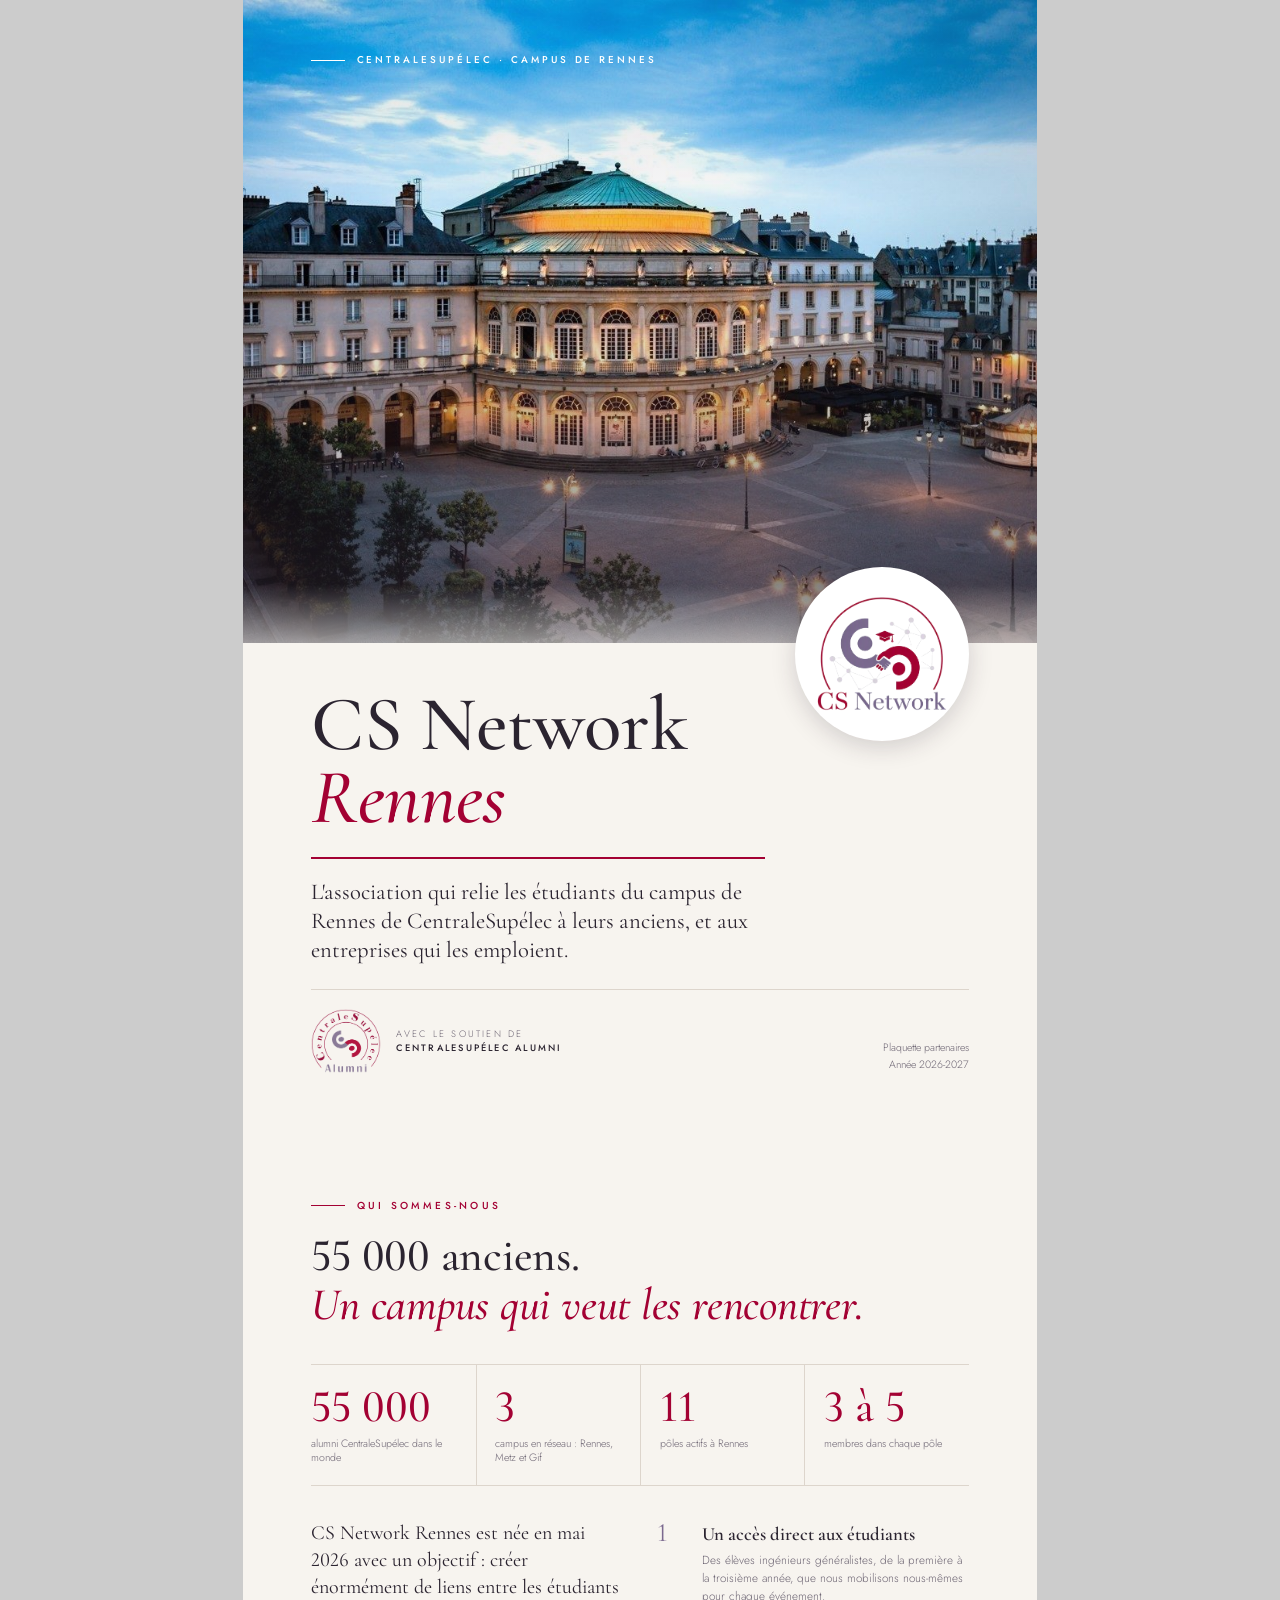
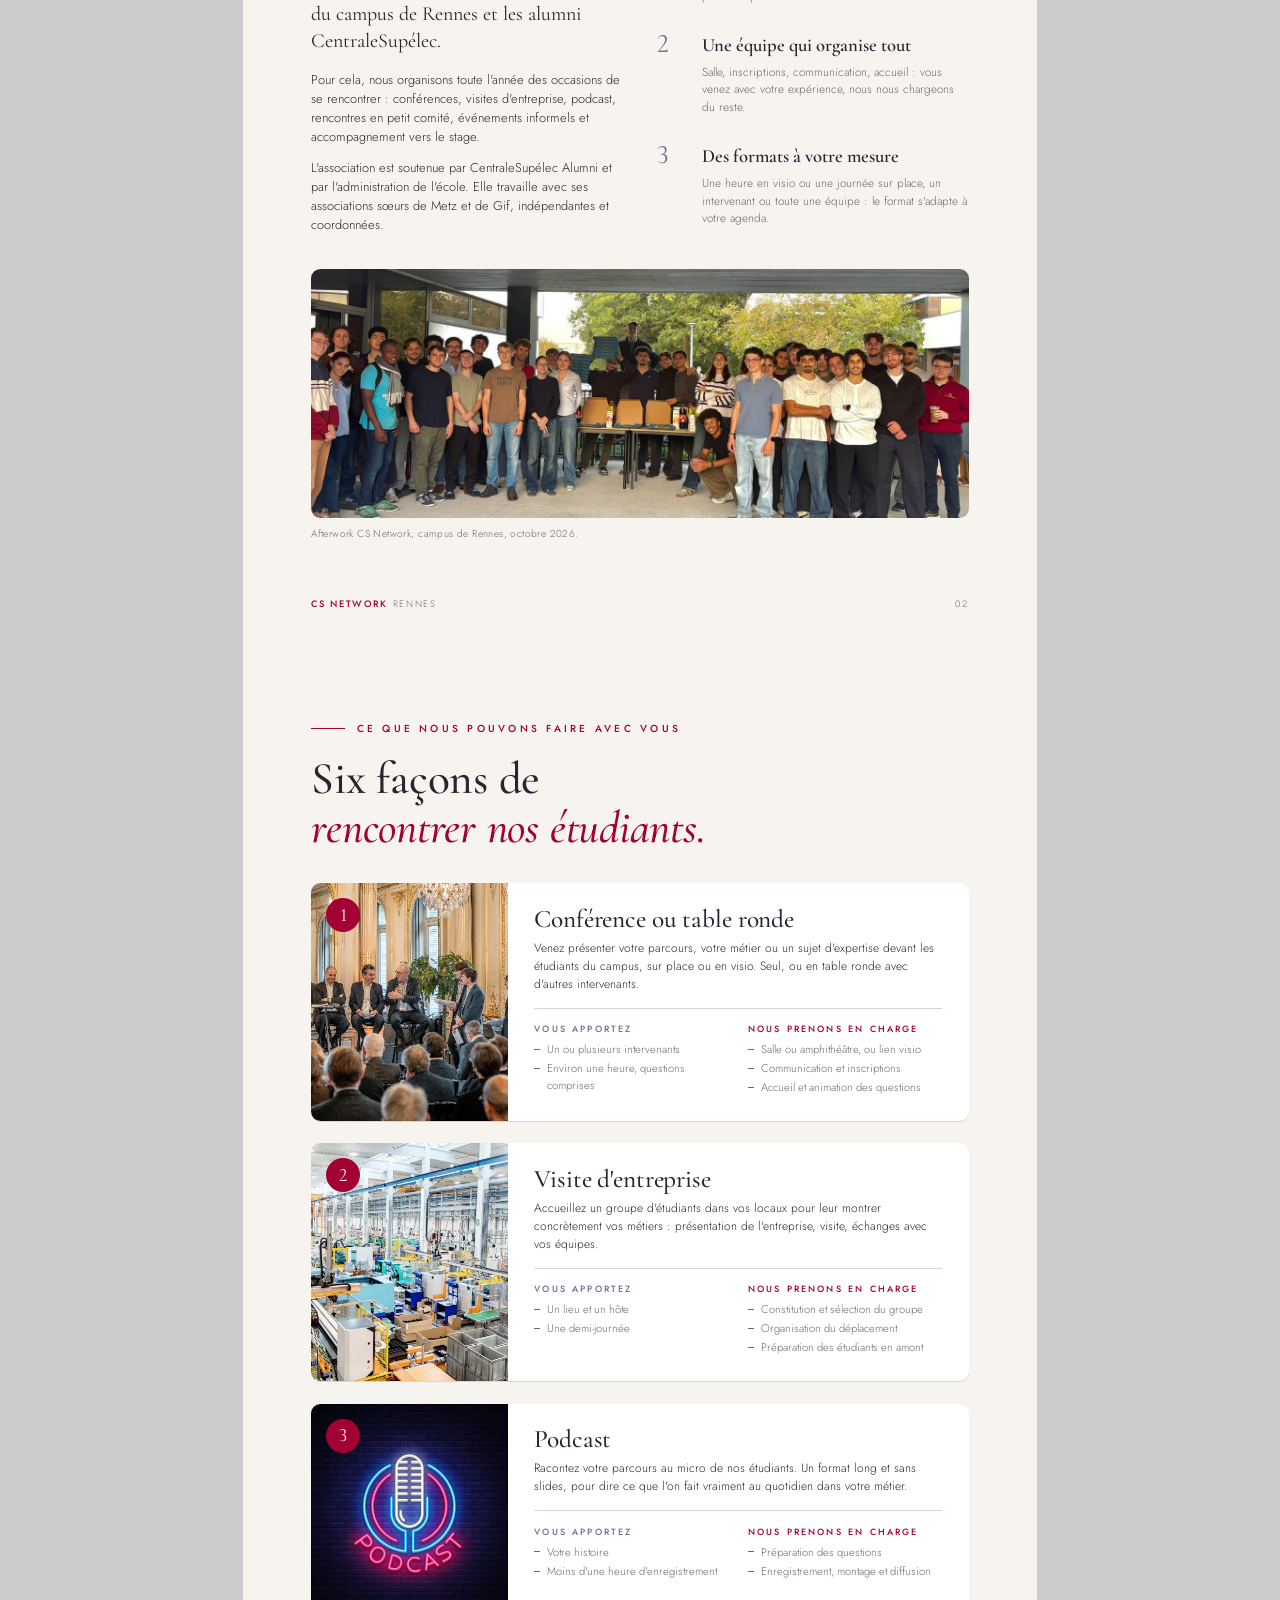
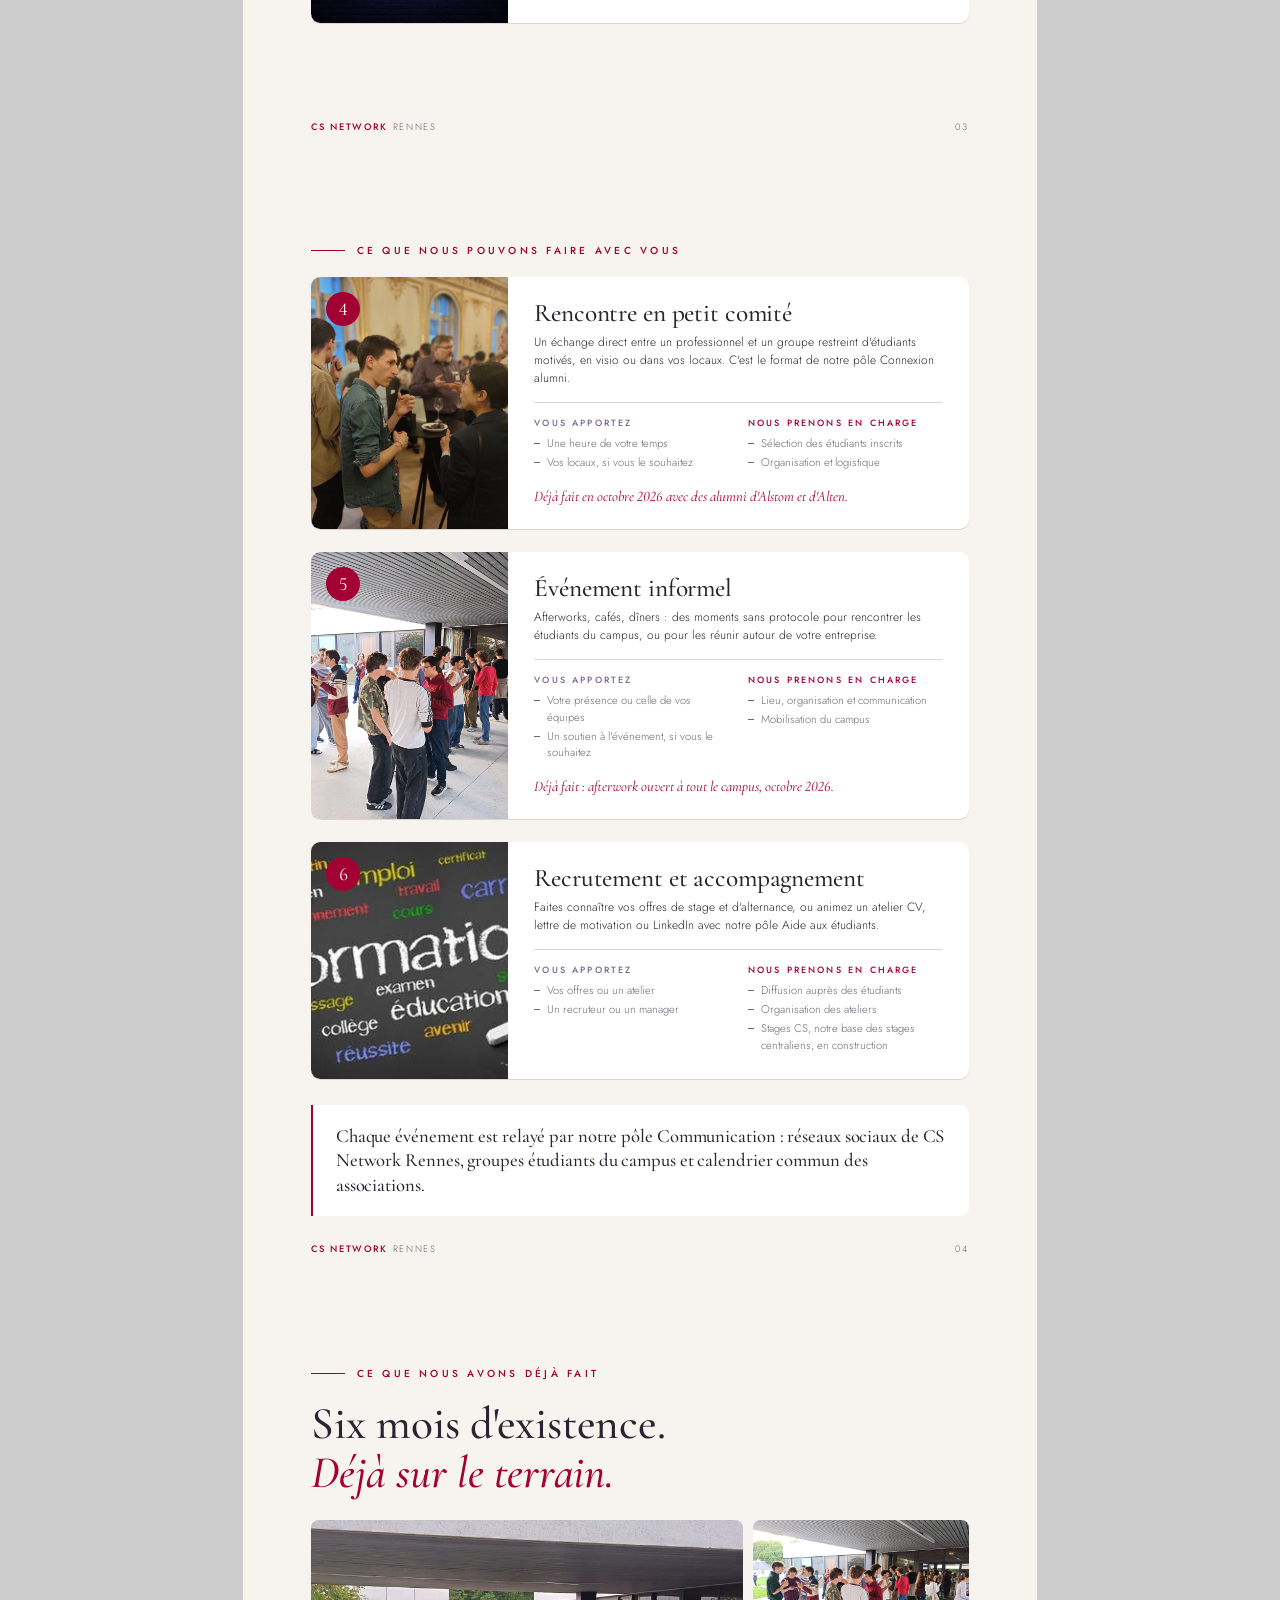
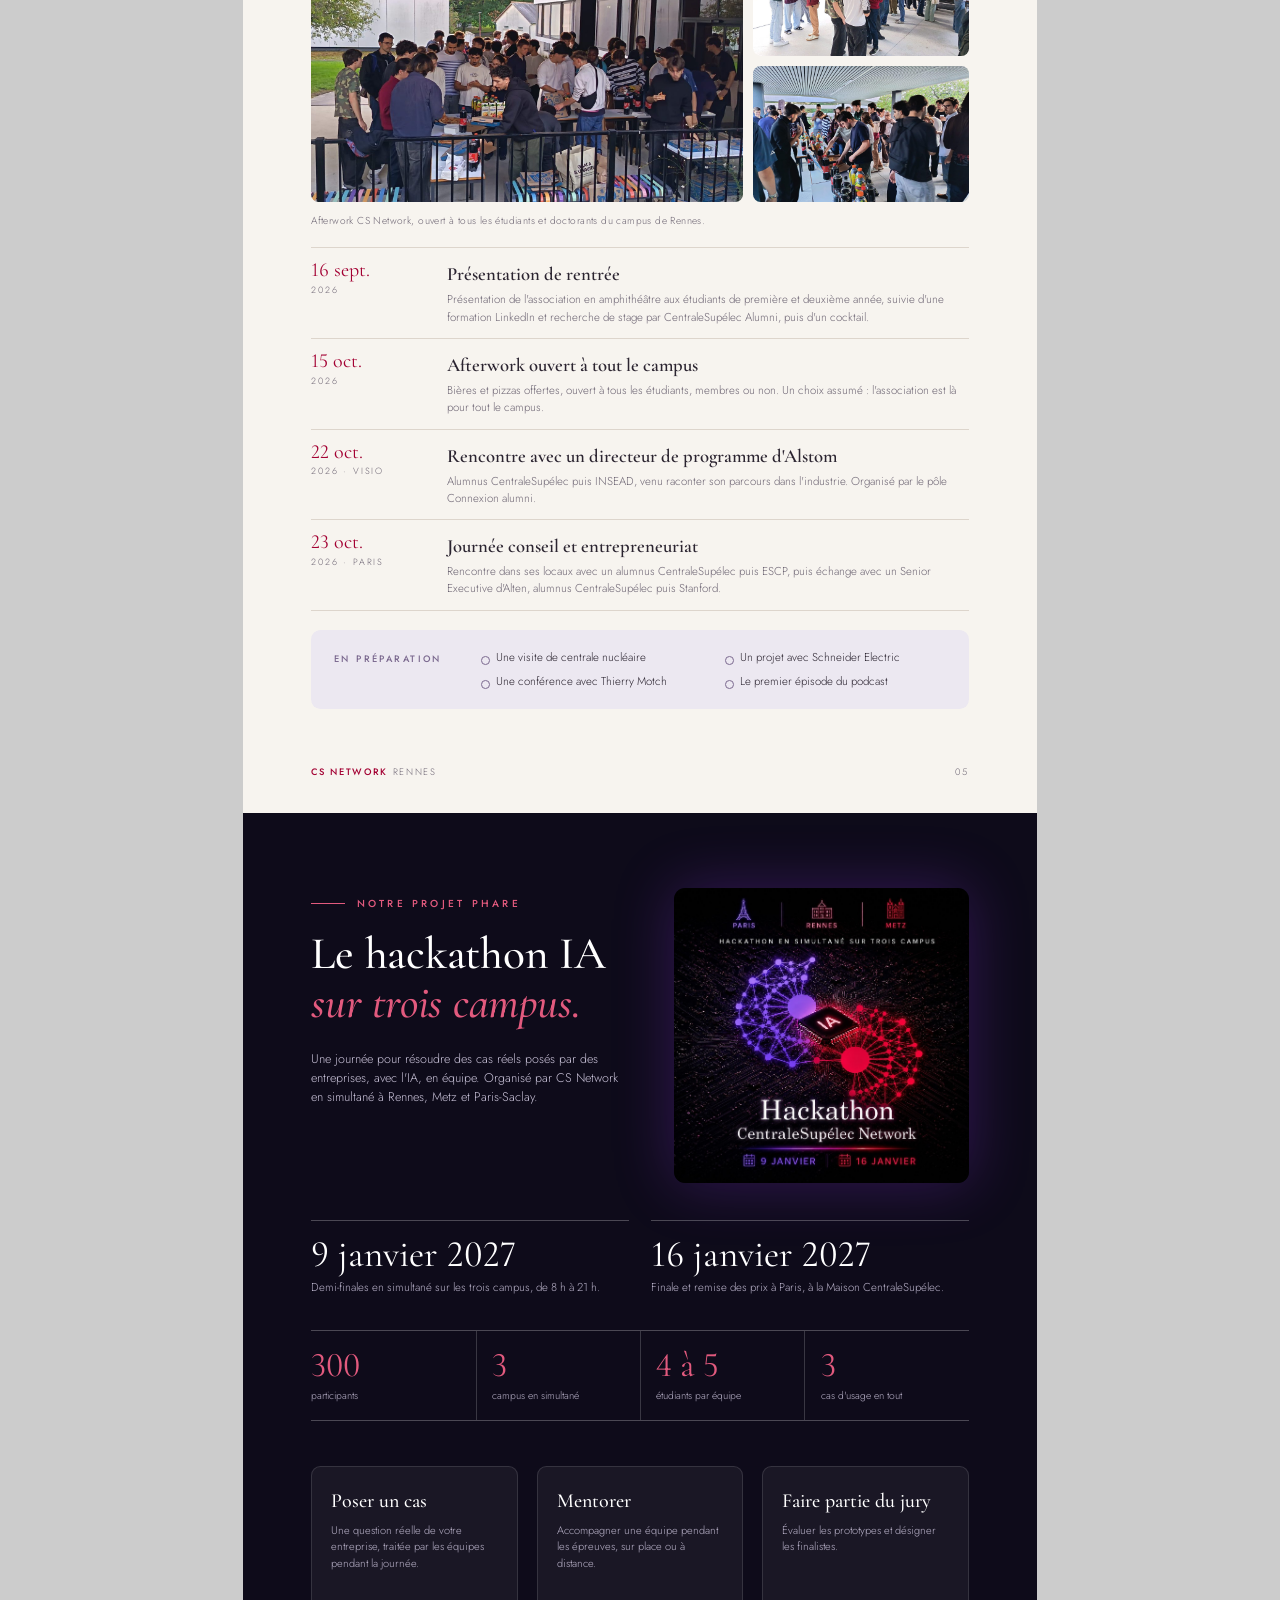
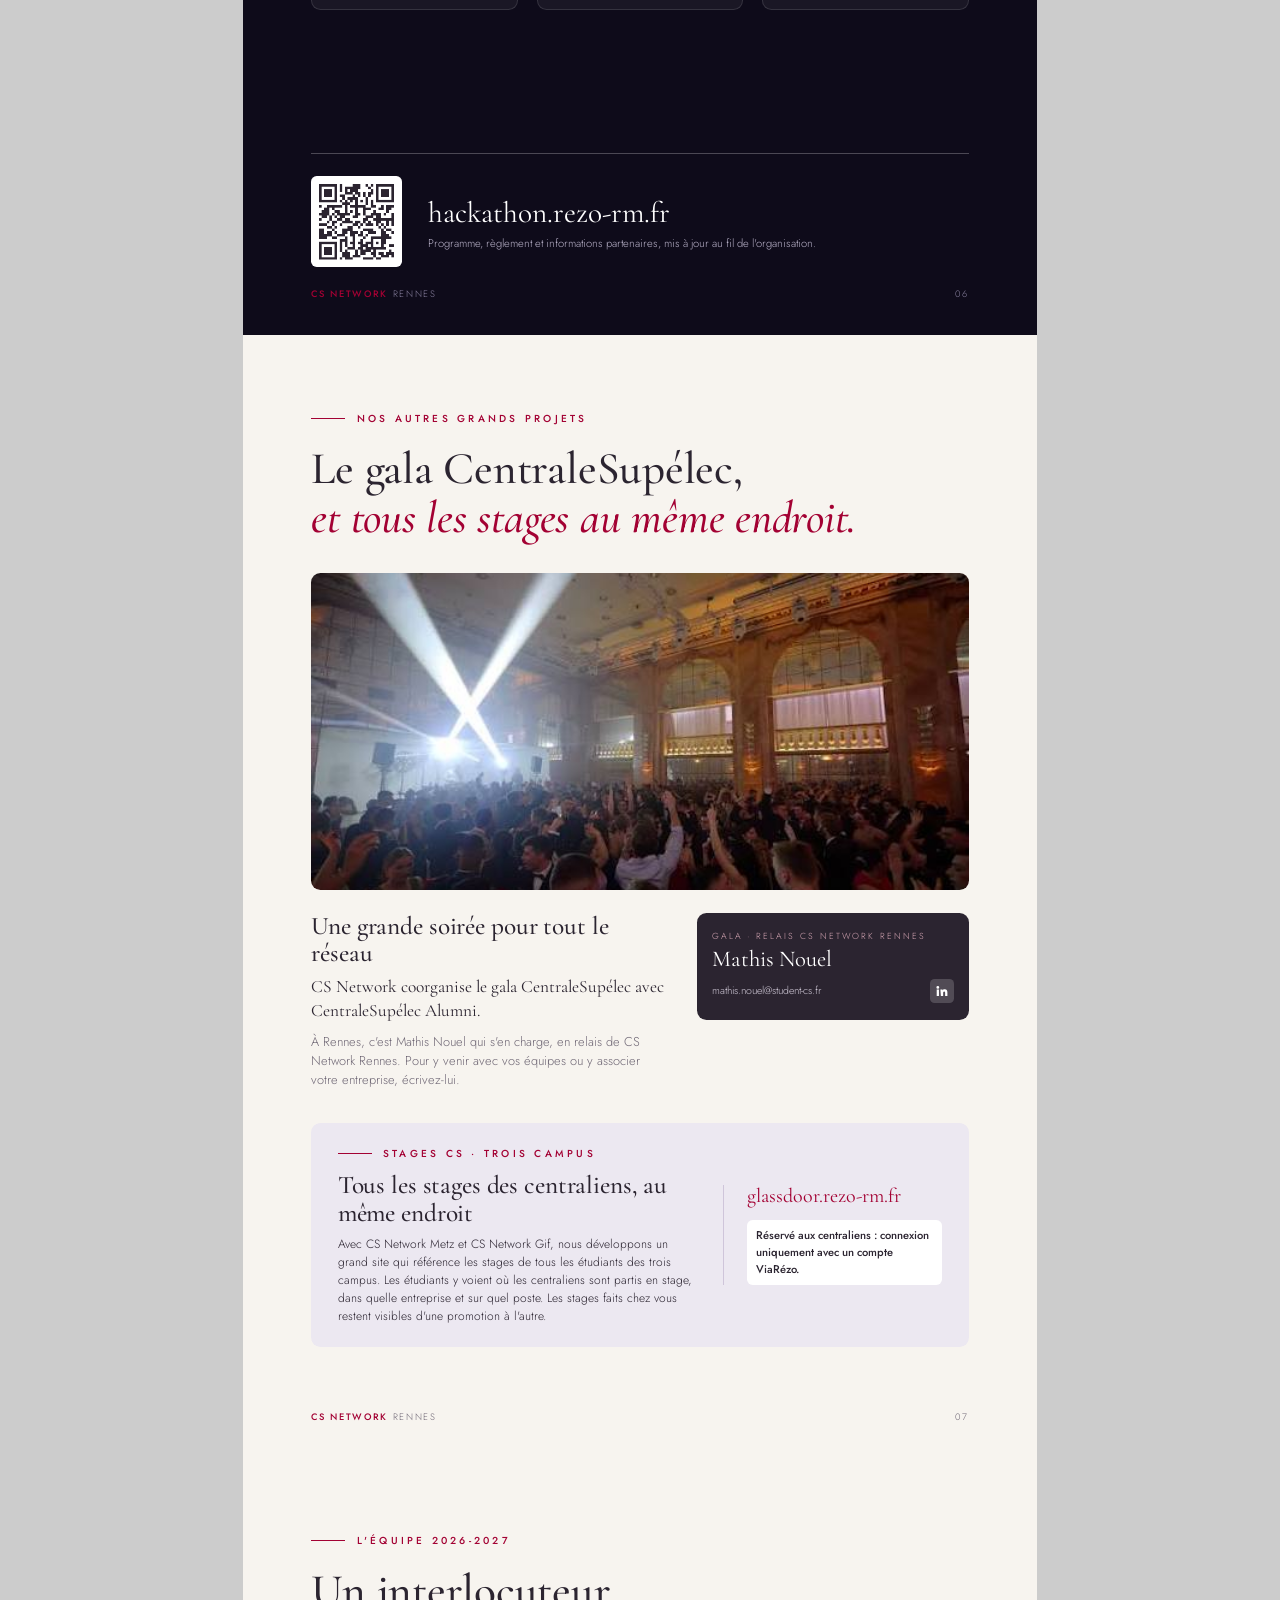
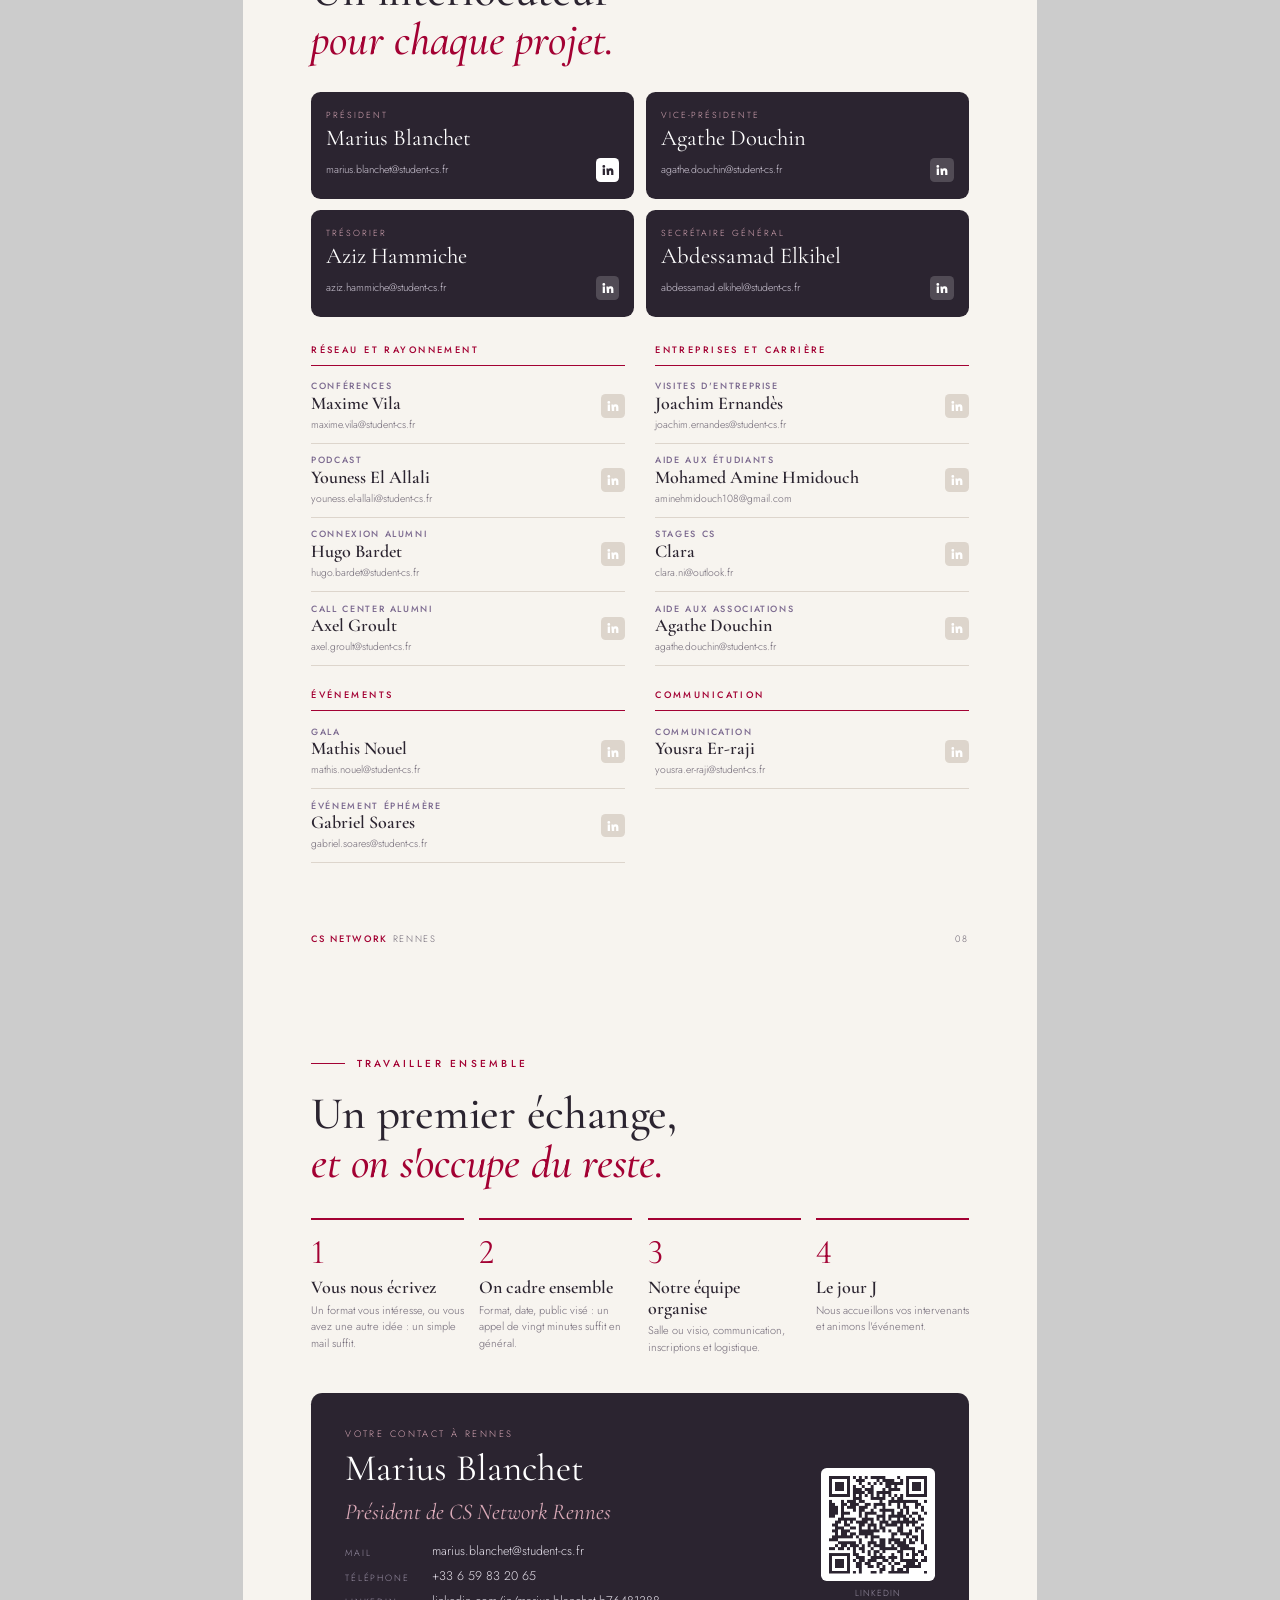
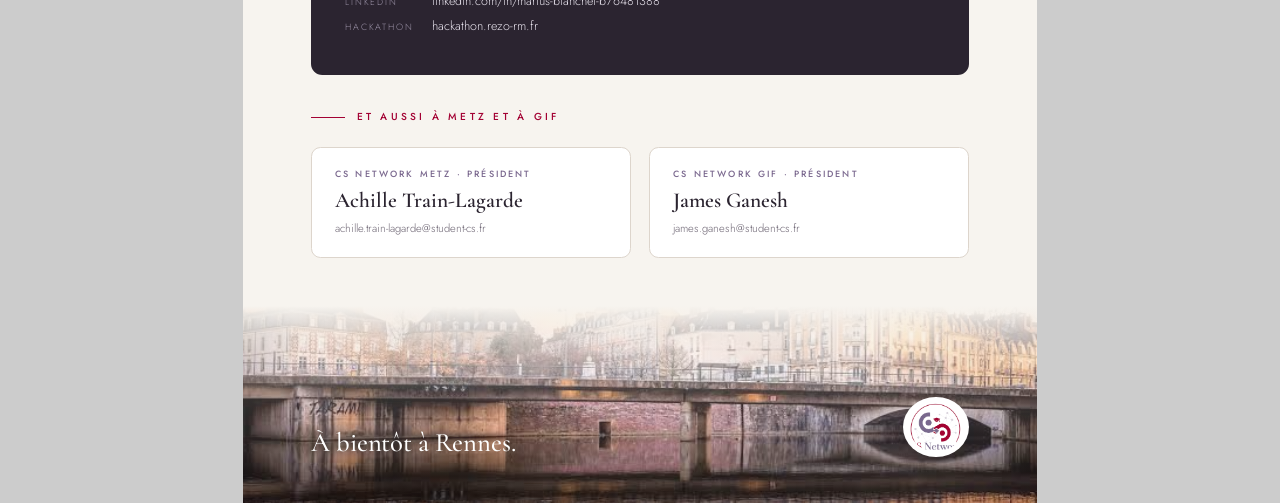
==== commit 32ebded8: "Gala : nouvelle photo. Hackathon : 300 participants, 3 cas d'usage, de 8 h à 21 h Co-Authored-By: Cl" ====
--- a/index.html
+++ b/index.html
@@ -2,514 +2,481 @@
 <html lang="fr">
 <head>
 <meta charset="utf-8">
-<meta name="viewport" content="width=device-width, initial-scale=1">
 <title>CS Network Rennes</title>
-<meta name="description" content="L'association qui relie les étudiants du campus de Rennes de CentraleSupélec à leurs anciens, et aux entreprises qui les emploient.">
-<meta property="og:title" content="CS Network Rennes">
-<meta property="og:description" content="Conférences, visites d'entreprise, podcast, hackathon IA : rencontrez les étudiants du campus de Rennes de CentraleSupélec.">
-<meta property="og:image" content="img/opera.jpg">
-<link rel="icon" href="img/logo-csn.png">
-<script>document.documentElement.classList.add('js')</script>
-<link rel="stylesheet" href="style.css">
+<style>
+@font-face{font-family:"Cormorant";src:url(fonts/cormorant-garamond-latin-400-normal.woff2);font-weight:400}
+@font-face{font-family:"Cormorant";src:url(fonts/cormorant-garamond-latin-500-normal.woff2);font-weight:500}
+@font-face{font-family:"Cormorant";src:url(fonts/cormorant-garamond-latin-600-normal.woff2);font-weight:600}
+@font-face{font-family:"Cormorant";src:url(fonts/cormorant-garamond-latin-400-italic.woff2);font-weight:400;font-style:italic}
+@font-face{font-family:"Cormorant";src:url(fonts/cormorant-garamond-latin-500-italic.woff2);font-weight:500;font-style:italic}
+@font-face{font-family:"Jost";src:url(fonts/jost-latin-300-normal.woff2);font-weight:300}
+@font-face{font-family:"Jost";src:url(fonts/jost-latin-400-normal.woff2);font-weight:400}
+@font-face{font-family:"Jost";src:url(fonts/jost-latin-500-normal.woff2);font-weight:500}
+
+:root{
+  --red:#A30133; --red-soft:#F3E3E7; --violet:#7B698F; --violet-soft:#ECE8F1;
+  --ink:#2B2430; --muted:#6E6674; --cream:#F7F4EF; --line:#DDD5CC; --white:#fff;
+}
+@page{size:A4;margin:0}
+*{box-sizing:border-box;margin:0;padding:0}
+html,body{background:#ccc}
+body{font-variant-numeric:lining-nums;font-family:"Jost",sans-serif;font-weight:300;color:var(--ink);font-size:9.6pt;line-height:1.5;-webkit-print-color-adjust:exact;print-color-adjust:exact}
+.page{width:210mm;height:297mm;position:relative;overflow:hidden;background:var(--cream);page-break-after:always;margin:0 auto}
+.pad{padding:20mm 18mm 18mm}
+h1,h2,h3,.serif{font-family:"Cormorant",serif;font-weight:500;line-height:1.08;letter-spacing:-.005em}
+h2{font-size:34pt;color:var(--ink)}
+h2 em,h1 em{font-style:italic;color:var(--red)}
+h3{font-size:16pt}
+.kicker{font-family:"Jost";font-weight:500;font-size:7.6pt;letter-spacing:.32em;text-transform:uppercase;color:var(--red);margin-bottom:5mm;display:flex;align-items:center;gap:3mm}
+.kicker::before{content:"";width:9mm;height:1px;background:var(--red)}
+.lead{font-family:"Cormorant";font-size:15pt;line-height:1.35;color:var(--ink);font-weight:400}
+.muted{color:var(--muted)}
+.folio{position:absolute;bottom:9mm;left:18mm;right:18mm;display:flex;justify-content:space-between;font-size:7pt;letter-spacing:.18em;text-transform:uppercase;color:var(--muted)}
+.folio b{font-weight:500;color:var(--red)}
+img{display:block}
+.photo{width:100%;height:100%;object-fit:cover}
+
+/* ---------- COVER ---------- */
+.cover{background:var(--ink)}
+.cover .hero{position:absolute;inset:0 0 auto 0;height:182mm}
+.cover .hero::after{content:"";position:absolute;inset:0;background:linear-gradient(180deg,rgba(43,36,48,.15) 0%,rgba(43,36,48,0) 40%,rgba(43,36,48,.55) 85%,var(--cream) 100%)}
+.cover .panel{position:absolute;left:0;right:0;bottom:0;height:127mm;background:var(--cream);padding:6mm 18mm 0}
+.cover .badge{position:absolute;top:14mm;left:18mm;display:flex;align-items:center;gap:3mm;color:#fff;font-size:7.4pt;letter-spacing:.3em;text-transform:uppercase;font-weight:500}
+.cover .badge span{width:9mm;height:1px;background:#fff}
+.cover .logo{position:absolute;right:18mm;top:150mm;width:46mm;height:46mm;border-radius:50%;background:#fff;padding:5mm;box-shadow:0 6px 24px rgba(43,36,48,.18)}
+.cover .logo img{width:100%;height:100%;object-fit:contain}
+.cover h1{font-size:58pt;line-height:.95;color:var(--ink);margin-top:6mm}
+.cover h1 em{display:block}
+.cover .rule{width:120mm;height:1.2px;background:var(--red);margin:6mm 0 5mm}
+.cover .tag{font-family:"Cormorant";font-size:17pt;line-height:1.3;max-width:120mm}
+.cover .bottom{position:absolute;left:18mm;right:18mm;bottom:13mm;display:flex;align-items:flex-end;justify-content:space-between;border-top:1px solid var(--line);padding-top:5mm}
+.cover .partner{display:flex;align-items:center;gap:4mm;font-size:7pt;letter-spacing:.24em;text-transform:uppercase;color:var(--muted)}
+.cover .partner img{height:17mm}
+.cover .where{text-align:right;font-size:8pt;color:var(--muted);line-height:1.6}
+
+/* ---------- STATS ---------- */
+.stats{display:grid;grid-template-columns:repeat(4,1fr);border-top:1px solid var(--line);border-bottom:1px solid var(--line);margin:9mm 0}
+.stat{padding:5mm 4mm 5mm 0}
+.stat+.stat{padding-left:5mm;border-left:1px solid var(--line)}
+.stat .n{font-family:"Cormorant";font-size:34pt;color:var(--red);line-height:1;font-weight:500}
+.stat .l{font-size:8pt;color:var(--muted);margin-top:2mm;line-height:1.35}
+
+.two{display:grid;grid-template-columns:1fr 1fr;gap:9mm}
+.pillars{display:grid;gap:5mm}
+.pillar{display:grid;grid-template-columns:9mm 1fr;gap:3mm}
+.pillar .num{font-family:"Cormorant";font-size:20pt;color:var(--violet);line-height:1}
+.pillar h4{font-family:"Cormorant";font-size:14pt;font-weight:600;margin-bottom:1mm}
+.pillar p{font-size:8.8pt;color:var(--muted)}
+
+/* ---------- OFFERS ---------- */
+.offers{display:grid;gap:6mm;margin-top:8mm}
+.offer{display:grid;grid-template-columns:52mm 1fr;background:#fff;border-radius:2.5mm;overflow:hidden;box-shadow:0 1px 0 var(--line)}
+.offer .img{height:100%;min-height:58mm;position:relative}
+.offer .img .tagn{position:absolute;left:4mm;top:4mm;background:var(--red);color:#fff;font-family:"Cormorant";font-size:14pt;width:9mm;height:9mm;border-radius:50%;display:flex;align-items:center;justify-content:center;line-height:1}
+.offer .body{padding:6mm 7mm 6mm}
+.offer h3{font-size:19pt;margin-bottom:1.5mm}
+.offer .desc{font-size:9pt;color:var(--ink);margin-bottom:4mm}
+.split{display:grid;grid-template-columns:1fr 1fr;gap:5mm;border-top:1px solid var(--line);padding-top:3.5mm}
+.split h5{font-size:6.8pt;letter-spacing:.24em;text-transform:uppercase;font-weight:500;margin-bottom:1.4mm}
+.split .you h5{color:var(--violet)}
+.split .us h5{color:var(--red)}
+.split ul{list-style:none;font-size:8.4pt;color:var(--muted)}
+.split li{padding-left:3.5mm;position:relative;margin-bottom:.6mm}
+.split li::before{content:"";position:absolute;left:0;top:2.1mm;width:1.6mm;height:1px;background:currentColor}
+.proof{margin-top:3mm;font-size:8pt;color:var(--red);font-style:italic;font-family:"Cormorant";font-size:11pt}
+.offer.noimg{grid-template-columns:1fr}
+.duo{display:grid;grid-template-columns:1fr 1fr;gap:6mm}
+.duo .offer{grid-template-columns:1fr}
+.duo .offer .img{min-height:36mm;height:36mm}
+.icon-head{display:flex;align-items:center;gap:3mm;margin-bottom:2mm}
+
+/* ---------- DONE ---------- */
+.mosaic{display:grid;grid-template-columns:2fr 1fr;grid-template-rows:36mm 36mm;gap:2.5mm;margin:6mm 0 3mm}
+.mosaic div{overflow:hidden;border-radius:2mm}
+.mosaic .big{grid-row:span 2}
+.caption{font-size:7.6pt;color:var(--muted);letter-spacing:.04em}
+.timeline{margin-top:5mm;display:grid;gap:0}
+.ev{display:grid;grid-template-columns:30mm 1fr;gap:6mm;padding:3.2mm 0;border-top:1px solid var(--line)}
+.ev:last-child{border-bottom:1px solid var(--line)}
+.ev .d{font-family:"Cormorant";font-size:15pt;color:var(--red);line-height:1.05}
+.ev .d small{display:block;font-family:"Jost";font-size:6.8pt;letter-spacing:.2em;text-transform:uppercase;color:var(--muted);margin-top:1mm}
+.ev h4{font-family:"Cormorant";font-size:14pt;font-weight:600;margin-bottom:.8mm}
+.ev p{font-size:8.6pt;color:var(--muted)}
+.prep{margin-top:5mm;background:var(--violet-soft);border-radius:2.5mm;padding:5mm 6mm;display:grid;grid-template-columns:34mm 1fr;gap:5mm;align-items:start}
+.prep h5{font-size:7pt;letter-spacing:.26em;text-transform:uppercase;color:var(--violet);font-weight:500;padding-top:1mm}
+.prep ul{list-style:none;display:grid;grid-template-columns:1fr 1fr;gap:1.8mm 6mm;font-size:8.6pt}
+.prep li{padding-left:4mm;position:relative}
+.prep li::before{content:"";position:absolute;left:0;top:2mm;width:1.8mm;height:1.8mm;border-radius:50%;border:1px solid var(--violet)}
+
+/* ---------- HACKATHON ---------- */
+.hk{background:#0E0B1A;color:#EDEAF4}
+.hk .visual{position:absolute;top:20mm;right:18mm;width:78mm;height:78mm;border-radius:3mm;overflow:hidden;box-shadow:0 0 60px rgba(160,60,255,.25)}
+
+.hk .kicker{color:#E25A7E}.hk .kicker::before{background:#E25A7E}
+.hk h2{color:#fff;font-size:34pt;max-width:92mm}
+.hk h2 .nw{white-space:nowrap}
+.hk h2 em{color:#E25A7E}
+.hk .content{position:absolute;left:18mm;right:18mm;top:22mm}
+.hk .dates{margin-top:30mm;display:grid;grid-template-columns:1fr 1fr;gap:6mm}
+.hk .date{border-top:1px solid rgba(255,255,255,.25);padding-top:4mm}
+.hk .date .n{font-family:"Cormorant";font-size:28pt;color:#fff;line-height:1}
+.hk .date p{font-size:8.6pt;color:#B9B2C9;margin-top:1.5mm}
+.hk .figs{display:grid;grid-template-columns:repeat(4,1fr);gap:0;margin-top:9mm;border-top:1px solid rgba(255,255,255,.25);border-bottom:1px solid rgba(255,255,255,.25)}
+.hk .fig{padding:4.5mm 3mm 4.5mm 0}
+.hk .fig+.fig{padding-left:4mm;border-left:1px solid rgba(255,255,255,.18)}
+.hk .fig .n{font-family:"Cormorant";font-size:26pt;color:#E25A7E;line-height:1}
+.hk .fig .l{font-size:7.8pt;color:#B9B2C9;margin-top:1.5mm;line-height:1.35}
+.hk .roles{display:grid;grid-template-columns:repeat(3,1fr);gap:5mm;margin-top:12mm}
+.hk .role{min-height:38mm}
+.hk .role{background:rgba(255,255,255,.05);border:1px solid rgba(255,255,255,.12);border-radius:2.5mm;padding:5mm}
+.hk .role h4{font-family:"Cormorant";font-size:15pt;color:#fff;font-weight:500;margin-bottom:1.5mm}
+.hk .role p{font-size:8.3pt;color:#B9B2C9}
+.hk .cta{position:absolute;left:18mm;right:18mm;bottom:18mm;display:flex;align-items:center;gap:7mm;border-top:1px solid rgba(255,255,255,.25);padding-top:6mm}
+.hk .cta img{width:24mm;height:24mm;background:#fff;padding:2mm;border-radius:1.5mm}
+.hk .cta .url{font-family:"Cormorant";font-size:22pt;color:#fff}
+.hk .cta p{font-size:8.4pt;color:#B9B2C9}
+.hk .folio{color:#8A82A0}
+
+/* ---------- GALA ET STAGES ---------- */
+.gala-ph{position:relative;height:84mm;border-radius:2.5mm;overflow:hidden;margin-top:8mm}
+.gala-ph .gd{position:absolute;right:5mm;bottom:5mm;width:26mm;height:26mm;border-radius:50%;background:var(--ink);color:#fff;display:flex;flex-direction:column;align-items:center;justify-content:center;font-family:"Cormorant";font-size:17pt;line-height:1}
+.gala-ph .gd span{font-family:"Jost";font-size:6pt;letter-spacing:.24em;text-transform:uppercase;color:#D9A9B7;margin-bottom:1.2mm}
+.gala-row{display:grid;grid-template-columns:1fr 72mm;gap:8mm;margin-top:6mm;align-items:start}
+.gala-row h3,.stg h3{font-size:19pt}
+.stg{margin-top:9mm;background:var(--violet-soft);border-radius:2.5mm;padding:6mm 7mm;display:grid;grid-template-columns:1fr 58mm;gap:7mm;align-items:center}
+.stg p{font-size:9pt}
+.stg-url{border-left:1px solid #CFC5DA;padding-left:6mm}
+.stg-url .u{font-family:"Cormorant";font-size:15pt;color:var(--red);line-height:1.15}
+.stg-url p{font-size:7.8pt;color:var(--muted);margin-top:2mm}
+.stg-url .acc{font-size:8.4pt;color:var(--ink);font-weight:500;background:#fff;border-radius:1.5mm;padding:2mm 2.5mm;margin-top:3mm}
+
+/* ---------- TEAM ---------- */
+.bureau{display:grid;grid-template-columns:repeat(2,1fr);gap:3mm;margin:7mm 0 7mm}
+.b{background:var(--ink);color:#fff;border-radius:2.5mm;padding:4.5mm 4mm}
+.b .r{font-size:6.6pt;letter-spacing:.22em;text-transform:uppercase;color:#D9A9B7}
+.b .nm{font-family:"Cormorant";font-size:17pt;line-height:1.1;margin:1mm 0 2mm}
+.b .ct{display:flex;align-items:center;justify-content:space-between;gap:2mm;font-size:8pt;color:#CFC8D6}
+.groups{display:grid;grid-template-columns:1fr 1fr;gap:6mm 8mm}
+.group h5{font-size:7pt;letter-spacing:.26em;text-transform:uppercase;color:var(--red);font-weight:500;padding-bottom:2mm;border-bottom:1px solid var(--red);margin-bottom:1mm}
+.p{display:grid;grid-template-columns:1fr auto;align-items:center;gap:3mm;padding:2.6mm 0;border-bottom:1px solid var(--line)}
+.p .pole{font-size:6.8pt;letter-spacing:.18em;text-transform:uppercase;color:var(--violet);font-weight:500}
+.p .nm{font-family:"Cormorant";font-size:13.5pt;font-weight:600;line-height:1.15}
+.p .mail{font-size:7.8pt;color:var(--muted)}
+.li{width:6.2mm;height:6.2mm;border-radius:1.2mm;display:flex;align-items:center;justify-content:center;flex:none}
+.li svg{width:3.6mm;height:3.6mm;fill:#fff}
+.li.on{background:var(--violet)}
+.li.off{background:var(--line)}
+.b .li.on{background:#fff}.b .li.on svg{fill:var(--ink)}
+.b .li.off{background:rgba(255,255,255,.18)}
+a{color:inherit;text-decoration:none}
+
+/* ---------- CONTACT ---------- */
+.steps{display:grid;grid-template-columns:repeat(4,1fr);gap:4mm;margin:8mm 0 10mm}
+.step{border-top:2px solid var(--red);padding-top:4mm}
+.step .n{font-family:"Cormorant";font-size:26pt;color:var(--red);line-height:1}
+.step h4{font-family:"Cormorant";font-size:13.5pt;font-weight:600;margin:2mm 0 1mm;line-height:1.15}
+.step p{font-size:8.2pt;color:var(--muted)}
+.contact-card{background:var(--ink);color:#fff;border-radius:3mm;padding:9mm 9mm;display:grid;grid-template-columns:1fr 30mm;gap:8mm;align-items:center}
+.contact-card .r{font-size:7pt;letter-spacing:.26em;text-transform:uppercase;color:#D9A9B7}
+.contact-card .nm{font-family:"Cormorant";font-size:28pt;line-height:1.05;margin:2mm 0 4mm}
+.contact-card .line{display:flex;gap:3mm;font-size:9.4pt;color:#E7E2EC;margin-bottom:1.6mm}
+.contact-card .line span{width:20mm;font-size:6.8pt;letter-spacing:.2em;text-transform:uppercase;color:#9C93A8;padding-top:1mm}
+.contact-card img{width:30mm;height:30mm;background:#fff;padding:2mm;border-radius:1.5mm}
+.contact-card .qrl{font-size:6.6pt;color:#9C93A8;text-align:center;margin-top:1.5mm;letter-spacing:.12em;text-transform:uppercase}
+.campus{display:grid;grid-template-columns:1fr 1fr;gap:5mm;margin-top:6mm}
+.cp{border:1px solid var(--line);border-radius:2.5mm;padding:5mm 6mm;background:#fff}
+.cp .r{font-size:6.8pt;letter-spacing:.24em;text-transform:uppercase;color:var(--violet);font-weight:500}
+.cp .nm{font-family:"Cormorant";font-size:16pt;font-weight:600;margin:1mm 0 .5mm}
+.cp .mail{font-size:8.4pt;color:var(--muted)}
+.end{position:absolute;left:0;right:0;bottom:0;height:52mm}
+.end::before{content:"";position:absolute;inset:0;background:linear-gradient(180deg,var(--cream) 0%,rgba(247,244,239,.2) 45%,rgba(43,36,48,.25) 100%);z-index:1}
+.end .sign{position:absolute;z-index:2;left:18mm;right:18mm;bottom:12mm;display:flex;justify-content:space-between;align-items:flex-end;color:#fff}
+.end .sign .serif{font-size:20pt;text-shadow:0 1px 8px rgba(0,0,0,.35)}
+.end .sign img{height:16mm;background:#fff;border-radius:50%;padding:1.5mm}
+</style>
 </head>
 <body>
 
-<header class="nav" id="nav">
-  <div class="wrap">
-    <a class="brand" href="#top" aria-label="CS Network Rennes, retour en haut"><img src="img/logo-csn.png" alt=""><span>CS Network <em>Rennes</em></span></a>
-    <button class="burger" id="burger" aria-label="Ouvrir le menu" aria-expanded="false" aria-controls="menu"><span></span><span></span></button>
-    <nav class="nav-links" id="menu">
-      <a href="#qui">L'association</a>
-      <a href="#formats">Formats</a>
-      <a href="#hackathon">Hackathon</a>
-      <a href="#gala">Gala</a>
-      <a href="#stages">Stages CS</a>
-      <a href="#equipe">Équipe</a>
-      <a class="btn btn-red" href="#contact">Nous écrire</a>
-    </nav>
-  </div>
-</header>
-
-<main id="top">
-
-<!-- ============ HERO ============ -->
-<section class="hero">
-  <div class="hero-media"><img class="photo" src="img/opera.jpg" alt="Place de la Mairie et Opéra de Rennes au crépuscule" fetchpriority="high"></div>
-  <div class="wrap hero-body">
-    <div class="hero-grid">
-      <div>
-        <div class="kicker rv">CentraleSupélec · Campus de Rennes</div>
-        <h1 class="rv d1">CS Network<em>Rennes</em></h1>
-        <div class="rule rv"></div>
-        <p class="tag rv d2">L'association qui relie les étudiants du campus de Rennes de CentraleSupélec à leurs anciens, et aux entreprises qui les emploient.</p>
-        <div class="ctas rv d3">
-          <a class="btn btn-red" href="#formats">Rencontrer nos étudiants <svg viewBox="0 0 24 24" fill="none" stroke="currentColor" stroke-width="1.6"><path d="M4 12h16m-6-6 6 6-6 6"/></svg></a>
-          <a class="btn btn-line" href="#hackathon">Le hackathon IA</a>
-        </div>
-      </div>
-      <div class="hero-logo rv d3"><img src="img/logo-csn.png" alt="Logo CS Network"></div>
-    </div>
-    <div class="hero-foot rv d4">
-      <div class="partner"><img src="img/logo-csa.png" alt="CentraleSupélec Alumni"><div>Avec le soutien de<b>CentraleSupélec Alumni</b></div></div>
-      <a class="dl" href="CS_Network_Rennes_plaquette.pdf" download>Télécharger la plaquette partenaires 2026-2027 <svg viewBox="0 0 24 24" fill="none" stroke="currentColor" stroke-width="1.6"><path d="M12 4v12m-5-5 5 5 5-5M5 20h14"/></svg></a>
-    </div>
-  </div>
-  <div class="scroll-cue" aria-hidden="true"></div>
+<!-- ============ 1. COUVERTURE ============ -->
+<section class="page cover">
+  <div class="hero"><img class="photo" src="img/opera.jpg" alt="Place de la Mairie et Opéra de Rennes"></div>
+  <div class="badge"><span></span>CentraleSupélec · Campus de Rennes</div>
+  <div class="panel">
+    <h1>CS Network<em>Rennes</em></h1>
+    <div class="rule"></div>
+    <p class="tag">L'association qui relie les étudiants du campus de Rennes de CentraleSupélec à leurs anciens, et aux entreprises qui les emploient.</p>
+    <div class="bottom">
+      <div class="partner"><img src="img/logo-csa.png" alt="CentraleSupélec Alumni"><div>Avec le soutien de<br><b style="color:var(--ink);font-weight:500">CentraleSupélec Alumni</b></div></div>
+      <div class="where">Plaquette partenaires<br>Année 2026-2027</div>
+    </div>
+  </div>
+  <div class="logo"><img src="img/logo-csn.png" alt="CS Network"></div>
 </section>
 
-<!-- ============ QUI SOMMES-NOUS ============ -->
-<section id="qui">
-  <div class="wrap">
-    <div class="kicker rv">Qui sommes-nous</div>
-    <h2 class="rv d1">55 000 anciens.<em>Un campus qui veut les rencontrer.</em></h2>
-    <div class="stats">
-      <div class="stat rv"><div class="n" data-count="55000">55 000</div><div class="l">alumni CentraleSupélec dans le monde</div></div>
-      <div class="stat rv d1"><div class="n" data-count="3">3</div><div class="l">campus en réseau&nbsp;: Rennes, Metz et Gif</div></div>
-      <div class="stat rv d2"><div class="n" data-count="11">11</div><div class="l">pôles actifs à Rennes</div></div>
-      <div class="stat rv d3"><div class="n">3 à 5</div><div class="l">membres dans chaque pôle</div></div>
-    </div>
-    <div class="two">
-      <div class="rv">
-        <p class="lead">CS Network Rennes est née en mai 2026 avec un objectif&nbsp;: créer énormément de liens entre les étudiants du campus de Rennes et les alumni CentraleSupélec.</p>
-        <p class="body" style="margin-top:1.6em">Pour cela, nous organisons toute l'année des occasions de se rencontrer&nbsp;: conférences, visites d'entreprise, podcast, rencontres en petit comité, événements informels et accompagnement vers le stage.</p>
-        <p class="body">L'association est soutenue par CentraleSupélec Alumni et par l'administration de l'école. Elle travaille avec ses associations sœurs de Metz et de Gif, indépendantes et coordonnées.</p>
-      </div>
-      <div class="pillars">
-        <div class="pillar rv d1"><div class="num">1</div><div><h3>Un accès direct aux étudiants</h3><p>Des élèves ingénieurs généralistes, de la première à la troisième année, que nous mobilisons nous-mêmes pour chaque événement.</p></div></div>
-        <div class="pillar rv d2"><div class="num">2</div><div><h3>Une équipe qui organise tout</h3><p>Salle, inscriptions, communication, accueil&nbsp;: vous venez avec votre expérience, nous nous chargeons du reste.</p></div></div>
-        <div class="pillar rv d3"><div class="num">3</div><div><h3>Des formats à votre mesure</h3><p>Une heure en visio ou une journée sur place, un intervenant ou toute une équipe&nbsp;: le format s'adapte à votre agenda.</p></div></div>
-      </div>
-    </div>
-    <figure class="rv">
-      <div class="wide"><img class="photo" src="img/aw3.jpg" alt="L'équipe et les étudiants lors de l'afterwork CS Network" loading="lazy"></div>
-      <figcaption class="caption">Afterwork CS Network, campus de Rennes, octobre 2026.</figcaption>
-    </figure>
-  </div>
+<!-- ============ 2. QUI SOMMES-NOUS ============ -->
+<section class="page"><div class="pad">
+  <div class="kicker">Qui sommes-nous</div>
+  <h2>55 000 anciens.<br><em>Un campus qui veut les rencontrer.</em></h2>
+  <div class="stats">
+    <div class="stat"><div class="n">55 000</div><div class="l">alumni CentraleSupélec dans le monde</div></div>
+    <div class="stat"><div class="n">3</div><div class="l">campus en réseau : Rennes, Metz et Gif</div></div>
+    <div class="stat"><div class="n">11</div><div class="l">pôles actifs à Rennes</div></div>
+    <div class="stat"><div class="n">3 à 5</div><div class="l">membres dans chaque pôle</div></div>
+  </div>
+  <div class="two">
+    <div>
+      <p class="lead">CS Network Rennes est née en mai 2026 avec un objectif&nbsp;: créer énormément de liens entre les étudiants du campus de Rennes et les alumni CentraleSupélec.</p>
+      <p style="margin-top:4mm">Pour cela, nous organisons toute l'année des occasions de se rencontrer&nbsp;: conférences, visites d'entreprise, podcast, rencontres en petit comité, événements informels et accompagnement vers le stage.</p>
+      <p style="margin-top:3mm">L'association est soutenue par CentraleSupélec Alumni et par l'administration de l'école. Elle travaille avec ses associations sœurs de Metz et de Gif, indépendantes et coordonnées.</p>
+    </div>
+    <div class="pillars">
+      <div class="pillar"><div class="num">1</div><div><h4>Un accès direct aux étudiants</h4><p>Des élèves ingénieurs généralistes, de la première à la troisième année, que nous mobilisons nous-mêmes pour chaque événement.</p></div></div>
+      <div class="pillar"><div class="num">2</div><div><h4>Une équipe qui organise tout</h4><p>Salle, inscriptions, communication, accueil&nbsp;: vous venez avec votre expérience, nous nous chargeons du reste.</p></div></div>
+      <div class="pillar"><div class="num">3</div><div><h4>Des formats à votre mesure</h4><p>Une heure en visio ou une journée sur place, un intervenant ou toute une équipe&nbsp;: le format s'adapte à votre agenda.</p></div></div>
+    </div>
+  </div>
+  <div style="margin-top:9mm;height:66mm;border-radius:2.5mm;overflow:hidden"><img class="photo" src="img/aw3.jpg" style="object-position:50% 62%" alt="L'équipe et les étudiants lors de l'afterwork"></div>
+  <p class="caption" style="margin-top:2mm">Afterwork CS Network, campus de Rennes, octobre 2026.</p>
+</div>
+<div class="folio"><span><b>CS Network</b> Rennes</span><span>02</span></div></section>
+
+<!-- ============ 3. OFFRES (1/2) ============ -->
+<section class="page"><div class="pad">
+  <div class="kicker">Ce que nous pouvons faire avec vous</div>
+  <h2>Six façons de<br><em>rencontrer nos étudiants.</em></h2>
+  <div class="offers">
+    <div class="offer">
+      <div class="img"><img class="photo" src="img/conference.jpg" alt=""><div class="tagn">1</div></div>
+      <div class="body">
+        <h3>Conférence ou table ronde</h3>
+        <p class="desc">Venez présenter votre parcours, votre métier ou un sujet d'expertise devant les étudiants du campus, sur place ou en visio. Seul, ou en table ronde avec d'autres intervenants.</p>
+        <div class="split">
+          <div class="you"><h5>Vous apportez</h5><ul><li>Un ou plusieurs intervenants</li><li>Environ une heure, questions comprises</li></ul></div>
+          <div class="us"><h5>Nous prenons en charge</h5><ul><li>Salle ou amphithéâtre, ou lien visio</li><li>Communication et inscriptions</li><li>Accueil et animation des questions</li></ul></div>
+        </div>
+      </div>
+    </div>
+    <div class="offer">
+      <div class="img"><img class="photo" src="img/usine.jpg" alt=""><div class="tagn">2</div></div>
+      <div class="body">
+        <h3>Visite d'entreprise</h3>
+        <p class="desc">Accueillez un groupe d'étudiants dans vos locaux pour leur montrer concrètement vos métiers&nbsp;: présentation de l'entreprise, visite, échanges avec vos équipes.</p>
+        <div class="split">
+          <div class="you"><h5>Vous apportez</h5><ul><li>Un lieu et un hôte</li><li>Une demi-journée</li></ul></div>
+          <div class="us"><h5>Nous prenons en charge</h5><ul><li>Constitution et sélection du groupe</li><li>Organisation du déplacement</li><li>Préparation des étudiants en amont</li></ul></div>
+        </div>
+      </div>
+    </div>
+    <div class="offer">
+      <div class="img"><img class="photo" src="img/podcast.jpg" alt=""><div class="tagn">3</div></div>
+      <div class="body">
+        <h3>Podcast</h3>
+        <p class="desc">Racontez votre parcours au micro de nos étudiants. Un format long et sans slides, pour dire ce que l'on fait vraiment au quotidien dans votre métier.</p>
+        <div class="split">
+          <div class="you"><h5>Vous apportez</h5><ul><li>Votre histoire</li><li>Moins d'une heure d'enregistrement</li></ul></div>
+          <div class="us"><h5>Nous prenons en charge</h5><ul><li>Préparation des questions</li><li>Enregistrement, montage et diffusion</li></ul></div>
+        </div>
+      </div>
+    </div>
+  </div>
+</div>
+<div class="folio"><span><b>CS Network</b> Rennes</span><span>03</span></div></section>
+
+<!-- ============ 4. OFFRES (2/2) ============ -->
+<section class="page"><div class="pad">
+  <div class="kicker">Ce que nous pouvons faire avec vous</div>
+  <div class="offers" style="margin-top:0">
+    <div class="offer">
+      <div class="img"><img class="photo" src="img/cocktail.jpg" alt=""><div class="tagn">4</div></div>
+      <div class="body">
+        <h3>Rencontre en petit comité</h3>
+        <p class="desc">Un échange direct entre un professionnel et un groupe restreint d'étudiants motivés, en visio ou dans vos locaux. C'est le format de notre pôle Connexion alumni.</p>
+        <div class="split">
+          <div class="you"><h5>Vous apportez</h5><ul><li>Une heure de votre temps</li><li>Vos locaux, si vous le souhaitez</li></ul></div>
+          <div class="us"><h5>Nous prenons en charge</h5><ul><li>Sélection des étudiants inscrits</li><li>Organisation et logistique</li></ul></div>
+        </div>
+        <p class="proof">Déjà fait en octobre 2026 avec des alumni d'Alstom et d'Alten.</p>
+      </div>
+    </div>
+    <div class="offer">
+      <div class="img"><img class="photo" src="img/aw4.jpg" style="object-position:45% 50%" alt=""><div class="tagn">5</div></div>
+      <div class="body">
+        <h3>Événement informel</h3>
+        <p class="desc">Afterworks, cafés, dîners&nbsp;: des moments sans protocole pour rencontrer les étudiants du campus, ou pour les réunir autour de votre entreprise.</p>
+        <div class="split">
+          <div class="you"><h5>Vous apportez</h5><ul><li>Votre présence ou celle de vos équipes</li><li>Un soutien à l'événement, si vous le souhaitez</li></ul></div>
+          <div class="us"><h5>Nous prenons en charge</h5><ul><li>Lieu, organisation et communication</li><li>Mobilisation du campus</li></ul></div>
+        </div>
+        <p class="proof">Déjà fait&nbsp;: afterwork ouvert à tout le campus, octobre 2026.</p>
+      </div>
+    </div>
+    <div class="offer">
+      <div class="img"><img class="photo" src="img/formation.jpg" alt=""><div class="tagn">6</div></div>
+      <div class="body">
+        <h3>Recrutement et accompagnement</h3>
+        <p class="desc">Faites connaître vos offres de stage et d'alternance, ou animez un atelier CV, lettre de motivation ou LinkedIn avec notre pôle Aide aux étudiants.</p>
+        <div class="split">
+          <div class="you"><h5>Vous apportez</h5><ul><li>Vos offres ou un atelier</li><li>Un recruteur ou un manager</li></ul></div>
+          <div class="us"><h5>Nous prenons en charge</h5><ul><li>Diffusion auprès des étudiants</li><li>Organisation des ateliers</li><li>Stages CS, notre base des stages centraliens, en construction</li></ul></div>
+        </div>
+      </div>
+    </div>
+  </div>
+  <div style="margin-top:7mm;padding:5mm 6mm;border-left:2px solid var(--red);background:#fff;border-radius:0 2.5mm 2.5mm 0">
+    <p class="serif" style="font-size:14pt;line-height:1.3">Chaque événement est relayé par notre pôle Communication&nbsp;: réseaux sociaux de CS Network Rennes, groupes étudiants du campus et calendrier commun des associations.</p>
+  </div>
+</div>
+<div class="folio"><span><b>CS Network</b> Rennes</span><span>04</span></div></section>
+
+<!-- ============ 5. DÉJÀ RÉALISÉ ============ -->
+<section class="page"><div class="pad">
+  <div class="kicker">Ce que nous avons déjà fait</div>
+  <h2>Six mois d'existence.<br><em>Déjà sur le terrain.</em></h2>
+  <div class="mosaic">
+    <div class="big"><img class="photo" src="img/aw2.jpg" alt=""></div>
+    <div><img class="photo" src="img/aw4.jpg" alt=""></div>
+    <div><img class="photo" src="img/aw1.jpg" alt=""></div>
+  </div>
+  <p class="caption">Afterwork CS Network, ouvert à tous les étudiants et doctorants du campus de Rennes.</p>
+  <div class="timeline">
+    <div class="ev"><div class="d">16 sept.<small>2026</small></div><div><h4>Présentation de rentrée</h4><p>Présentation de l'association en amphithéâtre aux étudiants de première et deuxième année, suivie d'une formation LinkedIn et recherche de stage par CentraleSupélec Alumni, puis d'un cocktail.</p></div></div>
+    <div class="ev"><div class="d">15 oct.<small>2026</small></div><div><h4>Afterwork ouvert à tout le campus</h4><p>Bières et pizzas offertes, ouvert à tous les étudiants, membres ou non. Un choix assumé&nbsp;: l'association est là pour tout le campus.</p></div></div>
+    <div class="ev"><div class="d">22 oct.<small>2026 · visio</small></div><div><h4>Rencontre avec un directeur de programme d'Alstom</h4><p>Alumnus CentraleSupélec puis INSEAD, venu raconter son parcours dans l'industrie. Organisé par le pôle Connexion alumni.</p></div></div>
+    <div class="ev"><div class="d">23 oct.<small>2026 · Paris</small></div><div><h4>Journée conseil et entrepreneuriat</h4><p>Rencontre dans ses locaux avec un alumnus CentraleSupélec puis ESCP, puis échange avec un Senior Executive d'Alten, alumnus CentraleSupélec puis Stanford.</p></div></div>
+  </div>
+  <div class="prep">
+    <h5>En préparation</h5>
+    <ul>
+      <li>Une visite de centrale nucléaire</li>
+      <li>Un projet avec Schneider Electric</li>
+      <li>Une conférence avec Thierry Motch</li>
+      <li>Le premier épisode du podcast</li>
+    </ul>
+  </div>
+</div>
+<div class="folio"><span><b>CS Network</b> Rennes</span><span>05</span></div></section>
+
+<!-- ============ 6. HACKATHON ============ -->
+<section class="page hk">
+  <div class="visual"><img class="photo" src="img/hk-visual.jpg" alt=""></div>
+  <div class="content">
+    <div class="kicker">Notre projet phare</div>
+    <h2><span class="nw">Le hackathon IA</span><br><em>sur trois campus.</em></h2>
+    <p style="max-width:82mm;margin-top:6mm;color:#C9C2D8;font-size:9.4pt">Une journée pour résoudre des cas réels posés par des entreprises, avec l'IA, en équipe. Organisé par CS Network en simultané à Rennes, Metz et Paris-Saclay.</p>
+    <div class="dates">
+      <div class="date"><div class="n">9 janvier 2027</div><p>Demi-finales en simultané sur les trois campus, de 8 h à 21 h.</p></div>
+      <div class="date"><div class="n">16 janvier 2027</div><p>Finale et remise des prix à Paris, à la Maison CentraleSupélec.</p></div>
+    </div>
+    <div class="figs">
+      <div class="fig"><div class="n">300</div><div class="l">participants</div></div>
+      <div class="fig"><div class="n">3</div><div class="l">campus en simultané</div></div>
+      <div class="fig"><div class="n">4 à 5</div><div class="l">étudiants par équipe</div></div>
+      <div class="fig"><div class="n">3</div><div class="l">cas d'usage en tout</div></div>
+    </div>
+    <div class="roles">
+      <div class="role"><h4>Poser un cas</h4><p>Une question réelle de votre entreprise, traitée par les équipes pendant la journée.</p></div>
+      <div class="role"><h4>Mentorer</h4><p>Accompagner une équipe pendant les épreuves, sur place ou à distance.</p></div>
+      <div class="role"><h4>Faire partie du jury</h4><p>Évaluer les prototypes et désigner les finalistes.</p></div>
+    </div>
+  </div>
+  <div class="cta">
+    <img src="img/qr-hackathon.png" alt="QR code du site du hackathon">
+    <div><div class="url"><a href="https://hackathon.rezo-rm.fr/">hackathon.rezo-rm.fr</a></div><p>Programme, règlement et informations partenaires, mis à jour au fil de l'organisation.</p></div>
+  </div>
+  <div class="folio"><span><b>CS Network</b> Rennes</span><span>06</span></div>
 </section>
 
-<!-- ============ FORMATS ============ -->
-<section id="formats">
-  <div class="wrap">
-    <div class="sec-head">
-      <div>
-        <div class="kicker rv">Ce que nous pouvons faire avec vous</div>
-        <h2 class="rv d1">Six façons de<em>rencontrer nos étudiants.</em></h2>
-      </div>
-      <p class="rv d2">Pour chaque format, vous apportez votre expérience. Nous nous occupons de la salle, des inscriptions, de la communication et de l'accueil.</p>
-    </div>
-    <div class="offers">
-      <article class="offer rv" data-contact="maxime" data-pole="Conférences">
-        <div class="img"><img class="photo" src="img/conference.jpg" alt="" loading="lazy"><div class="tagn">1</div></div>
-        <div class="body">
-          <h3>Conférence ou table ronde</h3>
-          <p class="desc">Venez présenter votre parcours, votre métier ou un sujet d'expertise devant les étudiants du campus, sur place ou en visio. Seul, ou en table ronde avec d'autres intervenants.</p>
-          <div class="split">
-            <div class="you"><h4>Vous apportez</h4><ul><li>Un ou plusieurs intervenants</li><li>Environ une heure, questions comprises</li></ul></div>
-            <div class="us"><h4>Nous prenons en charge</h4><ul><li>Salle ou amphithéâtre, ou lien visio</li><li>Communication et inscriptions</li><li>Accueil et animation des questions</li></ul></div>
-          </div>
-        </div>
-      </article>
-      <article class="offer rv d1" data-contact="joachim" data-pole="Visites d'entreprise">
-        <div class="img"><img class="photo" src="img/usine.jpg" alt="" loading="lazy"><div class="tagn">2</div></div>
-        <div class="body">
-          <h3>Visite d'entreprise</h3>
-          <p class="desc">Accueillez un groupe d'étudiants dans vos locaux pour leur montrer concrètement vos métiers&nbsp;: présentation de l'entreprise, visite, échanges avec vos équipes.</p>
-          <div class="split">
-            <div class="you"><h4>Vous apportez</h4><ul><li>Un lieu et un hôte</li><li>Une demi-journée</li></ul></div>
-            <div class="us"><h4>Nous prenons en charge</h4><ul><li>Constitution et sélection du groupe</li><li>Organisation du déplacement</li><li>Préparation des étudiants en amont</li></ul></div>
-          </div>
-        </div>
-      </article>
-      <article class="offer rv d2" data-contact="youness" data-pole="Podcast">
-        <div class="img"><img class="photo" src="img/podcast.jpg" alt="" loading="lazy"><div class="tagn">3</div></div>
-        <div class="body">
-          <h3>Podcast</h3>
-          <p class="desc">Racontez votre parcours au micro de nos étudiants. Un format long et sans slides, pour dire ce que l'on fait vraiment au quotidien dans votre métier.</p>
-          <div class="split">
-            <div class="you"><h4>Vous apportez</h4><ul><li>Votre histoire</li><li>Moins d'une heure d'enregistrement</li></ul></div>
-            <div class="us"><h4>Nous prenons en charge</h4><ul><li>Préparation des questions</li><li>Enregistrement, montage et diffusion</li></ul></div>
-          </div>
-        </div>
-      </article>
-      <article class="offer rv" data-contact="hugo" data-pole="Connexion alumni">
-        <div class="img"><img class="photo" src="img/cocktail.jpg" alt="" loading="lazy"><div class="tagn">4</div></div>
-        <div class="body">
-          <h3>Rencontre en petit comité</h3>
-          <p class="desc">Un échange direct entre un professionnel et un groupe restreint d'étudiants motivés, en visio ou dans vos locaux. C'est le format de notre pôle Connexion alumni.</p>
-          <div class="split">
-            <div class="you"><h4>Vous apportez</h4><ul><li>Une heure de votre temps</li><li>Vos locaux, si vous le souhaitez</li></ul></div>
-            <div class="us"><h4>Nous prenons en charge</h4><ul><li>Sélection des étudiants inscrits</li><li>Organisation et logistique</li></ul></div>
-          </div>
-          <p class="proof">Déjà fait en octobre 2026 avec des alumni d'Alstom et d'Alten.</p>
-        </div>
-      </article>
-      <article class="offer rv d1" data-contact="gabriel" data-pole="Événement éphémère">
-        <div class="img"><img class="photo" src="img/aw4.jpg" style="object-position:45% 50%" alt="" loading="lazy"><div class="tagn">5</div></div>
-        <div class="body">
-          <h3>Événement informel</h3>
-          <p class="desc">Afterworks, cafés, dîners&nbsp;: des moments sans protocole pour rencontrer les étudiants du campus, ou pour les réunir autour de votre entreprise.</p>
-          <div class="split">
-            <div class="you"><h4>Vous apportez</h4><ul><li>Votre présence ou celle de vos équipes</li><li>Un soutien à l'événement, si vous le souhaitez</li></ul></div>
-            <div class="us"><h4>Nous prenons en charge</h4><ul><li>Lieu, organisation et communication</li><li>Mobilisation du campus</li></ul></div>
-          </div>
-          <p class="proof">Déjà fait&nbsp;: afterwork ouvert à tout le campus, octobre 2026.</p>
-        </div>
-      </article>
-      <article class="offer rv d2" data-contact="mohamed" data-pole="Aide aux étudiants">
-        <div class="img"><img class="photo" src="img/formation.jpg" alt="" loading="lazy"><div class="tagn">6</div></div>
-        <div class="body">
-          <h3>Recrutement et accompagnement</h3>
-          <p class="desc">Faites connaître vos offres de stage et d'alternance, ou animez un atelier CV, lettre de motivation ou LinkedIn avec notre pôle Aide aux étudiants.</p>
-          <div class="split">
-            <div class="you"><h4>Vous apportez</h4><ul><li>Vos offres ou un atelier</li><li>Un recruteur ou un manager</li></ul></div>
-            <div class="us"><h4>Nous prenons en charge</h4><ul><li>Diffusion auprès des étudiants</li><li>Organisation des ateliers</li><li>Stages CS, notre base des stages centraliens, en construction</li></ul></div>
-          </div>
-        </div>
-      </article>
-    </div>
-    <div class="relay rv"><p>Chaque événement est relayé par notre pôle Communication&nbsp;: réseaux sociaux de CS Network Rennes, groupes étudiants du campus et calendrier commun des associations.</p></div>
-  </div>
+<!-- ============ 7. GALA ET STAGES CS ============ -->
+<section class="page"><div class="pad">
+  <div class="kicker">Nos autres grands projets</div>
+  <h2>Le gala CentraleSupélec,<br><em>et tous les stages au même endroit.</em></h2>
+  <div class="gala-ph"><img class="photo" src="img/gala.jpg" alt="Salle de réception d'un gala"></div>
+  <div class="gala-row">
+    <div>
+      <h3>Une grande soirée pour tout le réseau</h3>
+      <p class="lead" style="font-size:13pt;margin-top:2mm">CS Network coorganise le gala CentraleSupélec avec CentraleSupélec Alumni.</p>
+      <p class="muted" style="margin-top:2.5mm">À Rennes, c'est Mathis Nouel qui s'en charge, en relais de CS Network Rennes. Pour y venir avec vos équipes ou y associer votre entreprise, écrivez-lui.</p>
+    </div>
+    <div class="b"><div class="r">Gala · Relais CS Network Rennes</div><div class="nm">Mathis Nouel</div><div class="ct"><a href="mailto:mathis.nouel@student-cs.fr">mathis.nouel@student-cs.fr</a><span class="li off">LI</span></div></div>
+  </div>
+  <div class="stg">
+    <div>
+      <div class="kicker" style="margin-bottom:3mm">Stages CS · Trois campus</div>
+      <h3>Tous les stages des centraliens, au même endroit</h3>
+      <p style="margin-top:2mm">Avec CS Network Metz et CS Network Gif, nous développons un grand site qui référence les stages de tous les étudiants des trois campus. Les étudiants y voient où les centraliens sont partis en stage, dans quelle entreprise et sur quel poste. Les stages faits chez vous restent visibles d'une promotion à l'autre.</p>
+    </div>
+    <div class="stg-url"><div class="u"><a href="https://glassdoor.rezo-rm.fr/">glassdoor.rezo-rm.fr</a></div><p class="acc">Réservé aux centraliens&nbsp;: connexion uniquement avec un compte ViaRézo.</p></div>
+  </div>
+</div>
+<div class="folio"><span><b>CS Network</b> Rennes</span><span>07</span></div></section>
+
+<!-- ============ 8. ÉQUIPE ============ -->
+<section class="page"><div class="pad">
+  <div class="kicker">L'équipe 2026-2027</div>
+  <h2>Un interlocuteur<br><em>pour chaque projet.</em></h2>
+  <div class="bureau">
+    <div class="b"><div class="r">Président</div><div class="nm">Marius Blanchet</div><div class="ct"><a href="mailto:marius.blanchet@student-cs.fr">marius.blanchet@student-cs.fr</a><a class="li on" href="https://www.linkedin.com/in/marius-blanchet-b76481388/">LI</a></div></div>
+    <div class="b"><div class="r">Vice-présidente</div><div class="nm">Agathe Douchin</div><div class="ct"><a href="mailto:agathe.douchin@student-cs.fr">agathe.douchin@student-cs.fr</a><span class="li off" data-li="agathe">LI</span></div></div>
+    <div class="b"><div class="r">Trésorier</div><div class="nm">Aziz Hammiche</div><div class="ct"><a href="mailto:aziz.hammiche@student-cs.fr">aziz.hammiche@student-cs.fr</a><span class="li off" data-li="aziz">LI</span></div></div>
+    <div class="b"><div class="r">Secrétaire général</div><div class="nm">Abdessamad Elkihel</div><div class="ct"><a href="mailto:abdessamad.elkihel@student-cs.fr">abdessamad.elkihel@student-cs.fr</a><span class="li off" data-li="abdessamad">LI</span></div></div>
+  </div>
+  <div class="groups">
+    <div class="group"><h5>Réseau et rayonnement</h5>
+      <div class="p"><div><div class="pole">Conférences</div><div class="nm">Maxime Vila</div><a class="mail" href="mailto:maxime.vila@student-cs.fr">maxime.vila@student-cs.fr</a></div><span class="li off" data-li="maxime">LI</span></div>
+      <div class="p"><div><div class="pole">Podcast</div><div class="nm">Youness El Allali</div><a class="mail" href="mailto:youness.el-allali@student-cs.fr">youness.el-allali@student-cs.fr</a></div><span class="li off" data-li="youness">LI</span></div>
+      <div class="p"><div><div class="pole">Connexion alumni</div><div class="nm">Hugo Bardet</div><a class="mail" href="mailto:hugo.bardet@student-cs.fr">hugo.bardet@student-cs.fr</a></div><span class="li off" data-li="hugo">LI</span></div>
+      <div class="p"><div><div class="pole">Call center alumni</div><div class="nm">Axel Groult</div><a class="mail" href="mailto:axel.groult@student-cs.fr">axel.groult@student-cs.fr</a></div><span class="li off" data-li="axel">LI</span></div>
+    </div>
+    <div class="group"><h5>Entreprises et carrière</h5>
+      <div class="p"><div><div class="pole">Visites d'entreprise</div><div class="nm">Joachim Ernandès</div><a class="mail" href="mailto:joachim.ernandes@student-cs.fr">joachim.ernandes@student-cs.fr</a></div><span class="li off" data-li="joachim">LI</span></div>
+      <div class="p"><div><div class="pole">Aide aux étudiants</div><div class="nm">Mohamed Amine Hmidouch</div><a class="mail" href="mailto:aminehmidouch108@gmail.com">aminehmidouch108@gmail.com</a></div><span class="li off" data-li="mohamed">LI</span></div>
+      <div class="p"><div><div class="pole">Stages CS</div><div class="nm">Clara</div><a class="mail" href="mailto:clara.ni@outlook.fr">clara.ni@outlook.fr</a></div><span class="li off" data-li="clara">LI</span></div>
+      <div class="p"><div><div class="pole">Aide aux associations</div><div class="nm">Agathe Douchin</div><a class="mail" href="mailto:agathe.douchin@student-cs.fr">agathe.douchin@student-cs.fr</a></div><span class="li off" data-li="agathe">LI</span></div>
+    </div>
+    <div class="group"><h5>Événements</h5>
+      <div class="p"><div><div class="pole">Gala</div><div class="nm">Mathis Nouel</div><a class="mail" href="mailto:mathis.nouel@student-cs.fr">mathis.nouel@student-cs.fr</a></div><span class="li off" data-li="mathis">LI</span></div>
+      <div class="p"><div><div class="pole">Événement éphémère</div><div class="nm">Gabriel Soares</div><a class="mail" href="mailto:gabriel.soares@student-cs.fr">gabriel.soares@student-cs.fr</a></div><span class="li off" data-li="gabriel">LI</span></div>
+    </div>
+    <div class="group"><h5>Communication</h5>
+      <div class="p"><div><div class="pole">Communication</div><div class="nm">Yousra Er-raji</div><a class="mail" href="mailto:yousra.er-raji@student-cs.fr">yousra.er-raji@student-cs.fr</a></div><span class="li off" data-li="yousra">LI</span></div>
+    </div>
+  </div>
+</div>
+<div class="folio"><span><b>CS Network</b> Rennes</span><span>08</span></div></section>
+
+<!-- ============ 9. CONTACT ============ -->
+<section class="page"><div class="pad">
+  <div class="kicker">Travailler ensemble</div>
+  <h2>Un premier échange,<br><em>et on s'occupe du reste.</em></h2>
+  <div class="steps">
+    <div class="step"><div class="n">1</div><h4>Vous nous écrivez</h4><p>Un format vous intéresse, ou vous avez une autre idée&nbsp;: un simple mail suffit.</p></div>
+    <div class="step"><div class="n">2</div><h4>On cadre ensemble</h4><p>Format, date, public visé&nbsp;: un appel de vingt minutes suffit en général.</p></div>
+    <div class="step"><div class="n">3</div><h4>Notre équipe organise</h4><p>Salle ou visio, communication, inscriptions et logistique.</p></div>
+    <div class="step"><div class="n">4</div><h4>Le jour J</h4><p>Nous accueillons vos intervenants et animons l'événement.</p></div>
+  </div>
+  <div class="contact-card">
+    <div>
+      <div class="r">Votre contact à Rennes</div>
+      <div class="nm">Marius Blanchet<br><span style="font-style:italic;color:#D9A9B7;font-size:17pt">Président de CS Network Rennes</span></div>
+      <div class="line"><span>Mail</span><a href="mailto:marius.blanchet@student-cs.fr">marius.blanchet@student-cs.fr</a></div>
+      <div class="line"><span>Téléphone</span>+33 6 59 83 20 65</div>
+      <div class="line"><span>LinkedIn</span><a href="https://www.linkedin.com/in/marius-blanchet-b76481388/">linkedin.com/in/marius-blanchet-b76481388</a></div>
+      <div class="line"><span>Hackathon</span><a href="https://hackathon.rezo-rm.fr/">hackathon.rezo-rm.fr</a></div>
+    </div>
+    <div><img src="img/qr-marius.png" alt="QR code LinkedIn"><div class="qrl">LinkedIn</div></div>
+  </div>
+  <div class="kicker" style="margin-top:9mm;margin-bottom:0">Et aussi à Metz et à Gif</div>
+  <div class="campus">
+    <div class="cp"><div class="r">CS Network Metz · Président</div><div class="nm">Achille Train-Lagarde</div><a class="mail" href="mailto:achille.train-lagarde@student-cs.fr">achille.train-lagarde@student-cs.fr</a></div>
+    <div class="cp"><div class="r">CS Network Gif · Président</div><div class="nm">James Ganesh</div><a class="mail" href="mailto:james.ganesh@student-cs.fr">james.ganesh@student-cs.fr</a></div>
+  </div>
+</div>
+<div class="end"><img class="photo" src="img/vilaine.jpg" style="object-position:50% 60%" alt=""><div class="sign"><div class="serif">À bientôt à Rennes.</div><img src="img/logo-csn.png" alt=""></div></div>
 </section>
 
-<!-- ============ RÉALISATIONS ============ -->
-<section id="realisations">
-  <div class="wrap">
-    <div class="kicker rv">Ce que nous avons déjà fait</div>
-    <h2 class="rv d1">Six mois d'existence.<em>Déjà sur le terrain.</em></h2>
-    <figure>
-      <div class="mosaic rv d2">
-        <div class="big"><img class="photo" src="img/aw2.jpg" alt="Afterwork CS Network sous le préau du campus" loading="lazy"></div>
-        <div><img class="photo" src="img/aw4.jpg" alt="" loading="lazy"></div>
-        <div><img class="photo" src="img/aw1.jpg" alt="" loading="lazy"></div>
-      </div>
-      <figcaption class="caption">Afterwork CS Network, ouvert à tous les étudiants et doctorants du campus de Rennes.</figcaption>
-    </figure>
-    <div class="timeline">
-      <div class="ev rv"><div class="d">16 sept.<small>2026</small></div><div><h3>Présentation de rentrée</h3><p>Présentation de l'association en amphithéâtre aux étudiants de première et deuxième année, suivie d'une formation LinkedIn et recherche de stage par CentraleSupélec Alumni, puis d'un cocktail.</p></div></div>
-      <div class="ev rv"><div class="d">15 oct.<small>2026</small></div><div><h3>Afterwork ouvert à tout le campus</h3><p>Bières et pizzas offertes, ouvert à tous les étudiants, membres ou non. Un choix assumé&nbsp;: l'association est là pour tout le campus.</p></div></div>
-      <div class="ev rv"><div class="d">22 oct.<small>2026 · visio</small></div><div><h3>Rencontre avec un directeur de programme d'Alstom</h3><p>Alumnus CentraleSupélec puis INSEAD, venu raconter son parcours dans l'industrie. Organisé par le pôle Connexion alumni.</p></div></div>
-      <div class="ev rv"><div class="d">23 oct.<small>2026 · Paris</small></div><div><h3>Journée conseil et entrepreneuriat</h3><p>Rencontre dans ses locaux avec un alumnus CentraleSupélec puis ESCP, puis échange avec un Senior Executive d'Alten, alumnus CentraleSupélec puis Stanford.</p></div></div>
-    </div>
-    <div class="prep rv">
-      <h3>En préparation</h3>
-      <ul>
-        <li>Une visite de centrale nucléaire</li>
-        <li>Un projet avec Schneider Electric</li>
-        <li>Une conférence avec Thierry Motch</li>
-        <li>Le premier épisode du podcast</li>
-      </ul>
-    </div>
-  </div>
-</section>
-
-<!-- ============ HACKATHON ============ -->
-<section id="hackathon">
-  <div class="wrap">
-    <div class="hk-top">
-      <div>
-        <div class="kicker rv">Notre projet phare</div>
-        <h2 class="rv d1">Le hackathon IA<em>sur trois campus.</em></h2>
-        <p class="rv d2">Une journée pour résoudre des cas réels posés par des entreprises, avec l'IA, en équipe. Organisé par CS Network en simultané à Rennes, Metz et Paris-Saclay.</p>
-        <div class="countdown rv d3" id="countdown" hidden><b id="days">0</b><span>jours avant les demi-finales</span></div>
-      </div>
-      <div class="hk-visual rv d2"><img class="photo" src="img/hk-visual.jpg" alt="Affiche du hackathon CentraleSupélec Network, 9 et 16 janvier" loading="lazy"></div>
-    </div>
-    <div class="hk-dates">
-      <div class="hk-date rv"><div class="n">9 janvier 2027</div><p>Demi-finales en simultané sur les trois campus, de 8 h à 21 h.</p></div>
-      <div class="hk-date rv d1"><div class="n">16 janvier 2027</div><p>Finale et remise des prix à Paris, à la Maison CentraleSupélec.</p></div>
-    </div>
-    <div class="figs">
-      <div class="fig rv"><div class="n">300</div><div class="l">participants</div></div>
-      <div class="fig rv d1"><div class="n">3</div><div class="l">campus en simultané</div></div>
-      <div class="fig rv d2"><div class="n">4 à 5</div><div class="l">étudiants par équipe</div></div>
-      <div class="fig rv d3"><div class="n">3</div><div class="l">cas d'usage en tout</div></div>
-    </div>
-    <div class="roles">
-      <div class="role rv"><div class="i">Entreprises</div><h3>Poser un cas</h3><p>Une question réelle de votre entreprise, traitée par les équipes pendant la journée.</p></div>
-      <div class="role rv d1"><div class="i">Alumni et experts</div><h3>Mentorer</h3><p>Accompagner une équipe pendant les épreuves, sur place ou à distance.</p></div>
-      <div class="role rv d2"><div class="i">Décideurs</div><h3>Faire partie du jury</h3><p>Évaluer les prototypes et désigner les finalistes.</p></div>
-    </div>
-    <div class="hk-cta rv">
-      <div><div class="url">hackathon.rezo-rm.fr</div><p>Programme, règlement et informations partenaires, mis à jour au fil de l'organisation.</p></div>
-      <a class="btn btn-rose" href="https://hackathon.rezo-rm.fr/" target="_blank" rel="noopener">Voir le site du hackathon <svg viewBox="0 0 24 24" fill="none" stroke="currentColor" stroke-width="1.6"><path d="M4 12h16m-6-6 6 6-6 6"/></svg></a>
-    </div>
-  </div>
-</section>
-
-<!-- ============ GALA ============ -->
-<section id="gala">
-  <div class="wrap gala">
-    <figure class="gala-visual rv">
-      <div class="gala-photo"><img class="photo" src="img/gala.jpg" alt="Salle de réception d'un gala, sous les dorures et les lustres" loading="lazy"></div>
-    </figure>
-    <div>
-      <div class="kicker rv">Le gala CentraleSupélec</div>
-      <h2 class="rv d1">Une grande soirée<em>pour tout le réseau.</em></h2>
-      <p class="lead rv d2" style="margin-top:28px">CS Network coorganise le gala CentraleSupélec avec CentraleSupélec Alumni.</p>
-      <p class="rv d2" style="margin-top:18px;color:var(--muted)">À Rennes, c'est Mathis Nouel qui s'en charge, en relais de CS Network Rennes. Pour y venir avec vos équipes ou y associer votre entreprise, écrivez-lui.</p>
-      <div class="gala-card rv d3">
-        <div>
-          <div class="r">Gala · Relais CS Network Rennes</div>
-          <div class="nm">Mathis Nouel</div>
-          <a class="mail" href="mailto:mathis.nouel@student-cs.fr">mathis.nouel@student-cs.fr</a>
-        </div>
-        <div class="gala-actions">
-          <span class="li off" data-li="mathis"></span>
-          <a class="btn btn-red" href="mailto:mathis.nouel@student-cs.fr?subject=Gala%20CentraleSup%C3%A9lec">Écrire à Mathis</a>
-        </div>
-      </div>
-    </div>
-  </div>
-</section>
-
-<!-- ============ STAGES CS ============ -->
-<section id="stages">
-  <div class="wrap stages">
-    <div>
-      <div class="kicker rv">Stages CS · Projet commun aux trois campus</div>
-      <h2 class="rv d1">Tous les stages des centraliens,<em>au même endroit.</em></h2>
-      <p class="lead rv d2" style="margin-top:28px">Avec CS Network Metz et CS Network Gif, nous développons un grand site qui référence les stages de tous les étudiants des trois campus.</p>
-      <p class="access rv d3"><svg viewBox="0 0 24 24" fill="none" stroke="currentColor" stroke-width="1.6"><rect x="5" y="11" width="14" height="9" rx="2"/><path d="M8 11V8a4 4 0 0 1 8 0v3"/></svg>Réservé aux centraliens&nbsp;: connexion uniquement avec un compte ViaRézo.</p>
-      <div class="ctas rv d3">
-        <a class="btn btn-red" href="stages.html">Découvrir le projet <svg viewBox="0 0 24 24" fill="none" stroke="currentColor" stroke-width="1.6"><path d="M4 12h16m-6-6 6 6-6 6"/></svg></a>
-        <a class="btn btn-line" href="https://glassdoor.rezo-rm.fr/" target="_blank" rel="noopener">glassdoor.rezo-rm.fr</a>
-      </div>
-    </div>
-    <a class="browser rv d2" href="https://glassdoor.rezo-rm.fr/" target="_blank" rel="noopener" aria-label="Ouvrir glassdoor.rezo-rm.fr">
-      <div class="bar"><i></i><i></i><i></i><span>glassdoor.rezo-rm.fr</span></div>
-      <div class="screen">
-        <div class="campuses"><span>Rennes</span><span>Metz</span><span>Gif</span></div>
-        <div class="t">Glassdoor <em>CS</em></div>
-        <div class="rows"><b></b><b></b><b></b></div>
-        <div class="login">Se connecter avec ViaRézo</div>
-      </div>
-    </a>
-  </div>
-</section>
-
-<!-- ============ ÉQUIPE ============ -->
-<section id="equipe">
-  <div class="wrap">
-    <div class="kicker rv">L'équipe 2026-2027</div>
-    <h2 class="rv d1">Un interlocuteur<em>pour chaque projet.</em></h2>
-    <div class="bureau">
-      <div class="b rv"><div class="r">Président</div><div class="nm">Marius Blanchet</div><div class="ct"><a href="mailto:marius.blanchet@student-cs.fr">marius.blanchet@student-cs.fr</a><a class="li" href="https://www.linkedin.com/in/marius-blanchet-b76481388/" target="_blank" rel="noopener" aria-label="LinkedIn de Marius Blanchet"></a></div></div>
-      <div class="b rv d1"><div class="r">Vice-présidente</div><div class="nm">Agathe Douchin</div><div class="ct"><a href="mailto:agathe.douchin@student-cs.fr">agathe.douchin@student-cs.fr</a><span class="li off" data-li="agathe"></span></div></div>
-      <div class="b rv d2"><div class="r">Trésorier</div><div class="nm">Aziz Hammiche</div><div class="ct"><a href="mailto:aziz.hammiche@student-cs.fr">aziz.hammiche@student-cs.fr</a><span class="li off" data-li="aziz"></span></div></div>
-      <div class="b rv d3"><div class="r">Secrétaire général</div><div class="nm">Abdessamad Elkihel</div><div class="ct"><a href="mailto:abdessamad.elkihel@student-cs.fr">abdessamad.elkihel@student-cs.fr</a><span class="li off" data-li="abdessamad"></span></div></div>
-    </div>
-    <div class="groups">
-      <div class="group rv"><h3>Réseau et rayonnement</h3>
-        <div class="p"><div><div class="pole">Conférences</div><div class="nm">Maxime Vila</div><a class="mail" href="mailto:maxime.vila@student-cs.fr">maxime.vila@student-cs.fr</a></div><span class="li off" data-li="maxime"></span></div>
-        <div class="p"><div><div class="pole">Podcast</div><div class="nm">Youness El Allali</div><a class="mail" href="mailto:youness.el-allali@student-cs.fr">youness.el-allali@student-cs.fr</a></div><span class="li off" data-li="youness"></span></div>
-        <div class="p"><div><div class="pole">Connexion alumni</div><div class="nm">Hugo Bardet</div><a class="mail" href="mailto:hugo.bardet@student-cs.fr">hugo.bardet@student-cs.fr</a></div><span class="li off" data-li="hugo"></span></div>
-        <div class="p"><div><div class="pole">Call center alumni</div><div class="nm">Axel Groult</div><a class="mail" href="mailto:axel.groult@student-cs.fr">axel.groult@student-cs.fr</a></div><span class="li off" data-li="axel"></span></div>
-      </div>
-      <div class="group rv d1"><h3>Entreprises et carrière</h3>
-        <div class="p"><div><div class="pole">Visites d'entreprise</div><div class="nm">Joachim Ernandès</div><a class="mail" href="mailto:joachim.ernandes@student-cs.fr">joachim.ernandes@student-cs.fr</a></div><span class="li off" data-li="joachim"></span></div>
-        <div class="p"><div><div class="pole">Aide aux étudiants</div><div class="nm">Mohamed Amine Hmidouch</div><a class="mail" href="mailto:aminehmidouch108@gmail.com">aminehmidouch108@gmail.com</a></div><span class="li off" data-li="mohamed"></span></div>
-        <div class="p"><div><div class="pole">Stages CS</div><div class="nm">Clara</div><a class="mail" href="mailto:clara.ni@outlook.fr">clara.ni@outlook.fr</a></div><span class="li off" data-li="clara"></span></div>
-        <div class="p"><div><div class="pole">Aide aux associations</div><div class="nm">Agathe Douchin</div><a class="mail" href="mailto:agathe.douchin@student-cs.fr">agathe.douchin@student-cs.fr</a></div><span class="li off" data-li="agathe"></span></div>
-      </div>
-      <div class="group rv"><h3>Événements</h3>
-        <div class="p"><div><div class="pole">Gala</div><div class="nm">Mathis Nouel</div><a class="mail" href="mailto:mathis.nouel@student-cs.fr">mathis.nouel@student-cs.fr</a></div><span class="li off" data-li="mathis"></span></div>
-        <div class="p"><div><div class="pole">Événement éphémère</div><div class="nm">Gabriel Soares</div><a class="mail" href="mailto:gabriel.soares@student-cs.fr">gabriel.soares@student-cs.fr</a></div><span class="li off" data-li="gabriel"></span></div>
-      </div>
-      <div class="group rv d1"><h3>Communication</h3>
-        <div class="p"><div><div class="pole">Communication</div><div class="nm">Yousra Er-raji</div><a class="mail" href="mailto:yousra.er-raji@student-cs.fr">yousra.er-raji@student-cs.fr</a></div><span class="li off" data-li="yousra"></span></div>
-      </div>
-    </div>
-  </div>
-</section>
-
-<!-- ============ CONTACT ============ -->
-<section id="contact">
-  <div class="wrap">
-    <div class="kicker rv">Travailler ensemble</div>
-    <h2 class="rv d1">Un premier échange,<em>et on s'occupe du reste.</em></h2>
-    <div class="steps">
-      <div class="step rv"><div class="n">1</div><h3>Vous nous écrivez</h3><p>Un format vous intéresse, ou vous avez une autre idée&nbsp;: un simple mail suffit.</p></div>
-      <div class="step rv d1"><div class="n">2</div><h3>On cadre ensemble</h3><p>Format, date, public visé&nbsp;: un appel de vingt minutes suffit en général.</p></div>
-      <div class="step rv d2"><div class="n">3</div><h3>Notre équipe organise</h3><p>Salle ou visio, communication, inscriptions et logistique.</p></div>
-      <div class="step rv d3"><div class="n">4</div><h3>Le jour J</h3><p>Nous accueillons vos intervenants et animons l'événement.</p></div>
-    </div>
-    <div class="card rv">
-      <div>
-        <div class="r">Votre contact à Rennes</div>
-        <div class="nm">Marius Blanchet</div>
-        <div class="role-t">Président de CS Network Rennes</div>
-        <dl>
-          <dt>Mail</dt><dd><a href="mailto:marius.blanchet@student-cs.fr">marius.blanchet@student-cs.fr</a></dd>
-          <dt>Téléphone</dt><dd><a href="tel:+33659832065">+33 6 59 83 20 65</a></dd>
-          <dt>LinkedIn</dt><dd><a href="https://www.linkedin.com/in/marius-blanchet-b76481388/" target="_blank" rel="noopener">linkedin.com/in/marius-blanchet-b76481388</a></dd>
-          <dt>Hackathon</dt><dd><a href="https://hackathon.rezo-rm.fr/" target="_blank" rel="noopener">hackathon.rezo-rm.fr</a></dd>
-        </dl>
-      </div>
-      <div class="actions">
-        <a class="btn btn-light" href="mailto:marius.blanchet@student-cs.fr?subject=Partenariat%20CS%20Network%20Rennes">Écrire un mail <svg viewBox="0 0 24 24" fill="none" stroke="currentColor" stroke-width="1.6"><path d="M4 12h16m-6-6 6 6-6 6"/></svg></a>
-        <a class="btn btn-ghost" href="tel:+33659832065">Appeler</a>
-      </div>
-    </div>
-    <div class="kicker rv" style="margin:clamp(56px,6vw,80px) 0 0">Et aussi à Metz et à Gif</div>
-    <div class="campus">
-      <div class="cp rv"><div class="r">CS Network Metz · Président</div><div class="nm">Achille Train-Lagarde</div><a class="mail" href="mailto:achille.train-lagarde@student-cs.fr">achille.train-lagarde@student-cs.fr</a></div>
-      <div class="cp rv d1"><div class="r">CS Network Gif · Président</div><div class="nm">James Ganesh</div><a class="mail" href="mailto:james.ganesh@student-cs.fr">james.ganesh@student-cs.fr</a></div>
-    </div>
-  </div>
-  <div class="end">
-    <img class="photo" src="img/vilaine.jpg" alt="Les quais de la Vilaine à Rennes" loading="lazy">
-    <div class="sign"><div class="wrap"><div class="serif">À bientôt à Rennes.</div><img src="img/logo-csn.png" alt=""></div></div>
-  </div>
-</section>
-
-</main>
-
-<footer>
-  <div class="wrap">
-    <span>© 2026 CS Network Rennes · CentraleSupélec, campus de Rennes</span>
-    <nav>
-      <a href="CS_Network_Rennes_plaquette.pdf" download>Plaquette PDF</a>
-      <a href="https://hackathon.rezo-rm.fr/" target="_blank" rel="noopener">Hackathon IA</a>
-      <a href="stages.html">Stages CS</a>
-      <a href="mailto:marius.blanchet@student-cs.fr">Contact</a>
-    </nav>
-  </div>
-</footer>
-
 <script>
-(() => {
-  // Membres de l'équipe : coller ici les liens LinkedIn, ils apparaissent
-  // à la fois dans la section Équipe et au dos des cartes formats.
-  const PEOPLE = {
-    agathe:     {nom: 'Agathe Douchin',         mail: 'agathe.douchin@student-cs.fr',     linkedin: ''},
-    aziz:       {nom: 'Aziz Hammiche',          mail: 'aziz.hammiche@student-cs.fr',      linkedin: ''},
-    abdessamad: {nom: 'Abdessamad Elkihel',     mail: 'abdessamad.elkihel@student-cs.fr', linkedin: ''},
-    maxime:     {nom: 'Maxime Vila',            mail: 'maxime.vila@student-cs.fr',        linkedin: ''},
-    youness:    {nom: 'Youness El Allali',      mail: 'youness.el-allali@student-cs.fr',  linkedin: ''},
-    hugo:       {nom: 'Hugo Bardet',            mail: 'hugo.bardet@student-cs.fr',        linkedin: ''},
-    axel:       {nom: 'Axel Groult',            mail: 'axel.groult@student-cs.fr',        linkedin: ''},
-    joachim:    {nom: 'Joachim Ernandès',       mail: 'joachim.ernandes@student-cs.fr',   linkedin: ''},
-    mohamed:    {nom: 'Mohamed Amine Hmidouch', mail: 'aminehmidouch108@gmail.com',       linkedin: ''},
-    clara:      {nom: 'Clara',                  mail: 'clara.ni@outlook.fr',              linkedin: ''},
-    mathis:     {nom: 'Mathis Nouel',           mail: 'mathis.nouel@student-cs.fr',       linkedin: ''},
-    gabriel:    {nom: 'Gabriel Soares',         mail: 'gabriel.soares@student-cs.fr',     linkedin: ''},
-    yousra:     {nom: 'Yousra Er-raji',         mail: 'yousra.er-raji@student-cs.fr',     linkedin: ''},
-  };
-
-  // Icône LinkedIn : grisée tant que le lien n'est pas renseigné
-  const svg = '<svg viewBox="0 0 24 24"><path d="M4.98 3.5a2.5 2.5 0 1 1 0 5 2.5 2.5 0 0 1 0-5zM3 9.75h4V21H3zM9.5 9.75h3.8v1.6h.06c.53-1 1.83-2.05 3.77-2.05 4.03 0 4.77 2.65 4.77 6.1V21h-4v-4.9c0-1.17-.02-2.68-1.63-2.68-1.64 0-1.89 1.28-1.89 2.6V21h-4z"/></svg>';
-  const liHTML = key => {
-    const p = PEOPLE[key];
-    return p && p.linkedin
-      ? `<a class="li" href="${p.linkedin}" target="_blank" rel="noopener" aria-label="LinkedIn de ${p.nom}">${svg}</a>`
-      : `<span class="li off" data-li="${key}">${svg}</span>`;
-  };
-  document.querySelectorAll('[data-li]').forEach(e => e.outerHTML = liHTML(e.dataset.li));
-  document.querySelectorAll('.li:not([data-li])').forEach(e => { if (!e.innerHTML) e.innerHTML = svg; });
-
-  // Cartes formats : clic sur la carte, elle se retourne sur le responsable du pôle
-  const turn = '<svg viewBox="0 0 24 24" fill="none" stroke="currentColor" stroke-width="1.8"><path d="M20 12a8 8 0 1 1-2.34-5.66M20 4v5h-5"/></svg>';
-  document.querySelectorAll('.offer[data-contact]').forEach(card => {
-    const p = PEOPLE[card.dataset.contact];
-    const titre = card.querySelector('h3').textContent;
-    const num = card.querySelector('.tagn').textContent;
-    const photo = card.querySelector('.img img').getAttribute('src');
-    const prenom = p.nom.split(' ')[0];
-    const objet = encodeURIComponent(`${titre} avec CS Network Rennes`);
-
-    const front = document.createElement('div');
-    front.className = 'face front';
-    front.append(...card.children);
-    front.querySelector('.img').insertAdjacentHTML('beforeend', `<span class="hint">${turn}Contacter le pôle</span>`);
-    front.querySelector('.body').insertAdjacentHTML('beforeend',
-      `<button class="who" type="button"><span><small>Votre interlocuteur</small><b>${p.nom}</b></span><i>${turn}</i></button>`);
-
-    const back = document.createElement('div');
-    back.className = 'face back';
-    back.style.setProperty('--bg', `url("${photo}")`);
-    back.innerHTML = `
-      <div class="r">Format ${num} · ${titre}</div>
-      <div class="pole">Pôle ${card.dataset.pole}</div>
-      <div class="nm">${p.nom}</div>
-      <p>Une question sur ce format, une date à proposer&nbsp;: écrivez directement à ${prenom}, qui organise ce type d'événement.</p>
-      <a class="mail" href="mailto:${p.mail}?subject=${objet}">${p.mail}</a>
-      <div class="actions">
-        <a class="btn btn-light" href="mailto:${p.mail}?subject=${objet}">Écrire à ${prenom} <svg viewBox="0 0 24 24" fill="none" stroke="currentColor" stroke-width="1.6"><path d="M4 12h16m-6-6 6 6-6 6"/></svg></a>
-        ${liHTML(card.dataset.contact)}
-      </div>
-      <button class="retour" type="button"><svg viewBox="0 0 24 24" width="14" height="14" fill="none" stroke="currentColor" stroke-width="1.6"><path d="M20 12H4m6-6-6 6 6 6"/></svg>Retour au format</button>`;
-
-    const flip = document.createElement('div');
-    flip.className = 'flip';
-    flip.append(front, back);
-    card.append(flip);
-
-    const set = on => {
-      card.classList.toggle('flipped', on);
-      front.inert = on;
-      back.inert = !on;
-    };
-    set(false);
-    card.addEventListener('click', e => {
-      if (e.target.closest('a')) return;
-      if (e.target.closest('.retour')) return set(false);
-      if (!card.classList.contains('flipped')) set(true);
-    });
-  });
-
-  // Navigation : fond plein après le hero, menu mobile
-  const nav = document.getElementById('nav');
-  const burger = document.getElementById('burger');
-  const onScroll = () => nav.classList.toggle('solid', scrollY > innerHeight * 0.85);
-  addEventListener('scroll', onScroll, {passive: true});
-  onScroll();
-  burger.addEventListener('click', () => {
-    const open = nav.classList.toggle('open');
-    burger.setAttribute('aria-expanded', open);
-  });
-  document.querySelectorAll('#menu a').forEach(a => a.addEventListener('click', () => {
-    nav.classList.remove('open');
-    burger.setAttribute('aria-expanded', false);
-  }));
-
-  // Lien actif selon la section visible
-  const links = [...document.querySelectorAll('#menu a[href^="#"]:not(.btn)')];
-  const spy = new IntersectionObserver(entries => entries.forEach(e => {
-    if (e.isIntersecting) links.forEach(l => l.classList.toggle('active', l.getAttribute('href') === '#' + e.target.id));
-  }), {rootMargin: '-45% 0px -50% 0px'});
-  document.querySelectorAll('main section[id]').forEach(s => spy.observe(s));
-
-  // Apparition au défilement
-  const rv = new IntersectionObserver(entries => entries.forEach(e => {
-    if (e.isIntersecting) { e.target.classList.add('in'); rv.unobserve(e.target); }
-  }), {threshold: 0.12, rootMargin: '0px 0px -40px 0px'});
-  document.querySelectorAll('.rv').forEach(el => rv.observe(el));
-
-  // Compteurs
-  const reduce = matchMedia('(prefers-reduced-motion: reduce)').matches;
-  const fmt = n => n.toLocaleString('fr-FR').replace(/ /g, ' ');
-  const count = new IntersectionObserver(entries => entries.forEach(e => {
-    if (!e.isIntersecting) return;
-    count.unobserve(e.target);
-    const end = +e.target.dataset.count;
-    if (reduce) return;
-    const t0 = performance.now(), dur = 1600;
-    const tick = t => {
-      const p = Math.min(1, (t - t0) / dur);
-      e.target.textContent = fmt(Math.round(end * (1 - Math.pow(1 - p, 3))));
-      if (p < 1) requestAnimationFrame(tick);
-    };
-    requestAnimationFrame(tick);
-  }), {threshold: 0.6});
-  document.querySelectorAll('[data-count]').forEach(el => count.observe(el));
-
-  // Compte à rebours du hackathon
-  const days = Math.ceil((new Date('2027-01-09T08:00:00+01:00') - Date.now()) / 864e5);
-  if (days > 0) {
-    document.getElementById('days').textContent = days;
-    document.getElementById('countdown').hidden = false;
-  }
-})();
+const svg='<svg viewBox="0 0 24 24"><path d="M4.98 3.5a2.5 2.5 0 1 1 0 5 2.5 2.5 0 0 1 0-5zM3 9.75h4V21H3zM9.5 9.75h3.8v1.6h.06c.53-1 1.83-2.05 3.77-2.05 4.03 0 4.77 2.65 4.77 6.1V21h-4v-4.9c0-1.17-.02-2.68-1.63-2.68-1.64 0-1.89 1.28-1.89 2.6V21h-4z"/></svg>';
+document.querySelectorAll('.li').forEach(e=>e.innerHTML=svg);
 </script>
 </body>
 </html>
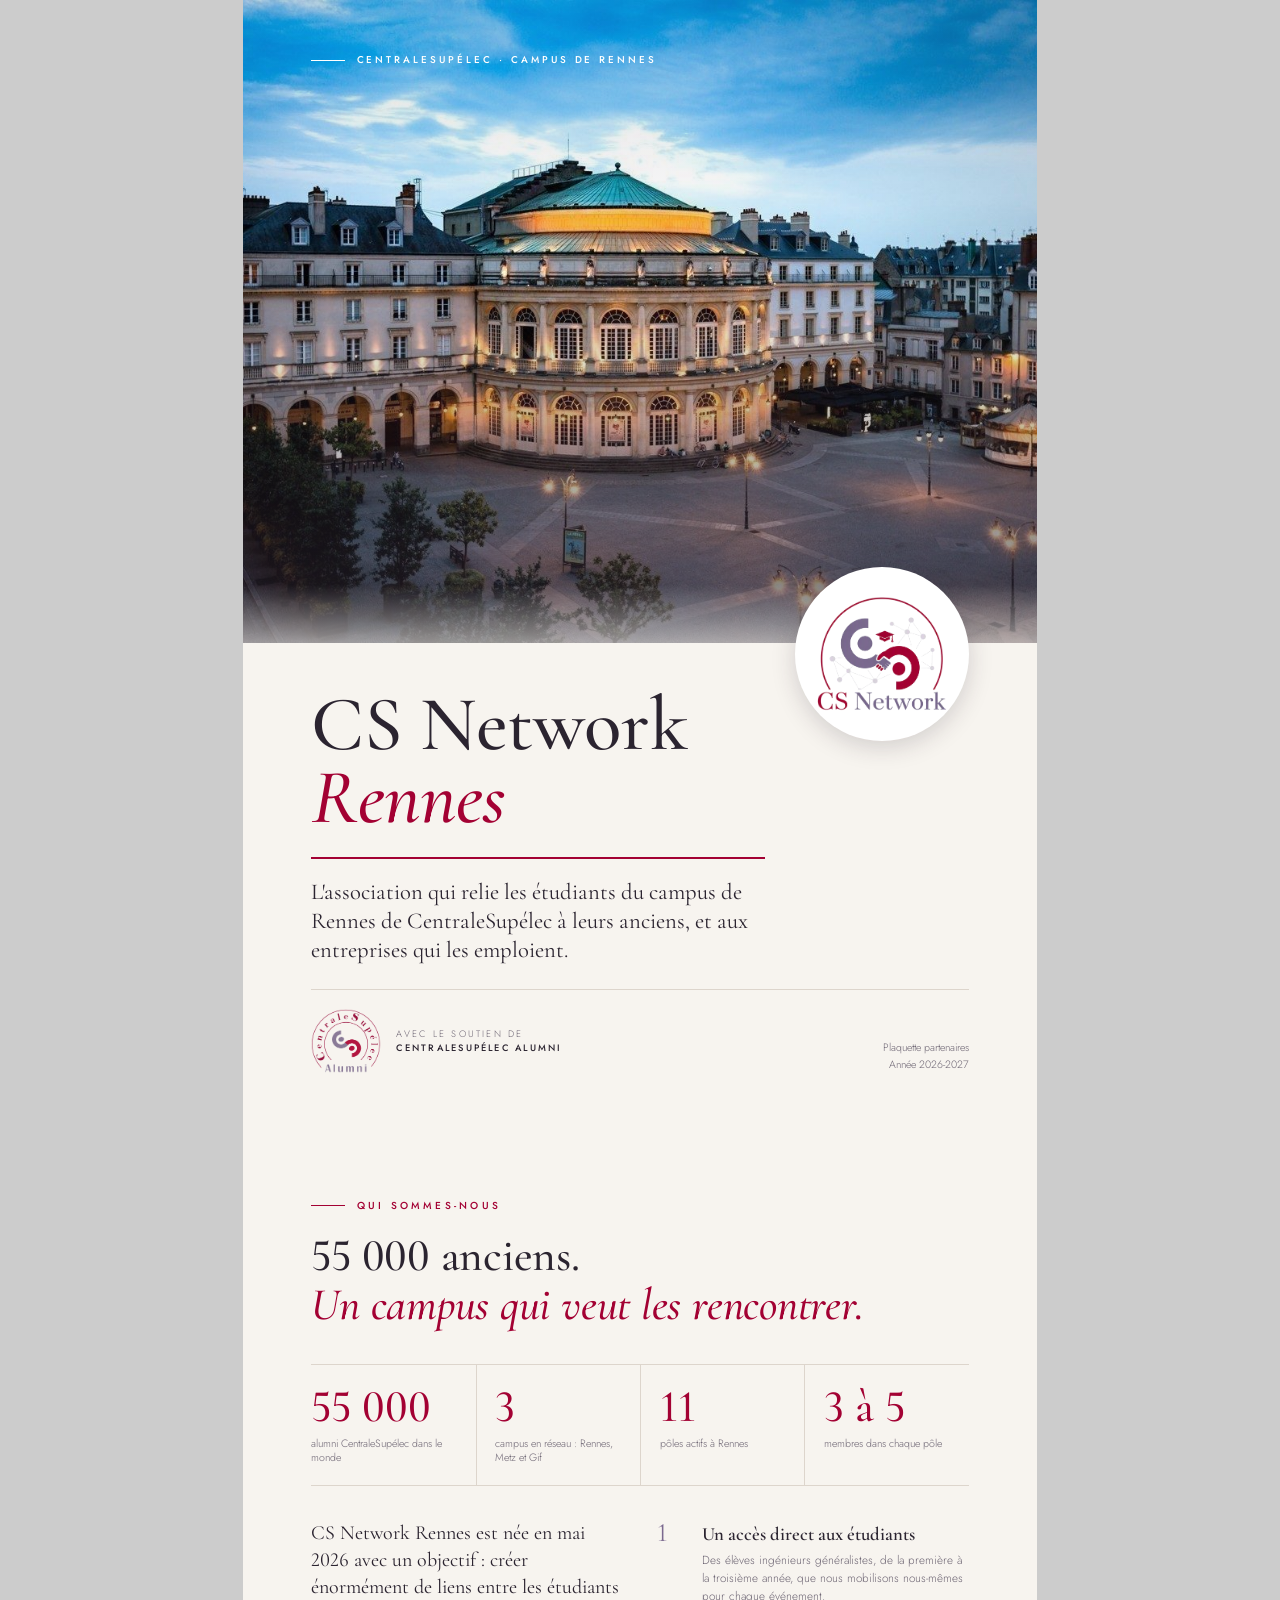
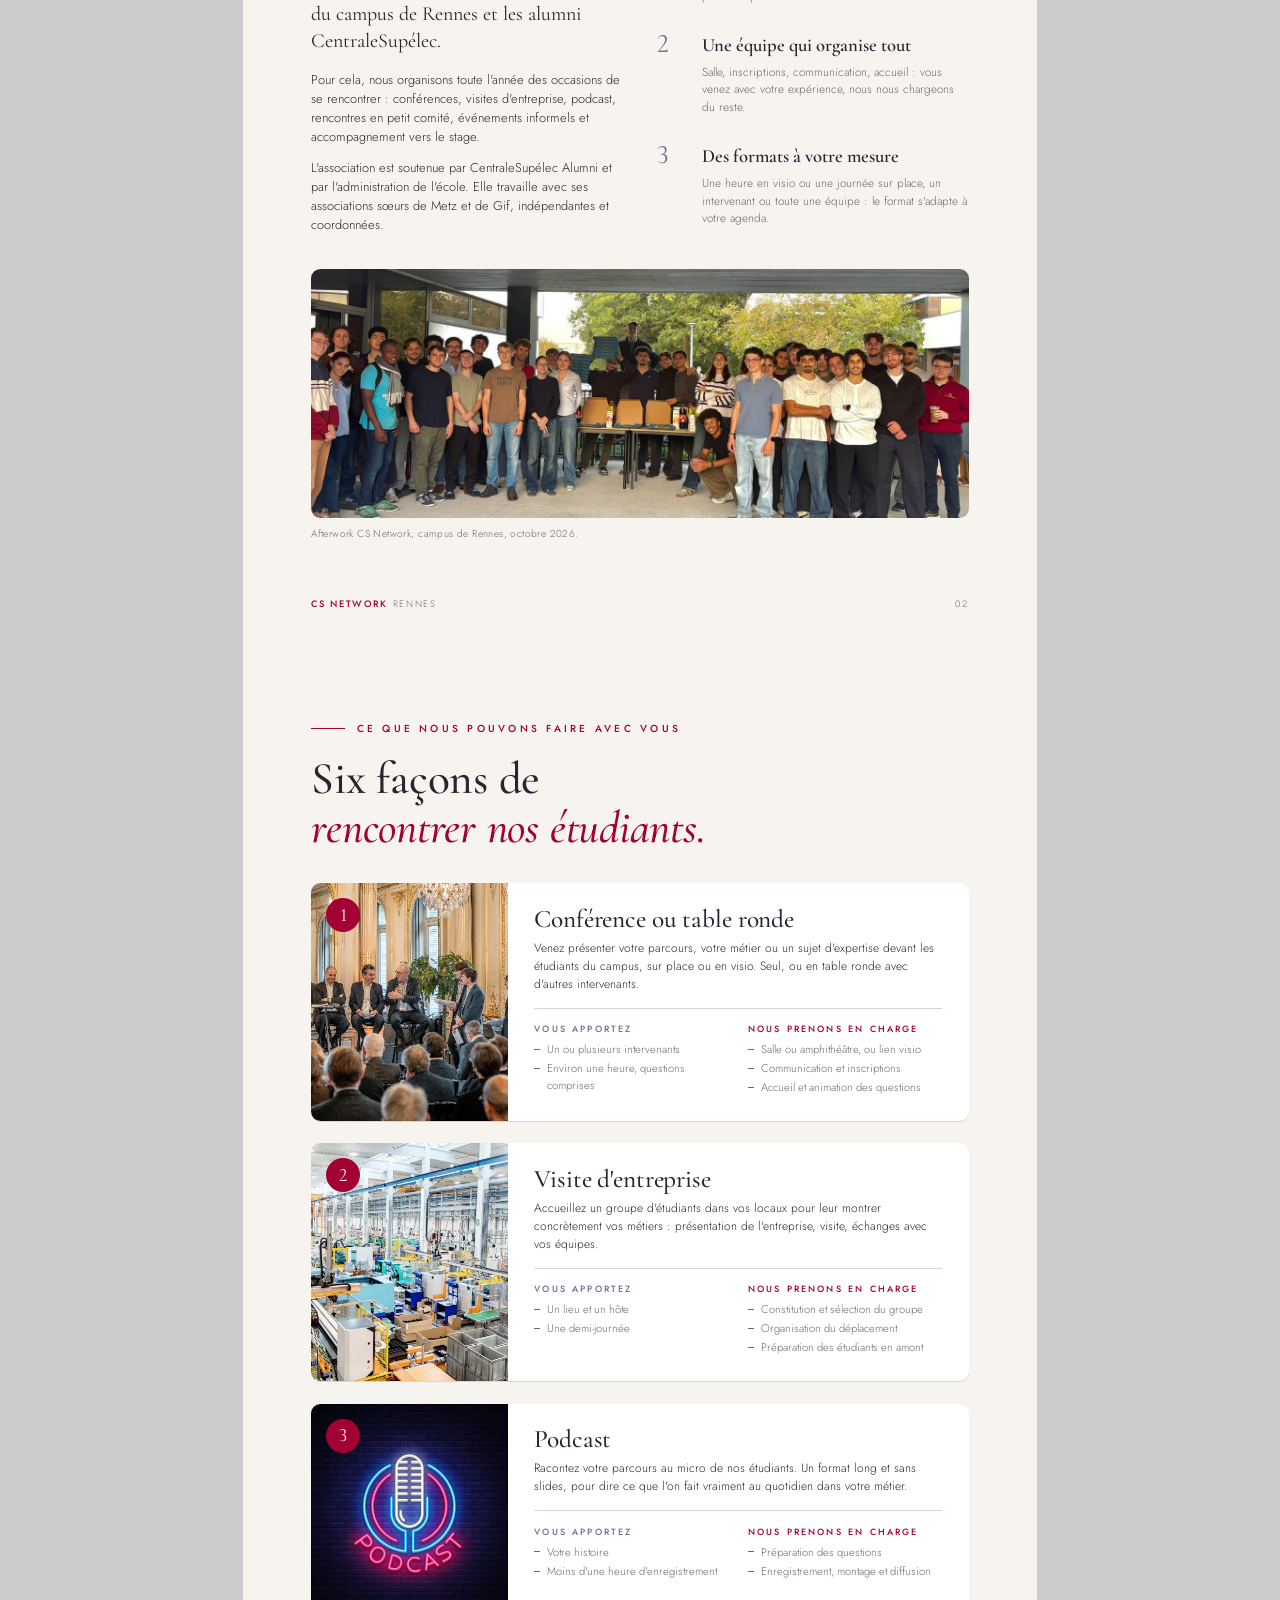
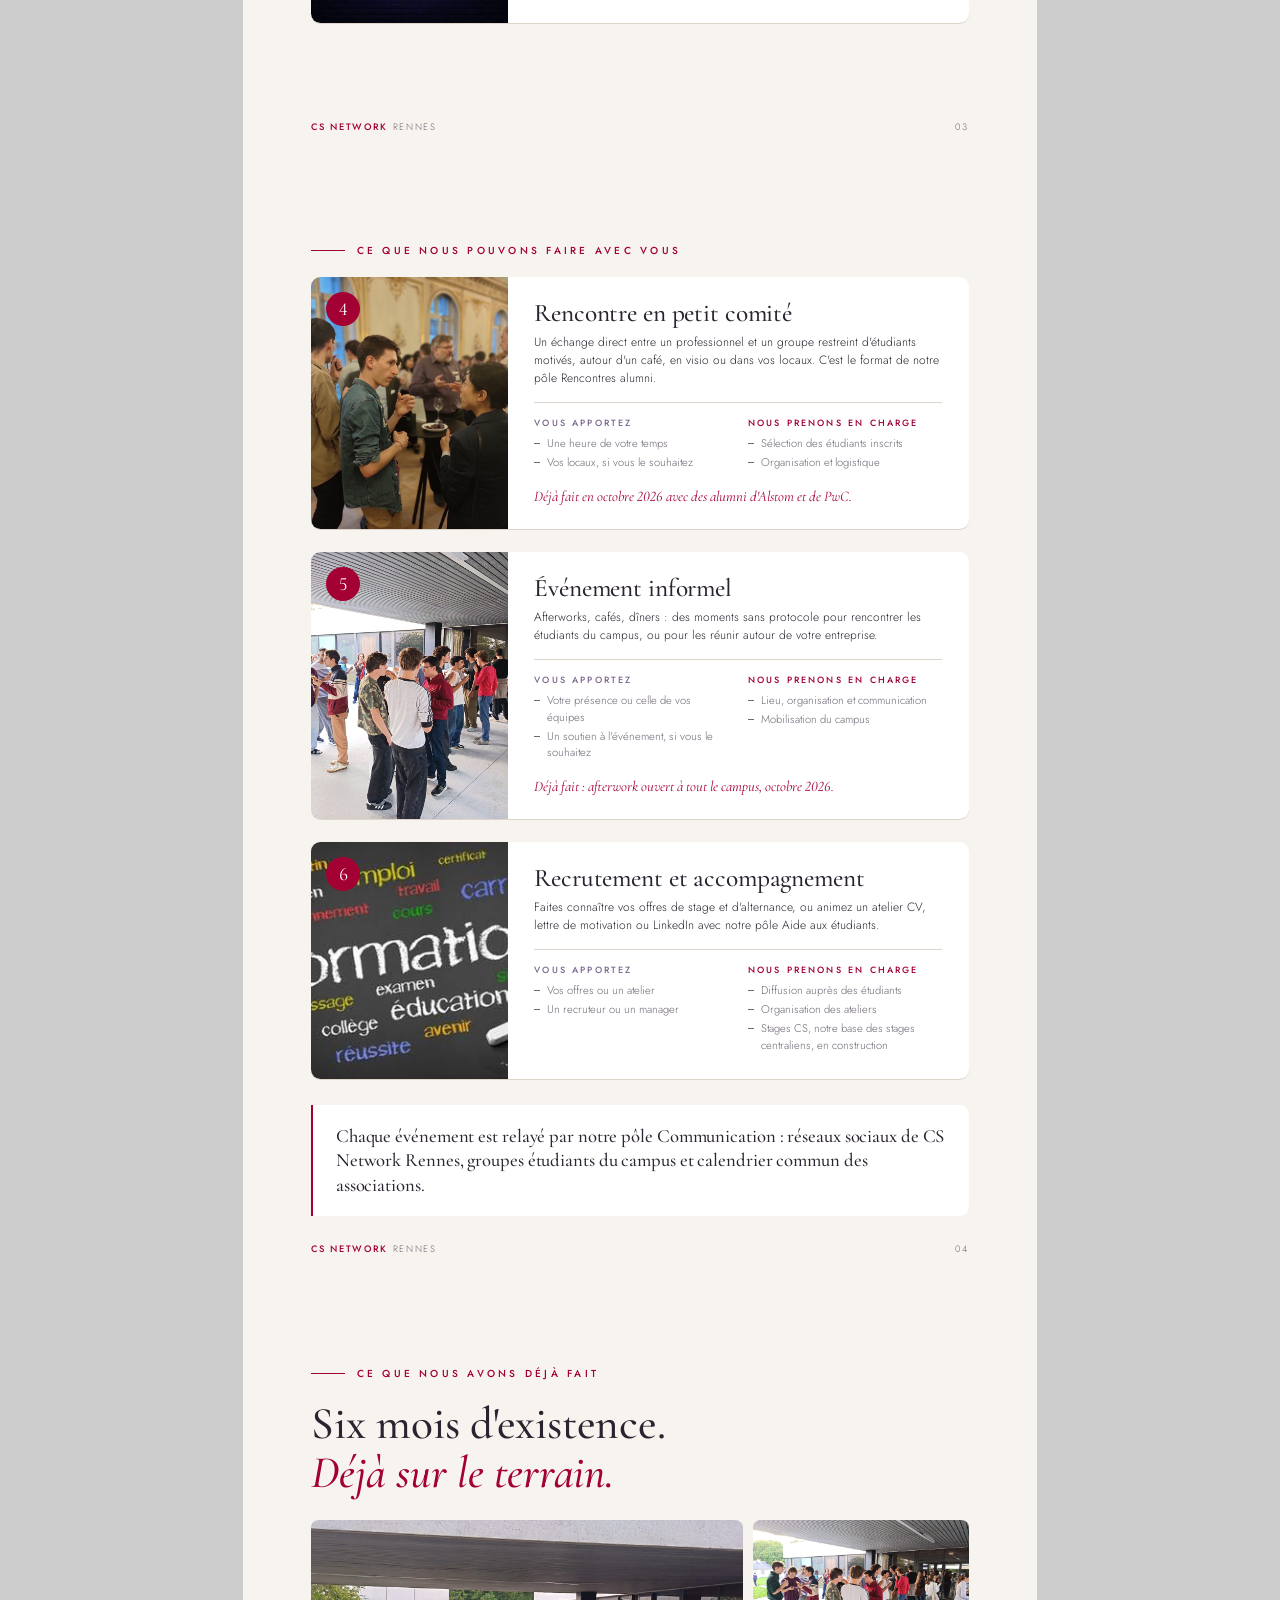
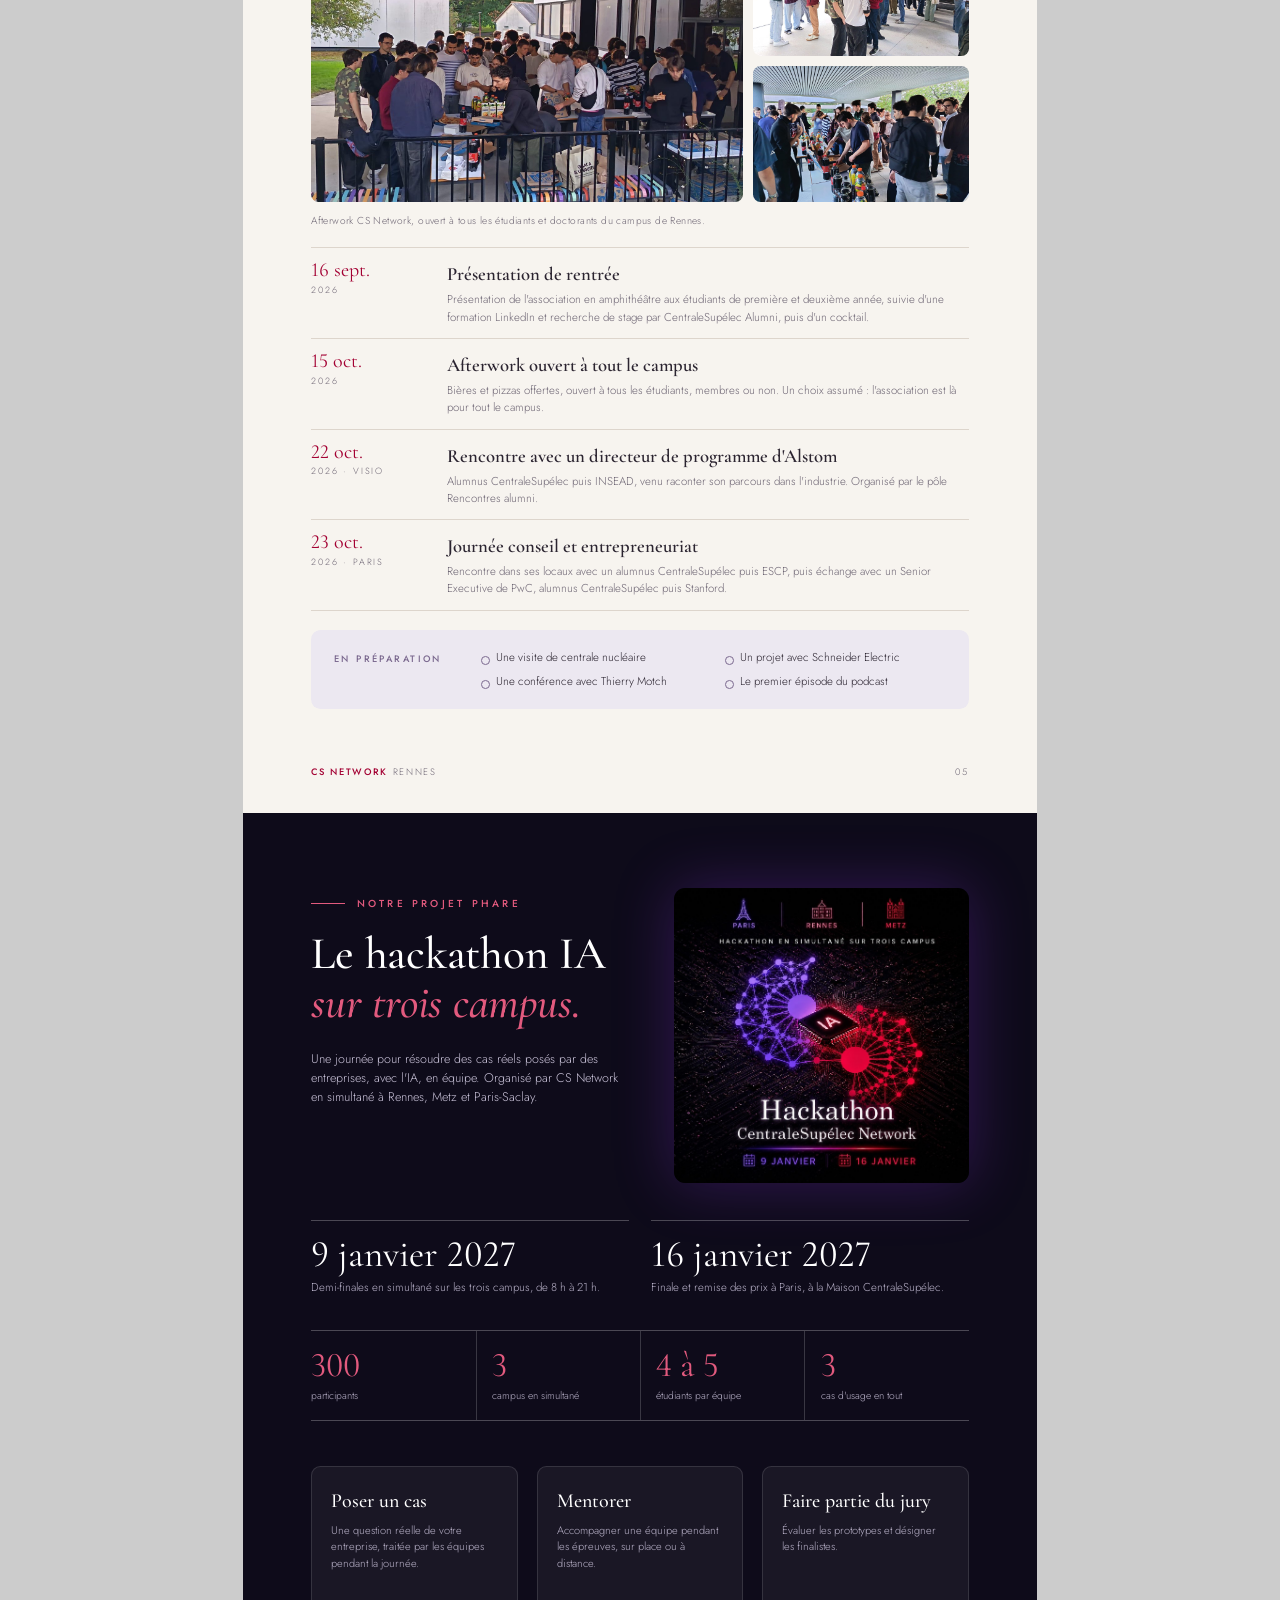
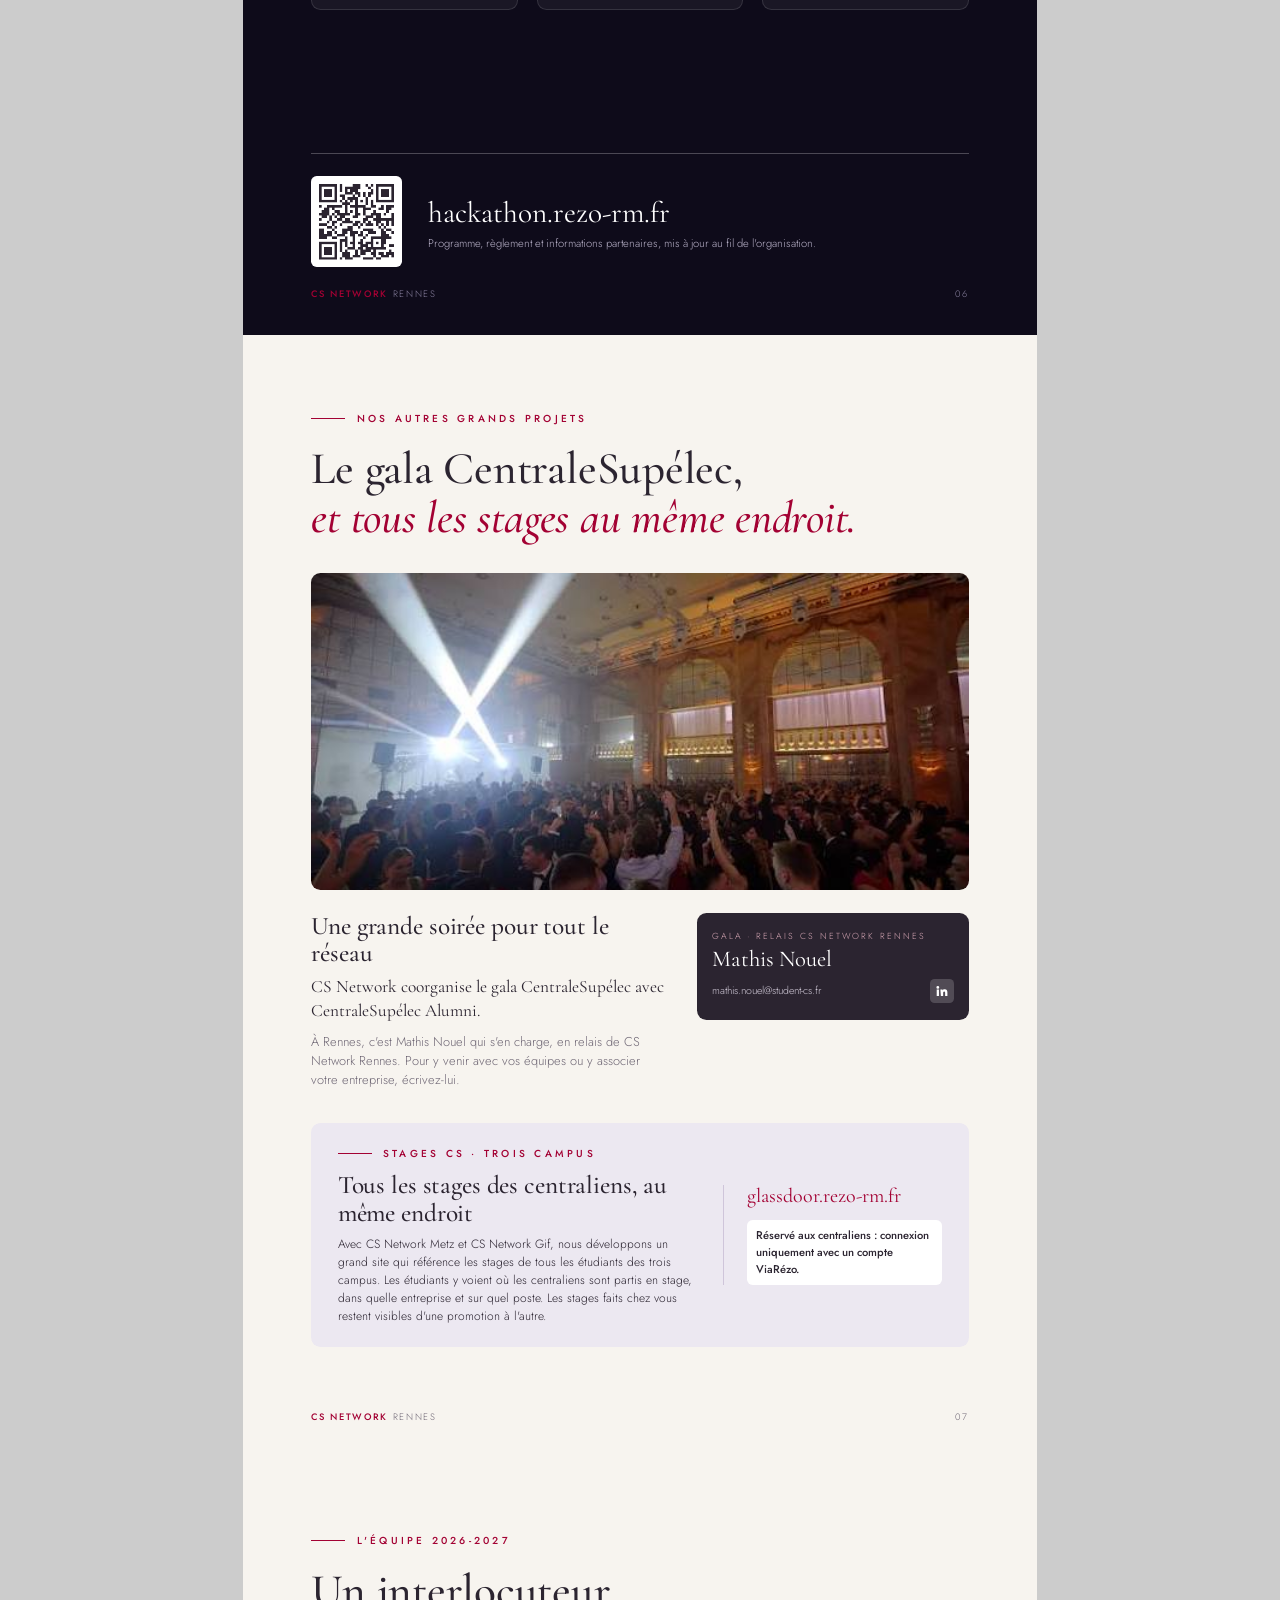
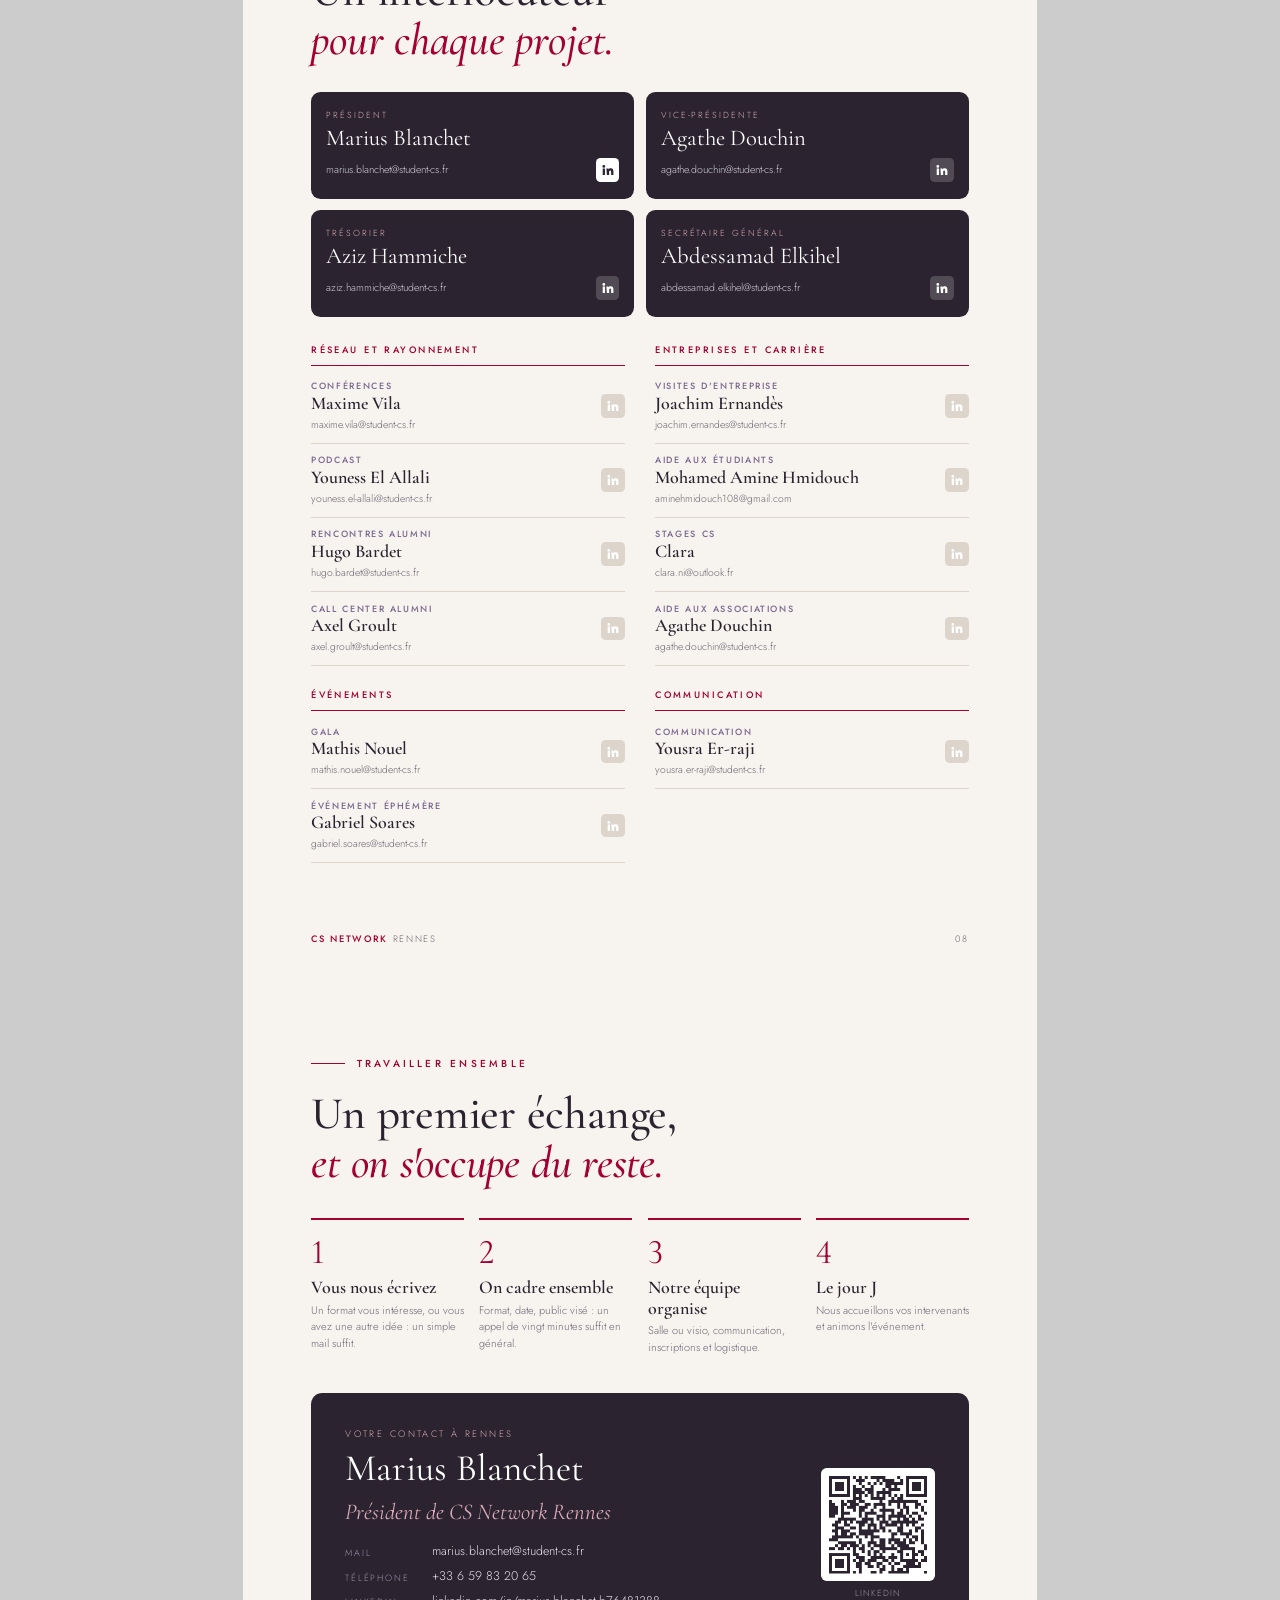
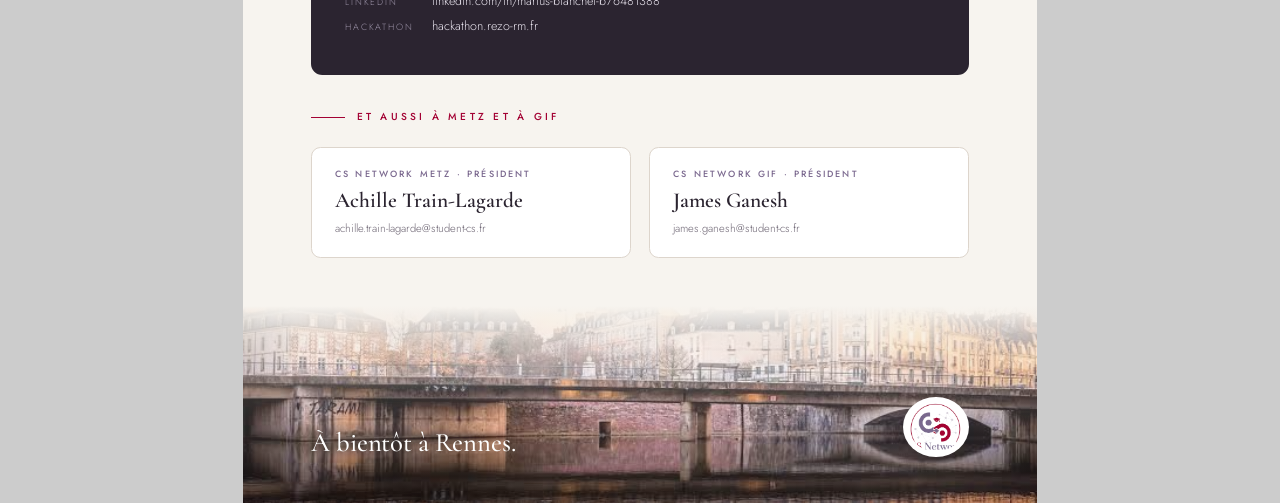
==== commit d07f0734: "Pôle Rencontres alumni, PwC à la place d'Alten. Site hébergé sur la VM Rézo Co-Authored-By: Claude O" ====
--- a/index.html
+++ b/index.html
@@ -290,12 +290,12 @@
       <div class="img"><img class="photo" src="img/cocktail.jpg" alt=""><div class="tagn">4</div></div>
       <div class="body">
         <h3>Rencontre en petit comité</h3>
-        <p class="desc">Un échange direct entre un professionnel et un groupe restreint d'étudiants motivés, en visio ou dans vos locaux. C'est le format de notre pôle Connexion alumni.</p>
+        <p class="desc">Un échange direct entre un professionnel et un groupe restreint d'étudiants motivés, autour d'un café, en visio ou dans vos locaux. C'est le format de notre pôle Rencontres alumni.</p>
         <div class="split">
           <div class="you"><h5>Vous apportez</h5><ul><li>Une heure de votre temps</li><li>Vos locaux, si vous le souhaitez</li></ul></div>
           <div class="us"><h5>Nous prenons en charge</h5><ul><li>Sélection des étudiants inscrits</li><li>Organisation et logistique</li></ul></div>
         </div>
-        <p class="proof">Déjà fait en octobre 2026 avec des alumni d'Alstom et d'Alten.</p>
+        <p class="proof">Déjà fait en octobre 2026 avec des alumni d'Alstom et de PwC.</p>
       </div>
     </div>
     <div class="offer">
@@ -341,8 +341,8 @@
   <div class="timeline">
     <div class="ev"><div class="d">16 sept.<small>2026</small></div><div><h4>Présentation de rentrée</h4><p>Présentation de l'association en amphithéâtre aux étudiants de première et deuxième année, suivie d'une formation LinkedIn et recherche de stage par CentraleSupélec Alumni, puis d'un cocktail.</p></div></div>
     <div class="ev"><div class="d">15 oct.<small>2026</small></div><div><h4>Afterwork ouvert à tout le campus</h4><p>Bières et pizzas offertes, ouvert à tous les étudiants, membres ou non. Un choix assumé&nbsp;: l'association est là pour tout le campus.</p></div></div>
-    <div class="ev"><div class="d">22 oct.<small>2026 · visio</small></div><div><h4>Rencontre avec un directeur de programme d'Alstom</h4><p>Alumnus CentraleSupélec puis INSEAD, venu raconter son parcours dans l'industrie. Organisé par le pôle Connexion alumni.</p></div></div>
-    <div class="ev"><div class="d">23 oct.<small>2026 · Paris</small></div><div><h4>Journée conseil et entrepreneuriat</h4><p>Rencontre dans ses locaux avec un alumnus CentraleSupélec puis ESCP, puis échange avec un Senior Executive d'Alten, alumnus CentraleSupélec puis Stanford.</p></div></div>
+    <div class="ev"><div class="d">22 oct.<small>2026 · visio</small></div><div><h4>Rencontre avec un directeur de programme d'Alstom</h4><p>Alumnus CentraleSupélec puis INSEAD, venu raconter son parcours dans l'industrie. Organisé par le pôle Rencontres alumni.</p></div></div>
+    <div class="ev"><div class="d">23 oct.<small>2026 · Paris</small></div><div><h4>Journée conseil et entrepreneuriat</h4><p>Rencontre dans ses locaux avec un alumnus CentraleSupélec puis ESCP, puis échange avec un Senior Executive de PwC, alumnus CentraleSupélec puis Stanford.</p></div></div>
   </div>
   <div class="prep">
     <h5>En préparation</h5>
@@ -424,7 +424,7 @@
     <div class="group"><h5>Réseau et rayonnement</h5>
       <div class="p"><div><div class="pole">Conférences</div><div class="nm">Maxime Vila</div><a class="mail" href="mailto:maxime.vila@student-cs.fr">maxime.vila@student-cs.fr</a></div><span class="li off" data-li="maxime">LI</span></div>
       <div class="p"><div><div class="pole">Podcast</div><div class="nm">Youness El Allali</div><a class="mail" href="mailto:youness.el-allali@student-cs.fr">youness.el-allali@student-cs.fr</a></div><span class="li off" data-li="youness">LI</span></div>
-      <div class="p"><div><div class="pole">Connexion alumni</div><div class="nm">Hugo Bardet</div><a class="mail" href="mailto:hugo.bardet@student-cs.fr">hugo.bardet@student-cs.fr</a></div><span class="li off" data-li="hugo">LI</span></div>
+      <div class="p"><div><div class="pole">Rencontres alumni</div><div class="nm">Hugo Bardet</div><a class="mail" href="mailto:hugo.bardet@student-cs.fr">hugo.bardet@student-cs.fr</a></div><span class="li off" data-li="hugo">LI</span></div>
       <div class="p"><div><div class="pole">Call center alumni</div><div class="nm">Axel Groult</div><a class="mail" href="mailto:axel.groult@student-cs.fr">axel.groult@student-cs.fr</a></div><span class="li off" data-li="axel">LI</span></div>
     </div>
     <div class="group"><h5>Entreprises et carrière</h5>
